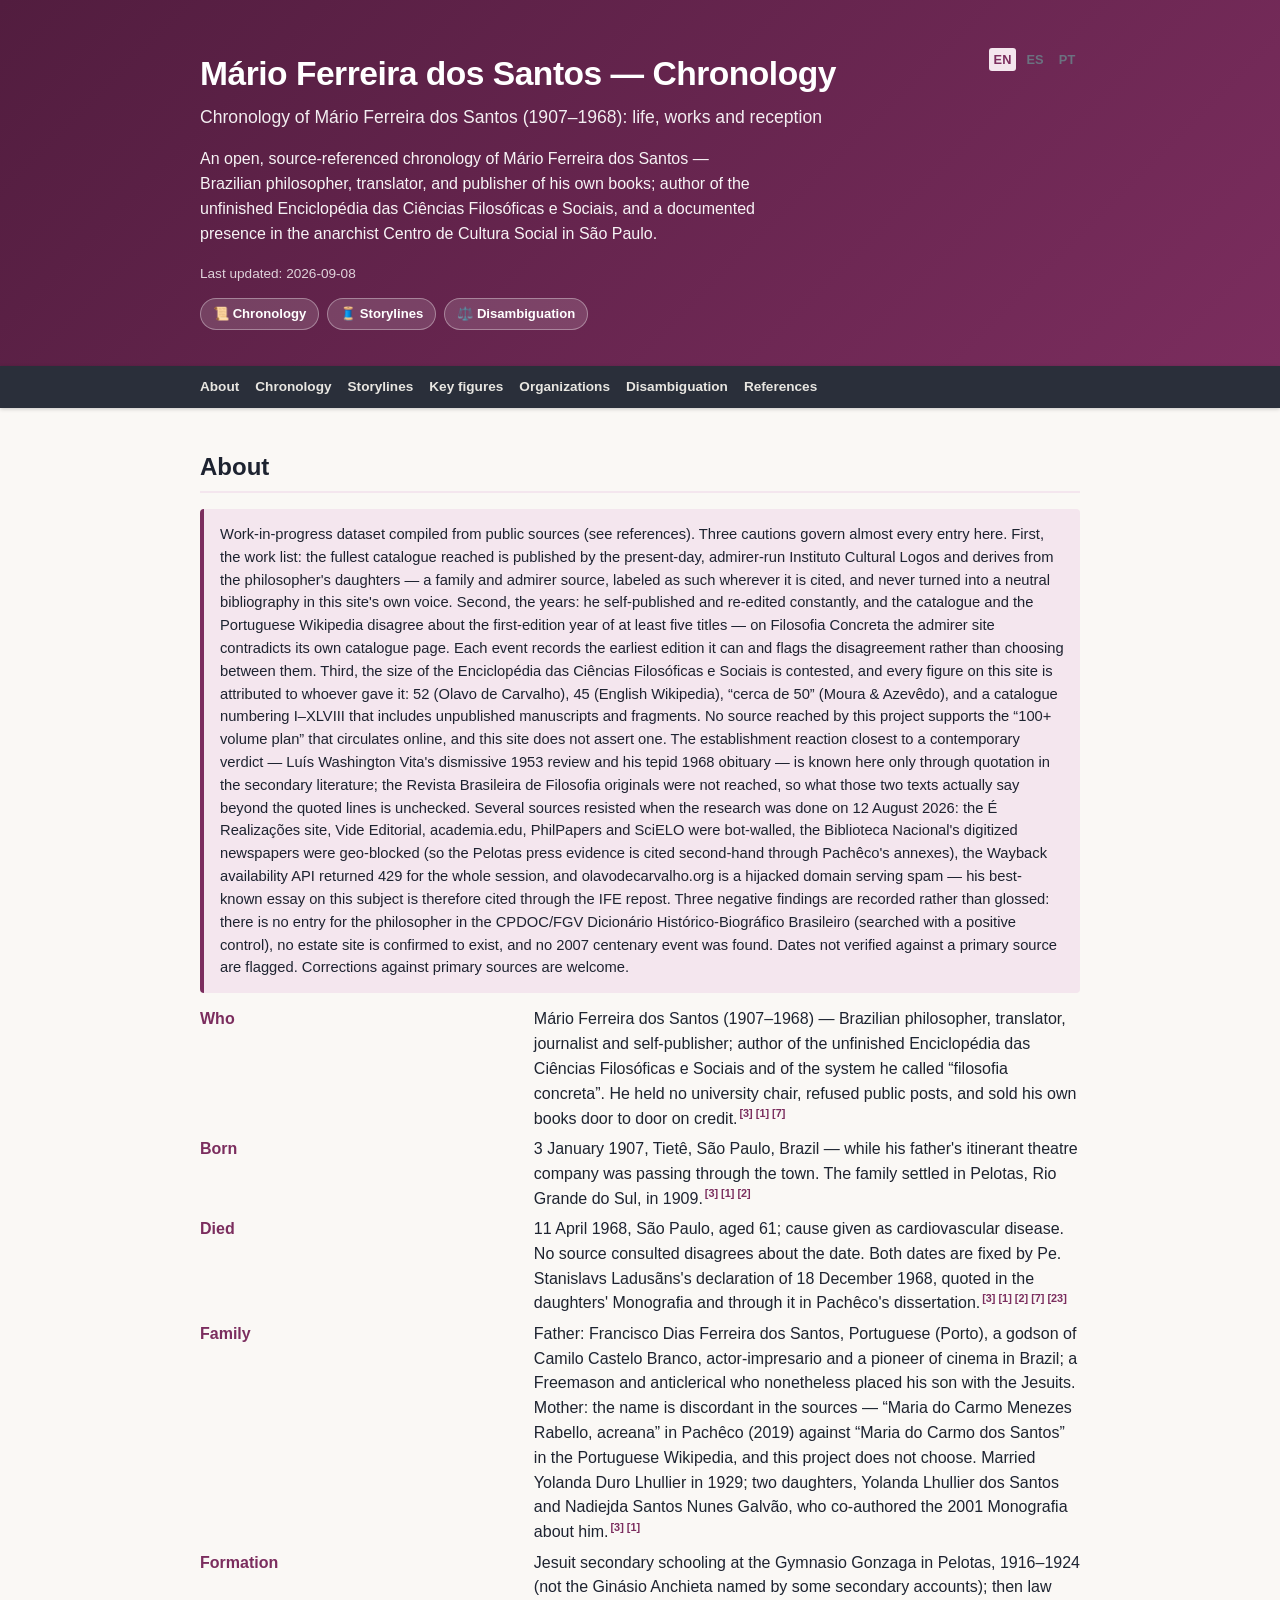
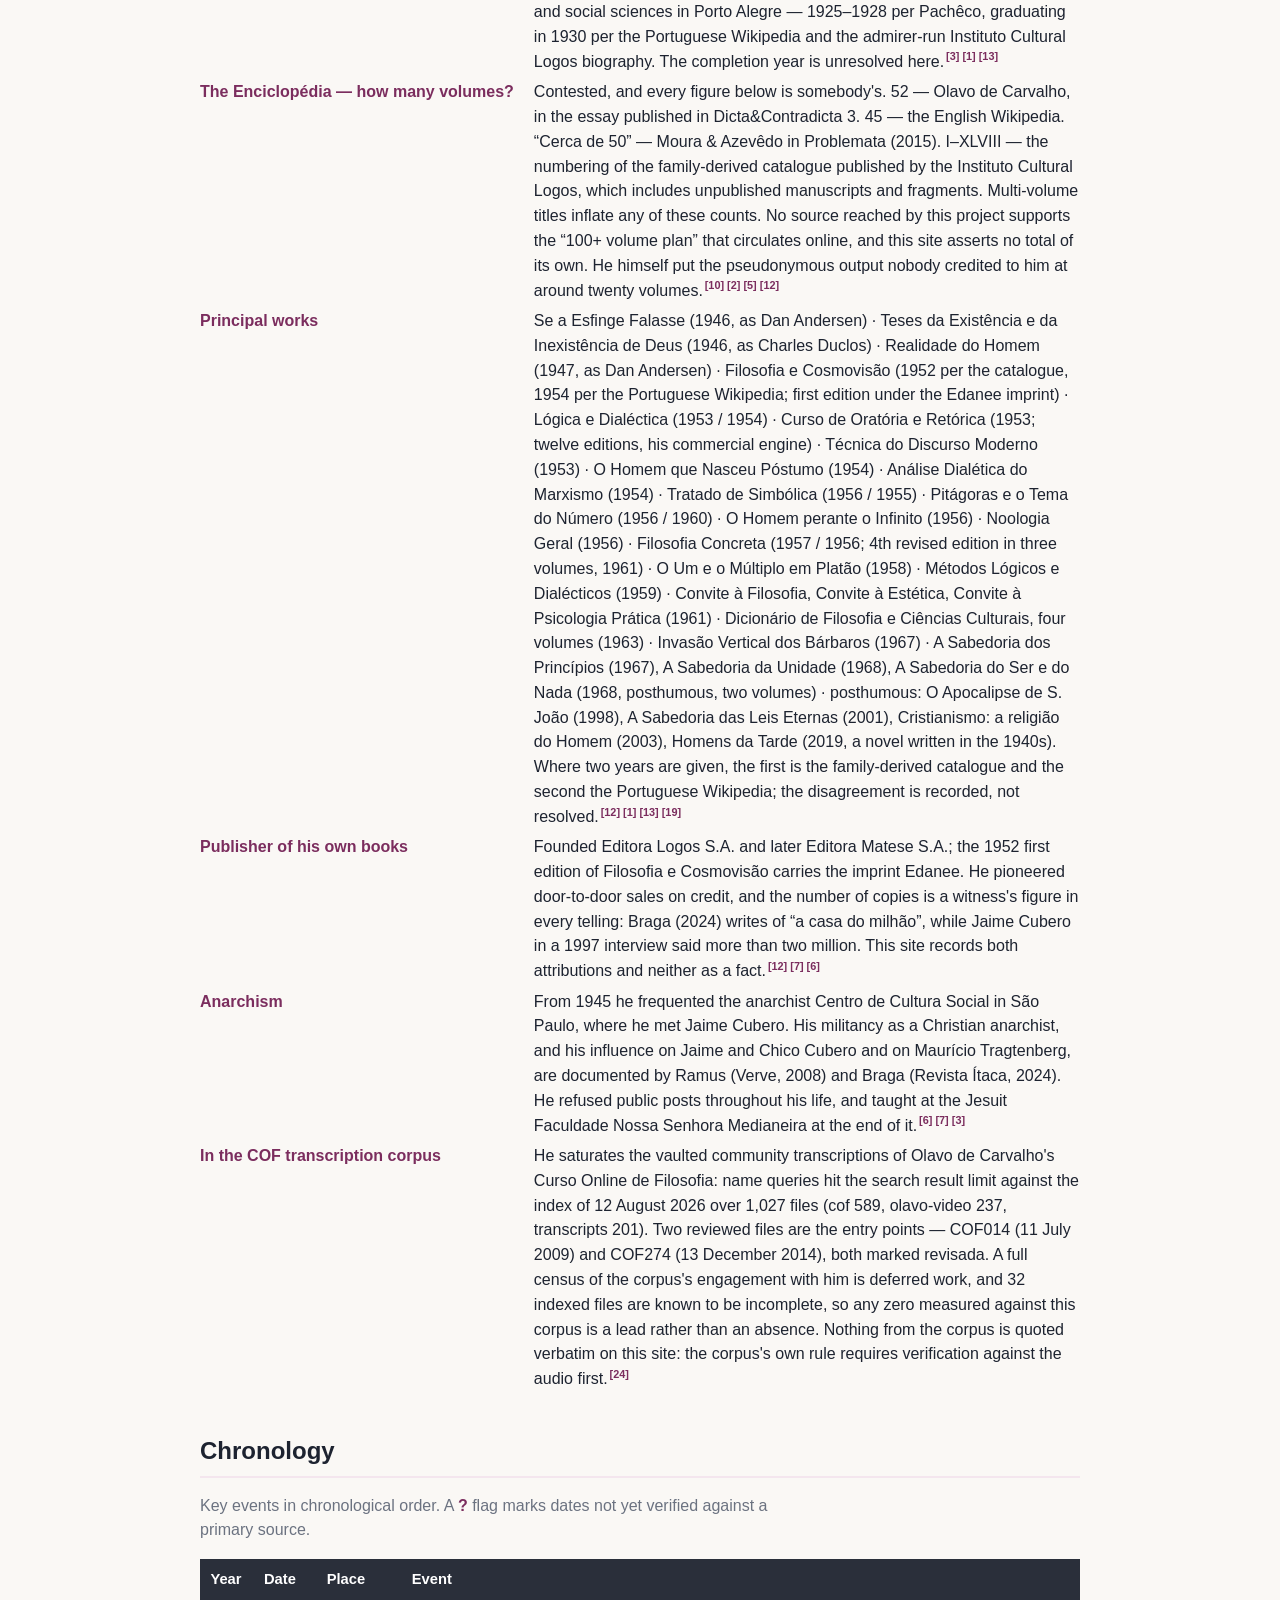
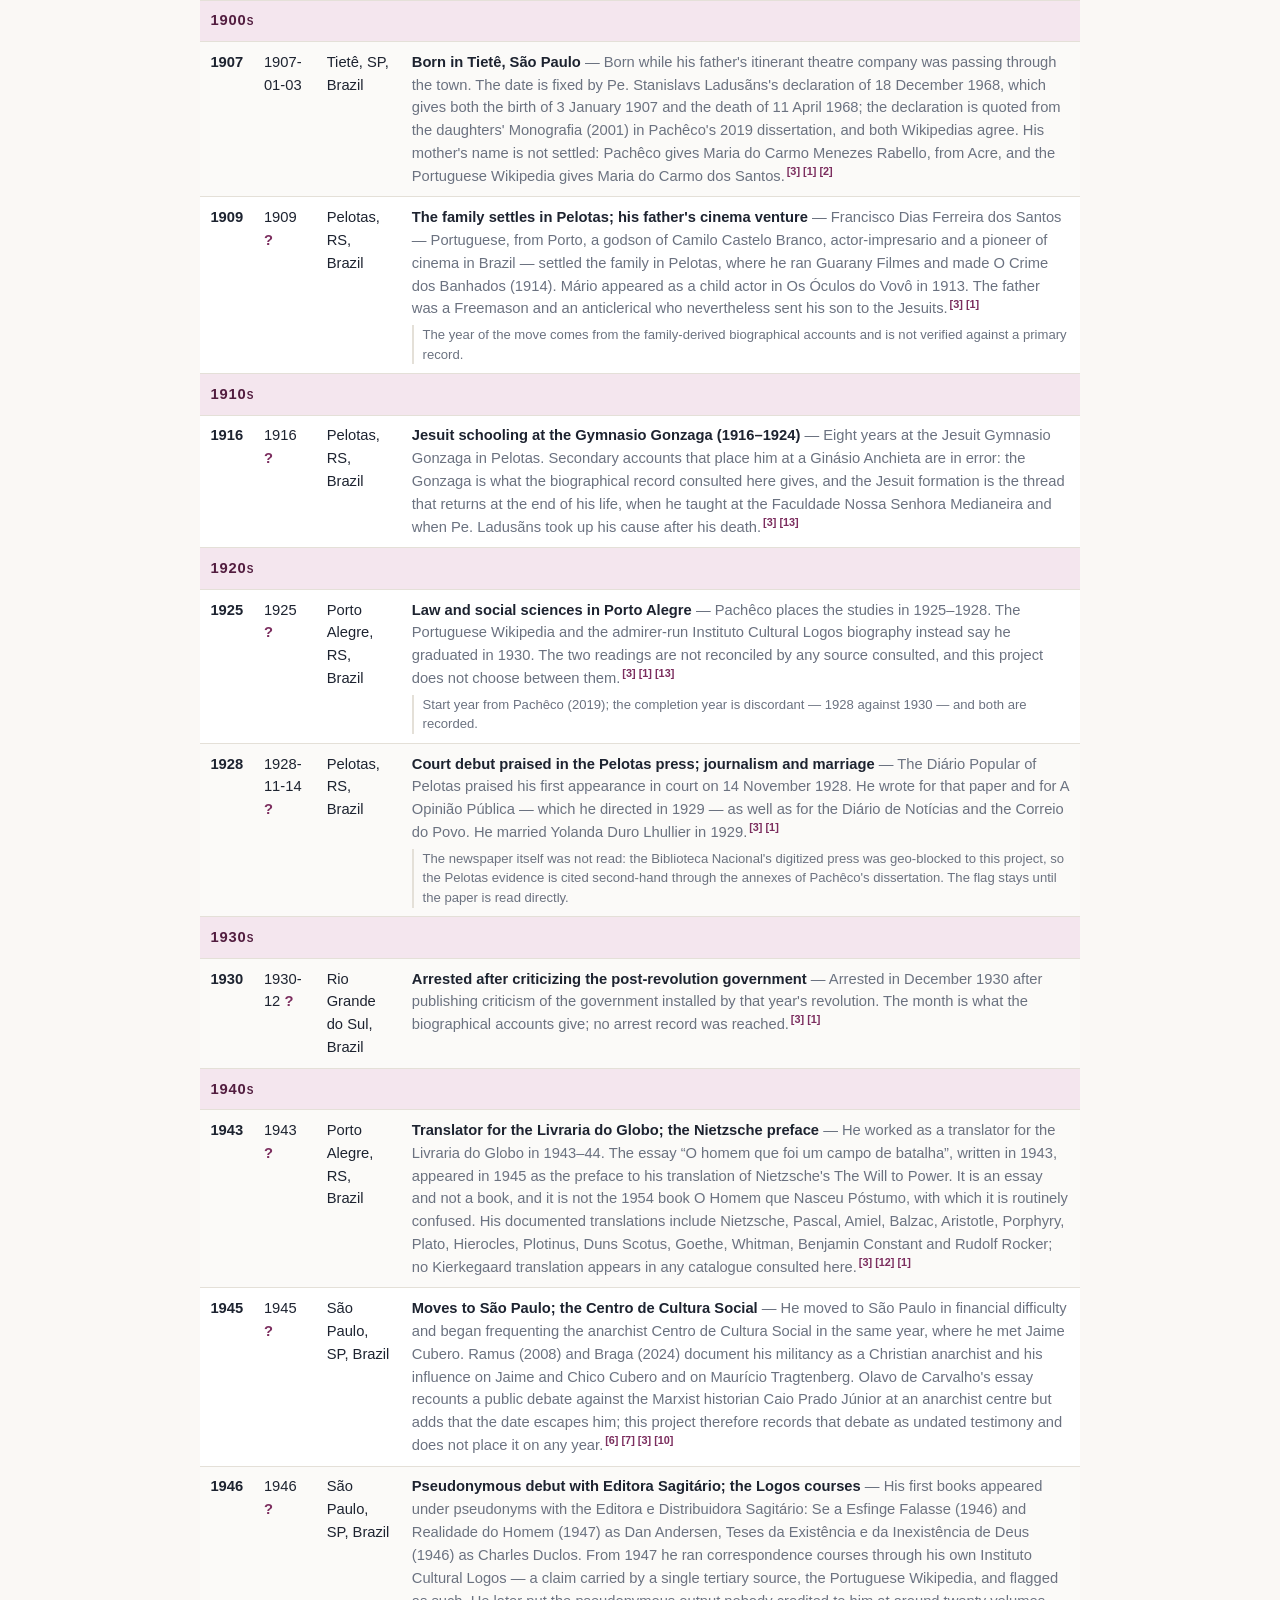
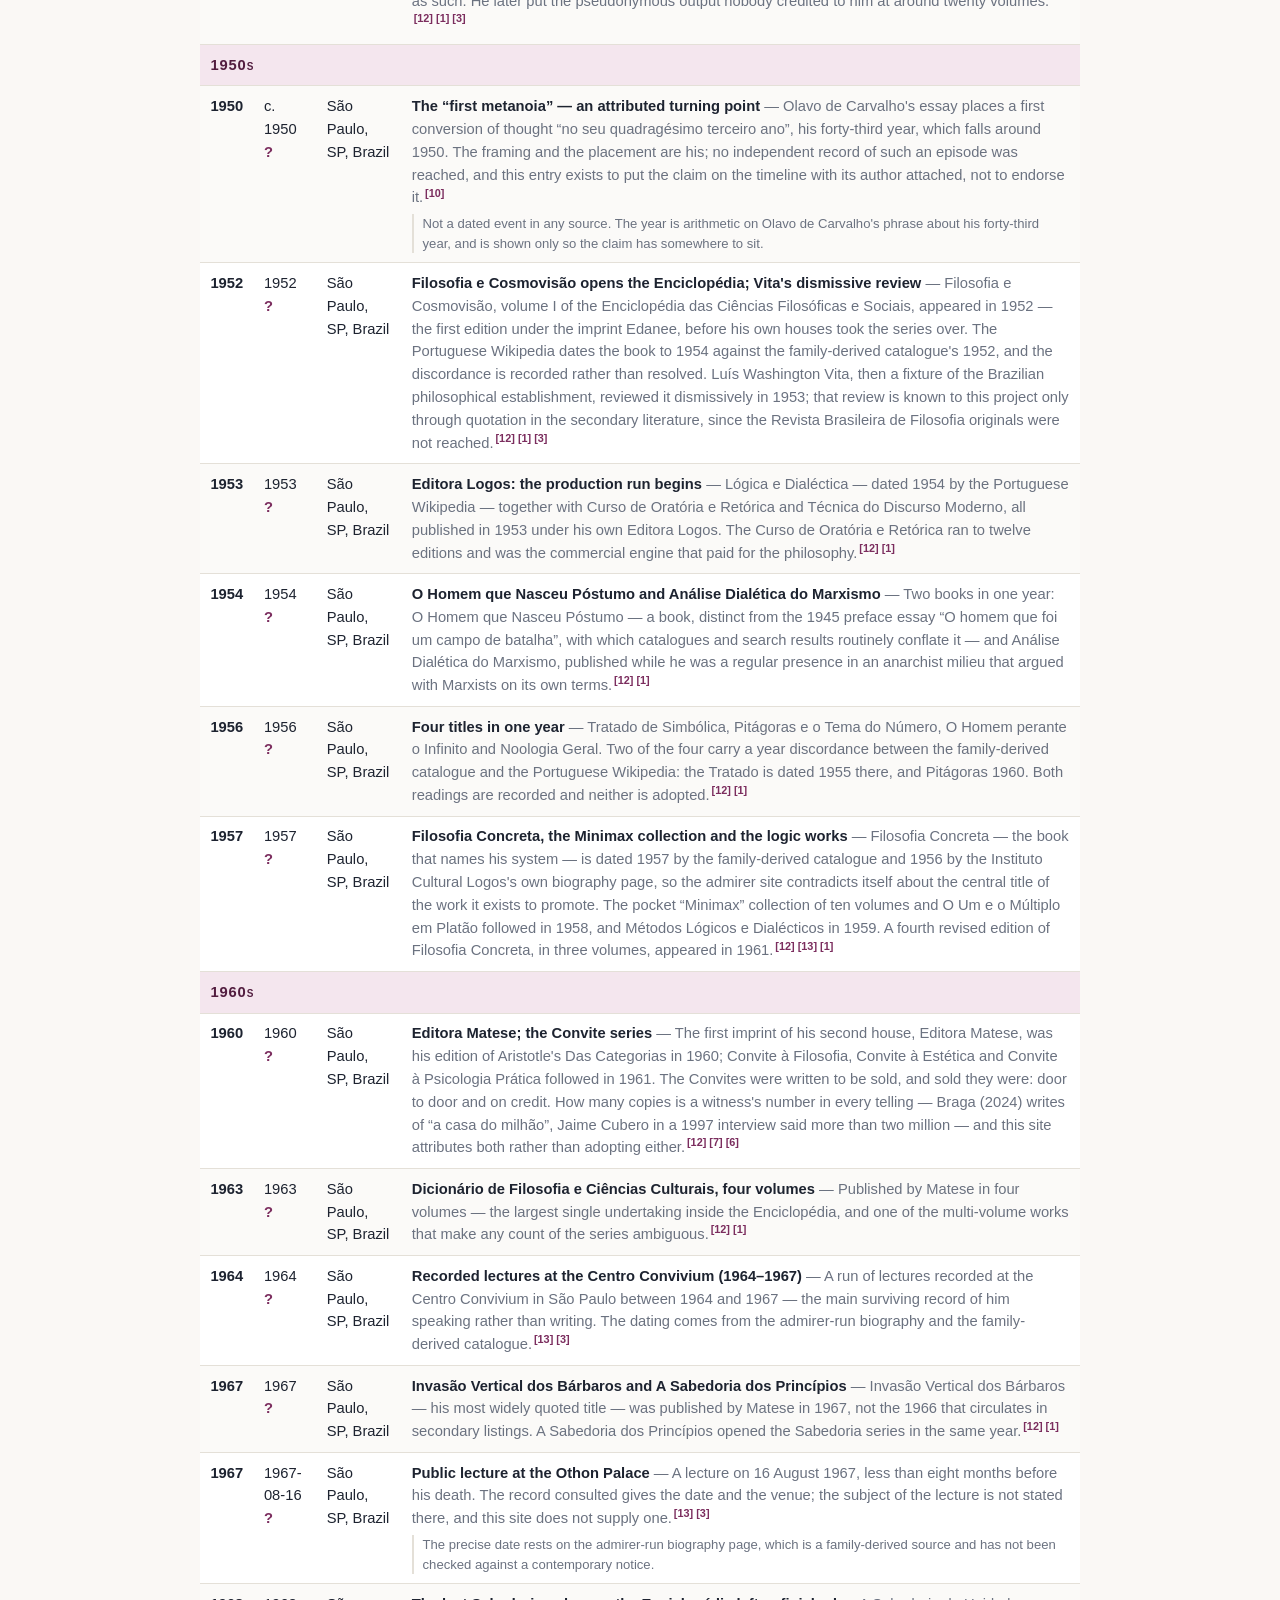
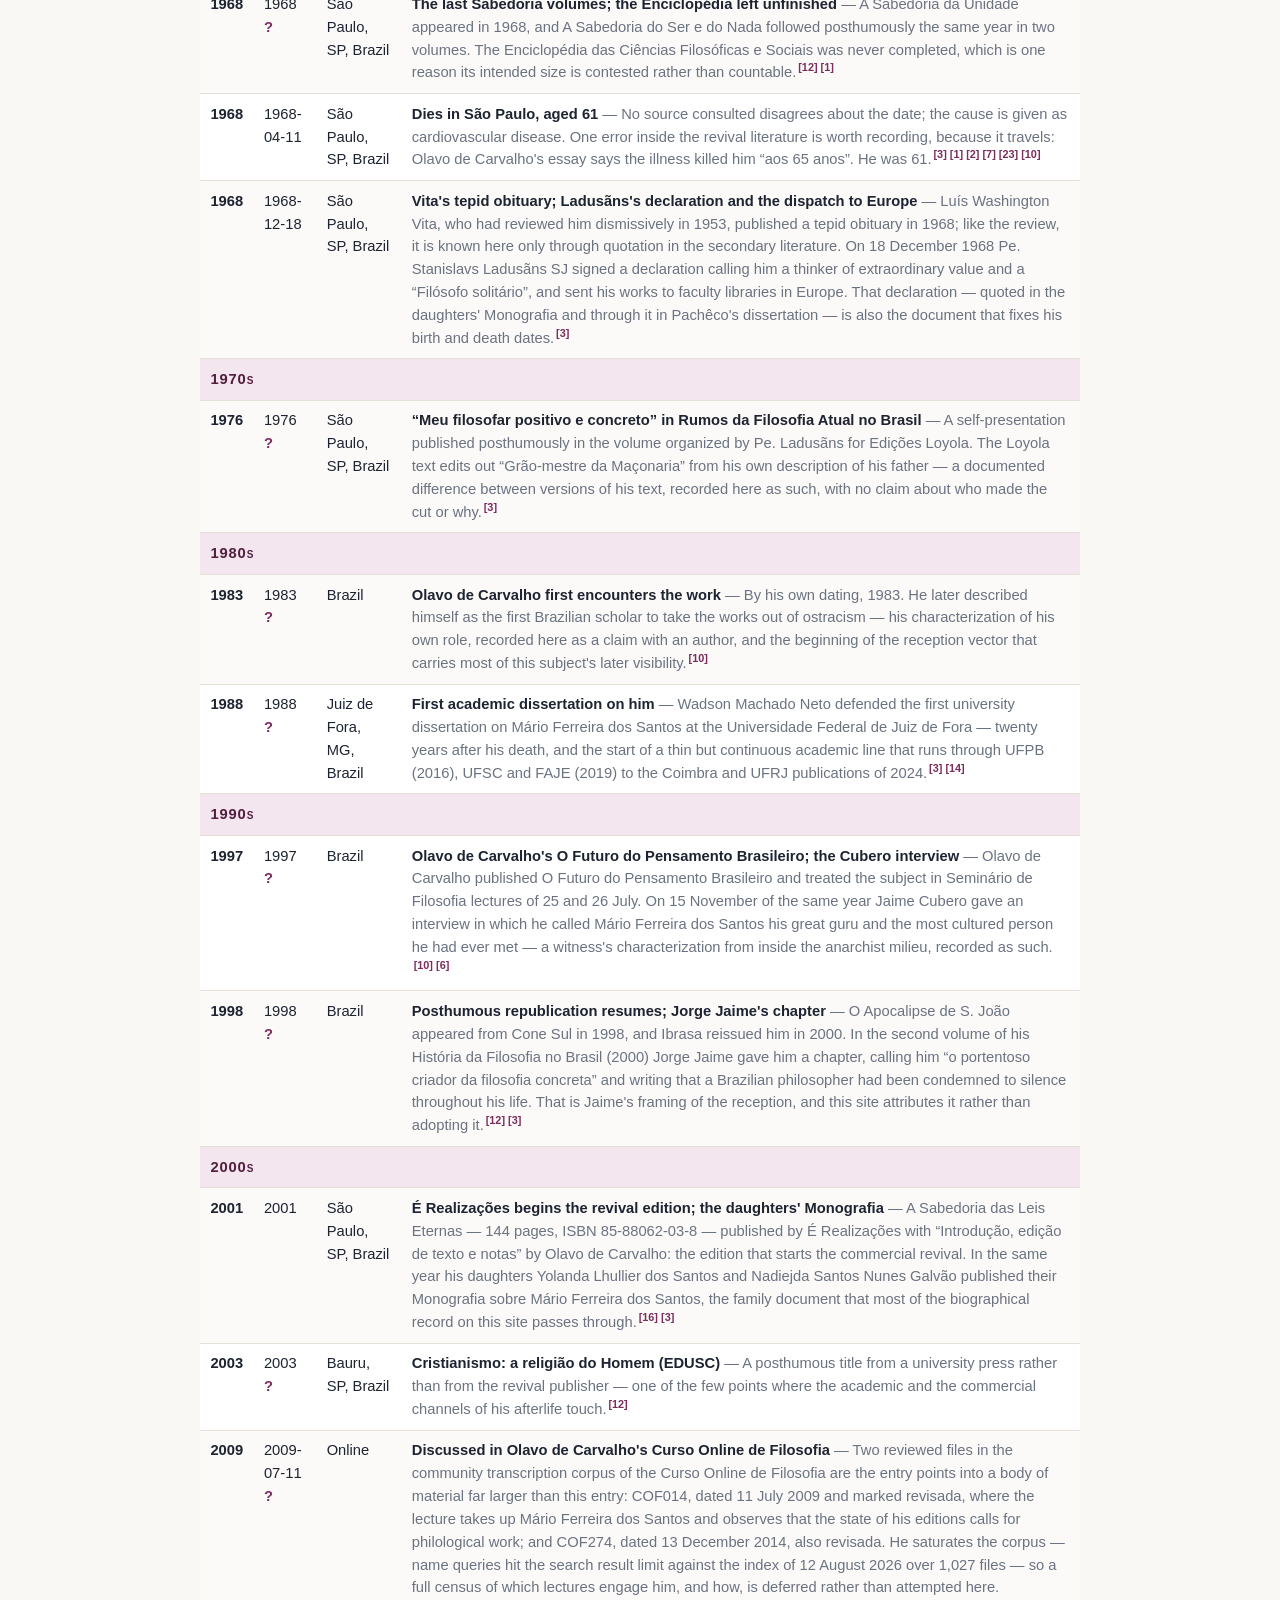
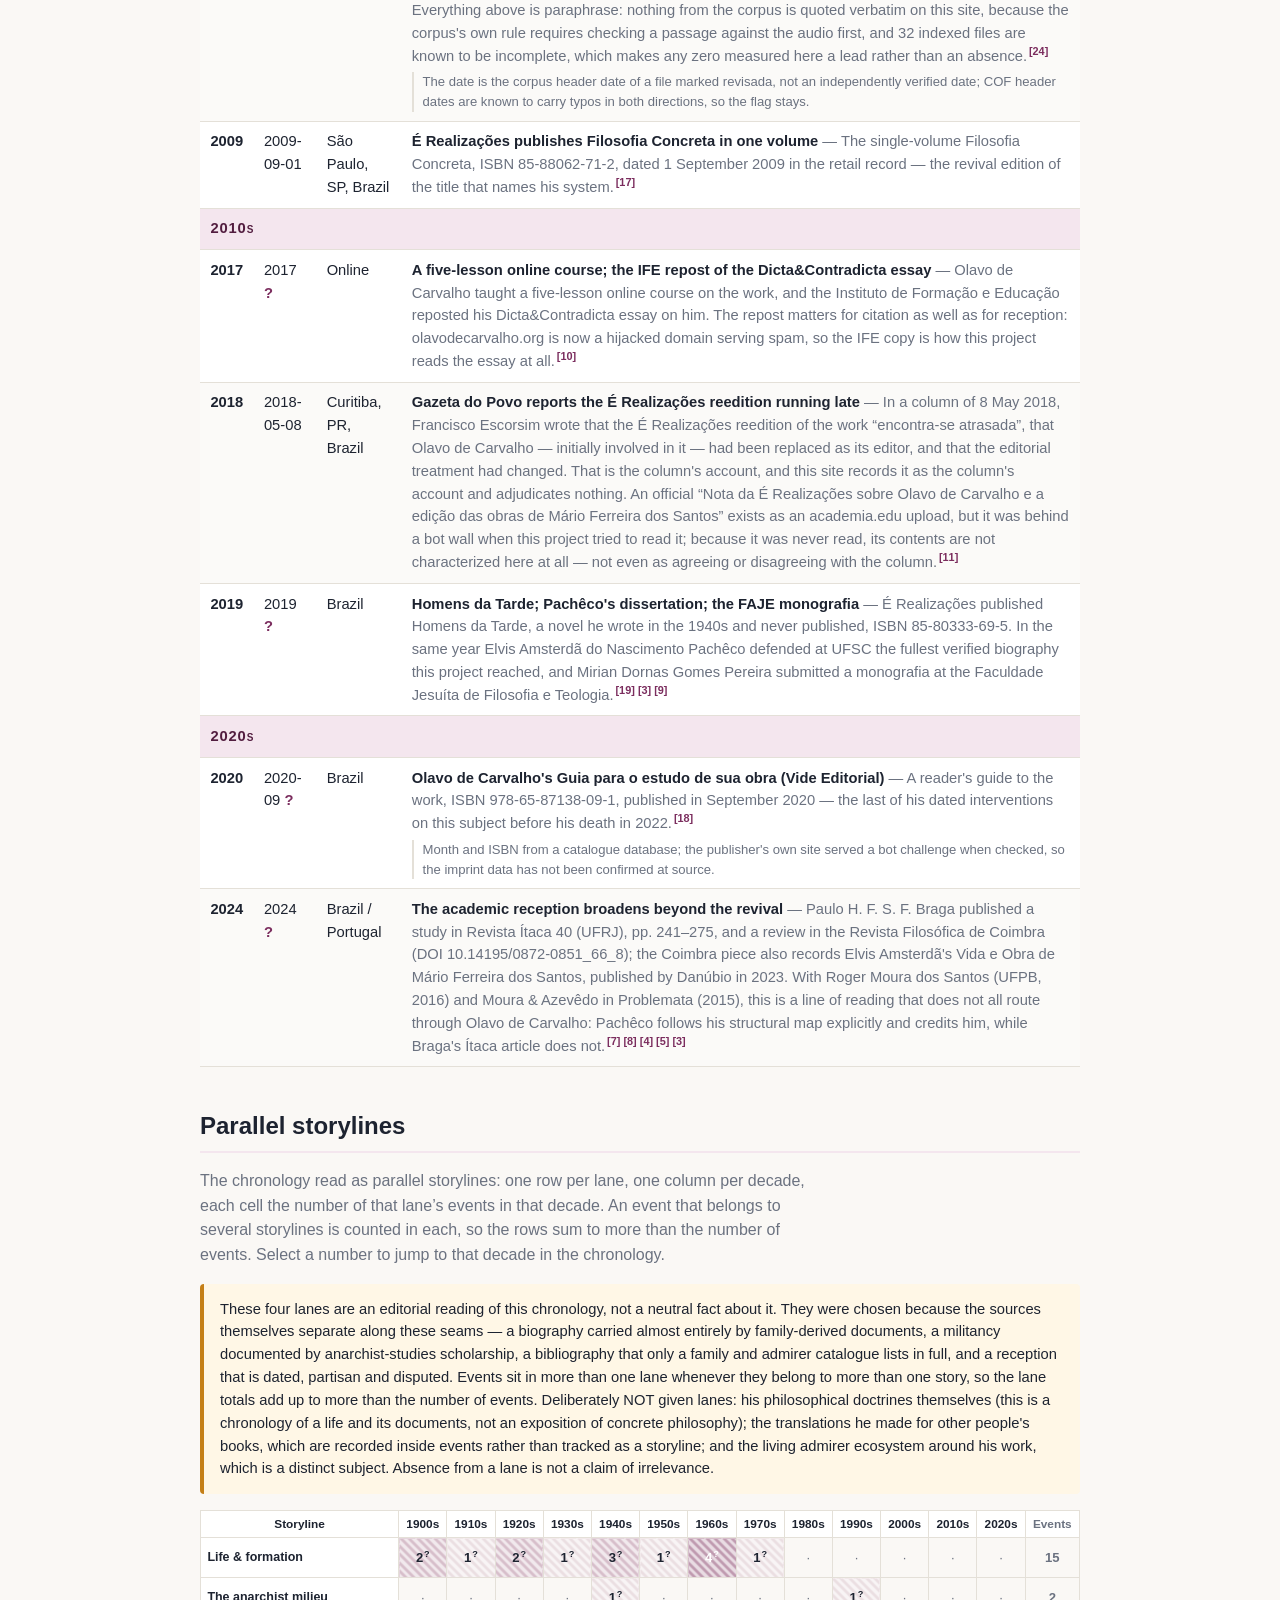
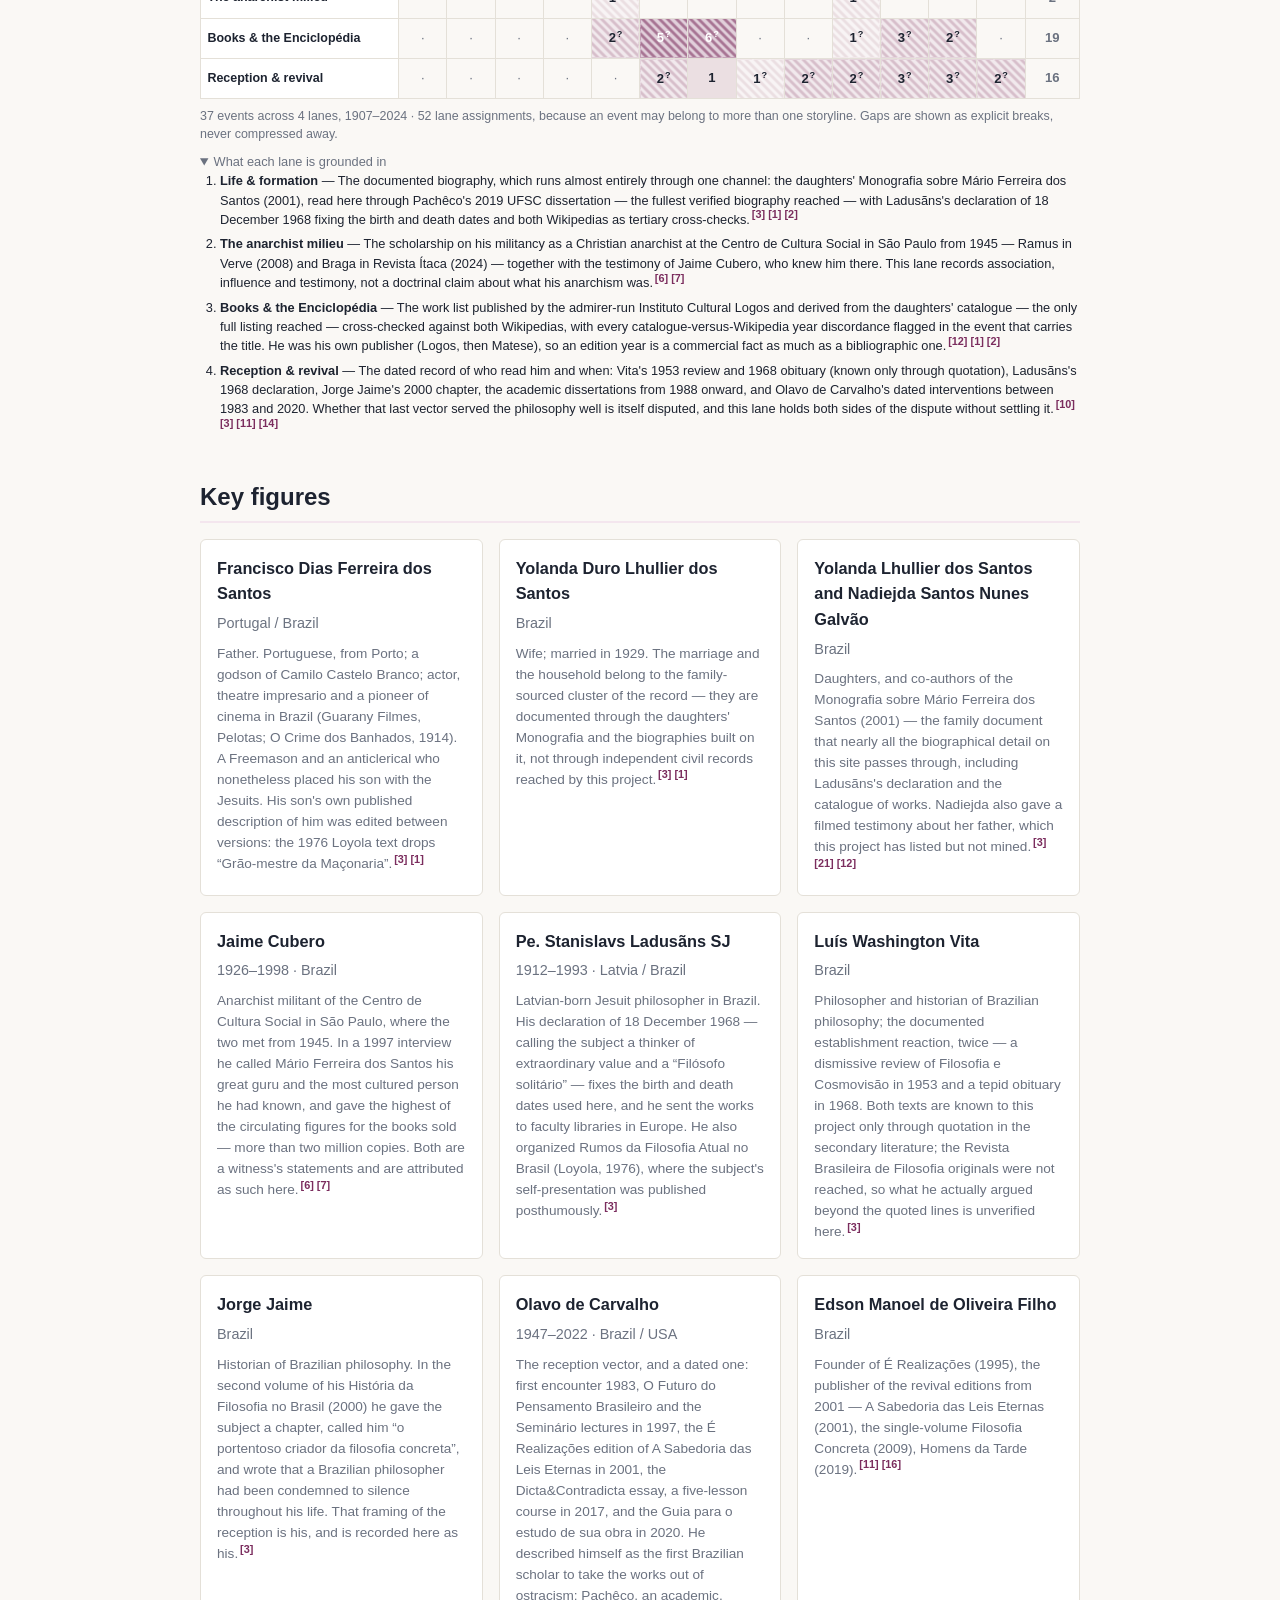
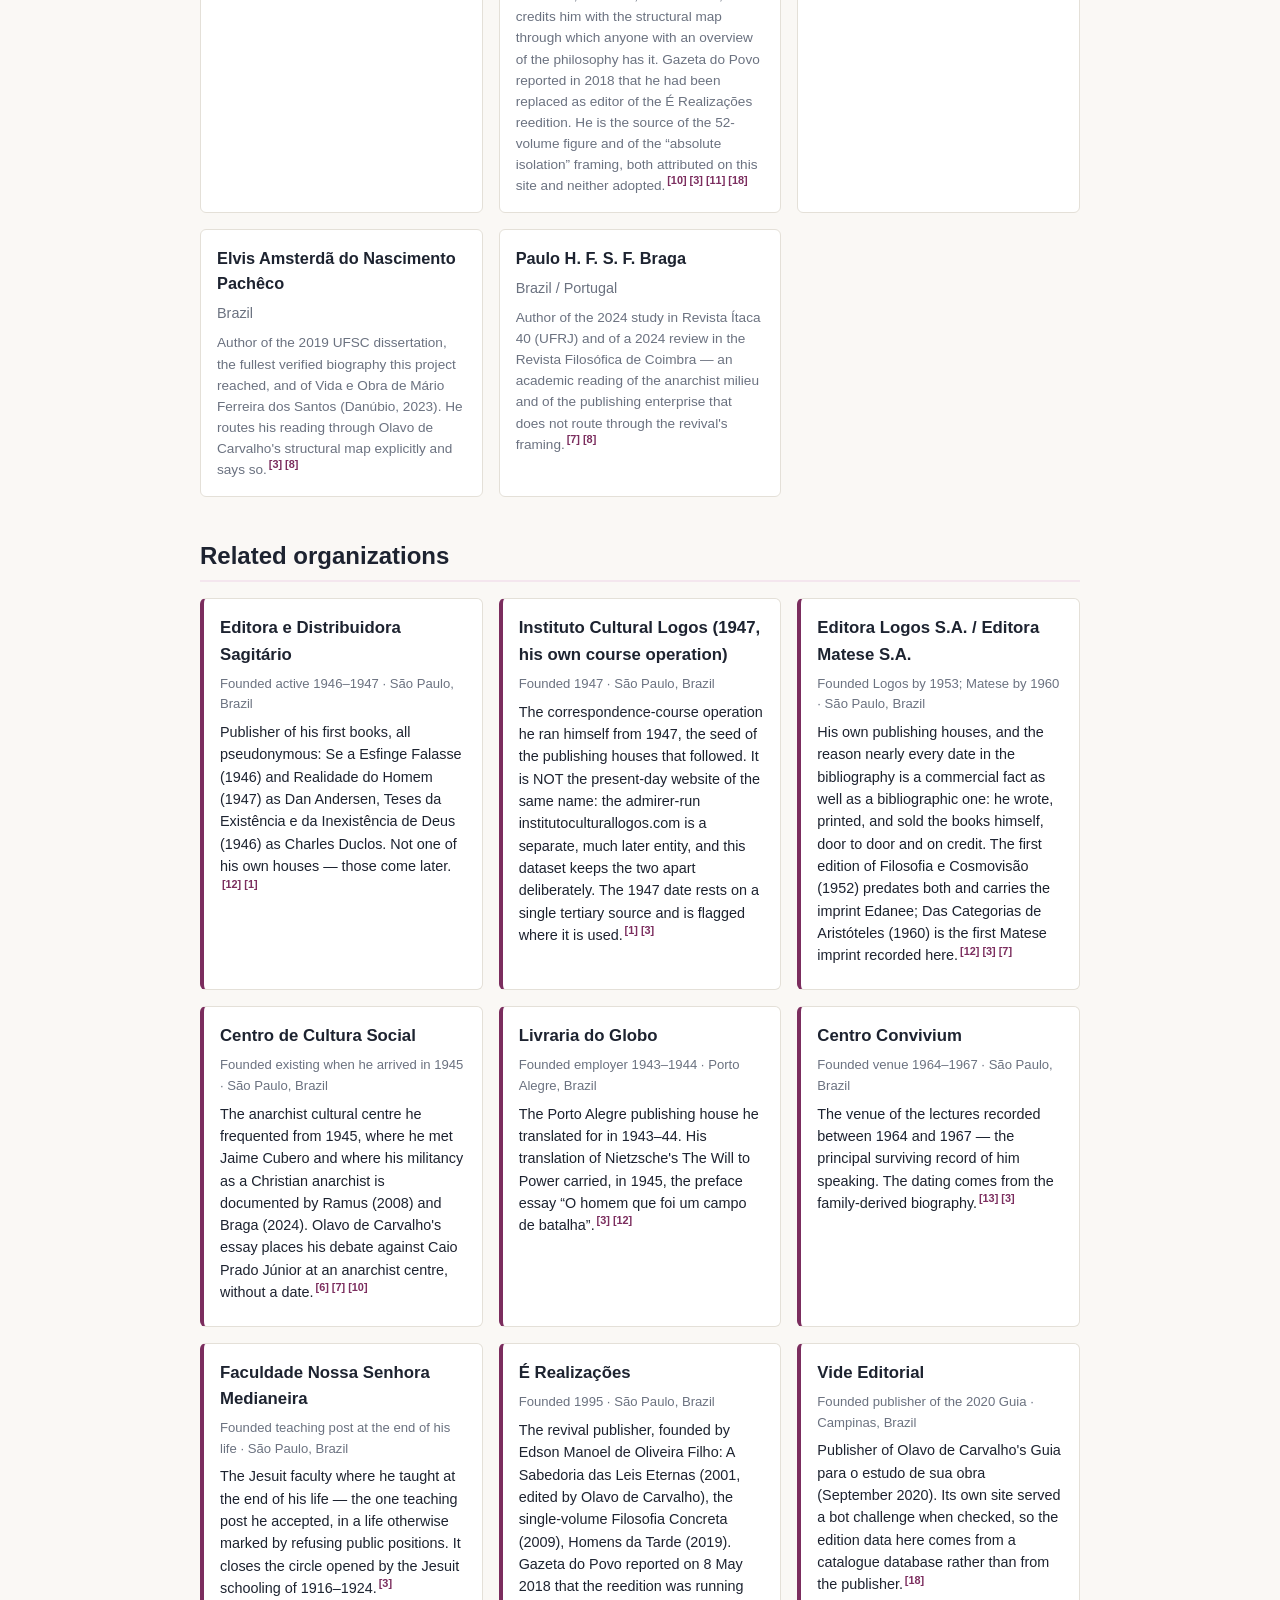
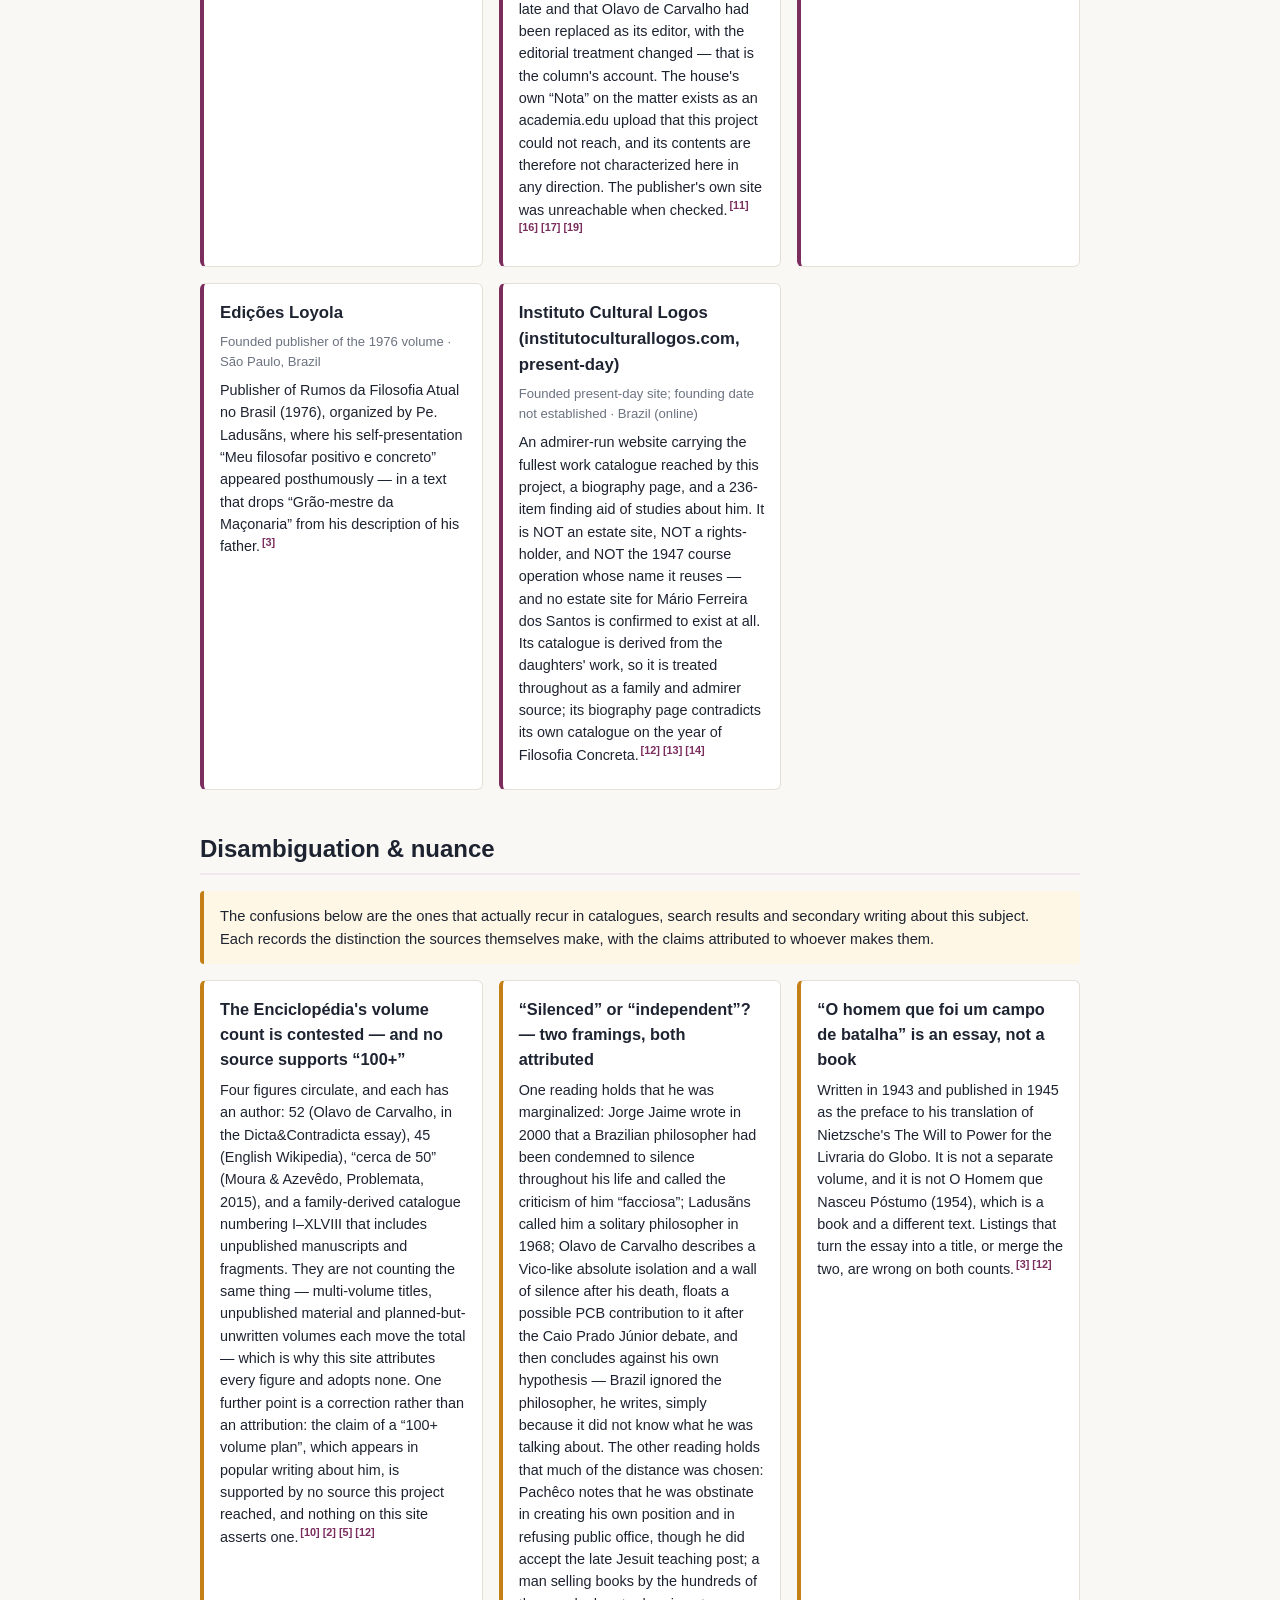
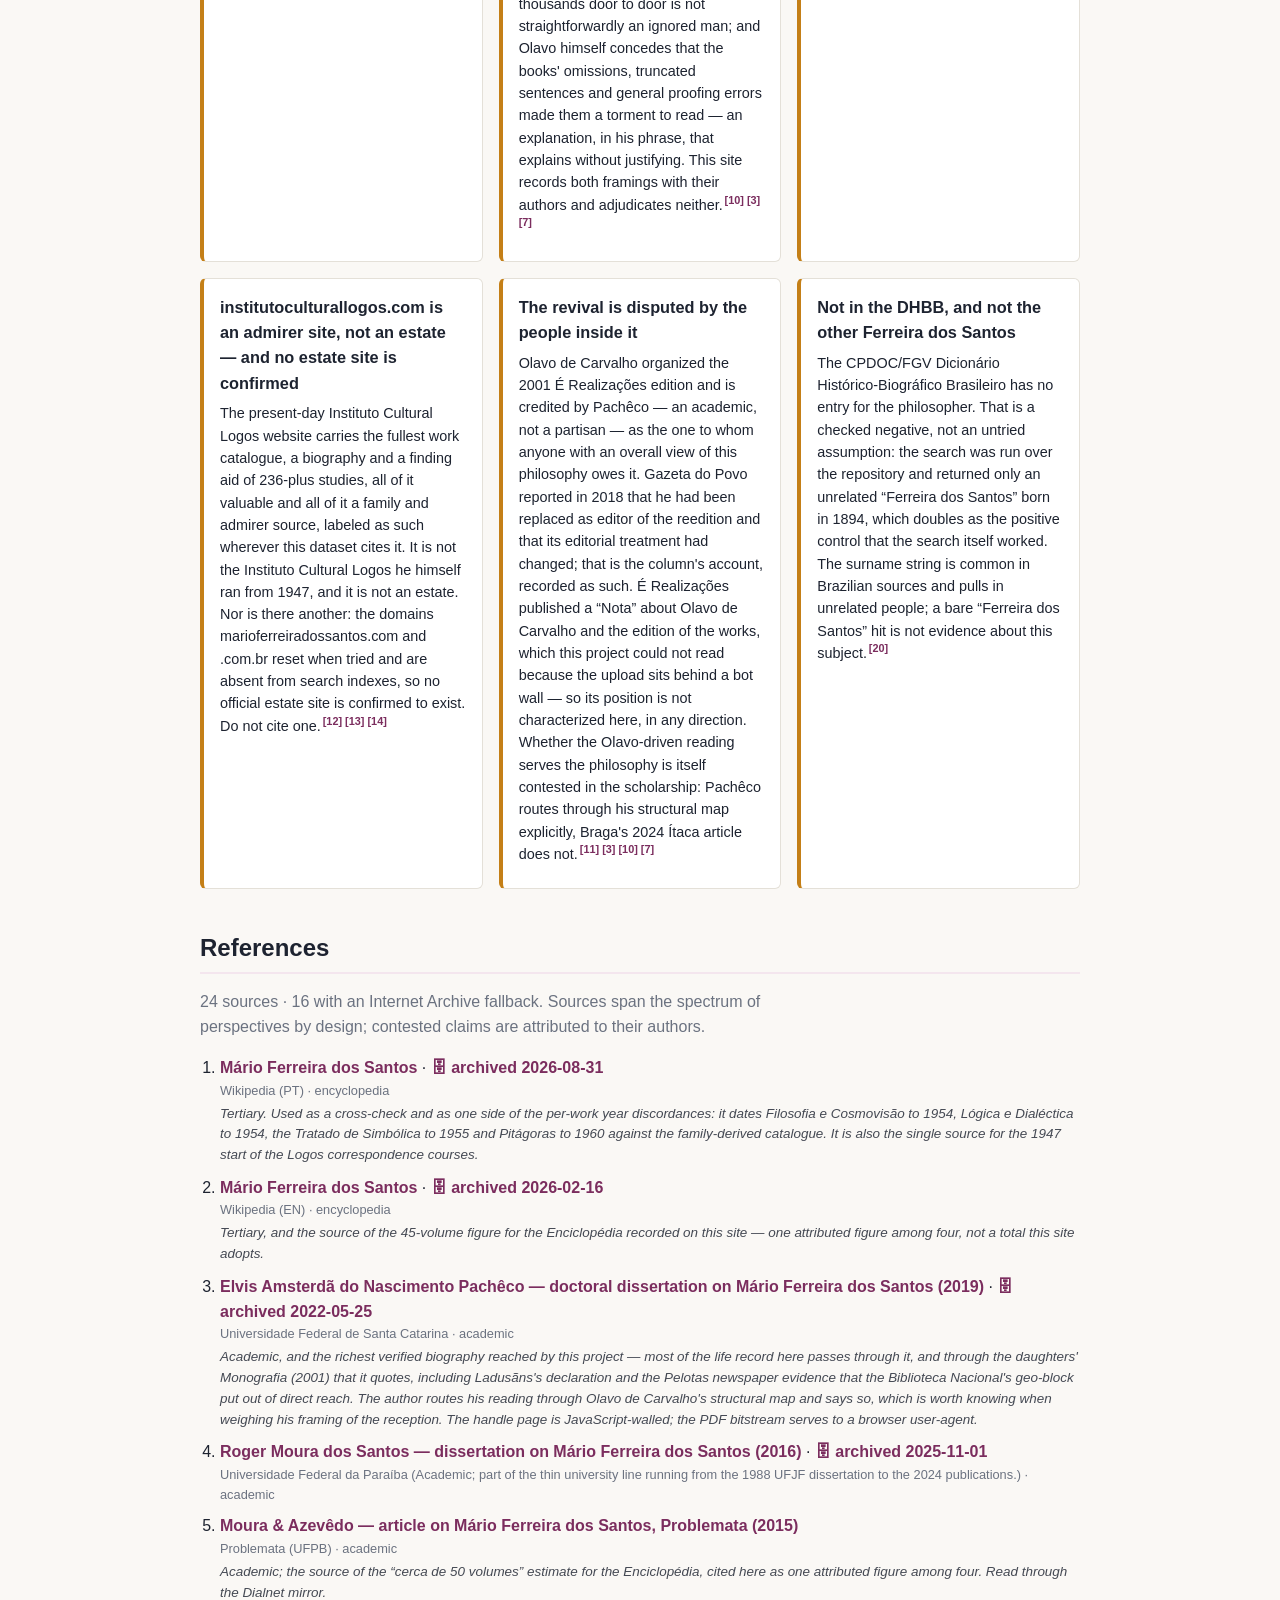
==== docs/en/index.html @ f2007990 "Bootstrap the Mario Ferreira dos Santos chronology (English) 37 events across 4 declared lanes, 11 f" ====
<!DOCTYPE html>
<html lang="en">
<head>
  <meta charset="utf-8">
  <meta name="viewport" content="width=device-width, initial-scale=1">
  <title>Mário Ferreira dos Santos — Chronology</title>
  <meta name="description" content="An open, source-referenced chronology of Mário Ferreira dos Santos — Brazilian philosopher, translator, and publisher of his own books; author of the unfinished Enciclopédia das Ciências Filosóficas e Sociais, and a documented presence in the anarchist Centro de Cultura Social in São Paulo.">
  <!-- Google tag (gtag.js) -->
  <script async src="https://www.googletagmanager.com/gtag/js?id=G-R9LV1QZHVE"></script>
  <script>
    window.dataLayer = window.dataLayer || [];
    function gtag(){dataLayer.push(arguments);}
    gtag('js', new Date());
    gtag('config', 'G-R9LV1QZHVE');
  </script>
  <link rel="stylesheet" href="../styles.css">
  <link rel="canonical" href="https://cronologia.github.io/marioferreirasantos/en/">
  <link rel="alternate" hreflang="en" href="https://cronologia.github.io/marioferreirasantos/en/">
  <link rel="alternate" hreflang="es" href="https://cronologia.github.io/marioferreirasantos/es/">
  <link rel="alternate" hreflang="pt" href="https://cronologia.github.io/marioferreirasantos/pt/">
  <link rel="alternate" hreflang="x-default" href="https://cronologia.github.io/marioferreirasantos/">
  <meta property="og:type" content="website">
  <meta property="og:site_name" content="Mário Ferreira dos Santos — Chronology">
  <meta property="og:locale" content="en_US">
  <meta property="og:title" content="Mário Ferreira dos Santos — Chronology">
  <meta property="og:description" content="An open, source-referenced chronology of Mário Ferreira dos Santos — Brazilian philosopher, translator, and publisher of his own books; author of the unfinished Enciclopédia das Ciências Filosóficas e Sociais, and a documented presence in the anarchist Centro de Cultura Social in São Paulo.">
  <meta property="og:url" content="https://cronologia.github.io/marioferreirasantos/en/">
  <meta name="twitter:card" content="summary">
  <meta name="twitter:title" content="Mário Ferreira dos Santos — Chronology">
  <meta name="twitter:description" content="An open, source-referenced chronology of Mário Ferreira dos Santos — Brazilian philosopher, translator, and publisher of his own books; author of the unfinished Enciclopédia das Ciências Filosóficas e Sociais, and a documented presence in the anarchist Centro de Cultura Social in São Paulo.">
  <script type="application/ld+json">
  {
    "@context": "https://schema.org",
    "@type": "WebSite",
    "name": "Mário Ferreira dos Santos — Chronology",
    "description": "An open, source-referenced chronology of Mário Ferreira dos Santos — Brazilian philosopher, translator, and publisher of his own books; author of the unfinished Enciclopédia das Ciências Filosóficas e Sociais, and a documented presence in the anarchist Centro de Cultura Social in São Paulo.",
    "url": "https://cronologia.github.io/marioferreirasantos/en/",
    "inLanguage": "en"
  }
  </script>
</head>
<body>
  <header class="site-header">
    <div class="wrap">
      <nav class="lang-switch" aria-label="Language"><span class="lang-current" aria-current="true">EN</span><a href="../es/" hreflang="es">ES</a><a href="../pt/" hreflang="pt">PT</a></nav>
      <h1>Mário Ferreira dos Santos — Chronology</h1>
      <p class="subtitle">Chronology of Mário Ferreira dos Santos (1907–1968): life, works and reception</p>
      <p class="lead">An open, source-referenced chronology of Mário Ferreira dos Santos — Brazilian philosopher, translator, and publisher of his own books; author of the unfinished Enciclopédia das Ciências Filosóficas e Sociais, and a documented presence in the anarchist Centro de Cultura Social in São Paulo.</p>
      <p class="updated">Last updated: 2026-09-08</p>
      <div class="viz-chips">
        <a href="#chronology">📜 Chronology</a>
        <a href="#threads">🧵 Storylines</a>
        <a href="#disambiguation">⚖️ Disambiguation</a>
      </div>
    </div>
  </header>

  <nav class="site-nav">
    <div class="wrap">
      <a href="#about">About</a>
      <a href="#chronology">Chronology</a>
      <a href="#threads">Storylines</a>
      <a href="#figures">Key figures</a>
      <a href="#organizations">Organizations</a>
      <a href="#disambiguation">Disambiguation</a>
      <a href="#references">References</a>
    </div>
  </nav>

  <main class="wrap">
    <section id="about">
      <h2>About</h2>
      <p class="notice">Work-in-progress dataset compiled from public sources (see references). Three cautions govern almost every entry here. First, the work list: the fullest catalogue reached is published by the present-day, admirer-run Instituto Cultural Logos and derives from the philosopher&#39;s daughters — a family and admirer source, labeled as such wherever it is cited, and never turned into a neutral bibliography in this site&#39;s own voice. Second, the years: he self-published and re-edited constantly, and the catalogue and the Portuguese Wikipedia disagree about the first-edition year of at least five titles — on Filosofia Concreta the admirer site contradicts its own catalogue page. Each event records the earliest edition it can and flags the disagreement rather than choosing between them. Third, the size of the Enciclopédia das Ciências Filosóficas e Sociais is contested, and every figure on this site is attributed to whoever gave it: 52 (Olavo de Carvalho), 45 (English Wikipedia), “cerca de 50” (Moura &amp; Azevêdo), and a catalogue numbering I–XLVIII that includes unpublished manuscripts and fragments. No source reached by this project supports the “100+ volume plan” that circulates online, and this site does not assert one. The establishment reaction closest to a contemporary verdict — Luís Washington Vita&#39;s dismissive 1953 review and his tepid 1968 obituary — is known here only through quotation in the secondary literature; the Revista Brasileira de Filosofia originals were not reached, so what those two texts actually say beyond the quoted lines is unchecked. Several sources resisted when the research was done on 12 August 2026: the É Realizações site, Vide Editorial, academia.edu, PhilPapers and SciELO were bot-walled, the Biblioteca Nacional&#39;s digitized newspapers were geo-blocked (so the Pelotas press evidence is cited second-hand through Pachêco&#39;s annexes), the Wayback availability API returned 429 for the whole session, and olavodecarvalho.org is a hijacked domain serving spam — his best-known essay on this subject is therefore cited through the IFE repost. Three negative findings are recorded rather than glossed: there is no entry for the philosopher in the CPDOC/FGV Dicionário Histórico-Biográfico Brasileiro (searched with a positive control), no estate site is confirmed to exist, and no 2007 centenary event was found. Dates not verified against a primary source are flagged. Corrections against primary sources are welcome.</p>
      <dl class="facts">
        <dt>Who</dt>
        <dd>Mário Ferreira dos Santos (1907–1968) — Brazilian philosopher, translator, journalist and self-publisher; author of the unfinished Enciclopédia das Ciências Filosóficas e Sociais and of the system he called “filosofia concreta”. He held no university chair, refused public posts, and sold his own books door to door on credit.<sup class="cite"><a href="#ref-3" title="Reference 3">[3]</a> <a href="#ref-1" title="Reference 1">[1]</a> <a href="#ref-7" title="Reference 7">[7]</a></sup></dd>
        <dt>Born</dt>
        <dd>3 January 1907, Tietê, São Paulo, Brazil — while his father&#39;s itinerant theatre company was passing through the town. The family settled in Pelotas, Rio Grande do Sul, in 1909.<sup class="cite"><a href="#ref-3" title="Reference 3">[3]</a> <a href="#ref-1" title="Reference 1">[1]</a> <a href="#ref-2" title="Reference 2">[2]</a></sup></dd>
        <dt>Died</dt>
        <dd>11 April 1968, São Paulo, aged 61; cause given as cardiovascular disease. No source consulted disagrees about the date. Both dates are fixed by Pe. Stanislavs Ladusãns&#39;s declaration of 18 December 1968, quoted in the daughters&#39; Monografia and through it in Pachêco&#39;s dissertation.<sup class="cite"><a href="#ref-3" title="Reference 3">[3]</a> <a href="#ref-1" title="Reference 1">[1]</a> <a href="#ref-2" title="Reference 2">[2]</a> <a href="#ref-7" title="Reference 7">[7]</a> <a href="#ref-23" title="Reference 23">[23]</a></sup></dd>
        <dt>Family</dt>
        <dd>Father: Francisco Dias Ferreira dos Santos, Portuguese (Porto), a godson of Camilo Castelo Branco, actor-impresario and a pioneer of cinema in Brazil; a Freemason and anticlerical who nonetheless placed his son with the Jesuits. Mother: the name is discordant in the sources — “Maria do Carmo Menezes Rabello, acreana” in Pachêco (2019) against “Maria do Carmo dos Santos” in the Portuguese Wikipedia, and this project does not choose. Married Yolanda Duro Lhullier in 1929; two daughters, Yolanda Lhullier dos Santos and Nadiejda Santos Nunes Galvão, who co-authored the 2001 Monografia about him.<sup class="cite"><a href="#ref-3" title="Reference 3">[3]</a> <a href="#ref-1" title="Reference 1">[1]</a></sup></dd>
        <dt>Formation</dt>
        <dd>Jesuit secondary schooling at the Gymnasio Gonzaga in Pelotas, 1916–1924 (not the Ginásio Anchieta named by some secondary accounts); then law and social sciences in Porto Alegre — 1925–1928 per Pachêco, graduating in 1930 per the Portuguese Wikipedia and the admirer-run Instituto Cultural Logos biography. The completion year is unresolved here.<sup class="cite"><a href="#ref-3" title="Reference 3">[3]</a> <a href="#ref-1" title="Reference 1">[1]</a> <a href="#ref-13" title="Reference 13">[13]</a></sup></dd>
        <dt>The Enciclopédia — how many volumes?</dt>
        <dd>Contested, and every figure below is somebody&#39;s. 52 — Olavo de Carvalho, in the essay published in Dicta&amp;Contradicta 3. 45 — the English Wikipedia. “Cerca de 50” — Moura &amp; Azevêdo in Problemata (2015). I–XLVIII — the numbering of the family-derived catalogue published by the Instituto Cultural Logos, which includes unpublished manuscripts and fragments. Multi-volume titles inflate any of these counts. No source reached by this project supports the “100+ volume plan” that circulates online, and this site asserts no total of its own. He himself put the pseudonymous output nobody credited to him at around twenty volumes.<sup class="cite"><a href="#ref-10" title="Reference 10">[10]</a> <a href="#ref-2" title="Reference 2">[2]</a> <a href="#ref-5" title="Reference 5">[5]</a> <a href="#ref-12" title="Reference 12">[12]</a></sup></dd>
        <dt>Principal works</dt>
        <dd>Se a Esfinge Falasse (1946, as Dan Andersen) · Teses da Existência e da Inexistência de Deus (1946, as Charles Duclos) · Realidade do Homem (1947, as Dan Andersen) · Filosofia e Cosmovisão (1952 per the catalogue, 1954 per the Portuguese Wikipedia; first edition under the Edanee imprint) · Lógica e Dialéctica (1953 / 1954) · Curso de Oratória e Retórica (1953; twelve editions, his commercial engine) · Técnica do Discurso Moderno (1953) · O Homem que Nasceu Póstumo (1954) · Análise Dialética do Marxismo (1954) · Tratado de Simbólica (1956 / 1955) · Pitágoras e o Tema do Número (1956 / 1960) · O Homem perante o Infinito (1956) · Noologia Geral (1956) · Filosofia Concreta (1957 / 1956; 4th revised edition in three volumes, 1961) · O Um e o Múltiplo em Platão (1958) · Métodos Lógicos e Dialécticos (1959) · Convite à Filosofia, Convite à Estética, Convite à Psicologia Prática (1961) · Dicionário de Filosofia e Ciências Culturais, four volumes (1963) · Invasão Vertical dos Bárbaros (1967) · A Sabedoria dos Princípios (1967), A Sabedoria da Unidade (1968), A Sabedoria do Ser e do Nada (1968, posthumous, two volumes) · posthumous: O Apocalipse de S. João (1998), A Sabedoria das Leis Eternas (2001), Cristianismo: a religião do Homem (2003), Homens da Tarde (2019, a novel written in the 1940s). Where two years are given, the first is the family-derived catalogue and the second the Portuguese Wikipedia; the disagreement is recorded, not resolved.<sup class="cite"><a href="#ref-12" title="Reference 12">[12]</a> <a href="#ref-1" title="Reference 1">[1]</a> <a href="#ref-13" title="Reference 13">[13]</a> <a href="#ref-19" title="Reference 19">[19]</a></sup></dd>
        <dt>Publisher of his own books</dt>
        <dd>Founded Editora Logos S.A. and later Editora Matese S.A.; the 1952 first edition of Filosofia e Cosmovisão carries the imprint Edanee. He pioneered door-to-door sales on credit, and the number of copies is a witness&#39;s figure in every telling: Braga (2024) writes of “a casa do milhão”, while Jaime Cubero in a 1997 interview said more than two million. This site records both attributions and neither as a fact.<sup class="cite"><a href="#ref-12" title="Reference 12">[12]</a> <a href="#ref-7" title="Reference 7">[7]</a> <a href="#ref-6" title="Reference 6">[6]</a></sup></dd>
        <dt>Anarchism</dt>
        <dd>From 1945 he frequented the anarchist Centro de Cultura Social in São Paulo, where he met Jaime Cubero. His militancy as a Christian anarchist, and his influence on Jaime and Chico Cubero and on Maurício Tragtenberg, are documented by Ramus (Verve, 2008) and Braga (Revista Ítaca, 2024). He refused public posts throughout his life, and taught at the Jesuit Faculdade Nossa Senhora Medianeira at the end of it.<sup class="cite"><a href="#ref-6" title="Reference 6">[6]</a> <a href="#ref-7" title="Reference 7">[7]</a> <a href="#ref-3" title="Reference 3">[3]</a></sup></dd>
        <dt>In the COF transcription corpus</dt>
        <dd>He saturates the vaulted community transcriptions of Olavo de Carvalho&#39;s Curso Online de Filosofia: name queries hit the search result limit against the index of 12 August 2026 over 1,027 files (cof 589, olavo-video 237, transcripts 201). Two reviewed files are the entry points — COF014 (11 July 2009) and COF274 (13 December 2014), both marked revisada. A full census of the corpus&#39;s engagement with him is deferred work, and 32 indexed files are known to be incomplete, so any zero measured against this corpus is a lead rather than an absence. Nothing from the corpus is quoted verbatim on this site: the corpus&#39;s own rule requires verification against the audio first.<sup class="cite"><a href="#ref-24" title="Reference 24">[24]</a></sup></dd>
      </dl>
    </section>

    <section id="chronology">
      <h2>Chronology</h2>
      <p class="section-intro">Key events in chronological order. A <span class="flag">?</span> flag marks
      dates not yet verified against a primary source.</p>
      <div class="table-scroll">
      <table class="meetings">
        <thead>
          <tr><th>Year</th><th>Date</th><th>Place</th><th>Event</th></tr>
        </thead>
        <tbody>
        <tr class="decade-row" id="decade-1900"><th colspan="4">1900s</th></tr>
        <tr>
          <td class="year">1907</td>
          <td>1907-01-03</td>
          <td>Tietê, SP, Brazil</td>
          <td><strong>Born in Tietê, São Paulo</strong> <span class="muted">— Born while his father&#39;s itinerant theatre company was passing through the town. The date is fixed by Pe. Stanislavs Ladusãns&#39;s declaration of 18 December 1968, which gives both the birth of 3 January 1907 and the death of 11 April 1968; the declaration is quoted from the daughters&#39; Monografia (2001) in Pachêco&#39;s 2019 dissertation, and both Wikipedias agree. His mother&#39;s name is not settled: Pachêco gives Maria do Carmo Menezes Rabello, from Acre, and the Portuguese Wikipedia gives Maria do Carmo dos Santos.</span><sup class="cite"><a href="#ref-3" title="Reference 3">[3]</a> <a href="#ref-1" title="Reference 1">[1]</a> <a href="#ref-2" title="Reference 2">[2]</a></sup></td>
        </tr>
        <tr>
          <td class="year">1909</td>
          <td>1909 <span class="flag" title="Date not yet verified against a primary source">?</span></td>
          <td>Pelotas, RS, Brazil</td>
          <td><strong>The family settles in Pelotas; his father&#39;s cinema venture</strong> <span class="muted">— Francisco Dias Ferreira dos Santos — Portuguese, from Porto, a godson of Camilo Castelo Branco, actor-impresario and a pioneer of cinema in Brazil — settled the family in Pelotas, where he ran Guarany Filmes and made O Crime dos Banhados (1914). Mário appeared as a child actor in Os Óculos do Vovô in 1913. The father was a Freemason and an anticlerical who nevertheless sent his son to the Jesuits.</span><sup class="cite"><a href="#ref-3" title="Reference 3">[3]</a> <a href="#ref-1" title="Reference 1">[1]</a></sup><span class="date-note">The year of the move comes from the family-derived biographical accounts and is not verified against a primary record.</span></td>
        </tr>
        <tr class="decade-row" id="decade-1910"><th colspan="4">1910s</th></tr>
        <tr>
          <td class="year">1916</td>
          <td>1916 <span class="flag" title="Date not yet verified against a primary source">?</span></td>
          <td>Pelotas, RS, Brazil</td>
          <td><strong>Jesuit schooling at the Gymnasio Gonzaga (1916–1924)</strong> <span class="muted">— Eight years at the Jesuit Gymnasio Gonzaga in Pelotas. Secondary accounts that place him at a Ginásio Anchieta are in error: the Gonzaga is what the biographical record consulted here gives, and the Jesuit formation is the thread that returns at the end of his life, when he taught at the Faculdade Nossa Senhora Medianeira and when Pe. Ladusãns took up his cause after his death.</span><sup class="cite"><a href="#ref-3" title="Reference 3">[3]</a> <a href="#ref-13" title="Reference 13">[13]</a></sup></td>
        </tr>
        <tr class="decade-row" id="decade-1920"><th colspan="4">1920s</th></tr>
        <tr>
          <td class="year">1925</td>
          <td>1925 <span class="flag" title="Date not yet verified against a primary source">?</span></td>
          <td>Porto Alegre, RS, Brazil</td>
          <td><strong>Law and social sciences in Porto Alegre</strong> <span class="muted">— Pachêco places the studies in 1925–1928. The Portuguese Wikipedia and the admirer-run Instituto Cultural Logos biography instead say he graduated in 1930. The two readings are not reconciled by any source consulted, and this project does not choose between them.</span><sup class="cite"><a href="#ref-3" title="Reference 3">[3]</a> <a href="#ref-1" title="Reference 1">[1]</a> <a href="#ref-13" title="Reference 13">[13]</a></sup><span class="date-note">Start year from Pachêco (2019); the completion year is discordant — 1928 against 1930 — and both are recorded.</span></td>
        </tr>
        <tr>
          <td class="year">1928</td>
          <td>1928-11-14 <span class="flag" title="Date not yet verified against a primary source">?</span></td>
          <td>Pelotas, RS, Brazil</td>
          <td><strong>Court debut praised in the Pelotas press; journalism and marriage</strong> <span class="muted">— The Diário Popular of Pelotas praised his first appearance in court on 14 November 1928. He wrote for that paper and for A Opinião Pública — which he directed in 1929 — as well as for the Diário de Notícias and the Correio do Povo. He married Yolanda Duro Lhullier in 1929.</span><sup class="cite"><a href="#ref-3" title="Reference 3">[3]</a> <a href="#ref-1" title="Reference 1">[1]</a></sup><span class="date-note">The newspaper itself was not read: the Biblioteca Nacional&#39;s digitized press was geo-blocked to this project, so the Pelotas evidence is cited second-hand through the annexes of Pachêco&#39;s dissertation. The flag stays until the paper is read directly.</span></td>
        </tr>
        <tr class="decade-row" id="decade-1930"><th colspan="4">1930s</th></tr>
        <tr>
          <td class="year">1930</td>
          <td>1930-12 <span class="flag" title="Date not yet verified against a primary source">?</span></td>
          <td>Rio Grande do Sul, Brazil</td>
          <td><strong>Arrested after criticizing the post-revolution government</strong> <span class="muted">— Arrested in December 1930 after publishing criticism of the government installed by that year&#39;s revolution. The month is what the biographical accounts give; no arrest record was reached.</span><sup class="cite"><a href="#ref-3" title="Reference 3">[3]</a> <a href="#ref-1" title="Reference 1">[1]</a></sup></td>
        </tr>
        <tr class="decade-row" id="decade-1940"><th colspan="4">1940s</th></tr>
        <tr>
          <td class="year">1943</td>
          <td>1943 <span class="flag" title="Date not yet verified against a primary source">?</span></td>
          <td>Porto Alegre, RS, Brazil</td>
          <td><strong>Translator for the Livraria do Globo; the Nietzsche preface</strong> <span class="muted">— He worked as a translator for the Livraria do Globo in 1943–44. The essay “O homem que foi um campo de batalha”, written in 1943, appeared in 1945 as the preface to his translation of Nietzsche&#39;s The Will to Power. It is an essay and not a book, and it is not the 1954 book O Homem que Nasceu Póstumo, with which it is routinely confused. His documented translations include Nietzsche, Pascal, Amiel, Balzac, Aristotle, Porphyry, Plato, Hierocles, Plotinus, Duns Scotus, Goethe, Whitman, Benjamin Constant and Rudolf Rocker; no Kierkegaard translation appears in any catalogue consulted here.</span><sup class="cite"><a href="#ref-3" title="Reference 3">[3]</a> <a href="#ref-12" title="Reference 12">[12]</a> <a href="#ref-1" title="Reference 1">[1]</a></sup></td>
        </tr>
        <tr>
          <td class="year">1945</td>
          <td>1945 <span class="flag" title="Date not yet verified against a primary source">?</span></td>
          <td>São Paulo, SP, Brazil</td>
          <td><strong>Moves to São Paulo; the Centro de Cultura Social</strong> <span class="muted">— He moved to São Paulo in financial difficulty and began frequenting the anarchist Centro de Cultura Social in the same year, where he met Jaime Cubero. Ramus (2008) and Braga (2024) document his militancy as a Christian anarchist and his influence on Jaime and Chico Cubero and on Maurício Tragtenberg. Olavo de Carvalho&#39;s essay recounts a public debate against the Marxist historian Caio Prado Júnior at an anarchist centre but adds that the date escapes him; this project therefore records that debate as undated testimony and does not place it on any year.</span><sup class="cite"><a href="#ref-6" title="Reference 6">[6]</a> <a href="#ref-7" title="Reference 7">[7]</a> <a href="#ref-3" title="Reference 3">[3]</a> <a href="#ref-10" title="Reference 10">[10]</a></sup></td>
        </tr>
        <tr>
          <td class="year">1946</td>
          <td>1946 <span class="flag" title="Date not yet verified against a primary source">?</span></td>
          <td>São Paulo, SP, Brazil</td>
          <td><strong>Pseudonymous debut with Editora Sagitário; the Logos courses</strong> <span class="muted">— His first books appeared under pseudonyms with the Editora e Distribuidora Sagitário: Se a Esfinge Falasse (1946) and Realidade do Homem (1947) as Dan Andersen, Teses da Existência e da Inexistência de Deus (1946) as Charles Duclos. From 1947 he ran correspondence courses through his own Instituto Cultural Logos — a claim carried by a single tertiary source, the Portuguese Wikipedia, and flagged as such. He later put the pseudonymous output nobody credited to him at around twenty volumes.</span><sup class="cite"><a href="#ref-12" title="Reference 12">[12]</a> <a href="#ref-1" title="Reference 1">[1]</a> <a href="#ref-3" title="Reference 3">[3]</a></sup></td>
        </tr>
        <tr class="decade-row" id="decade-1950"><th colspan="4">1950s</th></tr>
        <tr>
          <td class="year">1950</td>
          <td>c. 1950 <span class="flag" title="Date not yet verified against a primary source">?</span></td>
          <td>São Paulo, SP, Brazil</td>
          <td><strong>The “first metanoia” — an attributed turning point</strong> <span class="muted">— Olavo de Carvalho&#39;s essay places a first conversion of thought “no seu quadragésimo terceiro ano”, his forty-third year, which falls around 1950. The framing and the placement are his; no independent record of such an episode was reached, and this entry exists to put the claim on the timeline with its author attached, not to endorse it.</span><sup class="cite"><a href="#ref-10" title="Reference 10">[10]</a></sup><span class="date-note">Not a dated event in any source. The year is arithmetic on Olavo de Carvalho&#39;s phrase about his forty-third year, and is shown only so the claim has somewhere to sit.</span></td>
        </tr>
        <tr>
          <td class="year">1952</td>
          <td>1952 <span class="flag" title="Date not yet verified against a primary source">?</span></td>
          <td>São Paulo, SP, Brazil</td>
          <td><strong>Filosofia e Cosmovisão opens the Enciclopédia; Vita&#39;s dismissive review</strong> <span class="muted">— Filosofia e Cosmovisão, volume I of the Enciclopédia das Ciências Filosóficas e Sociais, appeared in 1952 — the first edition under the imprint Edanee, before his own houses took the series over. The Portuguese Wikipedia dates the book to 1954 against the family-derived catalogue&#39;s 1952, and the discordance is recorded rather than resolved. Luís Washington Vita, then a fixture of the Brazilian philosophical establishment, reviewed it dismissively in 1953; that review is known to this project only through quotation in the secondary literature, since the Revista Brasileira de Filosofia originals were not reached.</span><sup class="cite"><a href="#ref-12" title="Reference 12">[12]</a> <a href="#ref-1" title="Reference 1">[1]</a> <a href="#ref-3" title="Reference 3">[3]</a></sup></td>
        </tr>
        <tr>
          <td class="year">1953</td>
          <td>1953 <span class="flag" title="Date not yet verified against a primary source">?</span></td>
          <td>São Paulo, SP, Brazil</td>
          <td><strong>Editora Logos: the production run begins</strong> <span class="muted">— Lógica e Dialéctica — dated 1954 by the Portuguese Wikipedia — together with Curso de Oratória e Retórica and Técnica do Discurso Moderno, all published in 1953 under his own Editora Logos. The Curso de Oratória e Retórica ran to twelve editions and was the commercial engine that paid for the philosophy.</span><sup class="cite"><a href="#ref-12" title="Reference 12">[12]</a> <a href="#ref-1" title="Reference 1">[1]</a></sup></td>
        </tr>
        <tr>
          <td class="year">1954</td>
          <td>1954 <span class="flag" title="Date not yet verified against a primary source">?</span></td>
          <td>São Paulo, SP, Brazil</td>
          <td><strong>O Homem que Nasceu Póstumo and Análise Dialética do Marxismo</strong> <span class="muted">— Two books in one year: O Homem que Nasceu Póstumo — a book, distinct from the 1945 preface essay “O homem que foi um campo de batalha”, with which catalogues and search results routinely conflate it — and Análise Dialética do Marxismo, published while he was a regular presence in an anarchist milieu that argued with Marxists on its own terms.</span><sup class="cite"><a href="#ref-12" title="Reference 12">[12]</a> <a href="#ref-1" title="Reference 1">[1]</a></sup></td>
        </tr>
        <tr>
          <td class="year">1956</td>
          <td>1956 <span class="flag" title="Date not yet verified against a primary source">?</span></td>
          <td>São Paulo, SP, Brazil</td>
          <td><strong>Four titles in one year</strong> <span class="muted">— Tratado de Simbólica, Pitágoras e o Tema do Número, O Homem perante o Infinito and Noologia Geral. Two of the four carry a year discordance between the family-derived catalogue and the Portuguese Wikipedia: the Tratado is dated 1955 there, and Pitágoras 1960. Both readings are recorded and neither is adopted.</span><sup class="cite"><a href="#ref-12" title="Reference 12">[12]</a> <a href="#ref-1" title="Reference 1">[1]</a></sup></td>
        </tr>
        <tr>
          <td class="year">1957</td>
          <td>1957 <span class="flag" title="Date not yet verified against a primary source">?</span></td>
          <td>São Paulo, SP, Brazil</td>
          <td><strong>Filosofia Concreta, the Minimax collection and the logic works</strong> <span class="muted">— Filosofia Concreta — the book that names his system — is dated 1957 by the family-derived catalogue and 1956 by the Instituto Cultural Logos&#39;s own biography page, so the admirer site contradicts itself about the central title of the work it exists to promote. The pocket “Minimax” collection of ten volumes and O Um e o Múltiplo em Platão followed in 1958, and Métodos Lógicos e Dialécticos in 1959. A fourth revised edition of Filosofia Concreta, in three volumes, appeared in 1961.</span><sup class="cite"><a href="#ref-12" title="Reference 12">[12]</a> <a href="#ref-13" title="Reference 13">[13]</a> <a href="#ref-1" title="Reference 1">[1]</a></sup></td>
        </tr>
        <tr class="decade-row" id="decade-1960"><th colspan="4">1960s</th></tr>
        <tr>
          <td class="year">1960</td>
          <td>1960 <span class="flag" title="Date not yet verified against a primary source">?</span></td>
          <td>São Paulo, SP, Brazil</td>
          <td><strong>Editora Matese; the Convite series</strong> <span class="muted">— The first imprint of his second house, Editora Matese, was his edition of Aristotle&#39;s Das Categorias in 1960; Convite à Filosofia, Convite à Estética and Convite à Psicologia Prática followed in 1961. The Convites were written to be sold, and sold they were: door to door and on credit. How many copies is a witness&#39;s number in every telling — Braga (2024) writes of “a casa do milhão”, Jaime Cubero in a 1997 interview said more than two million — and this site attributes both rather than adopting either.</span><sup class="cite"><a href="#ref-12" title="Reference 12">[12]</a> <a href="#ref-7" title="Reference 7">[7]</a> <a href="#ref-6" title="Reference 6">[6]</a></sup></td>
        </tr>
        <tr>
          <td class="year">1963</td>
          <td>1963 <span class="flag" title="Date not yet verified against a primary source">?</span></td>
          <td>São Paulo, SP, Brazil</td>
          <td><strong>Dicionário de Filosofia e Ciências Culturais, four volumes</strong> <span class="muted">— Published by Matese in four volumes — the largest single undertaking inside the Enciclopédia, and one of the multi-volume works that make any count of the series ambiguous.</span><sup class="cite"><a href="#ref-12" title="Reference 12">[12]</a> <a href="#ref-1" title="Reference 1">[1]</a></sup></td>
        </tr>
        <tr>
          <td class="year">1964</td>
          <td>1964 <span class="flag" title="Date not yet verified against a primary source">?</span></td>
          <td>São Paulo, SP, Brazil</td>
          <td><strong>Recorded lectures at the Centro Convivium (1964–1967)</strong> <span class="muted">— A run of lectures recorded at the Centro Convivium in São Paulo between 1964 and 1967 — the main surviving record of him speaking rather than writing. The dating comes from the admirer-run biography and the family-derived catalogue.</span><sup class="cite"><a href="#ref-13" title="Reference 13">[13]</a> <a href="#ref-3" title="Reference 3">[3]</a></sup></td>
        </tr>
        <tr>
          <td class="year">1967</td>
          <td>1967 <span class="flag" title="Date not yet verified against a primary source">?</span></td>
          <td>São Paulo, SP, Brazil</td>
          <td><strong>Invasão Vertical dos Bárbaros and A Sabedoria dos Princípios</strong> <span class="muted">— Invasão Vertical dos Bárbaros — his most widely quoted title — was published by Matese in 1967, not the 1966 that circulates in secondary listings. A Sabedoria dos Princípios opened the Sabedoria series in the same year.</span><sup class="cite"><a href="#ref-12" title="Reference 12">[12]</a> <a href="#ref-1" title="Reference 1">[1]</a></sup></td>
        </tr>
        <tr>
          <td class="year">1967</td>
          <td>1967-08-16 <span class="flag" title="Date not yet verified against a primary source">?</span></td>
          <td>São Paulo, SP, Brazil</td>
          <td><strong>Public lecture at the Othon Palace</strong> <span class="muted">— A lecture on 16 August 1967, less than eight months before his death. The record consulted gives the date and the venue; the subject of the lecture is not stated there, and this site does not supply one.</span><sup class="cite"><a href="#ref-13" title="Reference 13">[13]</a> <a href="#ref-3" title="Reference 3">[3]</a></sup><span class="date-note">The precise date rests on the admirer-run biography page, which is a family-derived source and has not been checked against a contemporary notice.</span></td>
        </tr>
        <tr>
          <td class="year">1968</td>
          <td>1968 <span class="flag" title="Date not yet verified against a primary source">?</span></td>
          <td>São Paulo, SP, Brazil</td>
          <td><strong>The last Sabedoria volumes; the Enciclopédia left unfinished</strong> <span class="muted">— A Sabedoria da Unidade appeared in 1968, and A Sabedoria do Ser e do Nada followed posthumously the same year in two volumes. The Enciclopédia das Ciências Filosóficas e Sociais was never completed, which is one reason its intended size is contested rather than countable.</span><sup class="cite"><a href="#ref-12" title="Reference 12">[12]</a> <a href="#ref-1" title="Reference 1">[1]</a></sup></td>
        </tr>
        <tr>
          <td class="year">1968</td>
          <td>1968-04-11</td>
          <td>São Paulo, SP, Brazil</td>
          <td><strong>Dies in São Paulo, aged 61</strong> <span class="muted">— No source consulted disagrees about the date; the cause is given as cardiovascular disease. One error inside the revival literature is worth recording, because it travels: Olavo de Carvalho&#39;s essay says the illness killed him “aos 65 anos”. He was 61.</span><sup class="cite"><a href="#ref-3" title="Reference 3">[3]</a> <a href="#ref-1" title="Reference 1">[1]</a> <a href="#ref-2" title="Reference 2">[2]</a> <a href="#ref-7" title="Reference 7">[7]</a> <a href="#ref-23" title="Reference 23">[23]</a> <a href="#ref-10" title="Reference 10">[10]</a></sup></td>
        </tr>
        <tr>
          <td class="year">1968</td>
          <td>1968-12-18</td>
          <td>São Paulo, SP, Brazil</td>
          <td><strong>Vita&#39;s tepid obituary; Ladusãns&#39;s declaration and the dispatch to Europe</strong> <span class="muted">— Luís Washington Vita, who had reviewed him dismissively in 1953, published a tepid obituary in 1968; like the review, it is known here only through quotation in the secondary literature. On 18 December 1968 Pe. Stanislavs Ladusãns SJ signed a declaration calling him a thinker of extraordinary value and a “Filósofo solitário”, and sent his works to faculty libraries in Europe. That declaration — quoted in the daughters&#39; Monografia and through it in Pachêco&#39;s dissertation — is also the document that fixes his birth and death dates.</span><sup class="cite"><a href="#ref-3" title="Reference 3">[3]</a></sup></td>
        </tr>
        <tr class="decade-row" id="decade-1970"><th colspan="4">1970s</th></tr>
        <tr>
          <td class="year">1976</td>
          <td>1976 <span class="flag" title="Date not yet verified against a primary source">?</span></td>
          <td>São Paulo, SP, Brazil</td>
          <td><strong>“Meu filosofar positivo e concreto” in Rumos da Filosofia Atual no Brasil</strong> <span class="muted">— A self-presentation published posthumously in the volume organized by Pe. Ladusãns for Edições Loyola. The Loyola text edits out “Grão-mestre da Maçonaria” from his own description of his father — a documented difference between versions of his text, recorded here as such, with no claim about who made the cut or why.</span><sup class="cite"><a href="#ref-3" title="Reference 3">[3]</a></sup></td>
        </tr>
        <tr class="decade-row" id="decade-1980"><th colspan="4">1980s</th></tr>
        <tr>
          <td class="year">1983</td>
          <td>1983 <span class="flag" title="Date not yet verified against a primary source">?</span></td>
          <td>Brazil</td>
          <td><strong>Olavo de Carvalho first encounters the work</strong> <span class="muted">— By his own dating, 1983. He later described himself as the first Brazilian scholar to take the works out of ostracism — his characterization of his own role, recorded here as a claim with an author, and the beginning of the reception vector that carries most of this subject&#39;s later visibility.</span><sup class="cite"><a href="#ref-10" title="Reference 10">[10]</a></sup></td>
        </tr>
        <tr>
          <td class="year">1988</td>
          <td>1988 <span class="flag" title="Date not yet verified against a primary source">?</span></td>
          <td>Juiz de Fora, MG, Brazil</td>
          <td><strong>First academic dissertation on him</strong> <span class="muted">— Wadson Machado Neto defended the first university dissertation on Mário Ferreira dos Santos at the Universidade Federal de Juiz de Fora — twenty years after his death, and the start of a thin but continuous academic line that runs through UFPB (2016), UFSC and FAJE (2019) to the Coimbra and UFRJ publications of 2024.</span><sup class="cite"><a href="#ref-3" title="Reference 3">[3]</a> <a href="#ref-14" title="Reference 14">[14]</a></sup></td>
        </tr>
        <tr class="decade-row" id="decade-1990"><th colspan="4">1990s</th></tr>
        <tr>
          <td class="year">1997</td>
          <td>1997 <span class="flag" title="Date not yet verified against a primary source">?</span></td>
          <td>Brazil</td>
          <td><strong>Olavo de Carvalho&#39;s O Futuro do Pensamento Brasileiro; the Cubero interview</strong> <span class="muted">— Olavo de Carvalho published O Futuro do Pensamento Brasileiro and treated the subject in Seminário de Filosofia lectures of 25 and 26 July. On 15 November of the same year Jaime Cubero gave an interview in which he called Mário Ferreira dos Santos his great guru and the most cultured person he had ever met — a witness&#39;s characterization from inside the anarchist milieu, recorded as such.</span><sup class="cite"><a href="#ref-10" title="Reference 10">[10]</a> <a href="#ref-6" title="Reference 6">[6]</a></sup></td>
        </tr>
        <tr>
          <td class="year">1998</td>
          <td>1998 <span class="flag" title="Date not yet verified against a primary source">?</span></td>
          <td>Brazil</td>
          <td><strong>Posthumous republication resumes; Jorge Jaime&#39;s chapter</strong> <span class="muted">— O Apocalipse de S. João appeared from Cone Sul in 1998, and Ibrasa reissued him in 2000. In the second volume of his História da Filosofia no Brasil (2000) Jorge Jaime gave him a chapter, calling him “o portentoso criador da filosofia concreta” and writing that a Brazilian philosopher had been condemned to silence throughout his life. That is Jaime&#39;s framing of the reception, and this site attributes it rather than adopting it.</span><sup class="cite"><a href="#ref-12" title="Reference 12">[12]</a> <a href="#ref-3" title="Reference 3">[3]</a></sup></td>
        </tr>
        <tr class="decade-row" id="decade-2000"><th colspan="4">2000s</th></tr>
        <tr>
          <td class="year">2001</td>
          <td>2001</td>
          <td>São Paulo, SP, Brazil</td>
          <td><strong>É Realizações begins the revival edition; the daughters&#39; Monografia</strong> <span class="muted">— A Sabedoria das Leis Eternas — 144 pages, ISBN 85-88062-03-8 — published by É Realizações with “Introdução, edição de texto e notas” by Olavo de Carvalho: the edition that starts the commercial revival. In the same year his daughters Yolanda Lhullier dos Santos and Nadiejda Santos Nunes Galvão published their Monografia sobre Mário Ferreira dos Santos, the family document that most of the biographical record on this site passes through.</span><sup class="cite"><a href="#ref-16" title="Reference 16">[16]</a> <a href="#ref-3" title="Reference 3">[3]</a></sup></td>
        </tr>
        <tr>
          <td class="year">2003</td>
          <td>2003 <span class="flag" title="Date not yet verified against a primary source">?</span></td>
          <td>Bauru, SP, Brazil</td>
          <td><strong>Cristianismo: a religião do Homem (EDUSC)</strong> <span class="muted">— A posthumous title from a university press rather than from the revival publisher — one of the few points where the academic and the commercial channels of his afterlife touch.</span><sup class="cite"><a href="#ref-12" title="Reference 12">[12]</a></sup></td>
        </tr>
        <tr>
          <td class="year">2009</td>
          <td>2009-07-11 <span class="flag" title="Date not yet verified against a primary source">?</span></td>
          <td>Online</td>
          <td><strong>Discussed in Olavo de Carvalho&#39;s Curso Online de Filosofia</strong> <span class="muted">— Two reviewed files in the community transcription corpus of the Curso Online de Filosofia are the entry points into a body of material far larger than this entry: COF014, dated 11 July 2009 and marked revisada, where the lecture takes up Mário Ferreira dos Santos and observes that the state of his editions calls for philological work; and COF274, dated 13 December 2014, also revisada. He saturates the corpus — name queries hit the search result limit against the index of 12 August 2026 over 1,027 files — so a full census of which lectures engage him, and how, is deferred rather than attempted here. Everything above is paraphrase: nothing from the corpus is quoted verbatim on this site, because the corpus&#39;s own rule requires checking a passage against the audio first, and 32 indexed files are known to be incomplete, which makes any zero measured here a lead rather than an absence.</span><sup class="cite"><a href="#ref-24" title="Reference 24">[24]</a></sup><span class="date-note">The date is the corpus header date of a file marked revisada, not an independently verified date; COF header dates are known to carry typos in both directions, so the flag stays.</span></td>
        </tr>
        <tr>
          <td class="year">2009</td>
          <td>2009-09-01</td>
          <td>São Paulo, SP, Brazil</td>
          <td><strong>É Realizações publishes Filosofia Concreta in one volume</strong> <span class="muted">— The single-volume Filosofia Concreta, ISBN 85-88062-71-2, dated 1 September 2009 in the retail record — the revival edition of the title that names his system.</span><sup class="cite"><a href="#ref-17" title="Reference 17">[17]</a></sup></td>
        </tr>
        <tr class="decade-row" id="decade-2010"><th colspan="4">2010s</th></tr>
        <tr>
          <td class="year">2017</td>
          <td>2017 <span class="flag" title="Date not yet verified against a primary source">?</span></td>
          <td>Online</td>
          <td><strong>A five-lesson online course; the IFE repost of the Dicta&amp;Contradicta essay</strong> <span class="muted">— Olavo de Carvalho taught a five-lesson online course on the work, and the Instituto de Formação e Educação reposted his Dicta&amp;Contradicta essay on him. The repost matters for citation as well as for reception: olavodecarvalho.org is now a hijacked domain serving spam, so the IFE copy is how this project reads the essay at all.</span><sup class="cite"><a href="#ref-10" title="Reference 10">[10]</a></sup></td>
        </tr>
        <tr>
          <td class="year">2018</td>
          <td>2018-05-08</td>
          <td>Curitiba, PR, Brazil</td>
          <td><strong>Gazeta do Povo reports the É Realizações reedition running late</strong> <span class="muted">— In a column of 8 May 2018, Francisco Escorsim wrote that the É Realizações reedition of the work “encontra-se atrasada”, that Olavo de Carvalho — initially involved in it — had been replaced as its editor, and that the editorial treatment had changed. That is the column&#39;s account, and this site records it as the column&#39;s account and adjudicates nothing. An official “Nota da É Realizações sobre Olavo de Carvalho e a edição das obras de Mário Ferreira dos Santos” exists as an academia.edu upload, but it was behind a bot wall when this project tried to read it; because it was never read, its contents are not characterized here at all — not even as agreeing or disagreeing with the column.</span><sup class="cite"><a href="#ref-11" title="Reference 11">[11]</a></sup></td>
        </tr>
        <tr>
          <td class="year">2019</td>
          <td>2019 <span class="flag" title="Date not yet verified against a primary source">?</span></td>
          <td>Brazil</td>
          <td><strong>Homens da Tarde; Pachêco&#39;s dissertation; the FAJE monografia</strong> <span class="muted">— É Realizações published Homens da Tarde, a novel he wrote in the 1940s and never published, ISBN 85-80333-69-5. In the same year Elvis Amsterdã do Nascimento Pachêco defended at UFSC the fullest verified biography this project reached, and Mirian Dornas Gomes Pereira submitted a monografia at the Faculdade Jesuíta de Filosofia e Teologia.</span><sup class="cite"><a href="#ref-19" title="Reference 19">[19]</a> <a href="#ref-3" title="Reference 3">[3]</a> <a href="#ref-9" title="Reference 9">[9]</a></sup></td>
        </tr>
        <tr class="decade-row" id="decade-2020"><th colspan="4">2020s</th></tr>
        <tr>
          <td class="year">2020</td>
          <td>2020-09 <span class="flag" title="Date not yet verified against a primary source">?</span></td>
          <td>Brazil</td>
          <td><strong>Olavo de Carvalho&#39;s Guia para o estudo de sua obra (Vide Editorial)</strong> <span class="muted">— A reader&#39;s guide to the work, ISBN 978-65-87138-09-1, published in September 2020 — the last of his dated interventions on this subject before his death in 2022.</span><sup class="cite"><a href="#ref-18" title="Reference 18">[18]</a></sup><span class="date-note">Month and ISBN from a catalogue database; the publisher&#39;s own site served a bot challenge when checked, so the imprint data has not been confirmed at source.</span></td>
        </tr>
        <tr>
          <td class="year">2024</td>
          <td>2024 <span class="flag" title="Date not yet verified against a primary source">?</span></td>
          <td>Brazil / Portugal</td>
          <td><strong>The academic reception broadens beyond the revival</strong> <span class="muted">— Paulo H. F. S. F. Braga published a study in Revista Ítaca 40 (UFRJ), pp. 241–275, and a review in the Revista Filosófica de Coimbra (DOI 10.14195/0872-0851_66_8); the Coimbra piece also records Elvis Amsterdã&#39;s Vida e Obra de Mário Ferreira dos Santos, published by Danúbio in 2023. With Roger Moura dos Santos (UFPB, 2016) and Moura &amp; Azevêdo in Problemata (2015), this is a line of reading that does not all route through Olavo de Carvalho: Pachêco follows his structural map explicitly and credits him, while Braga&#39;s Ítaca article does not.</span><sup class="cite"><a href="#ref-7" title="Reference 7">[7]</a> <a href="#ref-8" title="Reference 8">[8]</a> <a href="#ref-4" title="Reference 4">[4]</a> <a href="#ref-5" title="Reference 5">[5]</a> <a href="#ref-3" title="Reference 3">[3]</a></sup></td>
        </tr>
        </tbody>
      </table>
      </div>
    </section>

    <section id="threads" class="viz">
      <h2>Parallel storylines</h2>
      <p class="section-intro">The chronology read as parallel storylines: one row per lane, one column per decade, each cell the number of that lane’s events in that decade. An event that belongs to several storylines is counted in each, so the rows sum to more than the number of events. Select a number to jump to that decade in the chronology.</p>
      <p class="notice notice-attribution">These four lanes are an editorial reading of this chronology, not a neutral fact about it. They were chosen because the sources themselves separate along these seams — a biography carried almost entirely by family-derived documents, a militancy documented by anarchist-studies scholarship, a bibliography that only a family and admirer catalogue lists in full, and a reception that is dated, partisan and disputed. Events sit in more than one lane whenever they belong to more than one story, so the lane totals add up to more than the number of events. Deliberately NOT given lanes: his philosophical doctrines themselves (this is a chronology of a life and its documents, not an exposition of concrete philosophy); the translations he made for other people&#39;s books, which are recorded inside events rather than tracked as a storyline; and the living admirer ecosystem around his work, which is a distinct subject. Absence from a lane is not a claim of irrelevance.</p>
      <figure class="swimlanes">
        <div class="viz-scroll">
        <table class="sw-grid">
          <thead>
            <tr><th scope="col">Storyline</th><th scope="col">1900s</th><th scope="col">1910s</th><th scope="col">1920s</th><th scope="col">1930s</th><th scope="col">1940s</th><th scope="col">1950s</th><th scope="col">1960s</th><th scope="col">1970s</th><th scope="col">1980s</th><th scope="col">1990s</th><th scope="col">2000s</th><th scope="col">2010s</th><th scope="col">2020s</th><th scope="col" class="sw-total">Events</th></tr>
          </thead>
          <tbody>
          <tr>
            <th scope="row">Life &amp; formation</th>
            <td class="sw-cell sw-i2 sw-has-unverified"><a href="#decade-1900" title="Life &amp; formation, 1900s: 2 events, 1 with a date not yet verified against a primary source">2<span class="sw-flag" aria-hidden="true">?</span><span class="visually-hidden">Life &amp; formation, 1900s: 2 events, 1 with a date not yet verified against a primary source</span></a></td><td class="sw-cell sw-i1 sw-has-unverified"><a href="#decade-1910" title="Life &amp; formation, 1910s: 1 event, 1 with a date not yet verified against a primary source">1<span class="sw-flag" aria-hidden="true">?</span><span class="visually-hidden">Life &amp; formation, 1910s: 1 event, 1 with a date not yet verified against a primary source</span></a></td><td class="sw-cell sw-i2 sw-has-unverified"><a href="#decade-1920" title="Life &amp; formation, 1920s: 2 events, 2 with a date not yet verified against a primary source">2<span class="sw-flag" aria-hidden="true">?</span><span class="visually-hidden">Life &amp; formation, 1920s: 2 events, 2 with a date not yet verified against a primary source</span></a></td><td class="sw-cell sw-i1 sw-has-unverified"><a href="#decade-1930" title="Life &amp; formation, 1930s: 1 event, 1 with a date not yet verified against a primary source">1<span class="sw-flag" aria-hidden="true">?</span><span class="visually-hidden">Life &amp; formation, 1930s: 1 event, 1 with a date not yet verified against a primary source</span></a></td><td class="sw-cell sw-i2 sw-has-unverified"><a href="#decade-1940" title="Life &amp; formation, 1940s: 3 events, 3 with a date not yet verified against a primary source">3<span class="sw-flag" aria-hidden="true">?</span><span class="visually-hidden">Life &amp; formation, 1940s: 3 events, 3 with a date not yet verified against a primary source</span></a></td><td class="sw-cell sw-i1 sw-has-unverified"><a href="#decade-1950" title="Life &amp; formation, 1950s: 1 event, 1 with a date not yet verified against a primary source">1<span class="sw-flag" aria-hidden="true">?</span><span class="visually-hidden">Life &amp; formation, 1950s: 1 event, 1 with a date not yet verified against a primary source</span></a></td><td class="sw-cell sw-i3 sw-has-unverified"><a href="#decade-1960" title="Life &amp; formation, 1960s: 4 events, 3 with a date not yet verified against a primary source">4<span class="sw-flag" aria-hidden="true">?</span><span class="visually-hidden">Life &amp; formation, 1960s: 4 events, 3 with a date not yet verified against a primary source</span></a></td><td class="sw-cell sw-i1 sw-has-unverified"><a href="#decade-1970" title="Life &amp; formation, 1970s: 1 event, 1 with a date not yet verified against a primary source">1<span class="sw-flag" aria-hidden="true">?</span><span class="visually-hidden">Life &amp; formation, 1970s: 1 event, 1 with a date not yet verified against a primary source</span></a></td><td class="sw-cell sw-zero"><span class="visually-hidden">Life &amp; formation, 1980s: no recorded events</span></td><td class="sw-cell sw-zero"><span class="visually-hidden">Life &amp; formation, 1990s: no recorded events</span></td><td class="sw-cell sw-zero"><span class="visually-hidden">Life &amp; formation, 2000s: no recorded events</span></td><td class="sw-cell sw-zero"><span class="visually-hidden">Life &amp; formation, 2010s: no recorded events</span></td><td class="sw-cell sw-zero"><span class="visually-hidden">Life &amp; formation, 2020s: no recorded events</span></td>
            <td class="sw-total">15</td>
          </tr>
          <tr>
            <th scope="row">The anarchist milieu</th>
            <td class="sw-cell sw-zero"><span class="visually-hidden">The anarchist milieu, 1900s: no recorded events</span></td><td class="sw-cell sw-zero"><span class="visually-hidden">The anarchist milieu, 1910s: no recorded events</span></td><td class="sw-cell sw-zero"><span class="visually-hidden">The anarchist milieu, 1920s: no recorded events</span></td><td class="sw-cell sw-zero"><span class="visually-hidden">The anarchist milieu, 1930s: no recorded events</span></td><td class="sw-cell sw-i1 sw-has-unverified"><a href="#decade-1940" title="The anarchist milieu, 1940s: 1 event, 1 with a date not yet verified against a primary source">1<span class="sw-flag" aria-hidden="true">?</span><span class="visually-hidden">The anarchist milieu, 1940s: 1 event, 1 with a date not yet verified against a primary source</span></a></td><td class="sw-cell sw-zero"><span class="visually-hidden">The anarchist milieu, 1950s: no recorded events</span></td><td class="sw-cell sw-zero"><span class="visually-hidden">The anarchist milieu, 1960s: no recorded events</span></td><td class="sw-cell sw-zero"><span class="visually-hidden">The anarchist milieu, 1970s: no recorded events</span></td><td class="sw-cell sw-zero"><span class="visually-hidden">The anarchist milieu, 1980s: no recorded events</span></td><td class="sw-cell sw-i1 sw-has-unverified"><a href="#decade-1990" title="The anarchist milieu, 1990s: 1 event, 1 with a date not yet verified against a primary source">1<span class="sw-flag" aria-hidden="true">?</span><span class="visually-hidden">The anarchist milieu, 1990s: 1 event, 1 with a date not yet verified against a primary source</span></a></td><td class="sw-cell sw-zero"><span class="visually-hidden">The anarchist milieu, 2000s: no recorded events</span></td><td class="sw-cell sw-zero"><span class="visually-hidden">The anarchist milieu, 2010s: no recorded events</span></td><td class="sw-cell sw-zero"><span class="visually-hidden">The anarchist milieu, 2020s: no recorded events</span></td>
            <td class="sw-total">2</td>
          </tr>
          <tr>
            <th scope="row">Books &amp; the Enciclopédia</th>
            <td class="sw-cell sw-zero"><span class="visually-hidden">Books &amp; the Enciclopédia, 1900s: no recorded events</span></td><td class="sw-cell sw-zero"><span class="visually-hidden">Books &amp; the Enciclopédia, 1910s: no recorded events</span></td><td class="sw-cell sw-zero"><span class="visually-hidden">Books &amp; the Enciclopédia, 1920s: no recorded events</span></td><td class="sw-cell sw-zero"><span class="visually-hidden">Books &amp; the Enciclopédia, 1930s: no recorded events</span></td><td class="sw-cell sw-i2 sw-has-unverified"><a href="#decade-1940" title="Books &amp; the Enciclopédia, 1940s: 2 events, 2 with a date not yet verified against a primary source">2<span class="sw-flag" aria-hidden="true">?</span><span class="visually-hidden">Books &amp; the Enciclopédia, 1940s: 2 events, 2 with a date not yet verified against a primary source</span></a></td><td class="sw-cell sw-i4 sw-has-unverified"><a href="#decade-1950" title="Books &amp; the Enciclopédia, 1950s: 5 events, 5 with a date not yet verified against a primary source">5<span class="sw-flag" aria-hidden="true">?</span><span class="visually-hidden">Books &amp; the Enciclopédia, 1950s: 5 events, 5 with a date not yet verified against a primary source</span></a></td><td class="sw-cell sw-i4 sw-has-unverified"><a href="#decade-1960" title="Books &amp; the Enciclopédia, 1960s: 6 events, 6 with a date not yet verified against a primary source">6<span class="sw-flag" aria-hidden="true">?</span><span class="visually-hidden">Books &amp; the Enciclopédia, 1960s: 6 events, 6 with a date not yet verified against a primary source</span></a></td><td class="sw-cell sw-zero"><span class="visually-hidden">Books &amp; the Enciclopédia, 1970s: no recorded events</span></td><td class="sw-cell sw-zero"><span class="visually-hidden">Books &amp; the Enciclopédia, 1980s: no recorded events</span></td><td class="sw-cell sw-i1 sw-has-unverified"><a href="#decade-1990" title="Books &amp; the Enciclopédia, 1990s: 1 event, 1 with a date not yet verified against a primary source">1<span class="sw-flag" aria-hidden="true">?</span><span class="visually-hidden">Books &amp; the Enciclopédia, 1990s: 1 event, 1 with a date not yet verified against a primary source</span></a></td><td class="sw-cell sw-i2 sw-has-unverified"><a href="#decade-2000" title="Books &amp; the Enciclopédia, 2000s: 3 events, 1 with a date not yet verified against a primary source">3<span class="sw-flag" aria-hidden="true">?</span><span class="visually-hidden">Books &amp; the Enciclopédia, 2000s: 3 events, 1 with a date not yet verified against a primary source</span></a></td><td class="sw-cell sw-i2 sw-has-unverified"><a href="#decade-2010" title="Books &amp; the Enciclopédia, 2010s: 2 events, 1 with a date not yet verified against a primary source">2<span class="sw-flag" aria-hidden="true">?</span><span class="visually-hidden">Books &amp; the Enciclopédia, 2010s: 2 events, 1 with a date not yet verified against a primary source</span></a></td><td class="sw-cell sw-zero"><span class="visually-hidden">Books &amp; the Enciclopédia, 2020s: no recorded events</span></td>
            <td class="sw-total">19</td>
          </tr>
          <tr>
            <th scope="row">Reception &amp; revival</th>
            <td class="sw-cell sw-zero"><span class="visually-hidden">Reception &amp; revival, 1900s: no recorded events</span></td><td class="sw-cell sw-zero"><span class="visually-hidden">Reception &amp; revival, 1910s: no recorded events</span></td><td class="sw-cell sw-zero"><span class="visually-hidden">Reception &amp; revival, 1920s: no recorded events</span></td><td class="sw-cell sw-zero"><span class="visually-hidden">Reception &amp; revival, 1930s: no recorded events</span></td><td class="sw-cell sw-zero"><span class="visually-hidden">Reception &amp; revival, 1940s: no recorded events</span></td><td class="sw-cell sw-i2 sw-has-unverified"><a href="#decade-1950" title="Reception &amp; revival, 1950s: 2 events, 2 with a date not yet verified against a primary source">2<span class="sw-flag" aria-hidden="true">?</span><span class="visually-hidden">Reception &amp; revival, 1950s: 2 events, 2 with a date not yet verified against a primary source</span></a></td><td class="sw-cell sw-i1"><a href="#decade-1960" title="Reception &amp; revival, 1960s: 1 event">1<span class="visually-hidden">Reception &amp; revival, 1960s: 1 event</span></a></td><td class="sw-cell sw-i1 sw-has-unverified"><a href="#decade-1970" title="Reception &amp; revival, 1970s: 1 event, 1 with a date not yet verified against a primary source">1<span class="sw-flag" aria-hidden="true">?</span><span class="visually-hidden">Reception &amp; revival, 1970s: 1 event, 1 with a date not yet verified against a primary source</span></a></td><td class="sw-cell sw-i2 sw-has-unverified"><a href="#decade-1980" title="Reception &amp; revival, 1980s: 2 events, 2 with a date not yet verified against a primary source">2<span class="sw-flag" aria-hidden="true">?</span><span class="visually-hidden">Reception &amp; revival, 1980s: 2 events, 2 with a date not yet verified against a primary source</span></a></td><td class="sw-cell sw-i2 sw-has-unverified"><a href="#decade-1990" title="Reception &amp; revival, 1990s: 2 events, 2 with a date not yet verified against a primary source">2<span class="sw-flag" aria-hidden="true">?</span><span class="visually-hidden">Reception &amp; revival, 1990s: 2 events, 2 with a date not yet verified against a primary source</span></a></td><td class="sw-cell sw-i2 sw-has-unverified"><a href="#decade-2000" title="Reception &amp; revival, 2000s: 3 events, 1 with a date not yet verified against a primary source">3<span class="sw-flag" aria-hidden="true">?</span><span class="visually-hidden">Reception &amp; revival, 2000s: 3 events, 1 with a date not yet verified against a primary source</span></a></td><td class="sw-cell sw-i2 sw-has-unverified"><a href="#decade-2010" title="Reception &amp; revival, 2010s: 3 events, 2 with a date not yet verified against a primary source">3<span class="sw-flag" aria-hidden="true">?</span><span class="visually-hidden">Reception &amp; revival, 2010s: 3 events, 2 with a date not yet verified against a primary source</span></a></td><td class="sw-cell sw-i2 sw-has-unverified"><a href="#decade-2020" title="Reception &amp; revival, 2020s: 2 events, 2 with a date not yet verified against a primary source">2<span class="sw-flag" aria-hidden="true">?</span><span class="visually-hidden">Reception &amp; revival, 2020s: 2 events, 2 with a date not yet verified against a primary source</span></a></td>
            <td class="sw-total">16</td>
          </tr>
          </tbody>
        </table>
        </div>
        <figcaption>37 events across 4 lanes, 1907–2024 · 52 lane assignments, because an event may belong to more than one storyline. Gaps are shown as explicit breaks, never compressed away.</figcaption>
      </figure>
      <details class="sw-bases" open>
        <summary>What each lane is grounded in</summary>
        <ol class="branch-notes">
            <li><strong>Life &amp; formation</strong> — The documented biography, which runs almost entirely through one channel: the daughters&#39; Monografia sobre Mário Ferreira dos Santos (2001), read here through Pachêco&#39;s 2019 UFSC dissertation — the fullest verified biography reached — with Ladusãns&#39;s declaration of 18 December 1968 fixing the birth and death dates and both Wikipedias as tertiary cross-checks.<sup class="cite"><a href="#ref-3" title="Reference 3">[3]</a> <a href="#ref-1" title="Reference 1">[1]</a> <a href="#ref-2" title="Reference 2">[2]</a></sup></li>
            <li><strong>The anarchist milieu</strong> — The scholarship on his militancy as a Christian anarchist at the Centro de Cultura Social in São Paulo from 1945 — Ramus in Verve (2008) and Braga in Revista Ítaca (2024) — together with the testimony of Jaime Cubero, who knew him there. This lane records association, influence and testimony, not a doctrinal claim about what his anarchism was.<sup class="cite"><a href="#ref-6" title="Reference 6">[6]</a> <a href="#ref-7" title="Reference 7">[7]</a></sup></li>
            <li><strong>Books &amp; the Enciclopédia</strong> — The work list published by the admirer-run Instituto Cultural Logos and derived from the daughters&#39; catalogue — the only full listing reached — cross-checked against both Wikipedias, with every catalogue-versus-Wikipedia year discordance flagged in the event that carries the title. He was his own publisher (Logos, then Matese), so an edition year is a commercial fact as much as a bibliographic one.<sup class="cite"><a href="#ref-12" title="Reference 12">[12]</a> <a href="#ref-1" title="Reference 1">[1]</a> <a href="#ref-2" title="Reference 2">[2]</a></sup></li>
            <li><strong>Reception &amp; revival</strong> — The dated record of who read him and when: Vita&#39;s 1953 review and 1968 obituary (known only through quotation), Ladusãns&#39;s 1968 declaration, Jorge Jaime&#39;s 2000 chapter, the academic dissertations from 1988 onward, and Olavo de Carvalho&#39;s dated interventions between 1983 and 2020. Whether that last vector served the philosophy well is itself disputed, and this lane holds both sides of the dispute without settling it.<sup class="cite"><a href="#ref-10" title="Reference 10">[10]</a> <a href="#ref-3" title="Reference 3">[3]</a> <a href="#ref-11" title="Reference 11">[11]</a> <a href="#ref-14" title="Reference 14">[14]</a></sup></li>
        </ol>
      </details>
    </section>

    <section id="figures">
      <h2>Key figures</h2>
      <div class="party-grid">
      <div class="party-card">
        <h3>Francisco Dias Ferreira dos Santos</h3>
        <p class="country">Portugal / Brazil</p>
        <p class="figures">Father. Portuguese, from Porto; a godson of Camilo Castelo Branco; actor, theatre impresario and a pioneer of cinema in Brazil (Guarany Filmes, Pelotas; O Crime dos Banhados, 1914). A Freemason and an anticlerical who nonetheless placed his son with the Jesuits. His son&#39;s own published description of him was edited between versions: the 1976 Loyola text drops “Grão-mestre da Maçonaria”.<sup class="cite"><a href="#ref-3" title="Reference 3">[3]</a> <a href="#ref-1" title="Reference 1">[1]</a></sup></p>
        
      </div>
      <div class="party-card">
        <h3>Yolanda Duro Lhullier dos Santos</h3>
        <p class="country">Brazil</p>
        <p class="figures">Wife; married in 1929. The marriage and the household belong to the family-sourced cluster of the record — they are documented through the daughters&#39; Monografia and the biographies built on it, not through independent civil records reached by this project.<sup class="cite"><a href="#ref-3" title="Reference 3">[3]</a> <a href="#ref-1" title="Reference 1">[1]</a></sup></p>
        
      </div>
      <div class="party-card">
        <h3>Yolanda Lhullier dos Santos and Nadiejda Santos Nunes Galvão</h3>
        <p class="country">Brazil</p>
        <p class="figures">Daughters, and co-authors of the Monografia sobre Mário Ferreira dos Santos (2001) — the family document that nearly all the biographical detail on this site passes through, including Ladusãns&#39;s declaration and the catalogue of works. Nadiejda also gave a filmed testimony about her father, which this project has listed but not mined.<sup class="cite"><a href="#ref-3" title="Reference 3">[3]</a> <a href="#ref-21" title="Reference 21">[21]</a> <a href="#ref-12" title="Reference 12">[12]</a></sup></p>
        
      </div>
      <div class="party-card">
        <h3>Jaime Cubero</h3>
        <p class="country">1926–1998 · Brazil</p>
        <p class="figures">Anarchist militant of the Centro de Cultura Social in São Paulo, where the two met from 1945. In a 1997 interview he called Mário Ferreira dos Santos his great guru and the most cultured person he had known, and gave the highest of the circulating figures for the books sold — more than two million copies. Both are a witness&#39;s statements and are attributed as such here.<sup class="cite"><a href="#ref-6" title="Reference 6">[6]</a> <a href="#ref-7" title="Reference 7">[7]</a></sup></p>
        
      </div>
      <div class="party-card">
        <h3>Pe. Stanislavs Ladusãns SJ</h3>
        <p class="country">1912–1993 · Latvia / Brazil</p>
        <p class="figures">Latvian-born Jesuit philosopher in Brazil. His declaration of 18 December 1968 — calling the subject a thinker of extraordinary value and a “Filósofo solitário” — fixes the birth and death dates used here, and he sent the works to faculty libraries in Europe. He also organized Rumos da Filosofia Atual no Brasil (Loyola, 1976), where the subject&#39;s self-presentation was published posthumously.<sup class="cite"><a href="#ref-3" title="Reference 3">[3]</a></sup></p>
        
      </div>
      <div class="party-card">
        <h3>Luís Washington Vita</h3>
        <p class="country">Brazil</p>
        <p class="figures">Philosopher and historian of Brazilian philosophy; the documented establishment reaction, twice — a dismissive review of Filosofia e Cosmovisão in 1953 and a tepid obituary in 1968. Both texts are known to this project only through quotation in the secondary literature; the Revista Brasileira de Filosofia originals were not reached, so what he actually argued beyond the quoted lines is unverified here.<sup class="cite"><a href="#ref-3" title="Reference 3">[3]</a></sup></p>
        
      </div>
      <div class="party-card">
        <h3>Jorge Jaime</h3>
        <p class="country">Brazil</p>
        <p class="figures">Historian of Brazilian philosophy. In the second volume of his História da Filosofia no Brasil (2000) he gave the subject a chapter, called him “o portentoso criador da filosofia concreta”, and wrote that a Brazilian philosopher had been condemned to silence throughout his life. That framing of the reception is his, and is recorded here as his.<sup class="cite"><a href="#ref-3" title="Reference 3">[3]</a></sup></p>
        
      </div>
      <div class="party-card">
        <h3>Olavo de Carvalho</h3>
        <p class="country">1947–2022 · Brazil / USA</p>
        <p class="figures">The reception vector, and a dated one: first encounter 1983, O Futuro do Pensamento Brasileiro and the Seminário lectures in 1997, the É Realizações edition of A Sabedoria das Leis Eternas in 2001, the Dicta&amp;Contradicta essay, a five-lesson course in 2017, and the Guia para o estudo de sua obra in 2020. He described himself as the first Brazilian scholar to take the works out of ostracism; Pachêco, an academic, credits him with the structural map through which anyone with an overview of the philosophy has it. Gazeta do Povo reported in 2018 that he had been replaced as editor of the É Realizações reedition. He is the source of the 52-volume figure and of the “absolute isolation” framing, both attributed on this site and neither adopted.<sup class="cite"><a href="#ref-10" title="Reference 10">[10]</a> <a href="#ref-3" title="Reference 3">[3]</a> <a href="#ref-11" title="Reference 11">[11]</a> <a href="#ref-18" title="Reference 18">[18]</a></sup></p>
        
      </div>
      <div class="party-card">
        <h3>Edson Manoel de Oliveira Filho</h3>
        <p class="country">Brazil</p>
        <p class="figures">Founder of É Realizações (1995), the publisher of the revival editions from 2001 — A Sabedoria das Leis Eternas (2001), the single-volume Filosofia Concreta (2009), Homens da Tarde (2019).<sup class="cite"><a href="#ref-11" title="Reference 11">[11]</a> <a href="#ref-16" title="Reference 16">[16]</a></sup></p>
        
      </div>
      <div class="party-card">
        <h3>Elvis Amsterdã do Nascimento Pachêco</h3>
        <p class="country">Brazil</p>
        <p class="figures">Author of the 2019 UFSC dissertation, the fullest verified biography this project reached, and of Vida e Obra de Mário Ferreira dos Santos (Danúbio, 2023). He routes his reading through Olavo de Carvalho&#39;s structural map explicitly and says so.<sup class="cite"><a href="#ref-3" title="Reference 3">[3]</a> <a href="#ref-8" title="Reference 8">[8]</a></sup></p>
        
      </div>
      <div class="party-card">
        <h3>Paulo H. F. S. F. Braga</h3>
        <p class="country">Brazil / Portugal</p>
        <p class="figures">Author of the 2024 study in Revista Ítaca 40 (UFRJ) and of a 2024 review in the Revista Filosófica de Coimbra — an academic reading of the anarchist milieu and of the publishing enterprise that does not route through the revival&#39;s framing.<sup class="cite"><a href="#ref-7" title="Reference 7">[7]</a> <a href="#ref-8" title="Reference 8">[8]</a></sup></p>
        
      </div>
      </div>
    </section>

    <section id="organizations">
      <h2>Related organizations</h2>
      <div class="party-grid">
      <div class="related-card">
        <h3>Editora e Distribuidora Sagitário</h3>
        <p class="related-meta">Founded active 1946–1947 · São Paulo, Brazil</p>
        <p>Publisher of his first books, all pseudonymous: Se a Esfinge Falasse (1946) and Realidade do Homem (1947) as Dan Andersen, Teses da Existência e da Inexistência de Deus (1946) as Charles Duclos. Not one of his own houses — those come later.<sup class="cite"><a href="#ref-12" title="Reference 12">[12]</a> <a href="#ref-1" title="Reference 1">[1]</a></sup></p>
        
        
      </div>
      <div class="related-card">
        <h3>Instituto Cultural Logos (1947, his own course operation)</h3>
        <p class="related-meta">Founded 1947 · São Paulo, Brazil</p>
        <p>The correspondence-course operation he ran himself from 1947, the seed of the publishing houses that followed. It is NOT the present-day website of the same name: the admirer-run institutoculturallogos.com is a separate, much later entity, and this dataset keeps the two apart deliberately. The 1947 date rests on a single tertiary source and is flagged where it is used.<sup class="cite"><a href="#ref-1" title="Reference 1">[1]</a> <a href="#ref-3" title="Reference 3">[3]</a></sup></p>
        
        
      </div>
      <div class="related-card">
        <h3>Editora Logos S.A. / Editora Matese S.A.</h3>
        <p class="related-meta">Founded Logos by 1953; Matese by 1960 · São Paulo, Brazil</p>
        <p>His own publishing houses, and the reason nearly every date in the bibliography is a commercial fact as well as a bibliographic one: he wrote, printed, and sold the books himself, door to door and on credit. The first edition of Filosofia e Cosmovisão (1952) predates both and carries the imprint Edanee; Das Categorias de Aristóteles (1960) is the first Matese imprint recorded here.<sup class="cite"><a href="#ref-12" title="Reference 12">[12]</a> <a href="#ref-3" title="Reference 3">[3]</a> <a href="#ref-7" title="Reference 7">[7]</a></sup></p>
        
        
      </div>
      <div class="related-card">
        <h3>Centro de Cultura Social</h3>
        <p class="related-meta">Founded existing when he arrived in 1945 · São Paulo, Brazil</p>
        <p>The anarchist cultural centre he frequented from 1945, where he met Jaime Cubero and where his militancy as a Christian anarchist is documented by Ramus (2008) and Braga (2024). Olavo de Carvalho&#39;s essay places his debate against Caio Prado Júnior at an anarchist centre, without a date.<sup class="cite"><a href="#ref-6" title="Reference 6">[6]</a> <a href="#ref-7" title="Reference 7">[7]</a> <a href="#ref-10" title="Reference 10">[10]</a></sup></p>
        
        
      </div>
      <div class="related-card">
        <h3>Livraria do Globo</h3>
        <p class="related-meta">Founded employer 1943–1944 · Porto Alegre, Brazil</p>
        <p>The Porto Alegre publishing house he translated for in 1943–44. His translation of Nietzsche&#39;s The Will to Power carried, in 1945, the preface essay “O homem que foi um campo de batalha”.<sup class="cite"><a href="#ref-3" title="Reference 3">[3]</a> <a href="#ref-12" title="Reference 12">[12]</a></sup></p>
        
        
      </div>
      <div class="related-card">
        <h3>Centro Convivium</h3>
        <p class="related-meta">Founded venue 1964–1967 · São Paulo, Brazil</p>
        <p>The venue of the lectures recorded between 1964 and 1967 — the principal surviving record of him speaking. The dating comes from the family-derived biography.<sup class="cite"><a href="#ref-13" title="Reference 13">[13]</a> <a href="#ref-3" title="Reference 3">[3]</a></sup></p>
        
        
      </div>
      <div class="related-card">
        <h3>Faculdade Nossa Senhora Medianeira</h3>
        <p class="related-meta">Founded teaching post at the end of his life · São Paulo, Brazil</p>
        <p>The Jesuit faculty where he taught at the end of his life — the one teaching post he accepted, in a life otherwise marked by refusing public positions. It closes the circle opened by the Jesuit schooling of 1916–1924.<sup class="cite"><a href="#ref-3" title="Reference 3">[3]</a></sup></p>
        
        
      </div>
      <div class="related-card">
        <h3>É Realizações</h3>
        <p class="related-meta">Founded 1995 · São Paulo, Brazil</p>
        <p>The revival publisher, founded by Edson Manoel de Oliveira Filho: A Sabedoria das Leis Eternas (2001, edited by Olavo de Carvalho), the single-volume Filosofia Concreta (2009), Homens da Tarde (2019). Gazeta do Povo reported on 8 May 2018 that the reedition was running late and that Olavo de Carvalho had been replaced as its editor, with the editorial treatment changed — that is the column&#39;s account. The house&#39;s own “Nota” on the matter exists as an academia.edu upload that this project could not reach, and its contents are therefore not characterized here in any direction. The publisher&#39;s own site was unreachable when checked.<sup class="cite"><a href="#ref-11" title="Reference 11">[11]</a> <a href="#ref-16" title="Reference 16">[16]</a> <a href="#ref-17" title="Reference 17">[17]</a> <a href="#ref-19" title="Reference 19">[19]</a></sup></p>
        
        
      </div>
      <div class="related-card">
        <h3>Vide Editorial</h3>
        <p class="related-meta">Founded publisher of the 2020 Guia · Campinas, Brazil</p>
        <p>Publisher of Olavo de Carvalho&#39;s Guia para o estudo de sua obra (September 2020). Its own site served a bot challenge when checked, so the edition data here comes from a catalogue database rather than from the publisher.<sup class="cite"><a href="#ref-18" title="Reference 18">[18]</a></sup></p>
        
        
      </div>
      <div class="related-card">
        <h3>Edições Loyola</h3>
        <p class="related-meta">Founded publisher of the 1976 volume · São Paulo, Brazil</p>
        <p>Publisher of Rumos da Filosofia Atual no Brasil (1976), organized by Pe. Ladusãns, where his self-presentation “Meu filosofar positivo e concreto” appeared posthumously — in a text that drops “Grão-mestre da Maçonaria” from his description of his father.<sup class="cite"><a href="#ref-3" title="Reference 3">[3]</a></sup></p>
        
        
      </div>
      <div class="related-card">
        <h3>Instituto Cultural Logos (institutoculturallogos.com, present-day)</h3>
        <p class="related-meta">Founded present-day site; founding date not established · Brazil (online)</p>
        <p>An admirer-run website carrying the fullest work catalogue reached by this project, a biography page, and a 236-item finding aid of studies about him. It is NOT an estate site, NOT a rights-holder, and NOT the 1947 course operation whose name it reuses — and no estate site for Mário Ferreira dos Santos is confirmed to exist at all. Its catalogue is derived from the daughters&#39; work, so it is treated throughout as a family and admirer source; its biography page contradicts its own catalogue on the year of Filosofia Concreta.<sup class="cite"><a href="#ref-12" title="Reference 12">[12]</a> <a href="#ref-13" title="Reference 13">[13]</a> <a href="#ref-14" title="Reference 14">[14]</a></sup></p>
        
        
      </div>
      </div>
    </section>

    <section id="disambiguation">
      <h2>Disambiguation &amp; nuance</h2>
      <p class="notice notice-attribution">The confusions below are the ones that actually recur in catalogues, search results and secondary writing about this subject. Each records the distinction the sources themselves make, with the claims attributed to whoever makes them.</p>
      <div class="party-grid">
      <div class="cp-card">
        <h3>The Enciclopédia&#39;s volume count is contested — and no source supports “100+”</h3>
        <p>Four figures circulate, and each has an author: 52 (Olavo de Carvalho, in the Dicta&amp;Contradicta essay), 45 (English Wikipedia), “cerca de 50” (Moura &amp; Azevêdo, Problemata, 2015), and a family-derived catalogue numbering I–XLVIII that includes unpublished manuscripts and fragments. They are not counting the same thing — multi-volume titles, unpublished material and planned-but-unwritten volumes each move the total — which is why this site attributes every figure and adopts none. One further point is a correction rather than an attribution: the claim of a “100+ volume plan”, which appears in popular writing about him, is supported by no source this project reached, and nothing on this site asserts one.<sup class="cite"><a href="#ref-10" title="Reference 10">[10]</a> <a href="#ref-2" title="Reference 2">[2]</a> <a href="#ref-5" title="Reference 5">[5]</a> <a href="#ref-12" title="Reference 12">[12]</a></sup></p>
      </div>
      <div class="cp-card">
        <h3>“Silenced” or “independent”? — two framings, both attributed</h3>
        <p>One reading holds that he was marginalized: Jorge Jaime wrote in 2000 that a Brazilian philosopher had been condemned to silence throughout his life and called the criticism of him “facciosa”; Ladusãns called him a solitary philosopher in 1968; Olavo de Carvalho describes a Vico-like absolute isolation and a wall of silence after his death, floats a possible PCB contribution to it after the Caio Prado Júnior debate, and then concludes against his own hypothesis — Brazil ignored the philosopher, he writes, simply because it did not know what he was talking about. The other reading holds that much of the distance was chosen: Pachêco notes that he was obstinate in creating his own position and in refusing public office, though he did accept the late Jesuit teaching post; a man selling books by the hundreds of thousands door to door is not straightforwardly an ignored man; and Olavo himself concedes that the books&#39; omissions, truncated sentences and general proofing errors made them a torment to read — an explanation, in his phrase, that explains without justifying. This site records both framings with their authors and adjudicates neither.<sup class="cite"><a href="#ref-10" title="Reference 10">[10]</a> <a href="#ref-3" title="Reference 3">[3]</a> <a href="#ref-7" title="Reference 7">[7]</a></sup></p>
      </div>
      <div class="cp-card">
        <h3>“O homem que foi um campo de batalha” is an essay, not a book</h3>
        <p>Written in 1943 and published in 1945 as the preface to his translation of Nietzsche&#39;s The Will to Power for the Livraria do Globo. It is not a separate volume, and it is not O Homem que Nasceu Póstumo (1954), which is a book and a different text. Listings that turn the essay into a title, or merge the two, are wrong on both counts.<sup class="cite"><a href="#ref-3" title="Reference 3">[3]</a> <a href="#ref-12" title="Reference 12">[12]</a></sup></p>
      </div>
      <div class="cp-card">
        <h3>institutoculturallogos.com is an admirer site, not an estate — and no estate site is confirmed</h3>
        <p>The present-day Instituto Cultural Logos website carries the fullest work catalogue, a biography and a finding aid of 236-plus studies, all of it valuable and all of it a family and admirer source, labeled as such wherever this dataset cites it. It is not the Instituto Cultural Logos he himself ran from 1947, and it is not an estate. Nor is there another: the domains marioferreiradossantos.com and .com.br reset when tried and are absent from search indexes, so no official estate site is confirmed to exist. Do not cite one.<sup class="cite"><a href="#ref-12" title="Reference 12">[12]</a> <a href="#ref-13" title="Reference 13">[13]</a> <a href="#ref-14" title="Reference 14">[14]</a></sup></p>
      </div>
      <div class="cp-card">
        <h3>The revival is disputed by the people inside it</h3>
        <p>Olavo de Carvalho organized the 2001 É Realizações edition and is credited by Pachêco — an academic, not a partisan — as the one to whom anyone with an overall view of this philosophy owes it. Gazeta do Povo reported in 2018 that he had been replaced as editor of the reedition and that its editorial treatment had changed; that is the column&#39;s account, recorded as such. É Realizações published a “Nota” about Olavo de Carvalho and the edition of the works, which this project could not read because the upload sits behind a bot wall — so its position is not characterized here, in any direction. Whether the Olavo-driven reading serves the philosophy is itself contested in the scholarship: Pachêco routes through his structural map explicitly, Braga&#39;s 2024 Ítaca article does not.<sup class="cite"><a href="#ref-11" title="Reference 11">[11]</a> <a href="#ref-3" title="Reference 3">[3]</a> <a href="#ref-10" title="Reference 10">[10]</a> <a href="#ref-7" title="Reference 7">[7]</a></sup></p>
      </div>
      <div class="cp-card">
        <h3>Not in the DHBB, and not the other Ferreira dos Santos</h3>
        <p>The CPDOC/FGV Dicionário Histórico-Biográfico Brasileiro has no entry for the philosopher. That is a checked negative, not an untried assumption: the search was run over the repository and returned only an unrelated “Ferreira dos Santos” born in 1894, which doubles as the positive control that the search itself worked. The surname string is common in Brazilian sources and pulls in unrelated people; a bare “Ferreira dos Santos” hit is not evidence about this subject.<sup class="cite"><a href="#ref-20" title="Reference 20">[20]</a></sup></p>
      </div>
      </div>
    </section>

    <section id="references">
      <h2>References</h2>
      <p class="section-intro">24 sources · 16 with an Internet Archive fallback. Sources span the
      spectrum of perspectives by design; contested claims are attributed to their authors.</p>
      <ol class="references">
        <li id="ref-1">
          <a href="https://pt.wikipedia.org/wiki/M%C3%A1rio_Ferreira_dos_Santos" rel="noopener noreferrer" target="_blank">Mário Ferreira dos Santos</a> · <a class="archive-link" href="https://web.archive.org/web/20260831220532/https://pt.wikipedia.org/wiki/M%C3%A1rio_Ferreira_dos_Santos" rel="noopener noreferrer" target="_blank">🗄 archived 2026-08-31</a>
          <span class="ref-meta">Wikipedia (PT) · encyclopedia</span>
          <span class="ref-note">Tertiary. Used as a cross-check and as one side of the per-work year discordances: it dates Filosofia e Cosmovisão to 1954, Lógica e Dialéctica to 1954, the Tratado de Simbólica to 1955 and Pitágoras to 1960 against the family-derived catalogue. It is also the single source for the 1947 start of the Logos correspondence courses.</span>
        </li>
        <li id="ref-2">
          <a href="https://en.wikipedia.org/wiki/M%C3%A1rio_Ferreira_dos_Santos" rel="noopener noreferrer" target="_blank">Mário Ferreira dos Santos</a> · <a class="archive-link" href="https://web.archive.org/web/20260216034007/https://en.wikipedia.org/wiki/M%C3%A1rio_Ferreira_dos_Santos" rel="noopener noreferrer" target="_blank">🗄 archived 2026-02-16</a>
          <span class="ref-meta">Wikipedia (EN) · encyclopedia</span>
          <span class="ref-note">Tertiary, and the source of the 45-volume figure for the Enciclopédia recorded on this site — one attributed figure among four, not a total this site adopts.</span>
        </li>
        <li id="ref-3">
          <a href="https://repositorio.ufsc.br/handle/123456789/214983" rel="noopener noreferrer" target="_blank">Elvis Amsterdã do Nascimento Pachêco — doctoral dissertation on Mário Ferreira dos Santos (2019)</a> · <a class="archive-link" href="https://web.archive.org/web/20220525155354/https://repositorio.ufsc.br/handle/123456789/214983" rel="noopener noreferrer" target="_blank">🗄 archived 2022-05-25</a>
          <span class="ref-meta">Universidade Federal de Santa Catarina · academic</span>
          <span class="ref-note">Academic, and the richest verified biography reached by this project — most of the life record here passes through it, and through the daughters&#39; Monografia (2001) that it quotes, including Ladusãns&#39;s declaration and the Pelotas newspaper evidence that the Biblioteca Nacional&#39;s geo-block put out of direct reach. The author routes his reading through Olavo de Carvalho&#39;s structural map and says so, which is worth knowing when weighing his framing of the reception. The handle page is JavaScript-walled; the PDF bitstream serves to a browser user-agent.</span>
        </li>
        <li id="ref-4">
          <a href="https://repositorio.ufpb.br/jspui/handle/tede/9570" rel="noopener noreferrer" target="_blank">Roger Moura dos Santos — dissertation on Mário Ferreira dos Santos (2016)</a> · <a class="archive-link" href="https://web.archive.org/web/20251101032739/https://repositorio.ufpb.br/jspui/handle/tede/9570" rel="noopener noreferrer" target="_blank">🗄 archived 2025-11-01</a>
          <span class="ref-meta">Universidade Federal da Paraíba (Academic; part of the thin university line running from the 1988 UFJF dissertation to the 2024 publications.) · academic</span>
        </li>
        <li id="ref-5">
          <a href="https://dialnet.unirioja.es/descarga/articulo/5217427.pdf" rel="noopener noreferrer" target="_blank">Moura &amp; Azevêdo — article on Mário Ferreira dos Santos, Problemata (2015)</a>
          <span class="ref-meta">Problemata (UFPB) · academic</span>
          <span class="ref-note">Academic; the source of the “cerca de 50 volumes” estimate for the Enciclopédia, cited here as one attributed figure among four. Read through the Dialnet mirror.</span>
        </li>
        <li id="ref-6">
          <a href="https://revistas.pucsp.br/verve/article/download/5203/3736" rel="noopener noreferrer" target="_blank">Ramus — Mário Ferreira dos Santos and Brazilian anarchism, Verve (2008)</a> · <a class="archive-link" href="https://web.archive.org/web/20240915035909/https://revistas.pucsp.br/verve/article/download/5203/3736" rel="noopener noreferrer" target="_blank">🗄 archived 2024-09-15</a>
          <span class="ref-meta">Verve (PUC-SP) · academic</span>
          <span class="ref-note">Academic, from the anarchist-studies field; the principal documentation of his militancy as a Christian anarchist at the Centro de Cultura Social and of his influence on the Cubero brothers and Maurício Tragtenberg. It also carries Jaime Cubero&#39;s 1997 interview statements, which are testimony and are attributed as such.</span>
        </li>
        <li id="ref-7">
          <a href="https://revistas.ufrj.br/index.php/Itaca/article/download/62182/40875" rel="noopener noreferrer" target="_blank">Paulo H. F. S. F. Braga — study on Mário Ferreira dos Santos, Revista Ítaca 40 (2024), pp. 241–275</a> · <a class="archive-link" href="https://web.archive.org/web/20241206170528/https://revistas.ufrj.br/index.php/Itaca/article/download/62182/40875" rel="noopener noreferrer" target="_blank">🗄 archived 2024-12-06</a>
          <span class="ref-meta">Revista Ítaca (UFRJ) · academic</span>
          <span class="ref-note">Academic; a recent reading that does not route through the revival&#39;s framing, and the source of “a casa do milhão” as the figure for copies sold — a figure attributed to it here, not adopted.</span>
        </li>
        <li id="ref-8">
          <a href="https://impactum-journals.uc.pt/rfc/article/download/14352/10025/66247" rel="noopener noreferrer" target="_blank">Paulo H. F. S. F. Braga — review, Revista Filosófica de Coimbra 66 (2024), DOI 10.14195/0872-0851_66_8</a>
          <span class="ref-meta">Revista Filosófica de Coimbra (Universidade de Coimbra) · academic</span>
          <span class="ref-note">Academic; the Portuguese end of the 2024 reception, and the record through which this project knows of Elvis Amsterdã&#39;s 2023 Vida e Obra de Mário Ferreira dos Santos.</span>
        </li>
        <li id="ref-9">
          <a href="https://faculdadejesuita.edu.br/wp-content/uploads/2024/07/2019-MIRIAN-DORNAS-GOMES-PEREIRA.pdf" rel="noopener noreferrer" target="_blank">Mirian Dornas Gomes Pereira — monografia (2019)</a> · <a class="archive-link" href="https://web.archive.org/web/20250807005047/https://faculdadejesuita.edu.br/wp-content/uploads/2024/07/2019-MIRIAN-DORNAS-GOMES-PEREIRA.pdf" rel="noopener noreferrer" target="_blank">🗄 archived 2025-08-07</a>
          <span class="ref-meta">Faculdade Jesuíta de Filosofia e Teologia (FAJE) · academic</span>
          <span class="ref-note">Academic, from the Jesuit faculty tradition that also produced Ladusãns — a perspective worth naming, since the Jesuit thread runs from his schooling to his last teaching post to his posthumous advocate.</span>
        </li>
        <li id="ref-10">
          <a href="http://ife.org.br/mario-ferreira-dos-santos-e-o-nosso-futuro-por-olavo-de-carvalho/" rel="noopener noreferrer" target="_blank">Mário Ferreira dos Santos e o nosso futuro — Olavo de Carvalho</a> · <a class="archive-link" href="https://web.archive.org/web/20250630003501/http://ife.org.br/mario-ferreira-dos-santos-e-o-nosso-futuro-por-olavo-de-carvalho/" rel="noopener noreferrer" target="_blank">🗄 archived 2025-06-30</a>
          <span class="ref-meta">Instituto de Formação e Educação (IFE) · analysis</span>
          <span class="ref-note">Sympathetic, and effectively the revival&#39;s manifesto: it is the source of the 52-volume figure, of the “absolute isolation” and “wall of silence” framings, of the undated Caio Prado Júnior debate, and of the “first metanoia” in his forty-third year. Everything taken from it on this site is attributed to its author. It also contains a factual error that travels — it gives his age at death as 65, and he was 61. First published in Dicta&amp;Contradicta 3 and read here through the IFE repost, because olavodecarvalho.org is a hijacked domain serving spam.</span>
        </li>
        <li id="ref-11">
          <a href="https://www.gazetadopovo.com.br/vozes/francisco-escorsim/editoras-em-tempos-de-guerra-cultural-ii/" rel="noopener noreferrer" target="_blank">Editoras em tempos de guerra cultural II — Francisco Escorsim (8 May 2018)</a> · <a class="archive-link" href="https://web.archive.org/web/20221019233036/https://www.gazetadopovo.com.br/vozes/francisco-escorsim/editoras-em-tempos-de-guerra-cultural-ii/" rel="noopener noreferrer" target="_blank">🗄 archived 2022-10-19</a>
          <span class="ref-meta">Gazeta do Povo · news</span>
          <span class="ref-note">An opinion column, and the sole source here for the 2018 report that the É Realizações reedition was running late, that Olavo de Carvalho had been replaced as its editor, and that the editorial treatment had changed. Recorded on this site as that column&#39;s account. É Realizações published a “Nota” of its own on the matter which this project could not read, so no other side of the account is represented.</span>
        </li>
        <li id="ref-12">
          <a href="https://www.institutoculturallogos.com/p/enciclopedia-das-ciencias-filosoficas.html" rel="noopener noreferrer" target="_blank">Enciclopédia das Ciências Filosóficas e Sociais — catalogue</a> · <a class="archive-link" href="https://web.archive.org/web/20240207100336/https://www.institutoculturallogos.com/p/enciclopedia-das-ciencias-filosoficas.html" rel="noopener noreferrer" target="_blank">🗄 archived 2024-02-07</a>
          <span class="ref-meta">Instituto Cultural Logos (institutoculturallogos.com) · web</span>
          <span class="ref-note">Admirer-run and family-derived: the fullest work list reached, numbering the series I–XLVIII including unpublished manuscripts and fragments, and treated throughout this dataset as a family and admirer source rather than a neutral bibliography. It is not an estate site and has no connection to the 1947 course operation whose name it reuses.</span>
        </li>
        <li id="ref-13">
          <a href="https://www.institutoculturallogos.com/p/biografia-e-fotos.html" rel="noopener noreferrer" target="_blank">Biografia e fotos — Mário Ferreira dos Santos</a>
          <span class="ref-meta">Instituto Cultural Logos (institutoculturallogos.com) · web</span>
          <span class="ref-note">Admirer-run biography page, family-derived. It contradicts the same site&#39;s own catalogue on the year of Filosofia Concreta, which is why both years appear on this site and neither is adopted.</span>
        </li>
        <li id="ref-14">
          <a href="https://www.institutoculturallogos.com/p/trabalhos-sobre-o-mario-ferreira-dos.html" rel="noopener noreferrer" target="_blank">Trabalhos sobre Mário Ferreira dos Santos — index</a> · <a class="archive-link" href="https://web.archive.org/web/20230403135051/https://www.institutoculturallogos.com/p/trabalhos-sobre-o-mario-ferreira-dos.html" rel="noopener noreferrer" target="_blank">🗄 archived 2023-04-03</a>
          <span class="ref-meta">Instituto Cultural Logos (institutoculturallogos.com) · index</span>
          <span class="ref-note">Admirer-run finding aid listing 236-plus studies about him. Used here as an index for the shape of the academic reception, not as authority for any individual claim.</span>
        </li>
        <li id="ref-15">
          <a href="https://marioferreiradossantosfilosofiaconcreta.wordpress.com/" rel="noopener noreferrer" target="_blank">Mário Ferreira dos Santos — filosofia concreta (study blog)</a> · <a class="archive-link" href="https://web.archive.org/web/20250221215753/https://marioferreiradossantosfilosofiaconcreta.wordpress.com/" rel="noopener noreferrer" target="_blank">🗄 archived 2025-02-21</a>
          <span class="ref-meta">WordPress · web</span>
          <span class="ref-note">Admirer-run study blog, labeled as such; listed for the record of where the material circulates. No claim on this site rests on it.</span>
        </li>
        <li id="ref-16">
          <a href="https://www.skoob.com.br/a-sabedoria-das-leis-eternas-34673ed37880.html" rel="noopener noreferrer" target="_blank">A Sabedoria das Leis Eternas (É Realizações, 2001) — edition record</a> · <a class="archive-link" href="https://web.archive.org/web/20210119174355/https://www.skoob.com.br/a-sabedoria-das-leis-eternas-34673ed37880.html" rel="noopener noreferrer" target="_blank">🗄 archived 2021-01-19</a>
          <span class="ref-meta">Skoob · database</span>
          <span class="ref-note">Reader-catalogue database, used only for the 2001 edition&#39;s imprint, pagination (144 pp.) and ISBN (85-88062-03-8), and for the credit line naming Olavo de Carvalho as editor of the text. It refused the fetch tool and served to a browser user-agent.</span>
        </li>
        <li id="ref-17">
          <a href="https://www.amazon.com.br/Filosofia-Concreta-Mario-Ferreira-Santos/dp/8588062712" rel="noopener noreferrer" target="_blank">Filosofia Concreta (É Realizações, 2009) — retail record</a>
          <span class="ref-meta">Amazon.com.br · database</span>
          <span class="ref-note">Retail listing, used only for the single-volume edition&#39;s publication date (1 September 2009) and ISBN (85-88062-71-2).</span>
        </li>
        <li id="ref-18">
          <a href="https://www.goodreads.com/book/show/55359677-m-rio-ferreira-dos-santos" rel="noopener noreferrer" target="_blank">Mário Ferreira dos Santos: guia para o estudo de sua obra (Vide Editorial, 2020)</a>
          <span class="ref-meta">Goodreads · database</span>
          <span class="ref-note">Catalogue database, used for the 2020 Guia&#39;s month and ISBN because the publisher&#39;s own site served a bot challenge when checked.</span>
        </li>
        <li id="ref-19">
          <a href="https://books.google.com/books/about/Homens_da_Tarde.html?id=ALGtDwAAQBAJ" rel="noopener noreferrer" target="_blank">Homens da Tarde (É Realizações, 2019) — catalogue record</a>
          <span class="ref-meta">Google Books (Catalogue database, used for the 2019 posthumous publication of the 1940s novel and its ISBN.) · database</span>
        </li>
        <li id="ref-20">
          <a href="https://github.com/cpdoc/dhbb" rel="noopener noreferrer" target="_blank">Dicionário Histórico-Biográfico Brasileiro — repository</a> · <a class="archive-link" href="https://web.archive.org/web/20250508145406/https://github.com/cpdoc/dhbb" rel="noopener noreferrer" target="_blank">🗄 archived 2025-05-08</a>
          <span class="ref-meta">CPDOC/FGV · database</span>
          <span class="ref-note">Cited for a NEGATIVE finding, with its control: searched on 12 August 2026 for an entry on the philosopher, the repository returned only an unrelated “Ferreira dos Santos” born in 1894 — which shows the search worked and that no entry for this subject exists. Read through the public GitHub mirror of the dictionary&#39;s texts.</span>
        </li>
        <li id="ref-21">
          <a href="https://www.youtube.com/watch?v=-GfKUbbT6LI" rel="noopener noreferrer" target="_blank">Depoimento de Nadiejda Santos Nunes Galvão sobre seu pai</a> · <a class="archive-link" href="https://web.archive.org/web/20250102183326/https://www.youtube.com/watch?v=-GfKUbbT6LI" rel="noopener noreferrer" target="_blank">🗄 archived 2025-01-02</a>
          <span class="ref-meta">YouTube · video</span>
          <span class="ref-note">Family testimony by his daughter — a perspective, not a fact source, and not yet mined: no claim on this site rests on it. Listed so the next pass has the address.</span>
        </li>
        <li id="ref-22">
          <a href="https://www.erealizacoes.com.br/blog/livros-de-mario-ferreira-dos-santos-5-titulos-para-ler-e-reler/" rel="noopener noreferrer" target="_blank">Livros de Mário Ferreira dos Santos: 5 títulos para ler e reler</a>
          <span class="ref-meta">É Realizações · web</span>
          <span class="ref-note">The revival publisher&#39;s own reading list. UNREACHABLE when this project tried it on 12 August 2026 (SSL reset / 503 bot-wall), so nothing on this site is sourced to it and the publisher&#39;s own account of its edition is represented nowhere here. Listed so the next attempt has the address.</span>
        </li>
        <li id="ref-23">
          <a href="https://www.findagrave.com/memorial/182141639/m_rio-ferreira-dos_santos" rel="noopener noreferrer" target="_blank">Mário Ferreira dos Santos — memorial</a>
          <span class="ref-meta">Find a Grave · database</span>
          <span class="ref-note">User-contributed memorial database; used only as one corroborating record of the death date, alongside sources that do not depend on it.</span>
        </li>
        <li id="ref-24">
          <a href="https://github.com/alissonryan/cof-olavo" rel="noopener noreferrer" target="_blank">COF — community transcriptions of the Curso Online de Filosofia</a> · <a class="archive-link" href="https://web.archive.org/web/20260803100651/https://github.com/alissonryan/cof-olavo" rel="noopener noreferrer" target="_blank">🗄 archived 2026-08-03</a>
          <span class="ref-meta">Community transcription repository · corpus</span>
          <span class="ref-note">Corpus, cited and never republished here. Upstream declares CC0 for the transcription work; the lectures themselves remain the estate&#39;s. Files carry a review status — the two entry points used on this site, COF014 (11 July 2009) and COF274 (13 December 2014), are both marked revisada — and unreviewed files are raw ASR whose header dates and proper names are unreliable. This subject saturates the corpus, so what appears on this site is two dated entry points and a paraphrase, not a census; and because 32 indexed files are known to be incomplete, any zero measured against it is a lead rather than an absence. Nothing is quoted verbatim without prior verification against the audio.</span>
        </li>
      </ol>
    </section>
  </main>

  <footer class="site-footer">
    <div class="wrap">
      <p>Compiled static site generated from <code>data/chronology.json</code> by <code>build.js</code>. Open data — corrections welcome via pull request.
      Part of the Cronologia project family.</p>
    </div>
  </footer>
</body>
</html>
---- docs/styles.css ----
:root {
  --bg: #faf8f5;
  --surface: #ffffff;
  --ink: #1d2330;
  --muted: #6b7280;
  --accent: #7b2d5e;
  --accent-dark: #521d3f;
  --accent-soft: #f4e6ee;
  --line: #e4e0d8;
  --maxw: 920px;
}

* { box-sizing: border-box; }

html { scroll-behavior: smooth; }

body {
  margin: 0;
  font-family: -apple-system, BlinkMacSystemFont, "Segoe UI", Roboto, Helvetica, Arial, sans-serif;
  color: var(--ink);
  background: var(--bg);
  line-height: 1.55;
}

.wrap { max-width: var(--maxw); margin: 0 auto; padding: 0 1.25rem; }

/* Header */
.site-header {
  background: linear-gradient(135deg, var(--accent-dark), var(--accent));
  color: #fff;
  padding: 3rem 0 2.25rem;
}
.site-header h1 { margin: 0 0 .25rem; font-size: 2.1rem; letter-spacing: -.5px; }
.site-header .subtitle { margin: 0 0 1rem; font-size: 1.1rem; opacity: .92; }
.site-header .lead { margin: 0 0 1rem; max-width: 64ch; opacity: .95; }
.site-header .updated { margin: 0; font-size: .85rem; opacity: .8; }
.viz-chips { display: flex; flex-wrap: wrap; gap: .5rem; margin: .9rem 0 0; }
.viz-chips a { display: inline-block; background: rgba(255,255,255,.14); border: 1px solid rgba(255,255,255,.35); color: #fff; text-decoration: none; font-size: .82rem; font-weight: 600; padding: .3rem .75rem; border-radius: 999px; white-space: nowrap; }
.viz-chips a:hover { background: rgba(255,255,255,.28); }

/* Nav */
.site-nav { position: sticky; top: 0; z-index: 10; background: #2a2f3a; box-shadow: 0 1px 4px rgba(0,0,0,.2); }
.site-nav .wrap { display: flex; flex-wrap: wrap; gap: .25rem 1rem; padding: .5rem 1.25rem; }
.site-nav a { color: #e8e6e1; text-decoration: none; font-size: .85rem; font-weight: 600; padding: .15rem 0; white-space: nowrap; }
.site-nav a:hover { color: #fff; border-bottom: 2px solid var(--accent); }

/* Sections */
main { padding: 2rem 1.25rem 3rem; }
section { margin: 2.5rem 0; }
h2 {
  font-size: 1.5rem;
  border-bottom: 2px solid var(--accent-soft);
  padding-bottom: .4rem;
  margin-bottom: 1rem;
}
h3 { font-size: 1.1rem; margin: 1.5rem 0 .5rem; }
.section-intro { color: var(--muted); max-width: 70ch; }

/* Notice */
.notice {
  background: var(--accent-soft);
  border-left: 4px solid var(--accent);
  padding: .85rem 1rem;
  border-radius: 4px;
  font-size: .92rem;
}
.notice-attribution { background: #fff7e6; border-left-color: #c47f17; margin-bottom: 1rem; }

/* Facts list */
.facts { display: grid; grid-template-columns: max-content 1fr; gap: .35rem 1.25rem; margin: 0; }
.facts dt { font-weight: 600; color: var(--accent); }
.facts dd { margin: 0; }

/* Chronology table */
.table-scroll { overflow-x: auto; }
table.meetings { width: 100%; border-collapse: collapse; font-size: .92rem; background: var(--surface); }
table.meetings th, table.meetings td { text-align: left; padding: .55rem .65rem; border-bottom: 1px solid var(--line); vertical-align: top; }
table.meetings thead th { background: #2a2f3a; color: #fff; position: sticky; top: 0; }
table.meetings tbody tr:nth-child(even) { background: #fbfaf8; }
tr.decade-row th { background: var(--accent-soft); color: var(--accent-dark); font-variant: small-caps; letter-spacing: .06em; }
td.year { font-weight: 700; white-space: nowrap; }
.muted { color: var(--muted); }
.flag { color: var(--accent); font-weight: 700; cursor: help; }

/* Card grids (figures, organizations, disambiguation) */
.party-grid { display: grid; grid-template-columns: repeat(auto-fill, minmax(260px, 1fr)); gap: 1rem; }
.party-card { background: var(--surface); border: 1px solid var(--line); border-radius: 6px; padding: 1rem; }
.party-card h3 { margin: 0 0 .35rem; font-size: 1.02rem; }
.party-card .country { margin: 0 0 .5rem; font-size: .9rem; color: var(--muted); }
.party-card .figures, .party-card .party-notes { margin: .35rem 0 0; font-size: .85rem; color: var(--muted); }

.related-card { background: var(--surface); border: 1px solid var(--line); border-left: 4px solid var(--accent); border-radius: 6px; padding: 1rem; }
.related-card h3 { margin: 0 0 .25rem; font-size: 1.05rem; }
.related-card p { margin: .4rem 0; font-size: .9rem; }
.related-meta { color: var(--muted); font-size: .82rem !important; }
.related-link a { color: var(--accent); font-size: .82rem; word-break: break-all; }

.cp-card { background: var(--surface); border: 1px solid var(--line); border-left: 4px solid #c47f17; border-radius: 6px; padding: 1rem; }
.cp-card h3 { margin: 0 0 .25rem; font-size: 1.02rem; }
.cp-card p { margin: .4rem 0; font-size: .9rem; }

/* Citations */
/* Inline glossary cross-links (from [[term-id]] markers in prose fields). */
.glossary-link { color: var(--accent); text-decoration: none; border-bottom: 1px dotted var(--accent); }
.glossary-link:hover { border-bottom-style: solid; }

sup.cite { font-size: .68rem; line-height: 0; margin-left: .12rem; }
sup.cite a { color: var(--accent); text-decoration: none; font-weight: 700; }
sup.cite a:hover { text-decoration: underline; }
ol.references li:target { background: var(--accent-soft); border-radius: 4px; padding: .2rem .35rem; }

/* References */
ol.references { padding-left: 1.25rem; }
ol.references li { margin-bottom: .6rem; }
ol.references a { color: var(--accent); text-decoration: none; font-weight: 600; }
ol.references a:hover { text-decoration: underline; }
.ref-meta { display: block; color: var(--muted); font-size: .8rem; }
/* A source-criticism note too long for parentheses gets its own line, so the
   reference list stays scannable. See renderReference/NOTE_INLINE_MAX. */
.ref-note { display: block; margin-top: .2rem; font-size: .84rem; opacity: .82; font-style: italic; }
.archive-link { color: var(--muted); font-weight: 600; text-decoration: none; }
.archive-link:hover { color: var(--accent); text-decoration: underline; }

/* Footer */
.site-footer { border-top: 1px solid var(--line); padding: 1.5rem 0; color: var(--muted); font-size: .85rem; }
.site-footer code { background: #efece6; padding: .1rem .35rem; border-radius: 3px; }

/* Genealogy / lineage trees (fsspx pattern; rendered only when the data
   declares `lineage`/`episcopalLineage`) */
.lineage-branch { background: var(--surface); border: 1px solid var(--line); border-left: 4px solid var(--accent); border-radius: 6px; padding: 1rem 1.25rem; margin: 1rem 0; }
.lineage-branch h3 { margin: 0 0 .25rem; }
.lineage-branch.lineage-separate { border-left-color: #c47f17; background: #fffdf7; }
ul.tree, ul.tree ul { list-style: none; margin: 0; padding-left: 1.4rem; }
ul.tree { padding-left: 0; margin-top: .6rem; }
ul.tree ul { position: relative; }
ul.tree ul::before { content: ""; position: absolute; top: 0; bottom: .75em; left: .35rem; border-left: 2px solid var(--line); }
ul.tree li { position: relative; padding: .25rem 0 .25rem .5rem; }
ul.tree ul li::before { content: ""; position: absolute; top: 1em; left: -1.05rem; width: 1.3rem; border-top: 2px solid var(--line); }
.tree-node strong { color: var(--ink); }
.tree-detail { color: var(--muted); font-size: .85rem; }
.tree-status { font-size: .78rem; color: var(--accent-dark); background: var(--accent-soft); display: inline-block; border-radius: 999px; padding: .05rem .6rem; margin: .15rem 0 0; }
.lineage-separate .tree-status { color: #7a5410; background: #f7ecd4; }

/* Typed edges: solid connector = direct consecration/initiation (default);
   dashed connector = indirect reference/association, NOT lineage */
ul.tree ul li.tree-edge-indirect::before { border-top-style: dashed; }
.tree-edge-label { font-size: .72rem; font-style: italic; color: var(--muted); background: #f3f1ec; border: 1px dashed var(--line); border-radius: 999px; padding: 0 .5rem; white-space: nowrap; }
.lineage-legend { display: flex; flex-wrap: wrap; gap: .5rem 1.5rem; margin: .75rem 0 .25rem; font-size: .82rem; color: var(--muted); }
.legend-item { display: inline-flex; align-items: center; gap: .45rem; }
.legend-swatch { display: inline-block; width: 2rem; height: 0; border-top: 2px solid var(--muted); }
.legend-swatch.legend-indirect { border-top-style: dashed; }

/* Branch timeline ("subway diagram"; rendered only when the data declares
   `branchTimeline`). The SVG keeps its natural size inside a horizontal
   scroll container on small screens; print scales it to the page. */
.viz-scroll { overflow-x: auto; -webkit-overflow-scrolling: touch; }
figure.branch-timeline { margin: 1rem 0 0; }
.branch-timeline-svg { display: block; }
.branch-timeline-svg text { font-family: inherit; }
.branch-timeline-svg .bt-tick line { stroke: var(--line); stroke-width: 1; }
.branch-timeline-svg .bt-tick text { fill: var(--muted); font-size: 12px; text-anchor: middle; }
.branch-timeline-svg .bt-line line, .branch-timeline-svg .bt-line path { stroke-width: 4; fill: none; stroke-linecap: round; }
.branch-timeline-svg .bt-label { font-size: 13px; font-weight: 600; fill: var(--ink); }
.branch-timeline-svg .bt-trunk line { stroke: var(--accent); }
.branch-timeline-svg .bt-trunk circle { fill: var(--accent); }
.branch-timeline-svg .bt-c0 path { stroke: #c2571f; } .branch-timeline-svg .bt-c0 circle { fill: #c2571f; }
.branch-timeline-svg .bt-c1 path { stroke: #2f7d4f; } .branch-timeline-svg .bt-c1 circle { fill: #2f7d4f; }
.branch-timeline-svg .bt-c2 path { stroke: #7b4fa6; } .branch-timeline-svg .bt-c2 circle { fill: #7b4fa6; }
.branch-timeline-svg .bt-c3 path { stroke: #b02a37; } .branch-timeline-svg .bt-c3 circle { fill: #b02a37; }
.branch-timeline-svg .bt-c4 path { stroke: #0f7f8b; } .branch-timeline-svg .bt-c4 circle { fill: #0f7f8b; }
.branch-timeline-svg .bt-c5 path { stroke: #946200; } .branch-timeline-svg .bt-c5 circle { fill: #946200; }
figure.branch-timeline figcaption { margin-top: .75rem; }
ol.branch-notes { margin: 0; padding-left: 1.25rem; font-size: .88rem; }
ol.branch-notes li { margin-bottom: .35rem; }

/* Contested-numbers chart (rendered only when the data declares
   `numbersChart`). Each series is a self-contained panel on its OWN axis and
   unit — the series are deliberately never merged onto one scale. */
figure.numbers-chart { margin: 1rem 0 0; }
.nc-series { background: var(--surface); border: 1px solid var(--line); border-radius: 6px; padding: .85rem 1rem; margin: 0 0 1rem; }
.nc-series-head { display: flex; flex-wrap: wrap; align-items: baseline; justify-content: space-between; gap: .35rem .75rem; }
.nc-series-label { font-weight: 700; }
.nc-source-badge { font-size: .74rem; font-weight: 600; color: var(--accent-dark); background: var(--accent-soft); border-radius: 999px; padding: .1rem .6rem; white-space: nowrap; }
.nc-axis-note { font-size: .76rem; color: var(--muted); margin: .1rem 0 .55rem; }
.nc-row { display: flex; align-items: center; flex-wrap: wrap; gap: .25rem .6rem; margin: .35rem 0; }
.nc-year { flex: 0 0 2.4rem; font-weight: 700; font-size: .8rem; color: var(--muted); }
.nc-track { flex: 1 1 140px; min-width: 120px; height: 1.05rem; background: #f0ece5; border-radius: 3px; overflow: hidden; }
.nc-bar { display: block; height: 100%; border-radius: 3px; }
.nc-value { flex: 1 1 100%; margin-left: 3rem; font-size: .82rem; color: var(--ink); }
.nc-axis { display: flex; align-items: center; gap: .6rem; margin-top: .15rem; }
.nc-ticks { flex: 1 1 140px; min-width: 120px; display: flex; justify-content: space-between; font-size: .7rem; color: var(--muted); }
.nc-c0 { background: #c2571f; } .nc-c1 { background: #2f7d4f; } .nc-c2 { background: #7b4fa6; }
.nc-c3 { background: #b02a37; } .nc-c4 { background: #0f7f8b; } .nc-c5 { background: #946200; }
figure.numbers-chart figcaption { margin-top: .25rem; }

/* Mobile baseline: compact header + nav as a single horizontal scroll strip */
@media (max-width: 560px) {
  .site-header { padding: 1.4rem 0 1.1rem; }
  .site-header h1 { font-size: 1.5rem; }
  .site-header .subtitle { font-size: .95rem; margin-bottom: .5rem; }
  .site-header .lead { display: none; }
  .site-header .updated { font-size: .78rem; }
  .site-nav .wrap { flex-wrap: nowrap; overflow-x: auto; -webkit-overflow-scrolling: touch; scrollbar-width: none; gap: 1rem; padding: .55rem 1rem; }
  .site-nav .wrap::-webkit-scrollbar { display: none; }
  .site-nav a { font-size: .82rem; }
  .facts { grid-template-columns: 1fr; gap: .1rem; }
  .facts dt { margin-top: .5rem; }
  .nc-value { margin-left: 0; }
}

/* Print baseline (book series): every visualization is a static figure that
   fits a book page — no scroll containers, no navigation chrome */
@media print {
  * { print-color-adjust: exact; -webkit-print-color-adjust: exact; }
  body { background: #fff; }
  .site-header { background: none; color: var(--ink); padding: 1rem 0; }
  .site-nav, .viz-chips { display: none; }
  a { color: inherit; }
  section { margin: 1.25rem 0; }
  table.meetings thead th { position: static; }
  /* Figures must not split across pages */
  .lineage-branch, figure.branch-timeline, figure.numbers-chart, figure.chrono-spine, .nc-series, .party-card, .related-card, .cp-card { break-inside: avoid; page-break-inside: avoid; }
  /* Trees are static HTML/CSS and print as-is; the subway SVG scales to the
     page width via its viewBox instead of scrolling */
  .viz-scroll { overflow: visible; }
  .branch-timeline-svg { width: 100% !important; height: auto !important; }
}

/* ---------------------------------------------------------------------------
   Chronology spine — the density figure at the top of the page.

   Every quantity is encoded twice: bar height AND the printed count. Nothing
   is carried by colour alone, so the figure survives greyscale, print and
   colour-vision deficiency. The unverified segment is distinguished by a
   repeating-gradient hatch, not a hue.
   ------------------------------------------------------------------------ */
.visually-hidden {
  position: absolute; width: 1px; height: 1px; margin: -1px; padding: 0;
  overflow: hidden; clip: rect(0 0 0 0); clip-path: inset(50%); white-space: nowrap;
}

figure.chrono-spine { margin: 0 0 .5rem; }
ol.cs-track-list {
  display: flex; align-items: flex-end; gap: .3rem;
  margin: 0; padding: 0; list-style: none; min-height: 132px;
}
.cs-col { flex: 1 1 0; min-width: 38px; text-align: center; }
.cs-col a {
  display: flex; flex-direction: column; align-items: center; justify-content: flex-end;
  height: 100%; text-decoration: none; color: inherit; border-radius: 4px; padding: .15rem 0;
}
.cs-col a:hover, .cs-col a:focus-visible { background: var(--accent-soft); outline: none; }
.cs-col a:focus-visible { box-shadow: 0 0 0 2px var(--accent); }
.cs-count { font-size: .78rem; font-weight: 700; color: var(--muted); line-height: 1.4; }
.cs-col a:hover .cs-count, .cs-col a:focus-visible .cs-count { color: var(--accent-dark); }
.cs-track { display: block; width: 100%; height: 84px; display: flex; align-items: flex-end; }
.cs-bar {
  display: block; width: 100%; background: var(--accent); border-radius: 2px 2px 0 0;
  min-height: 3px; position: relative; overflow: hidden;
}
/* Unverified dates: a hatch sitting at the TOP of the bar, so the verified
   portion stays readable as a solid block underneath it. */
.cs-unverified {
  display: block; width: 100%; position: absolute; top: 0; left: 0;
  background: repeating-linear-gradient(
    45deg, var(--surface) 0 3px, transparent 3px 6px
  );
  border-bottom: 1px solid var(--surface);
}
.cs-label { font-size: .72rem; color: var(--muted); margin-top: .25rem; white-space: nowrap; }
.cs-empty .cs-track { border-bottom: 1px dotted var(--line); }

/* An explicit, labelled break — never a silent rescale. */
.cs-break {
  flex: 0 0 auto; align-self: stretch; display: flex; flex-direction: column;
  align-items: center; justify-content: flex-end; padding: 0 .4rem;
  border-left: 1px dashed var(--line); border-right: 1px dashed var(--line);
  max-width: 130px;
}
.cs-break-mark { color: var(--muted); font-size: 1.1rem; line-height: 1; }
.cs-break-label {
  font-size: .68rem; color: var(--muted); text-align: center;
  margin-top: .3rem; line-height: 1.25;
}
figure.chrono-spine figcaption {
  font-size: .78rem; color: var(--muted); margin-top: .5rem; line-height: 1.45;
}

@media (max-width: 640px) {
  .cs-col { min-width: 30px; }
  .cs-label { font-size: .62rem; }
  .cs-break-label { font-size: .6rem; }
}

/* Language switcher (i18n) */
.lang-switch { float: right; display: flex; gap: .35rem; align-items: center; font-size: .8rem; font-weight: 700; }
.lang-switch a { color: var(--muted); text-decoration: none; padding: .1rem .3rem; border-radius: 3px; }
.lang-switch a:hover { color: var(--accent); background: var(--accent-soft); }
.lang-switch .lang-current { color: var(--accent); background: var(--accent-soft); padding: .1rem .3rem; border-radius: 3px; }

/* Machine-translation disclaimer (non-English pages) */
.i18n-disclaimer {
  background: #fff8e6; border-bottom: 1px solid #f0e2b8; color: #6b5a17;
  font-size: .82rem; text-align: center; padding: .45rem 1rem;
}

/* ---------------------------------------------------------------------------
   Places map — event places as sized markers on a world basemap.

   Encoding is never colour-only or pointer-only: marker AREA carries the
   count, hollow-vs-filled carries precision, dashed carries an unverified
   first date — and the full text list of mapped places renders under the
   figure as the baseline. The year control is progressive enhancement: it is
   hidden until the inline script enables it, so the no-JS and print state is
   the complete map.
   ------------------------------------------------------------------------ */
figure.places-map { margin: 0 0 .5rem; }
figure.places-map svg { display: block; width: 100%; height: auto; background: var(--surface); border: 1px solid var(--line); border-radius: 6px; }
.pm-land { fill: var(--accent-soft); stroke: var(--line); stroke-width: 1px; vector-effect: non-scaling-stroke; }
.pm-pin circle {
  fill: var(--accent); fill-opacity: .78; stroke: var(--accent-dark);
  stroke-width: 1.2px; vector-effect: non-scaling-stroke;
}
.pm-pin:hover circle, .pm-pin:focus-visible circle { fill-opacity: 1; }
.pm-pin:focus-visible { outline: none; }
.pm-pin:focus-visible circle { stroke-width: 3px; }
/* Country-level locations: hollow — a centroid is not a site. */
.pm-approx circle { fill: none; stroke: var(--accent-dark); stroke-width: 1.6px; }
/* Unverified first date: dashed, mirroring the table's `?` flag. */
.pm-unverified circle { stroke-dasharray: 3 2; }
/* Year control (enabled by the inline script) hides later places. */
.pm-future { display: none; }
.pm-controls { display: flex; align-items: center; gap: .6rem; margin: 0 0 .5rem; }
.pm-controls .pm-slider { flex: 1 1 auto; min-width: 120px; }
.pm-controls .pm-play {
  font: inherit; font-size: .8rem; padding: .25rem .6rem; border: 1px solid var(--line);
  border-radius: 4px; background: var(--surface); color: inherit; cursor: pointer;
}
.pm-controls .pm-play:hover { background: var(--accent-soft); }
.pm-year { font-variant-numeric: tabular-nums; font-weight: 700; font-size: .9rem; min-width: 3ch; }
.pm-legend { font-size: .75rem; color: var(--muted); margin: .5rem 0 0; line-height: 1.45; }
figure.places-map figcaption { font-size: .78rem; color: var(--muted); margin-top: .35rem; line-height: 1.45; }
.pm-list { margin: .35rem 0 0; }
.pm-list summary { font-size: .8rem; color: var(--muted); cursor: pointer; }
.pm-list ol { font-size: .8rem; color: var(--muted); margin: .35rem 0 0; padding-left: 1.4rem; line-height: 1.5; }
.pm-approx-badge {
  font-size: .68rem; border: 1px solid var(--line); border-radius: 3px;
  padding: 0 .3rem; color: var(--muted); white-space: nowrap;
}

@media print {
  figure.places-map { break-inside: avoid; page-break-inside: avoid; }
  .pm-controls { display: none; }
  .pm-future { display: initial; } /* the print form is the complete map */
}

/* Country tier map (`map` key) — the tl presence-map pattern, core#3 item 2.
   Tier fills follow listing order (strongest first), derived from the site's
   accent so every adopter gets a coherent scale for free; max four tiers
   (validator-enforced) keeps it readable on screen and paper. */
.latam-svg { width: 100%; height: auto; display: block; }
.latam-bg { fill: #e6eaef; stroke: #fff; stroke-width: .5; }
.map-cols { display: grid; grid-template-columns: minmax(260px, 440px) 1fr; gap: 1.25rem; align-items: start; }
@media (max-width: 760px) { .map-cols { grid-template-columns: 1fr; } }
.atlas-map { max-width: 440px; }
.atlas-map svg { width: 100%; height: auto; display: block; }
.latam-c { fill: #dfe3ea; stroke: #fff; stroke-width: .6; transition: fill .12s ease; }
.latam-c:hover, .latam-c:focus-visible { outline: none; stroke: var(--ink); stroke-width: 1.2; }
.latam-c.map-t0 { fill: var(--accent); cursor: pointer; }
.latam-c.map-t1 { fill: color-mix(in srgb, var(--accent) 55%, #eef0ee); cursor: pointer; }
.latam-c.map-t2 { fill: color-mix(in srgb, var(--accent) 32%, #eef0ee); cursor: pointer; }
.latam-c.map-t3 { fill: color-mix(in srgb, var(--accent) 16%, #eef0ee); cursor: pointer; }
.ptl-caption { color: var(--ink); background: var(--surface); border: 1px solid var(--line); border-radius: 4px; padding: .35rem .6rem; font-size: .82rem; margin: .5rem 0; min-height: 1.5em; }
.ptl-legend { display: flex; flex-wrap: wrap; gap: .35rem 1rem; margin-top: .5rem; font-size: .8rem; color: var(--muted); }
.ptl-key { display: inline-flex; align-items: center; gap: .35rem; }
.atlas-swatch { display: inline-block; width: 14px; height: 14px; border-radius: 3px; background: #dfe3ea; }
.atlas-swatch.map-t0 { background: var(--accent); }
.atlas-swatch.map-t1 { background: color-mix(in srgb, var(--accent) 55%, #eef0ee); }
.atlas-swatch.map-t2 { background: color-mix(in srgb, var(--accent) 32%, #eef0ee); }
.atlas-swatch.map-t3 { background: color-mix(in srgb, var(--accent) 16%, #eef0ee); }
.atlas-credit { color: var(--muted); font-size: .72rem; margin: .3rem 0 0; }
.map-cards { display: grid; grid-template-columns: repeat(auto-fill, minmax(240px, 1fr)); gap: .8rem; }
.map-card { background: var(--surface); border: 1px solid var(--line); border-left: 4px solid var(--accent); border-radius: 6px; padding: .7rem .9rem; }
.map-card h3 { margin: 0 0 .25rem; font-size: .98rem; }
.map-card p { margin: 0; font-size: .88rem; }
@media print {
  #map .atlas-map { break-inside: avoid; page-break-inside: avoid; }
  .latam-c, .atlas-swatch { -webkit-print-color-adjust: exact; print-color-adjust: exact; }
}

/* ---------------------------------------------------------------------------
   Swimlanes — the thread-lane figure (core#23).

   Rendered as a real table because the data IS tabular: lanes × decades. The
   printed count is the encoding; the background step is a redundant cue, so
   the figure survives greyscale, print and colour-vision deficiency. Cells
   holding an unverified date carry the same hatch the spine uses.
   ------------------------------------------------------------------------ */
figure.swimlanes { margin: 0 0 .5rem; }
table.sw-grid { border-collapse: collapse; font-size: .82rem; width: 100%; }
table.sw-grid th, table.sw-grid td {
  border: 1px solid var(--line); padding: .25rem .4rem; text-align: center; vertical-align: middle;
}
table.sw-grid thead th { background: var(--surface); font-size: .74rem; white-space: nowrap; position: static; }
table.sw-grid tbody th[scope="row"] {
  text-align: left; font-weight: 700; white-space: normal; min-width: 12rem;
  background: var(--surface); font-size: .78rem;
}
.sw-cell { padding: 0; }
.sw-cell a {
  display: block; padding: .3rem .4rem; text-decoration: none; color: inherit;
  font-variant-numeric: tabular-nums; font-weight: 700;
}
.sw-cell a:hover, .sw-cell a:focus-visible { outline: none; box-shadow: inset 0 0 0 2px var(--accent); }
/* Four steps of intensity — always alongside the printed number, never instead. */
.sw-i1 { background: color-mix(in srgb, var(--accent) 12%, transparent); }
.sw-i2 { background: color-mix(in srgb, var(--accent) 28%, transparent); }
.sw-i3 { background: color-mix(in srgb, var(--accent) 46%, transparent); }
.sw-i4 { background: color-mix(in srgb, var(--accent) 64%, transparent); }
.sw-i3 a, .sw-i4 a { color: #fff; }
.sw-zero { background: transparent; }
.sw-zero::after { content: '·'; color: var(--muted); }
/* An unverified date in the cell: hatched, plus the visible ? marker. */
.sw-has-unverified {
  background-image: repeating-linear-gradient(45deg, rgba(255,255,255,.65) 0 3px, transparent 3px 6px);
}
.sw-flag { font-size: .7em; vertical-align: super; margin-left: .1em; }
.sw-break { background: repeating-linear-gradient(0deg, var(--line) 0 2px, transparent 2px 6px); width: 1.2rem; color: var(--muted); }
.sw-total { font-variant-numeric: tabular-nums; color: var(--muted); font-weight: 700; }
figure.swimlanes figcaption { font-size: .78rem; color: var(--muted); margin-top: .5rem; line-height: 1.45; }
.sw-bases { margin: .35rem 0 0; }
.sw-bases summary { font-size: .8rem; color: var(--muted); cursor: pointer; }
.sw-bases ol { font-size: .8rem; line-height: 1.5; }

@media (max-width: 640px) {
  table.sw-grid { font-size: .74rem; }
  table.sw-grid tbody th[scope="row"] { min-width: 8rem; font-size: .7rem; }
}

@media print {
  figure.swimlanes { break-inside: avoid; page-break-inside: avoid; }
  table.sw-grid { font-size: .7rem; }
  /* The bases are the figure's argument on paper — never collapsed. */
  .sw-bases { display: block; }
  .sw-bases summary { display: none; }
}

/* `dateNote` — prose about the dating, beneath the event it qualifies.
 *
 * Muted and smaller than the event text, because it is apparatus rather than
 * content; a block rather than inline, because it is frequently a sentence
 * about which sources disagree and it must not read as part of the event. It
 * renders at all only as of core#73 — roughly eighty of these were written into
 * the family's datasets and shown to nobody. */
.date-note { display: block; margin-top: .3rem; font-size: .82rem; line-height: 1.5; color: var(--muted); border-left: 2px solid var(--line); padding-left: .55rem; }
@media print { .date-note { border-left-color: #999; } }

/* Approval ladder — the Church-judgment rungs at the top of an apparition page.
 *
 * Colour is CONFIRMATION here, never the channel: every rung also carries its
 * status in words and a glyph, so the figure survives greyscale, print, and
 * colour-blind reading unchanged. The left border is the coloured element
 * because a border cannot be mistaken for a filled "badge" that summarises the
 * case — there is no such summary, by design. */
figure.approval-ladder { margin: 0 0 1rem; }

/* THE CASCADE. Each rung steps further right than the last, so the escalation
 * — parish, then bishop, then Rome — is legible as a shape before a word is
 * read. The indent is driven by --al-step, set per node, so a case with nine
 * rungs needs no new CSS and a case with two does not look broken.
 *
 * Colour is confirmation only: every node also carries its status in words and
 * a glyph, and the left border is the coloured element because a filled badge
 * would read as a verdict on the case as a whole — which this chart never
 * renders. */
.al-cascade { list-style: none; margin: 0; padding: .2rem 0 0; min-width: 20rem; }
.al-node { margin: 0 0 .45rem; padding-left: calc(var(--al-step, 0) * 1.5rem); position: relative; }
.al-node-link { display: flex; gap: .6rem; align-items: flex-start; text-decoration: none; color: inherit;
  background: var(--card, #fff); border: 1px solid var(--line); border-left: 4px solid var(--muted);
  border-radius: 6px; padding: .55rem .75rem; }
.al-node-link:hover, .al-node-link:focus-visible { border-color: var(--ref, #666); background: var(--surface, #fafafa); }
/* The connector: a short elbow from the previous node's baseline. Drawn with a
 * border on a pseudo-element so it costs no markup and disappears in print. */
.al-node + .al-node::before { content: ''; position: absolute; left: calc(var(--al-step, 0) * 1.5rem - .75rem);
  top: -.45rem; width: .75rem; height: 1.2rem; border-left: 1px solid var(--line); border-bottom: 1px solid var(--line);
  border-bottom-left-radius: 4px; }
.al-num { flex: 0 0 auto; width: 1.4rem; height: 1.4rem; border-radius: 999px; background: var(--line);
  color: var(--muted); font-size: .75rem; font-weight: 700; display: flex; align-items: center; justify-content: center; }
.al-node-body { min-width: 0; }
.al-node-label { display: block; font-weight: 600; font-size: .9rem; line-height: 1.3; }
.al-node .al-when { display: inline-block; font-size: .76rem; color: var(--muted); font-variant-numeric: tabular-nums; }
.al-node-status { display: block; font-size: .8rem; font-weight: 600; margin-top: .15rem; }
.al-glyph { display: inline-block; min-width: 1.1em; font-weight: 700; }

/* THE DETAILS. Collapsed by default: the cascade is the summary, and the prose
 * and citations are one click away. Without JavaScript this is a disclosure
 * containing every panel stacked — which is also the print form. The script
 * turns it into tabs and only then adds the tab ARIA roles, because claiming a
 * tab widget that does not exist misleads a screen reader. */
.al-details { border: 1px solid var(--line); border-radius: 6px; margin: 0 0 1.4rem; background: var(--surface, #fafafa); }
.al-details > summary { cursor: pointer; padding: .6rem .9rem; font-size: .88rem; font-weight: 600; color: var(--ink); }
.al-details[open] > summary { border-bottom: 1px solid var(--line); }
.al-tablist { display: flex; flex-wrap: wrap; gap: .3rem; padding: .6rem .9rem 0; }
.al-tab { font: inherit; font-size: .8rem; cursor: pointer; background: transparent; color: var(--muted);
  border: 1px solid var(--line); border-radius: 999px; padding: .25rem .7rem; }
.al-tab[aria-selected="true"] { background: var(--ink); color: #fff; border-color: var(--ink); }
.al-panels { padding: .8rem .9rem .9rem; }
.al-panel { border-left: 4px solid var(--muted); padding-left: .8rem; }
.al-panel + .al-panel { margin-top: 1rem; }
.al-panel-title { font-size: .95rem; margin: 0 0 .3rem; }
.al-status { font-size: .82rem; font-weight: 600; margin: 0 0 .4rem; }
.al-who, .al-outcome, .al-nodoc { font-size: .85rem; line-height: 1.55; margin: 0 0 .4rem; }
.al-who { color: var(--muted); }
.al-nodoc { color: var(--muted); font-style: italic; }
.al-cites { margin: 0; font-size: .78rem; }

.al-favourable .al-node-link, .al-panel.al-favourable { border-left-color: #2f7d4f; }
.al-favourable .al-node-status, .al-favourable .al-status { color: #24603c; }
.al-negative .al-node-link, .al-panel.al-negative { border-left-color: #9c3848; }
.al-negative .al-node-status, .al-negative .al-status { color: #85303d; }
.al-inconclusive .al-node-link, .al-panel.al-inconclusive,
.al-reported-undocumented .al-node-link, .al-panel.al-reported-undocumented { border-left-color: #8a6a16; }
.al-inconclusive .al-node-status, .al-inconclusive .al-status,
.al-reported-undocumented .al-node-status, .al-reported-undocumented .al-status { color: #6f5512; }
.al-pending .al-node-link, .al-panel.al-pending { border-left-color: #2e6f8e; }
.al-pending .al-node-status, .al-pending .al-status { color: #255a73; }
/* `adjacent` — an act about a DIFFERENT object. Its own colour, and above all
 * not green: rendered as a favourable verdict it tells a skimming reader the
 * apparition was approved, which is the opposite of what such acts decide. */
.al-adjacent .al-node-link, .al-panel.al-adjacent { border-left-color: #6b4f8e; }
.al-adjacent .al-node-status, .al-adjacent .al-status { color: #55407a; }
/* Both absences stay grey — neither is a finding about the case. They are told
 * apart by their words, which is the only place the difference lives. */
.al-not-found .al-node-link, .al-panel.al-not-found,
.al-not-reached .al-node-link, .al-panel.al-not-reached { border-left-color: var(--line); }
.al-not-found .al-node-status, .al-not-found .al-status,
.al-not-reached .al-node-status, .al-not-reached .al-status { color: var(--muted); font-weight: 500; }

@media (max-width: 560px) {
  /* The indent buys nothing on a narrow screen and costs the label its width. */
  .al-node { padding-left: 0; }
  .al-node + .al-node::before { display: none; }
}

@media print {
  figure.approval-ladder, .al-node, .al-panel { break-inside: avoid; page-break-inside: avoid; }
  /* On paper there is nothing to click, so the disclosure is opened, the tab
   * strip removed, and every panel shown — the summary AND the evidence. */
  .al-details > summary, .al-tablist { display: none; }
  .al-details, .al-details > *, .al-panels, .al-panel { display: block !important; }
  .al-panel[hidden] { display: block !important; }
}
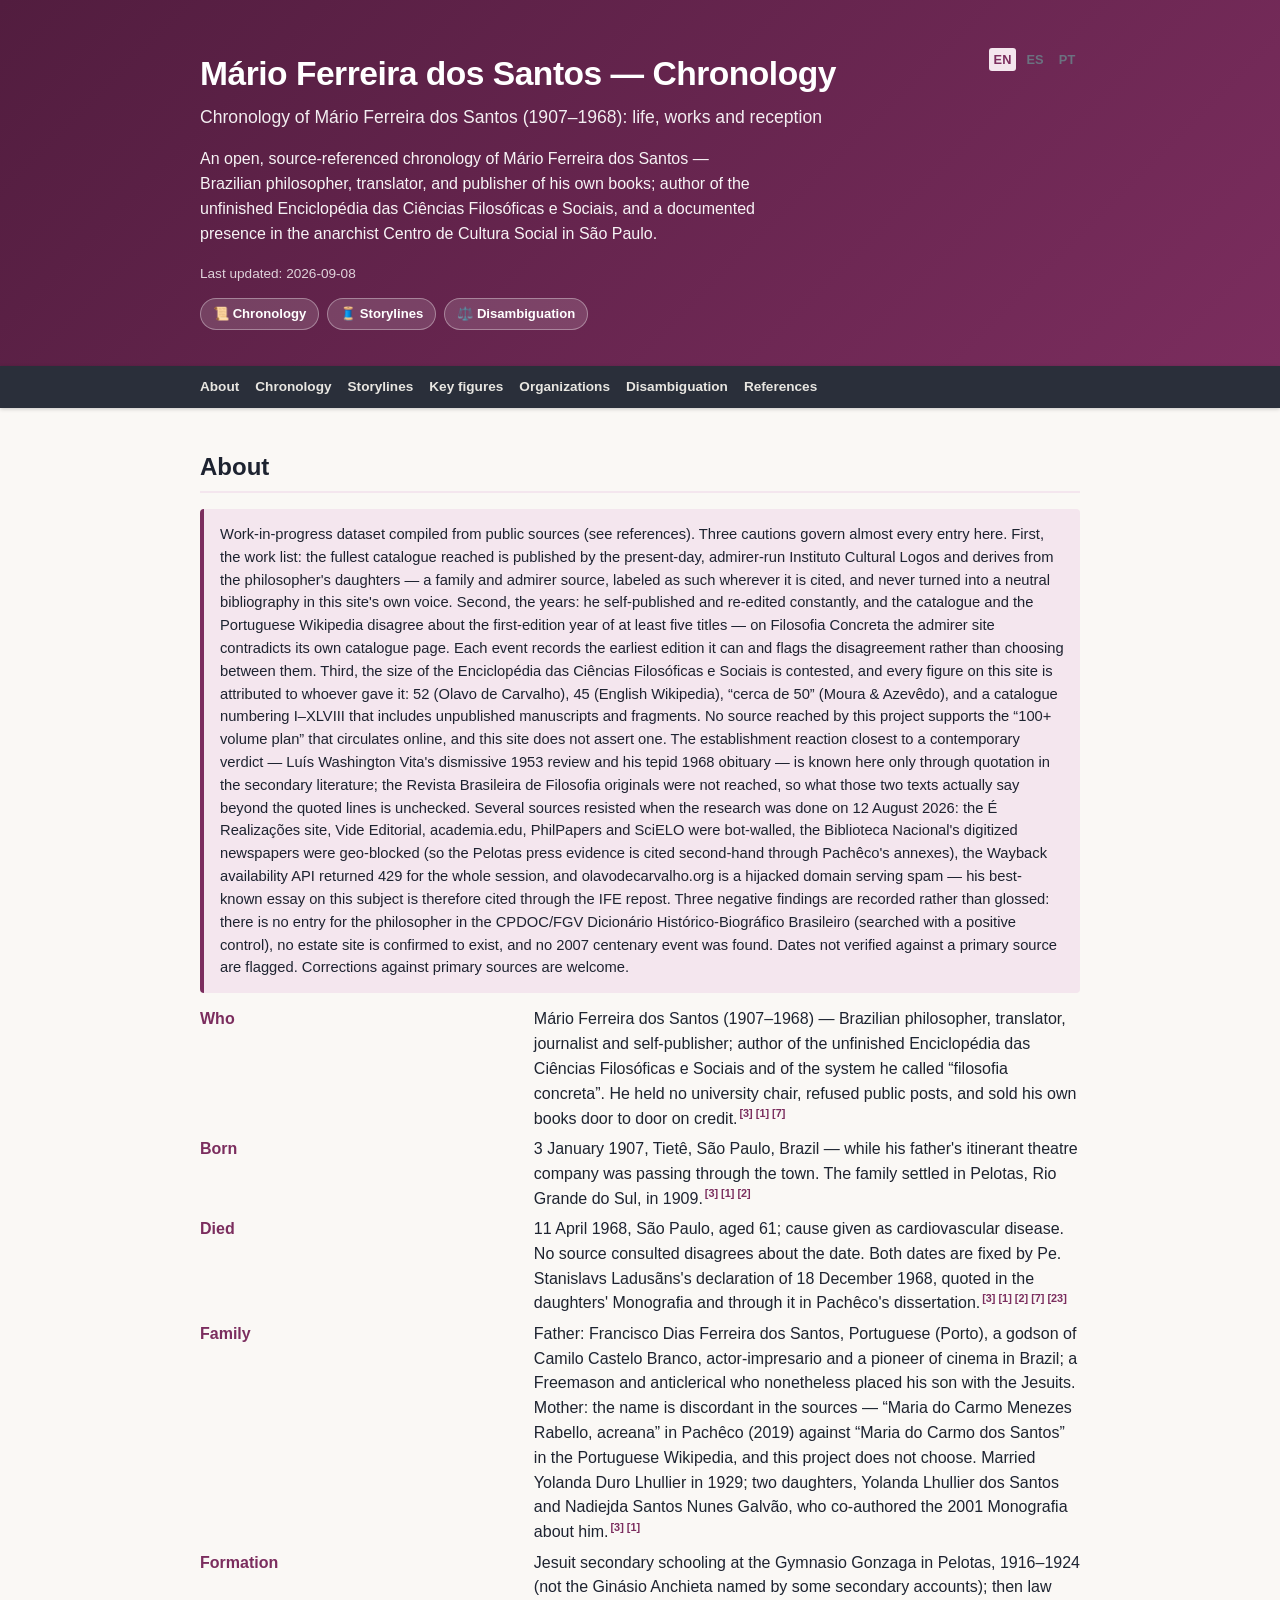
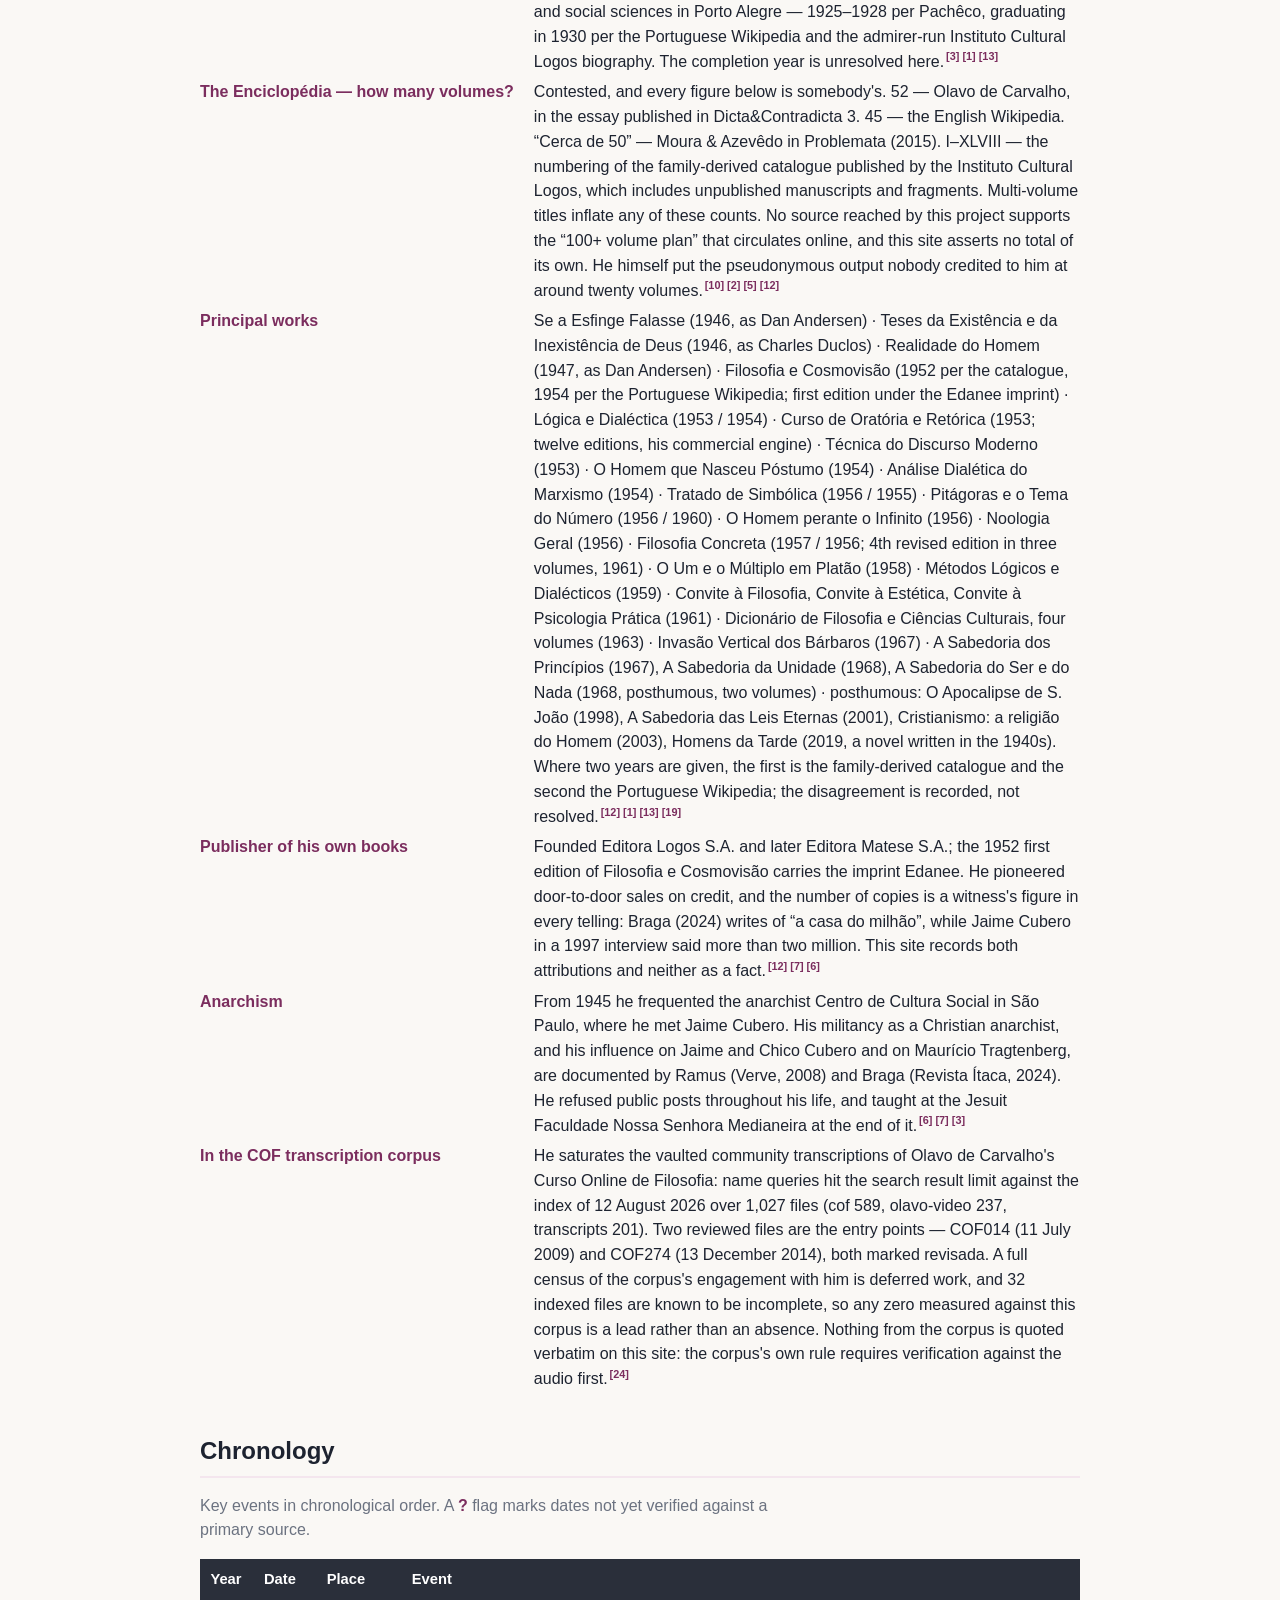
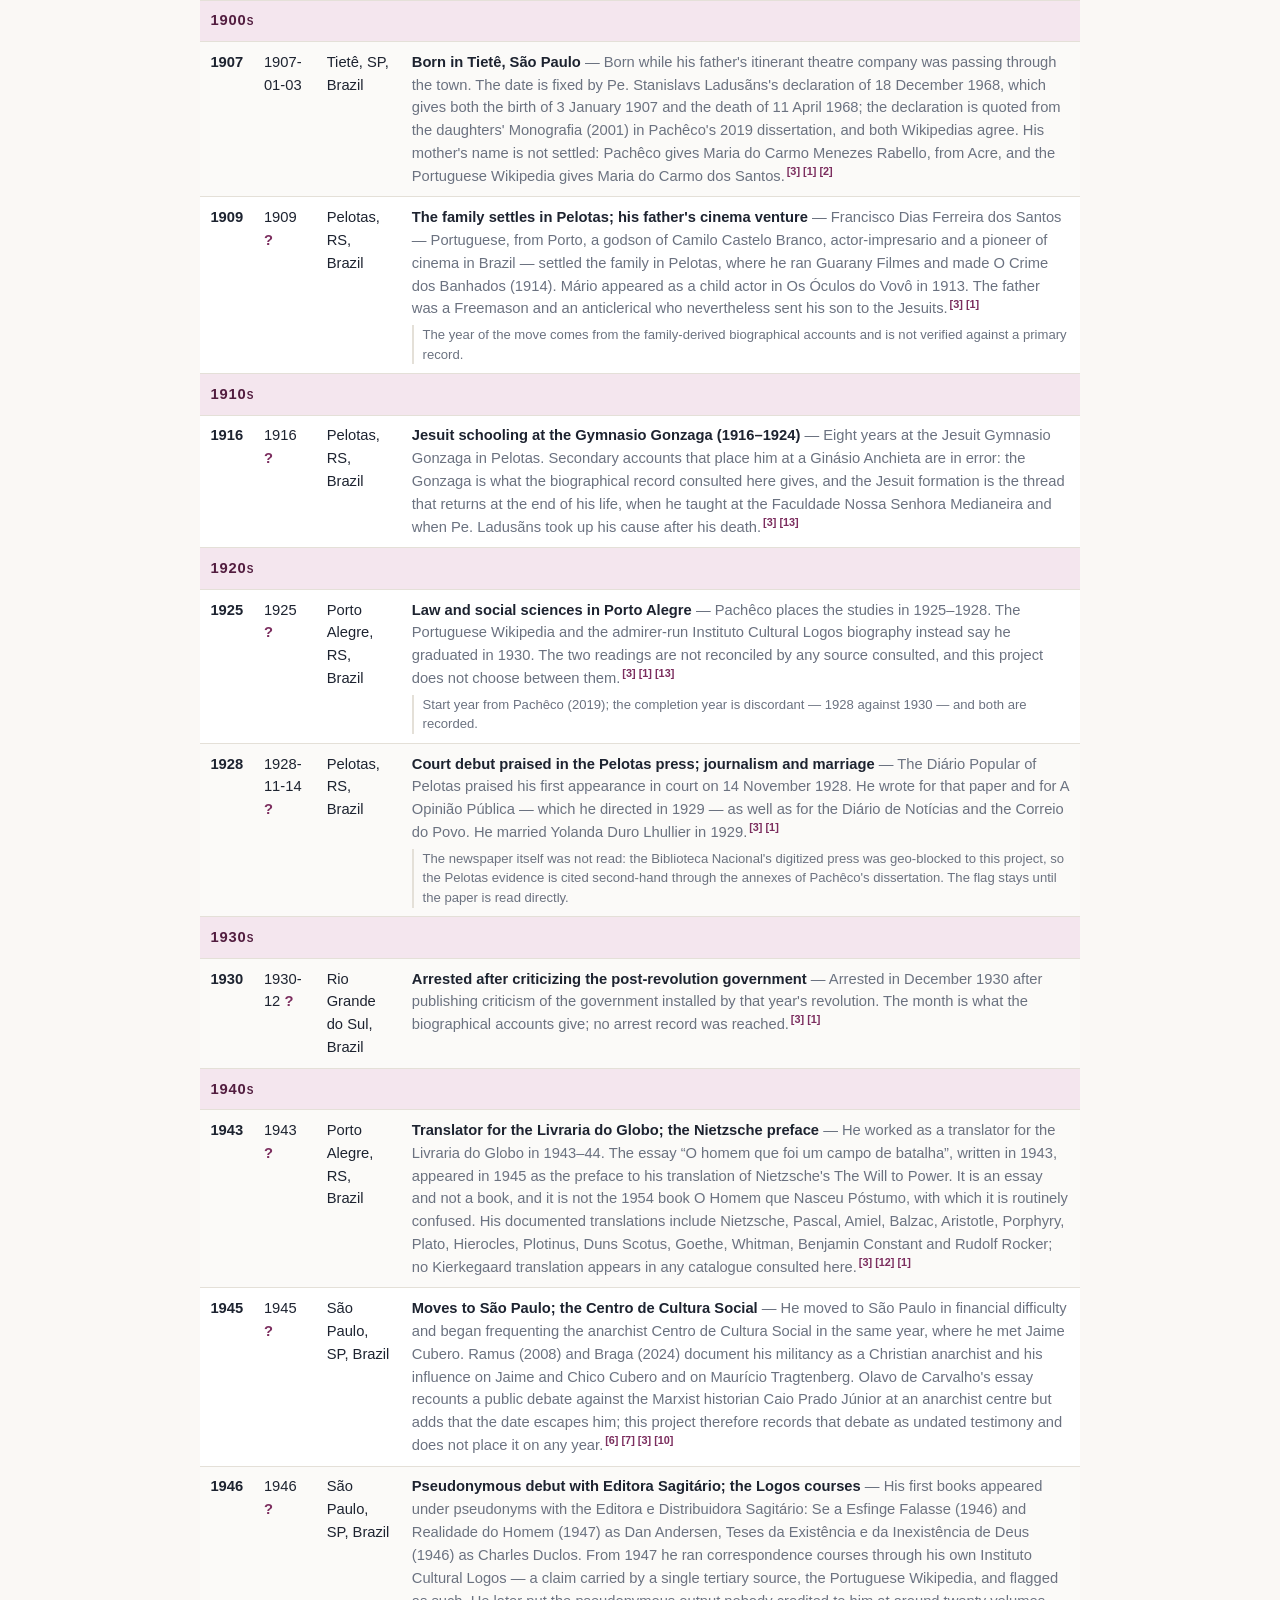
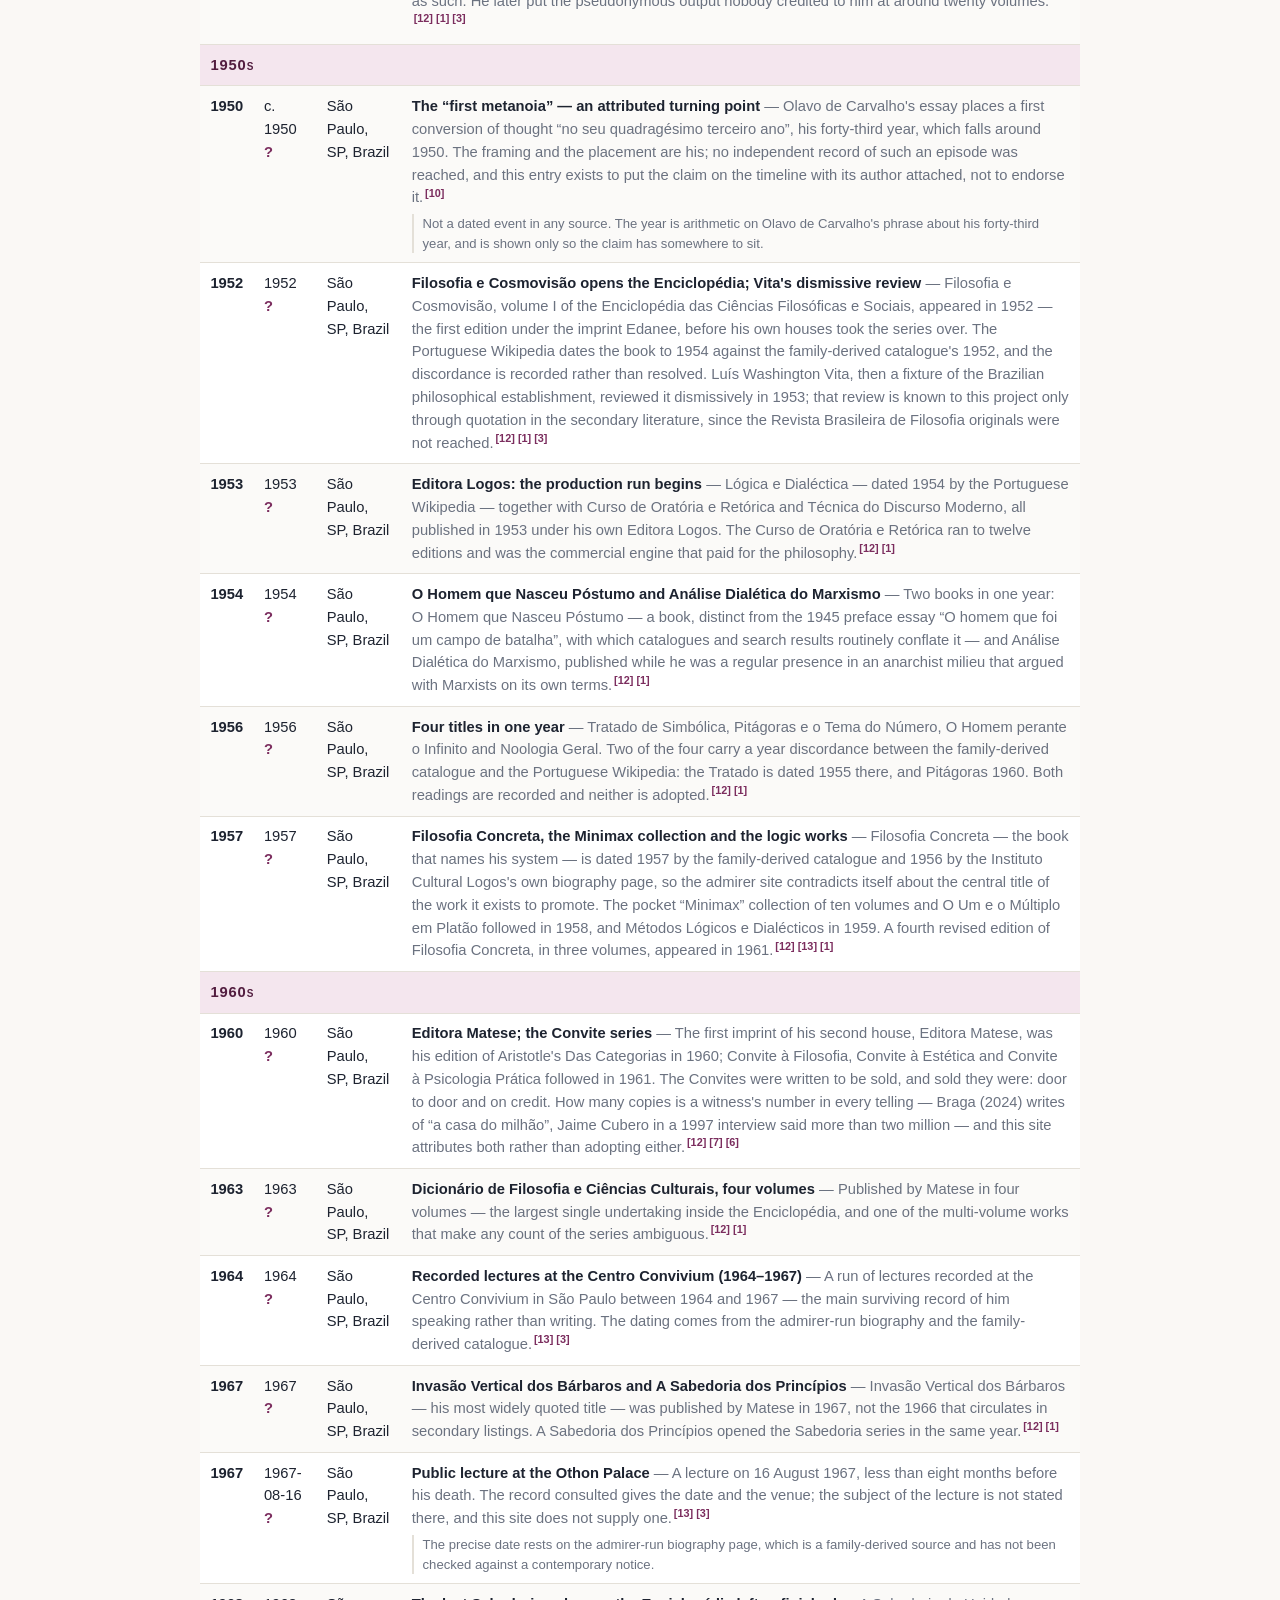
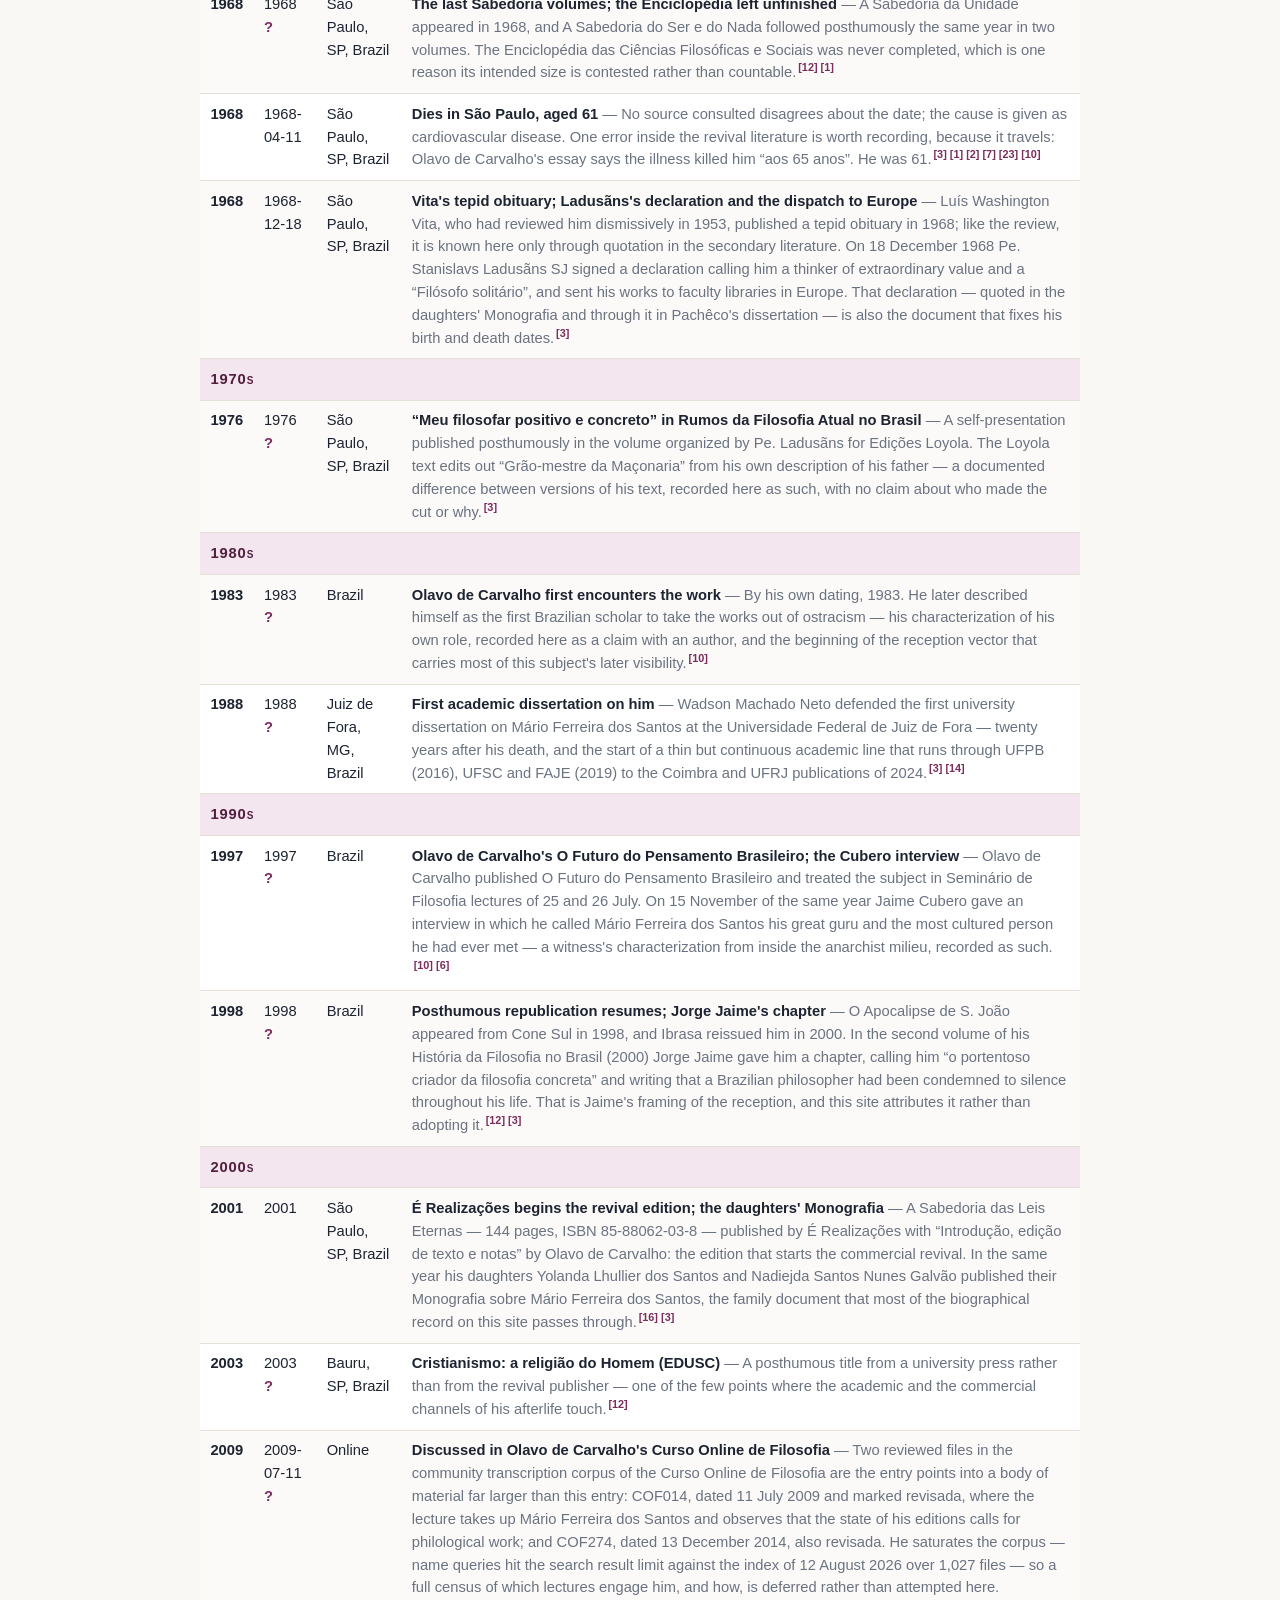
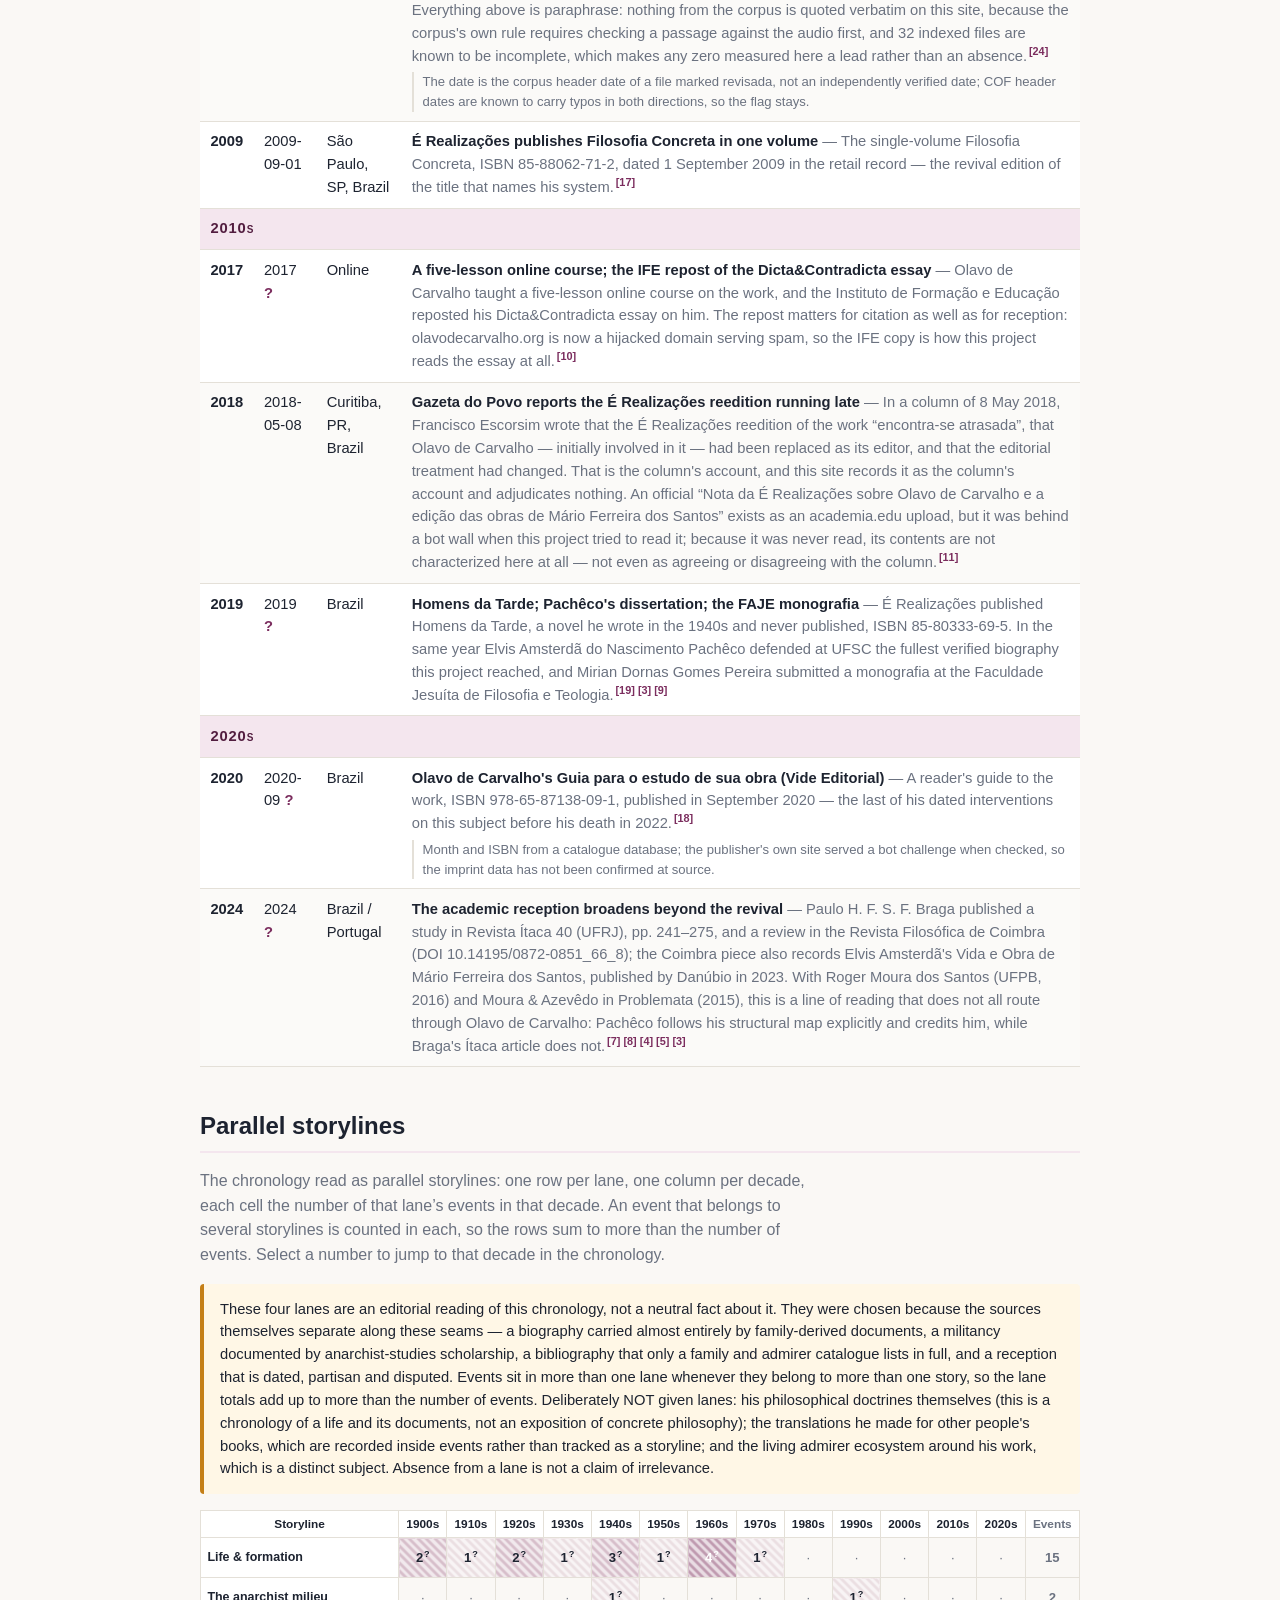
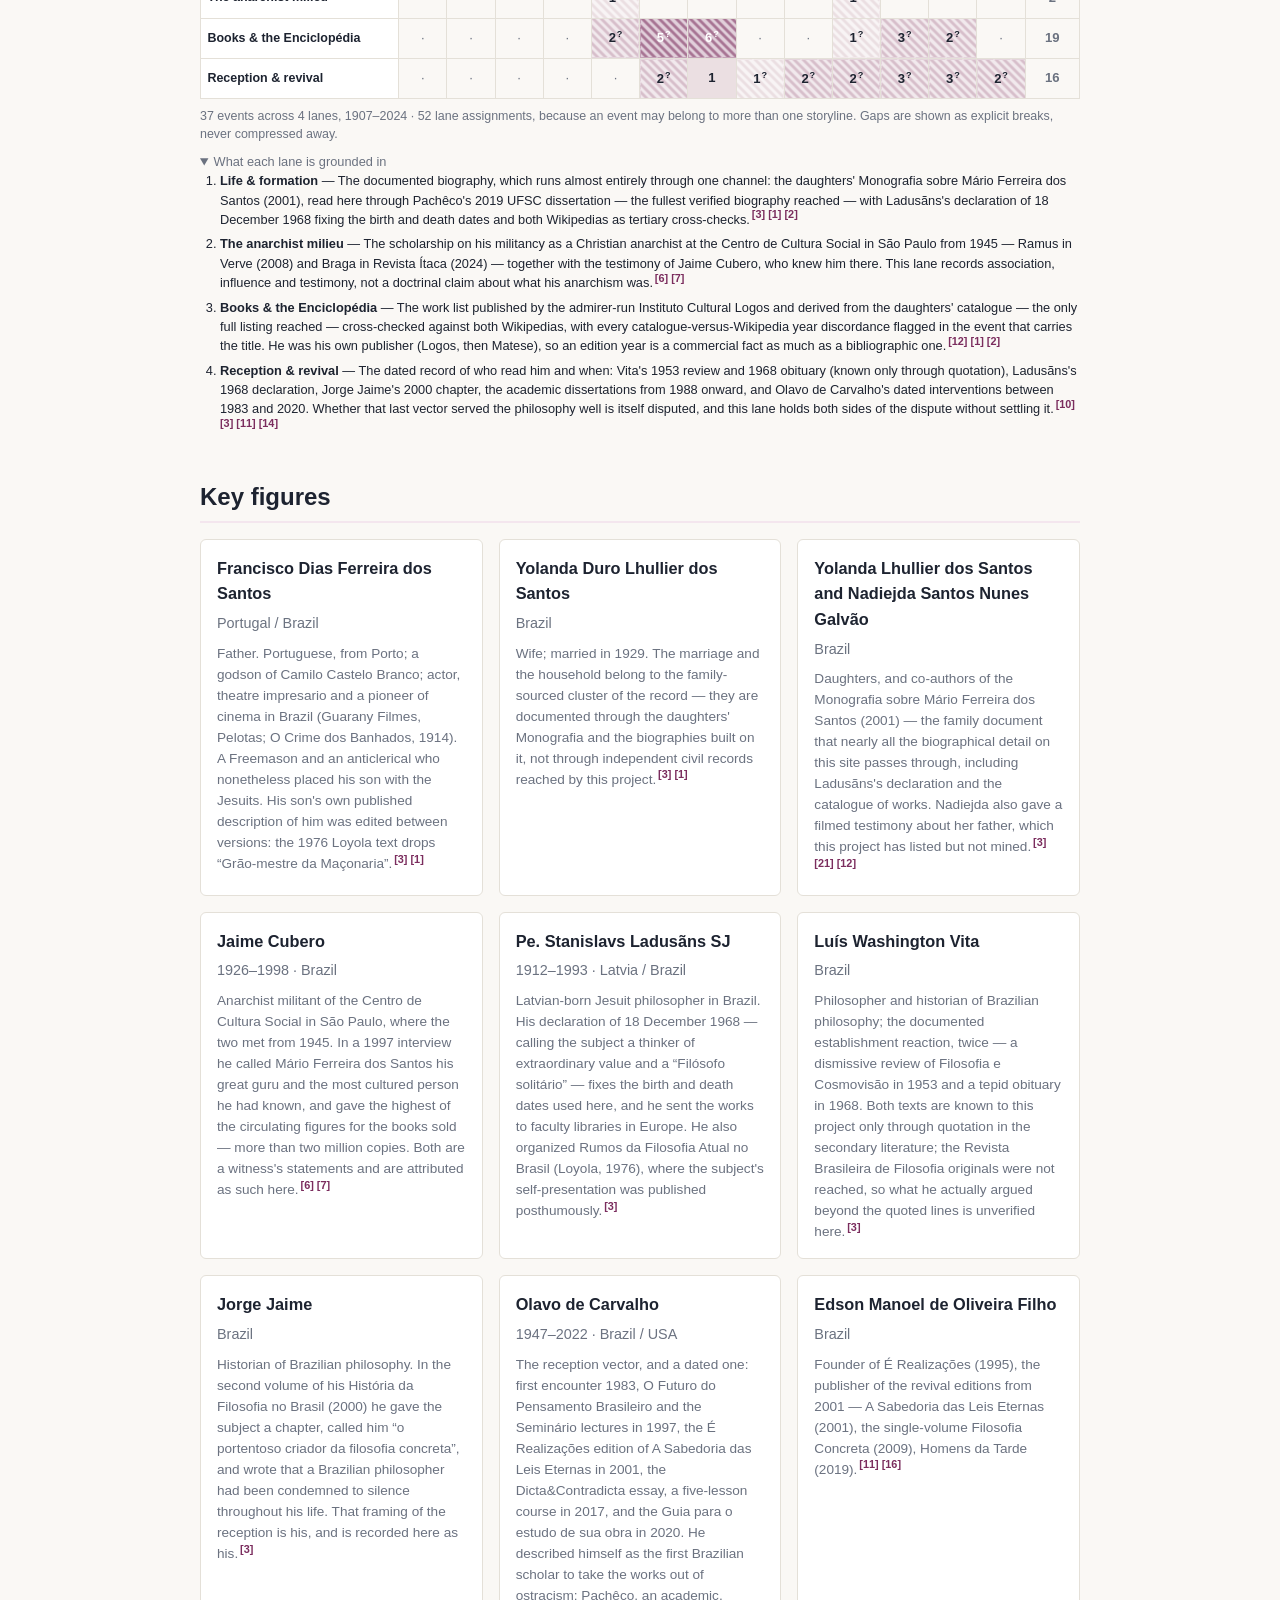
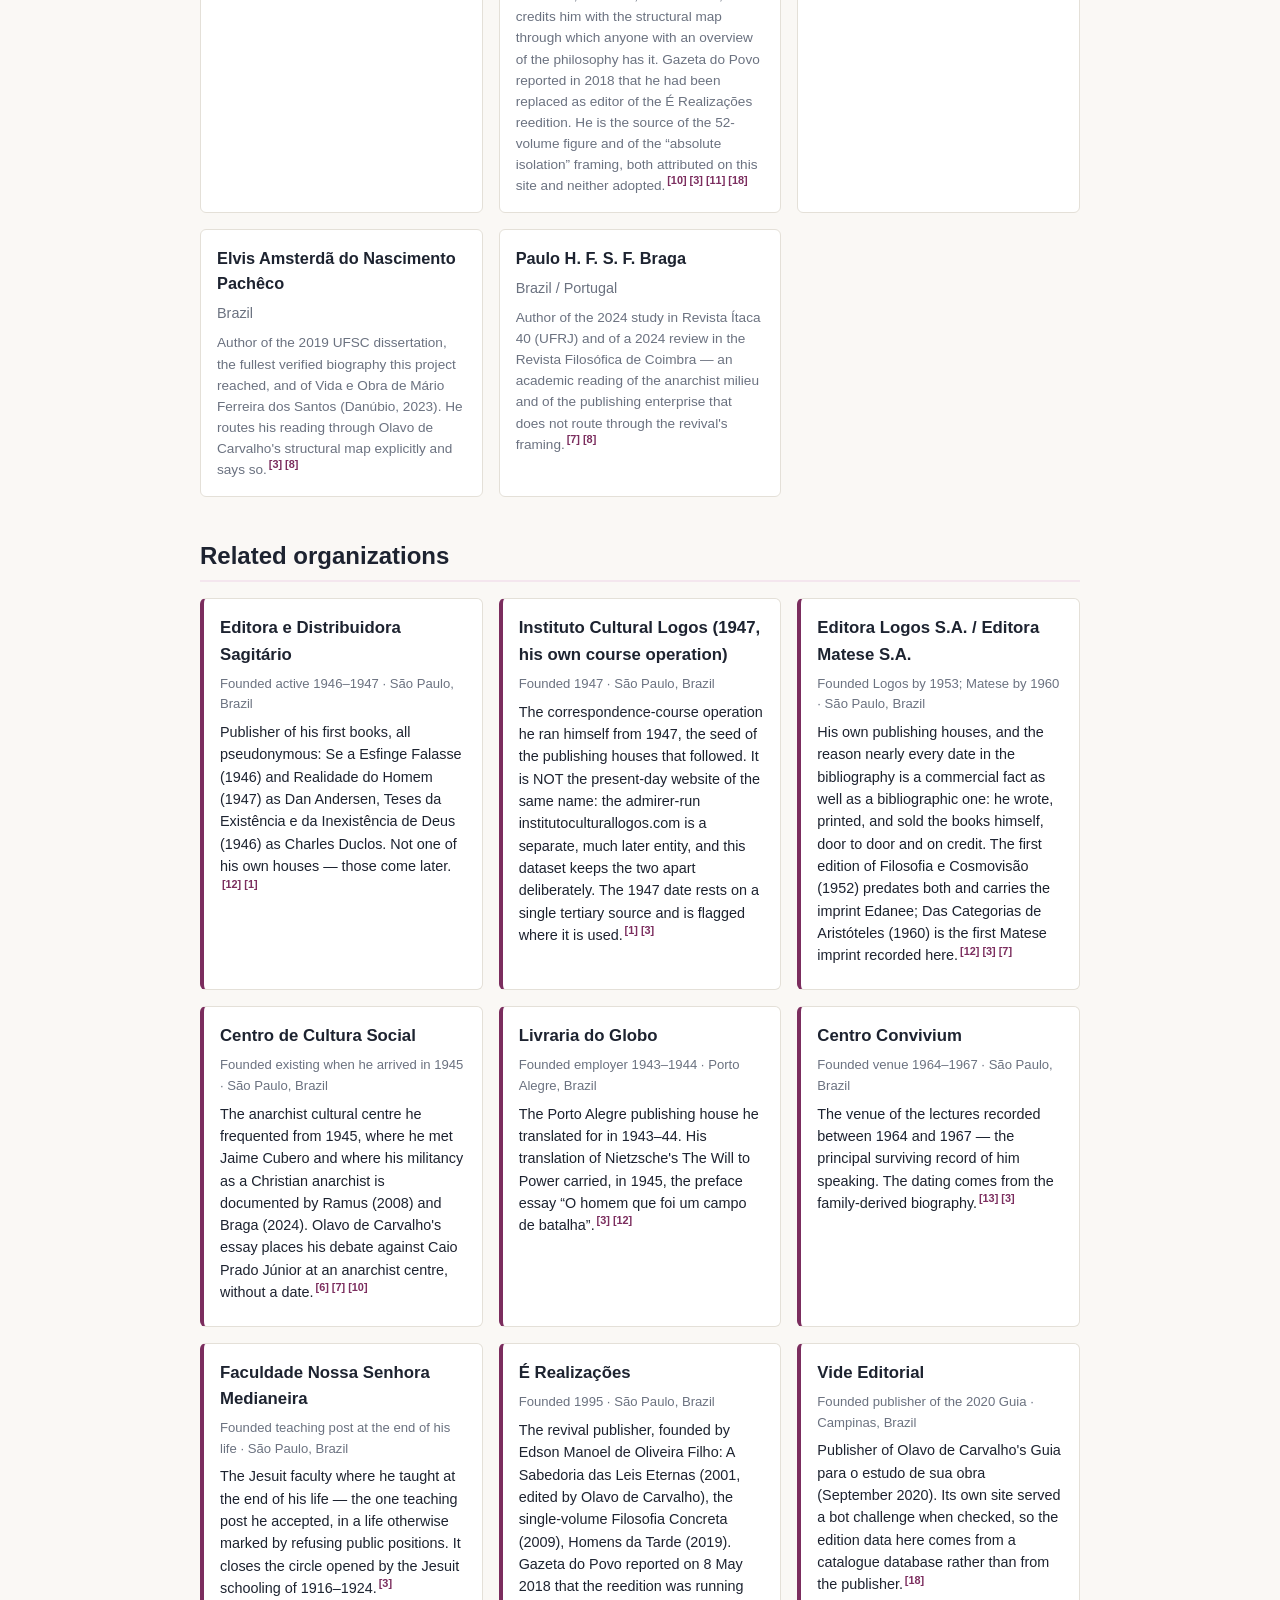
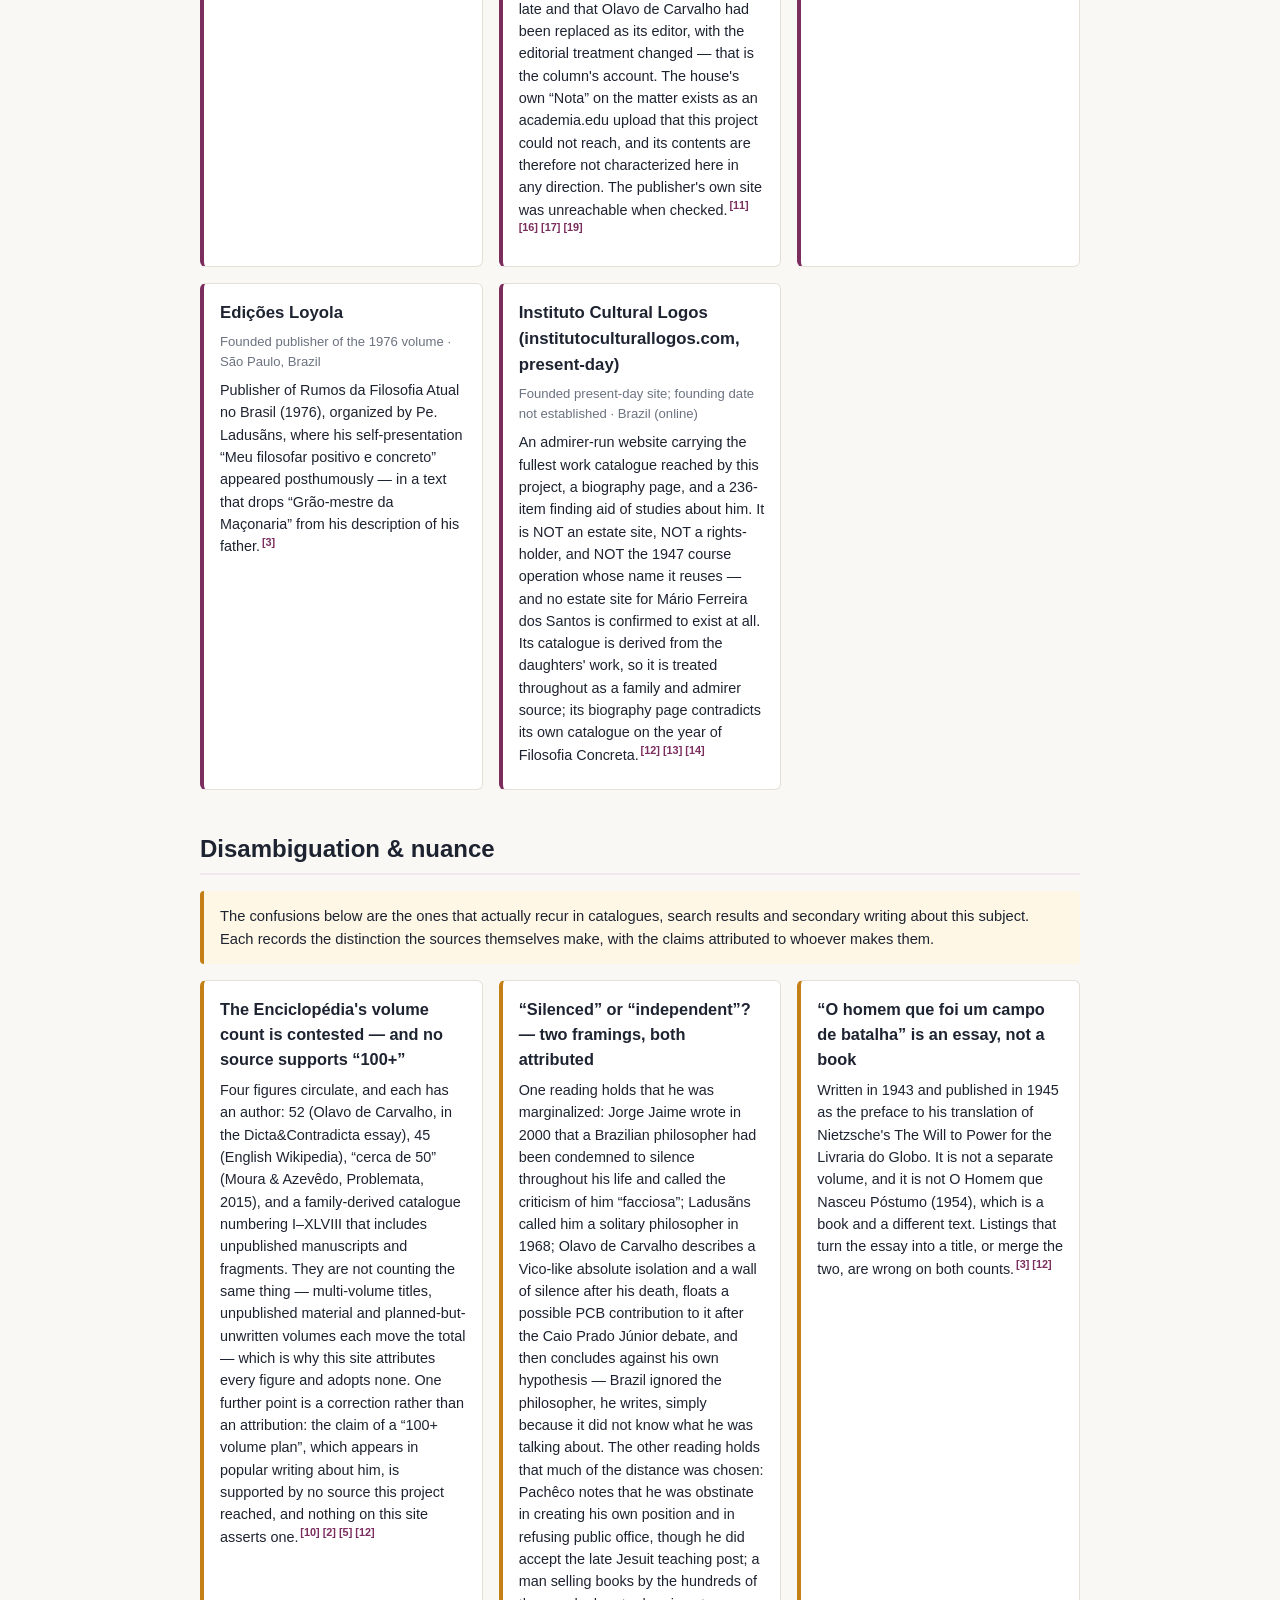
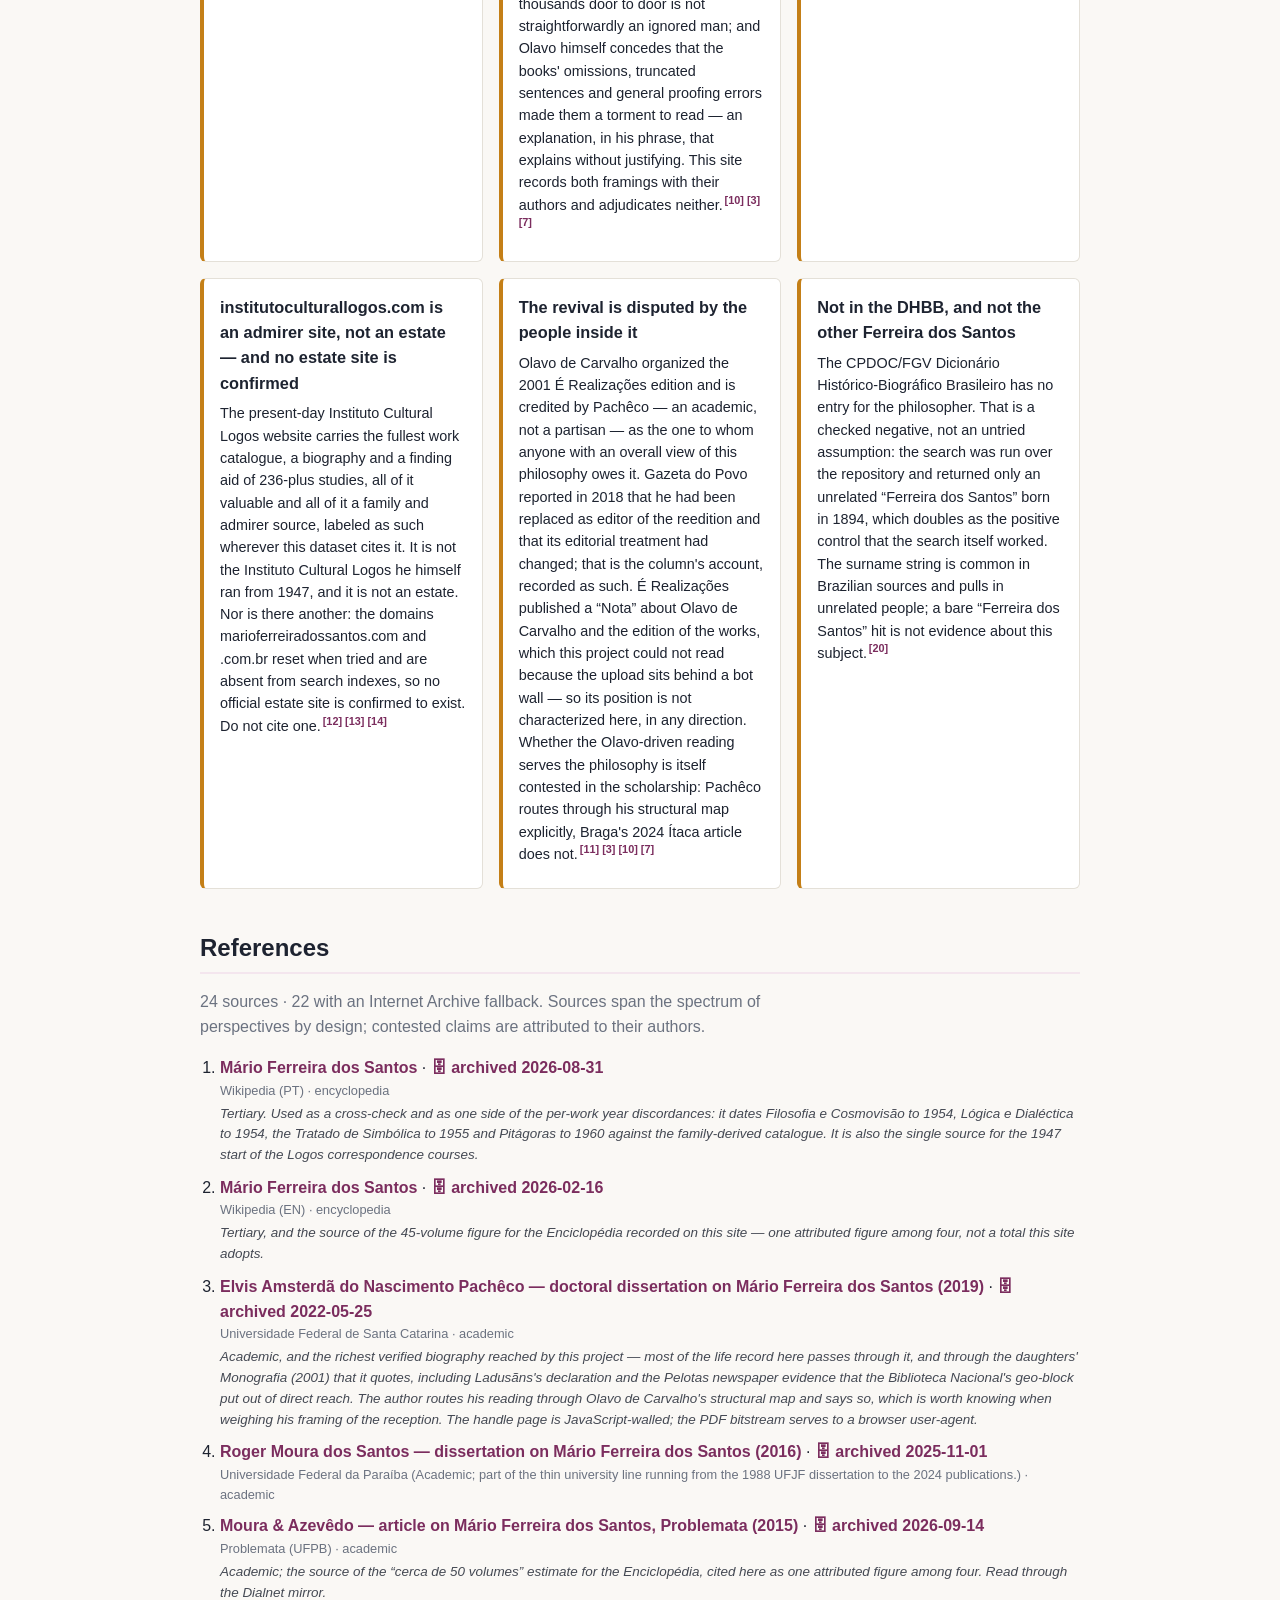
==== commit 4fada26a: "Wayback: refresh data/archives.json (scheduled preservation run)" ====
--- a/docs/en/index.html
+++ b/docs/en/index.html
@@ -580,7 +580,7 @@
 
     <section id="references">
       <h2>References</h2>
-      <p class="section-intro">24 sources · 16 with an Internet Archive fallback. Sources span the
+      <p class="section-intro">24 sources · 22 with an Internet Archive fallback. Sources span the
       spectrum of perspectives by design; contested claims are attributed to their authors.</p>
       <ol class="references">
         <li id="ref-1">
@@ -603,7 +603,7 @@
           <span class="ref-meta">Universidade Federal da Paraíba (Academic; part of the thin university line running from the 1988 UFJF dissertation to the 2024 publications.) · academic</span>
         </li>
         <li id="ref-5">
-          <a href="https://dialnet.unirioja.es/descarga/articulo/5217427.pdf" rel="noopener noreferrer" target="_blank">Moura &amp; Azevêdo — article on Mário Ferreira dos Santos, Problemata (2015)</a>
+          <a href="https://dialnet.unirioja.es/descarga/articulo/5217427.pdf" rel="noopener noreferrer" target="_blank">Moura &amp; Azevêdo — article on Mário Ferreira dos Santos, Problemata (2015)</a> · <a class="archive-link" href="https://web.archive.org/web/20260914125929/https://dialnet.unirioja.es/descarga/articulo/5217427.pdf" rel="noopener noreferrer" target="_blank">🗄 archived 2026-09-14</a>
           <span class="ref-meta">Problemata (UFPB) · academic</span>
           <span class="ref-note">Academic; the source of the “cerca de 50 volumes” estimate for the Enciclopédia, cited here as one attributed figure among four. Read through the Dialnet mirror.</span>
         </li>
@@ -618,7 +618,7 @@
           <span class="ref-note">Academic; a recent reading that does not route through the revival&#39;s framing, and the source of “a casa do milhão” as the figure for copies sold — a figure attributed to it here, not adopted.</span>
         </li>
         <li id="ref-8">
-          <a href="https://impactum-journals.uc.pt/rfc/article/download/14352/10025/66247" rel="noopener noreferrer" target="_blank">Paulo H. F. S. F. Braga — review, Revista Filosófica de Coimbra 66 (2024), DOI 10.14195/0872-0851_66_8</a>
+          <a href="https://impactum-journals.uc.pt/rfc/article/download/14352/10025/66247" rel="noopener noreferrer" target="_blank">Paulo H. F. S. F. Braga — review, Revista Filosófica de Coimbra 66 (2024), DOI 10.14195/0872-0851_66_8</a> · <a class="archive-link" href="https://web.archive.org/web/20260914125951/https://impactum-journals.uc.pt/rfc/article/download/14352/10025/66247" rel="noopener noreferrer" target="_blank">🗄 archived 2026-09-14</a>
           <span class="ref-meta">Revista Filosófica de Coimbra (Universidade de Coimbra) · academic</span>
           <span class="ref-note">Academic; the Portuguese end of the 2024 reception, and the record through which this project knows of Elvis Amsterdã&#39;s 2023 Vida e Obra de Mário Ferreira dos Santos.</span>
         </li>
@@ -643,7 +643,7 @@
           <span class="ref-note">Admirer-run and family-derived: the fullest work list reached, numbering the series I–XLVIII including unpublished manuscripts and fragments, and treated throughout this dataset as a family and admirer source rather than a neutral bibliography. It is not an estate site and has no connection to the 1947 course operation whose name it reuses.</span>
         </li>
         <li id="ref-13">
-          <a href="https://www.institutoculturallogos.com/p/biografia-e-fotos.html" rel="noopener noreferrer" target="_blank">Biografia e fotos — Mário Ferreira dos Santos</a>
+          <a href="https://www.institutoculturallogos.com/p/biografia-e-fotos.html" rel="noopener noreferrer" target="_blank">Biografia e fotos — Mário Ferreira dos Santos</a> · <a class="archive-link" href="https://web.archive.org/web/20260914130049/https://www.institutoculturallogos.com/p/biografia-e-fotos.html" rel="noopener noreferrer" target="_blank">🗄 archived 2026-09-14</a>
           <span class="ref-meta">Instituto Cultural Logos (institutoculturallogos.com) · web</span>
           <span class="ref-note">Admirer-run biography page, family-derived. It contradicts the same site&#39;s own catalogue on the year of Filosofia Concreta, which is why both years appear on this site and neither is adopted.</span>
         </li>
@@ -663,17 +663,17 @@
           <span class="ref-note">Reader-catalogue database, used only for the 2001 edition&#39;s imprint, pagination (144 pp.) and ISBN (85-88062-03-8), and for the credit line naming Olavo de Carvalho as editor of the text. It refused the fetch tool and served to a browser user-agent.</span>
         </li>
         <li id="ref-17">
-          <a href="https://www.amazon.com.br/Filosofia-Concreta-Mario-Ferreira-Santos/dp/8588062712" rel="noopener noreferrer" target="_blank">Filosofia Concreta (É Realizações, 2009) — retail record</a>
+          <a href="https://www.amazon.com.br/Filosofia-Concreta-Mario-Ferreira-Santos/dp/8588062712" rel="noopener noreferrer" target="_blank">Filosofia Concreta (É Realizações, 2009) — retail record</a> · <a class="archive-link" href="https://web.archive.org/web/20260914130145/https://www.amazon.com.br/Filosofia-Concreta-Mario-Ferreira-Santos/dp/8588062712" rel="noopener noreferrer" target="_blank">🗄 archived 2026-09-14</a>
           <span class="ref-meta">Amazon.com.br · database</span>
           <span class="ref-note">Retail listing, used only for the single-volume edition&#39;s publication date (1 September 2009) and ISBN (85-88062-71-2).</span>
         </li>
         <li id="ref-18">
-          <a href="https://www.goodreads.com/book/show/55359677-m-rio-ferreira-dos-santos" rel="noopener noreferrer" target="_blank">Mário Ferreira dos Santos: guia para o estudo de sua obra (Vide Editorial, 2020)</a>
+          <a href="https://www.goodreads.com/book/show/55359677-m-rio-ferreira-dos-santos" rel="noopener noreferrer" target="_blank">Mário Ferreira dos Santos: guia para o estudo de sua obra (Vide Editorial, 2020)</a> · <a class="archive-link" href="https://web.archive.org/web/20260914130203/https://www.goodreads.com/book/show/55359677-m-rio-ferreira-dos-santos" rel="noopener noreferrer" target="_blank">🗄 archived 2026-09-14</a>
           <span class="ref-meta">Goodreads · database</span>
           <span class="ref-note">Catalogue database, used for the 2020 Guia&#39;s month and ISBN because the publisher&#39;s own site served a bot challenge when checked.</span>
         </li>
         <li id="ref-19">
-          <a href="https://books.google.com/books/about/Homens_da_Tarde.html?id=ALGtDwAAQBAJ" rel="noopener noreferrer" target="_blank">Homens da Tarde (É Realizações, 2019) — catalogue record</a>
+          <a href="https://books.google.com/books/about/Homens_da_Tarde.html?id=ALGtDwAAQBAJ" rel="noopener noreferrer" target="_blank">Homens da Tarde (É Realizações, 2019) — catalogue record</a> · <a class="archive-link" href="https://web.archive.org/web/20260914130229/https://books.google.com/books/about/Homens_da_Tarde.html?id=ALGtDwAAQBAJ" rel="noopener noreferrer" target="_blank">🗄 archived 2026-09-14</a>
           <span class="ref-meta">Google Books (Catalogue database, used for the 2019 posthumous publication of the 1940s novel and its ISBN.) · database</span>
         </li>
         <li id="ref-20">
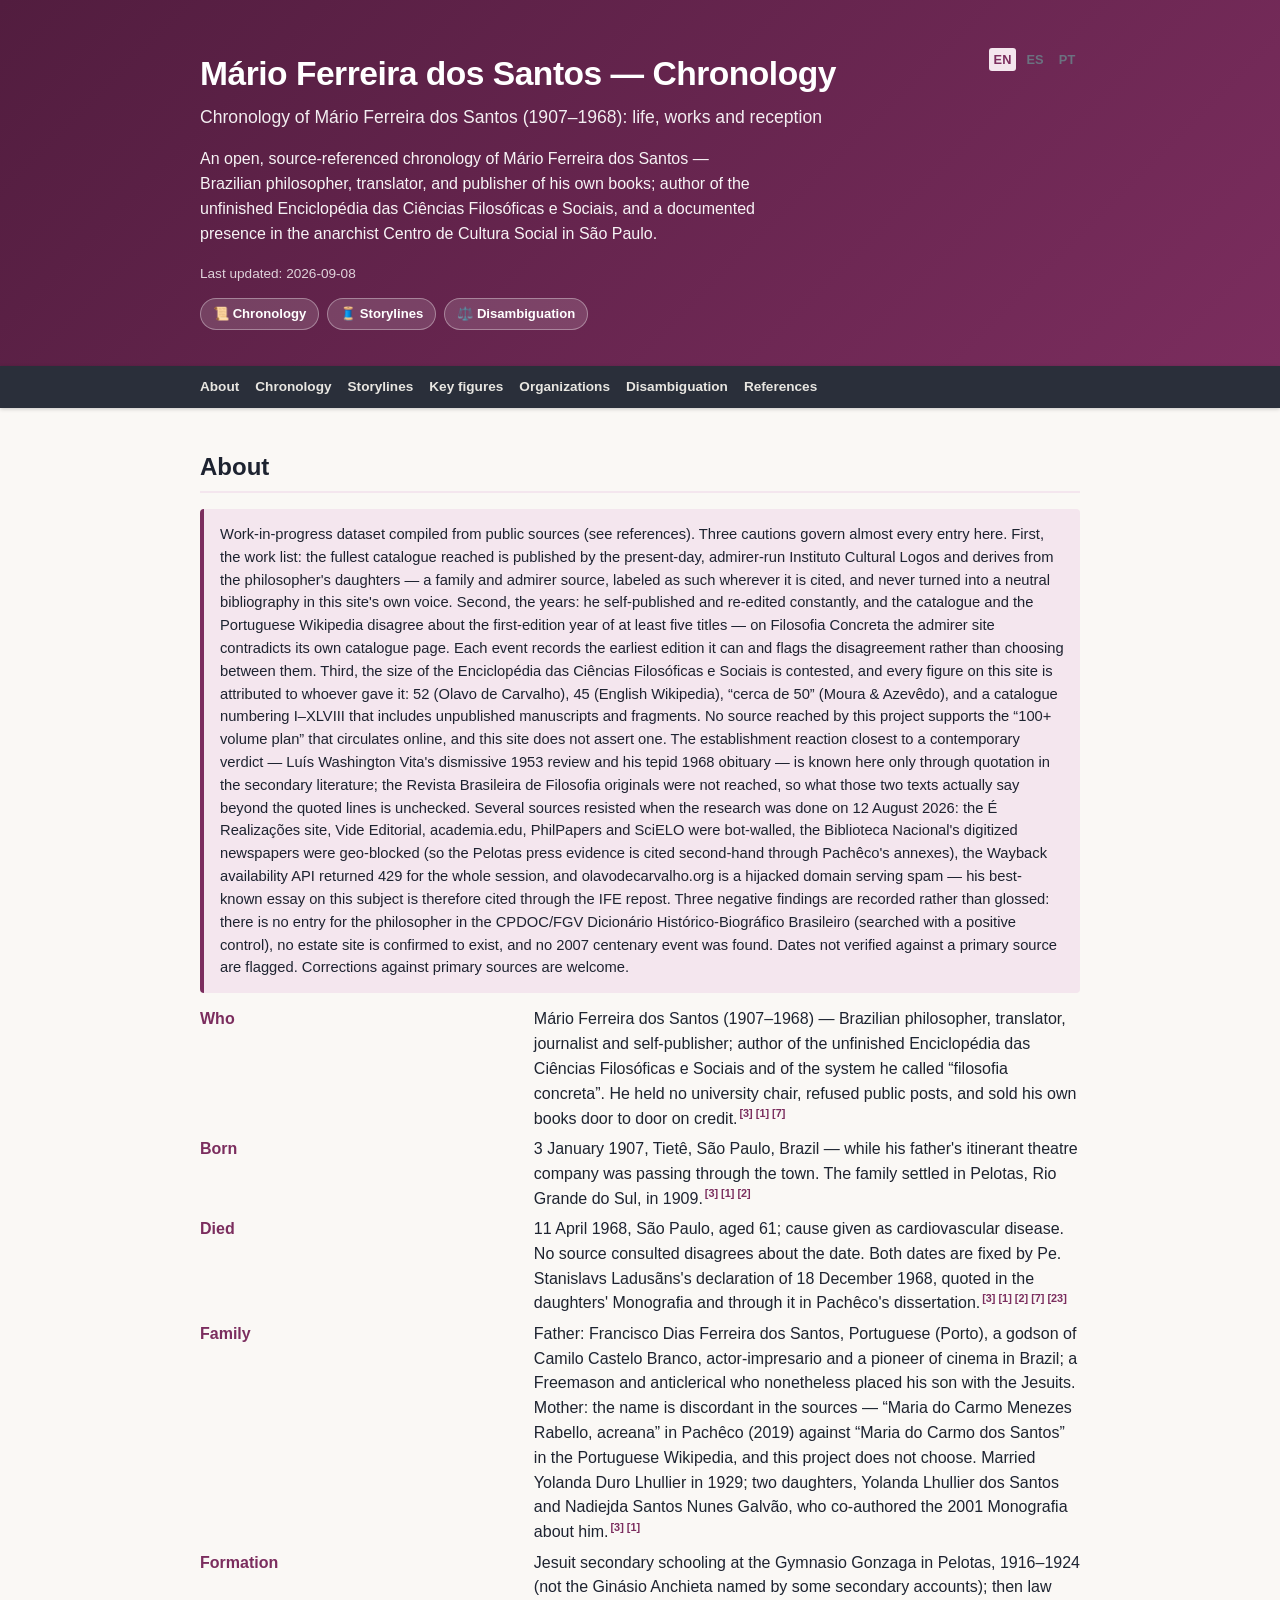
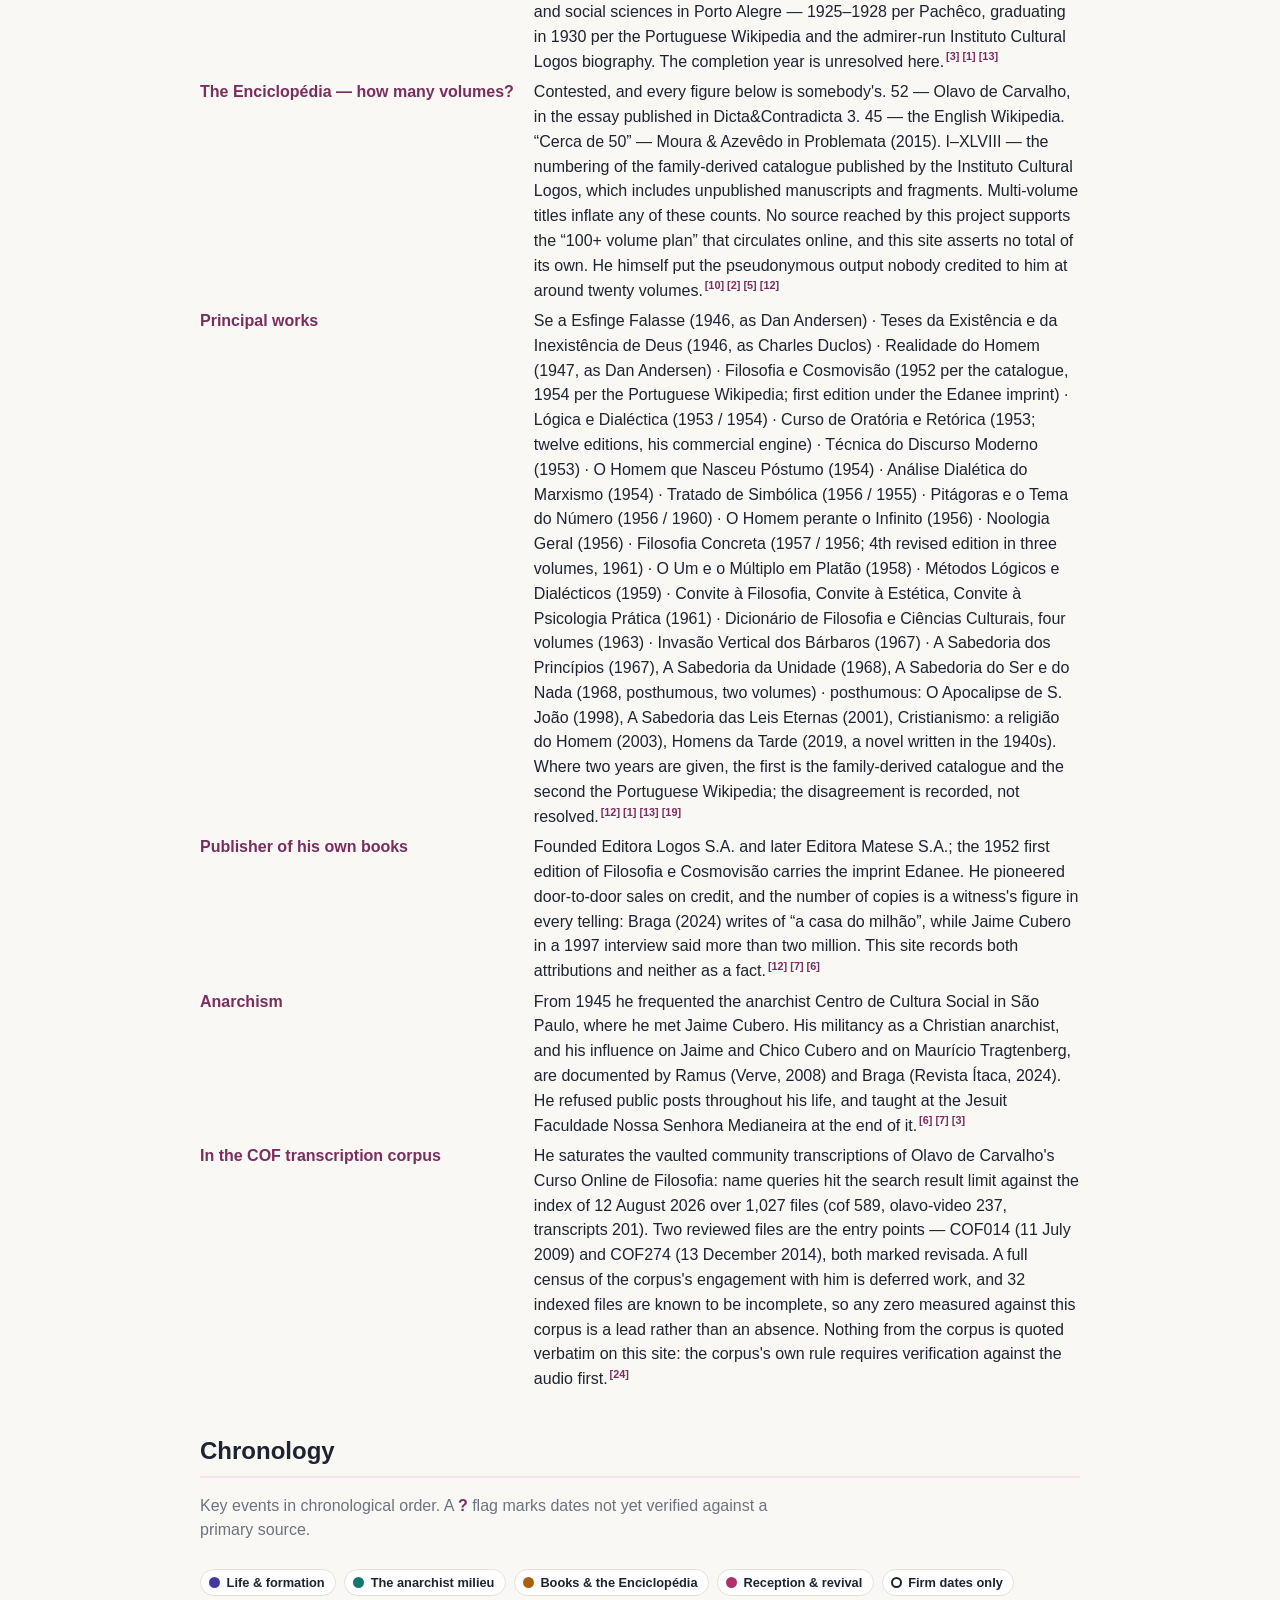
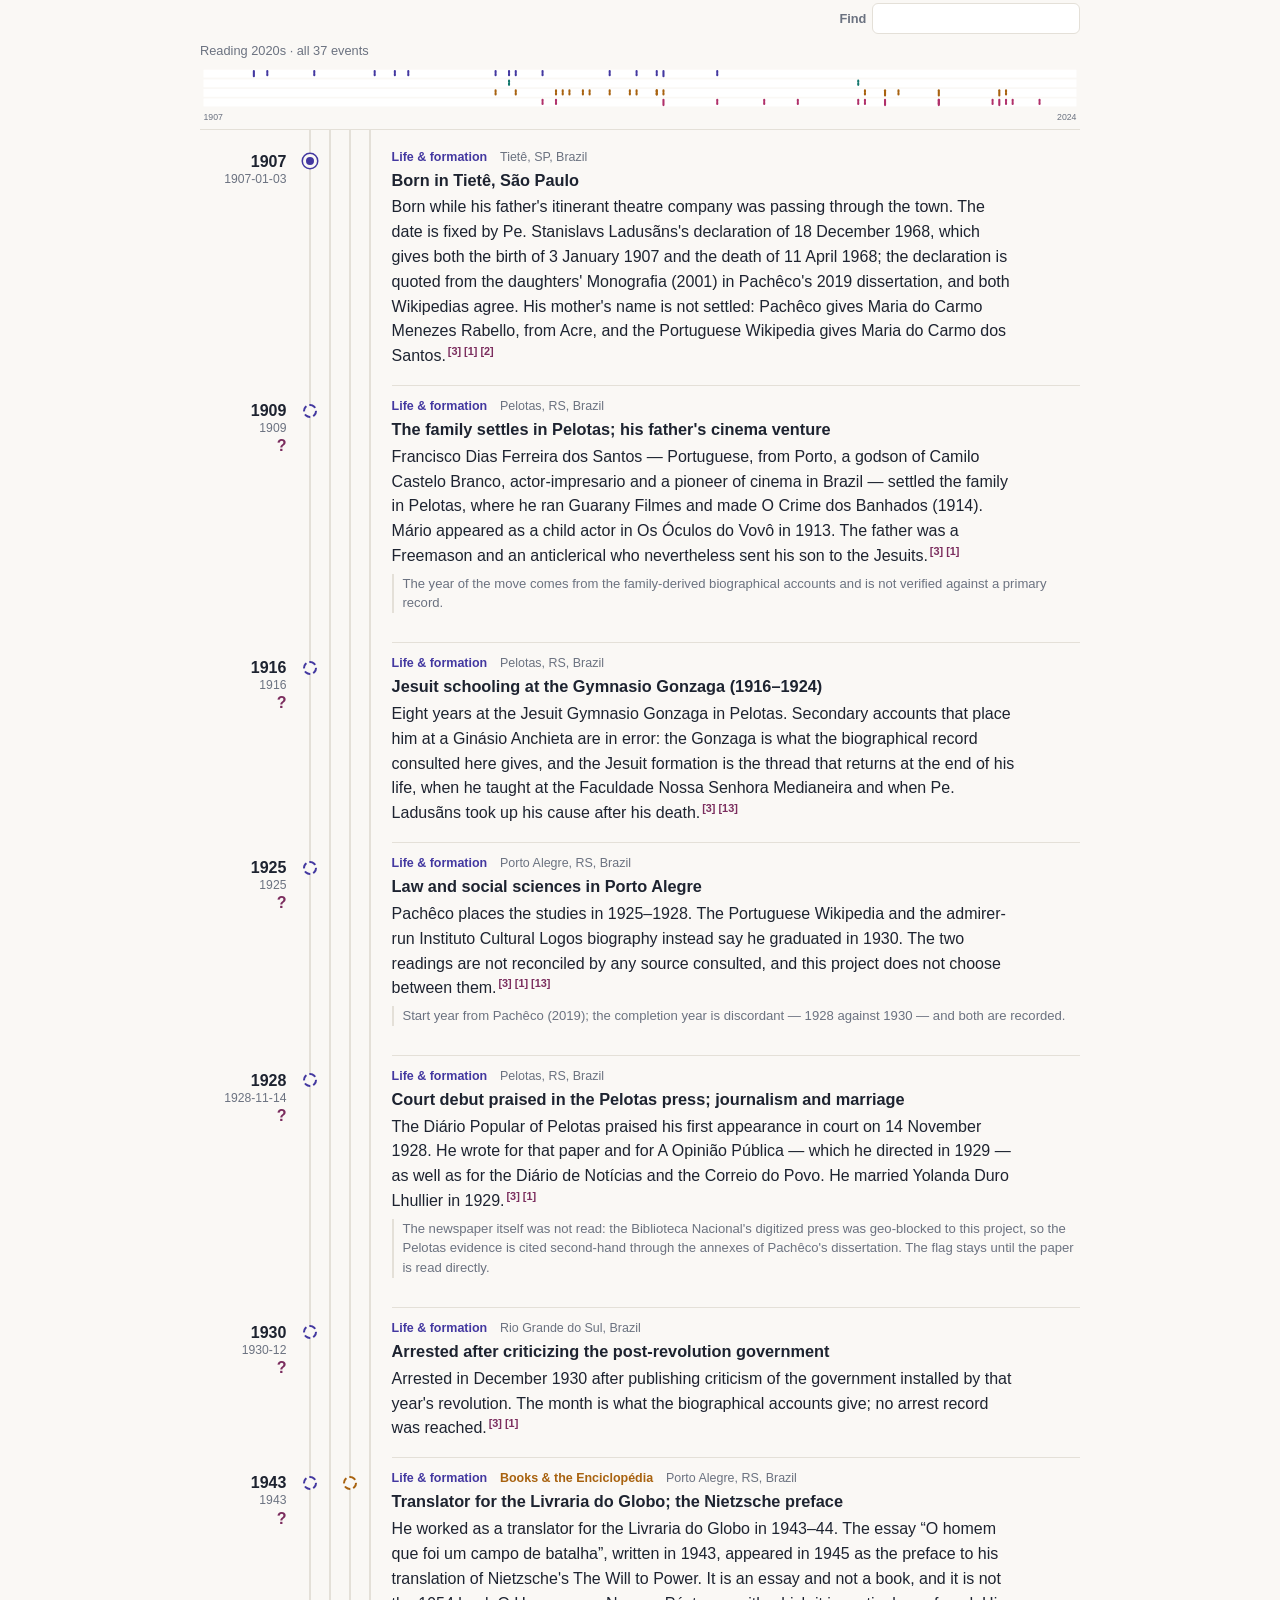
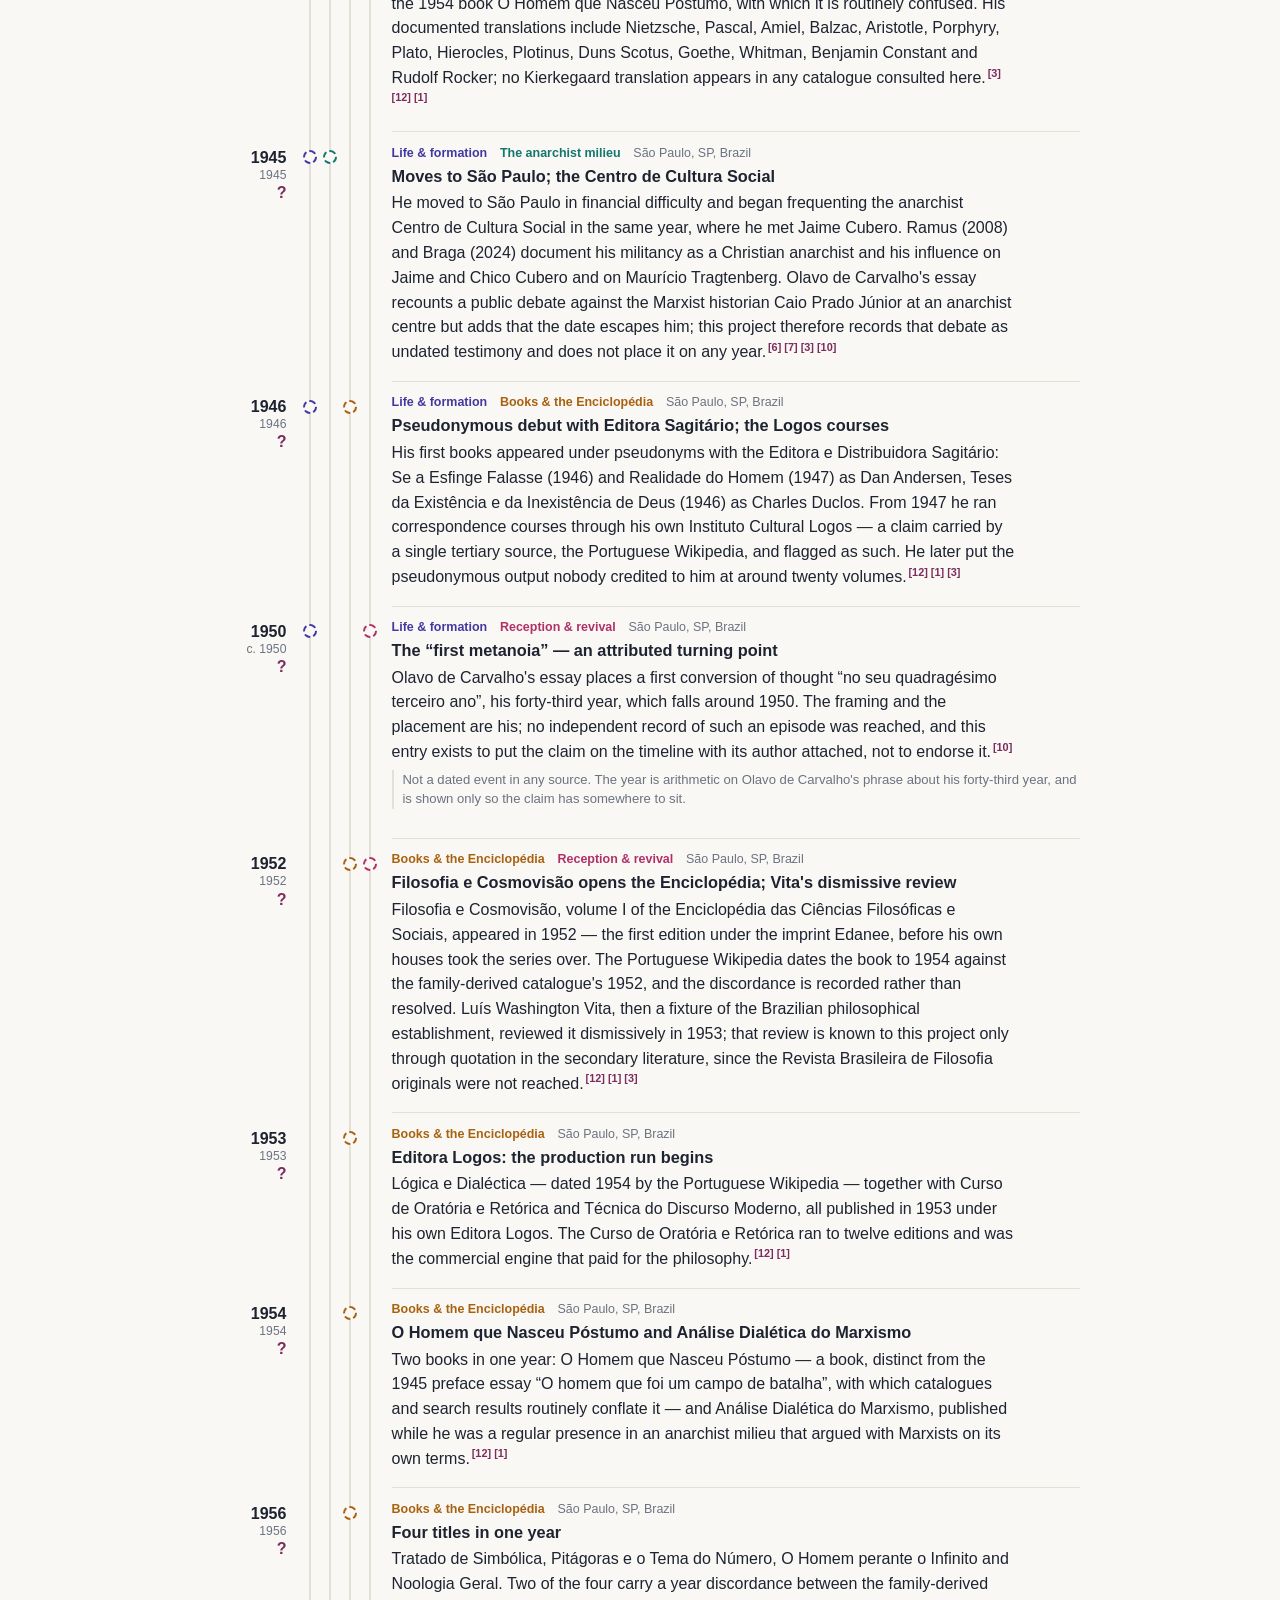
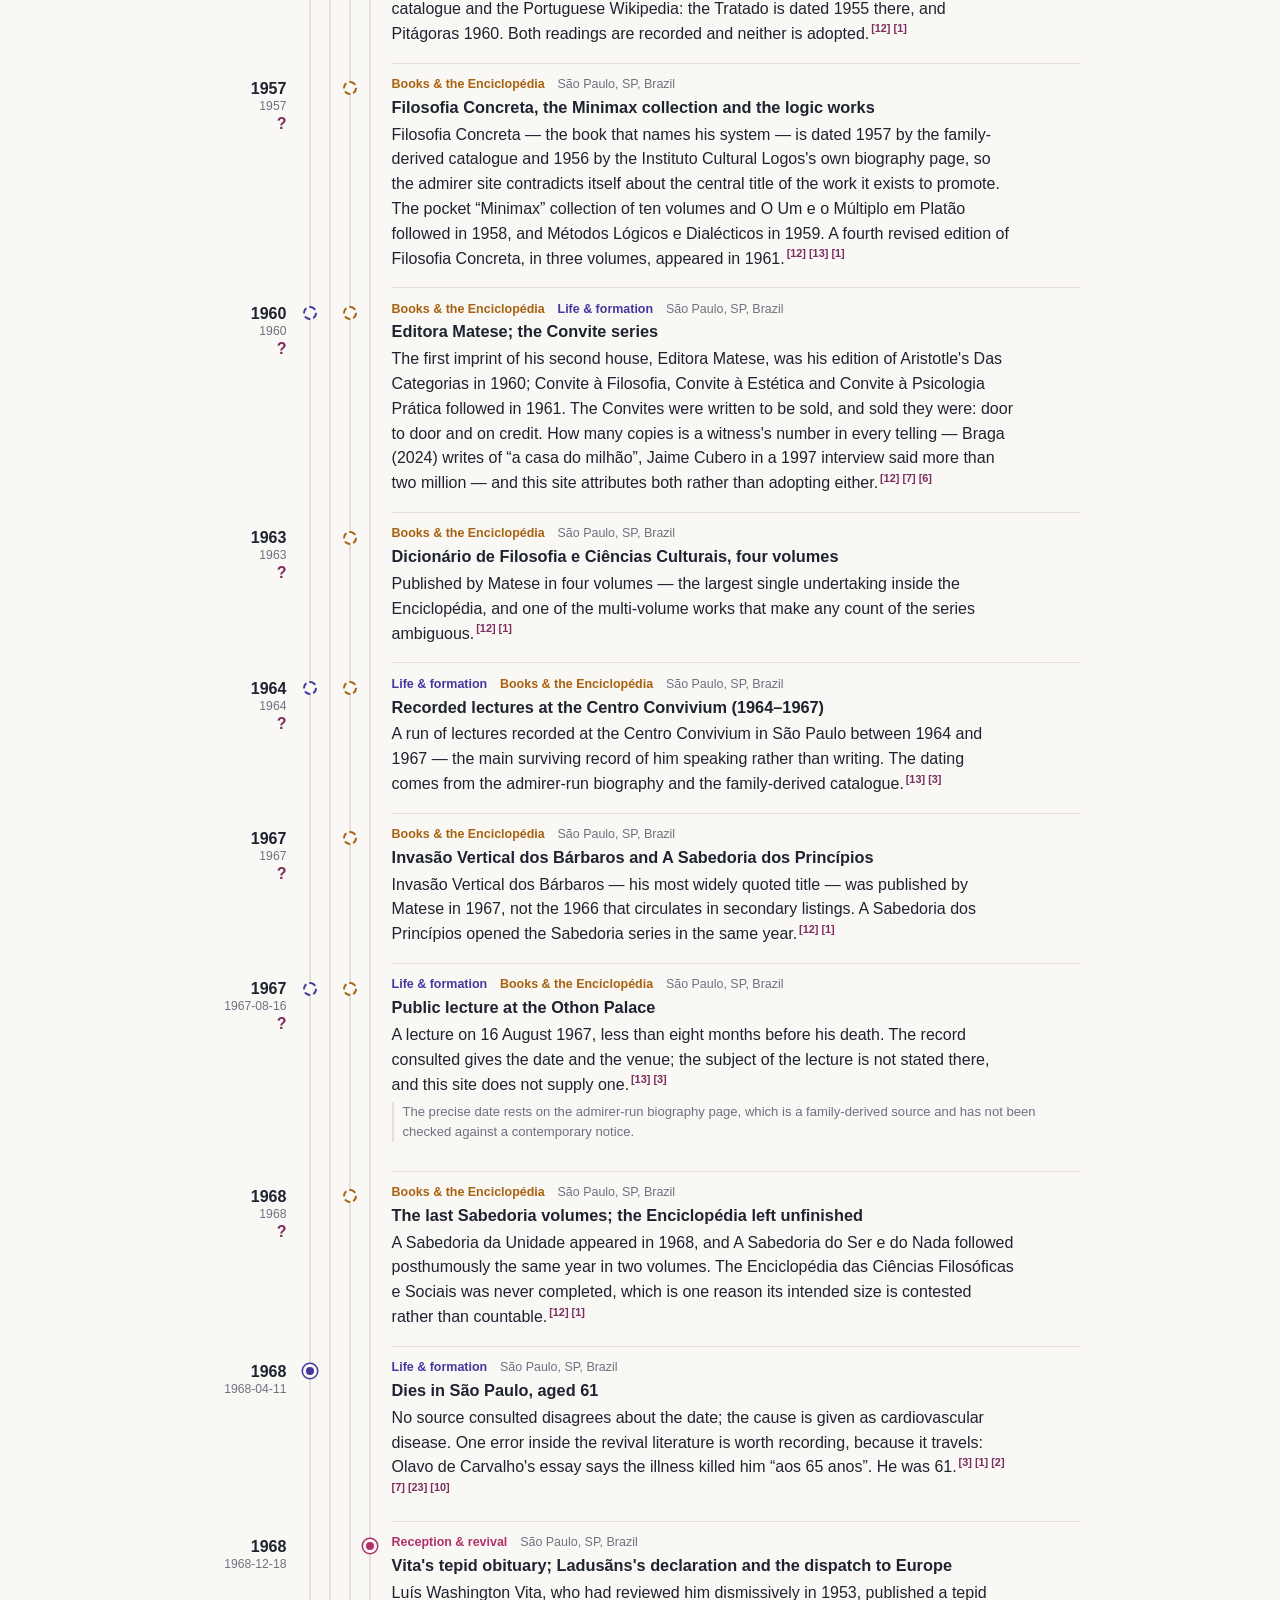
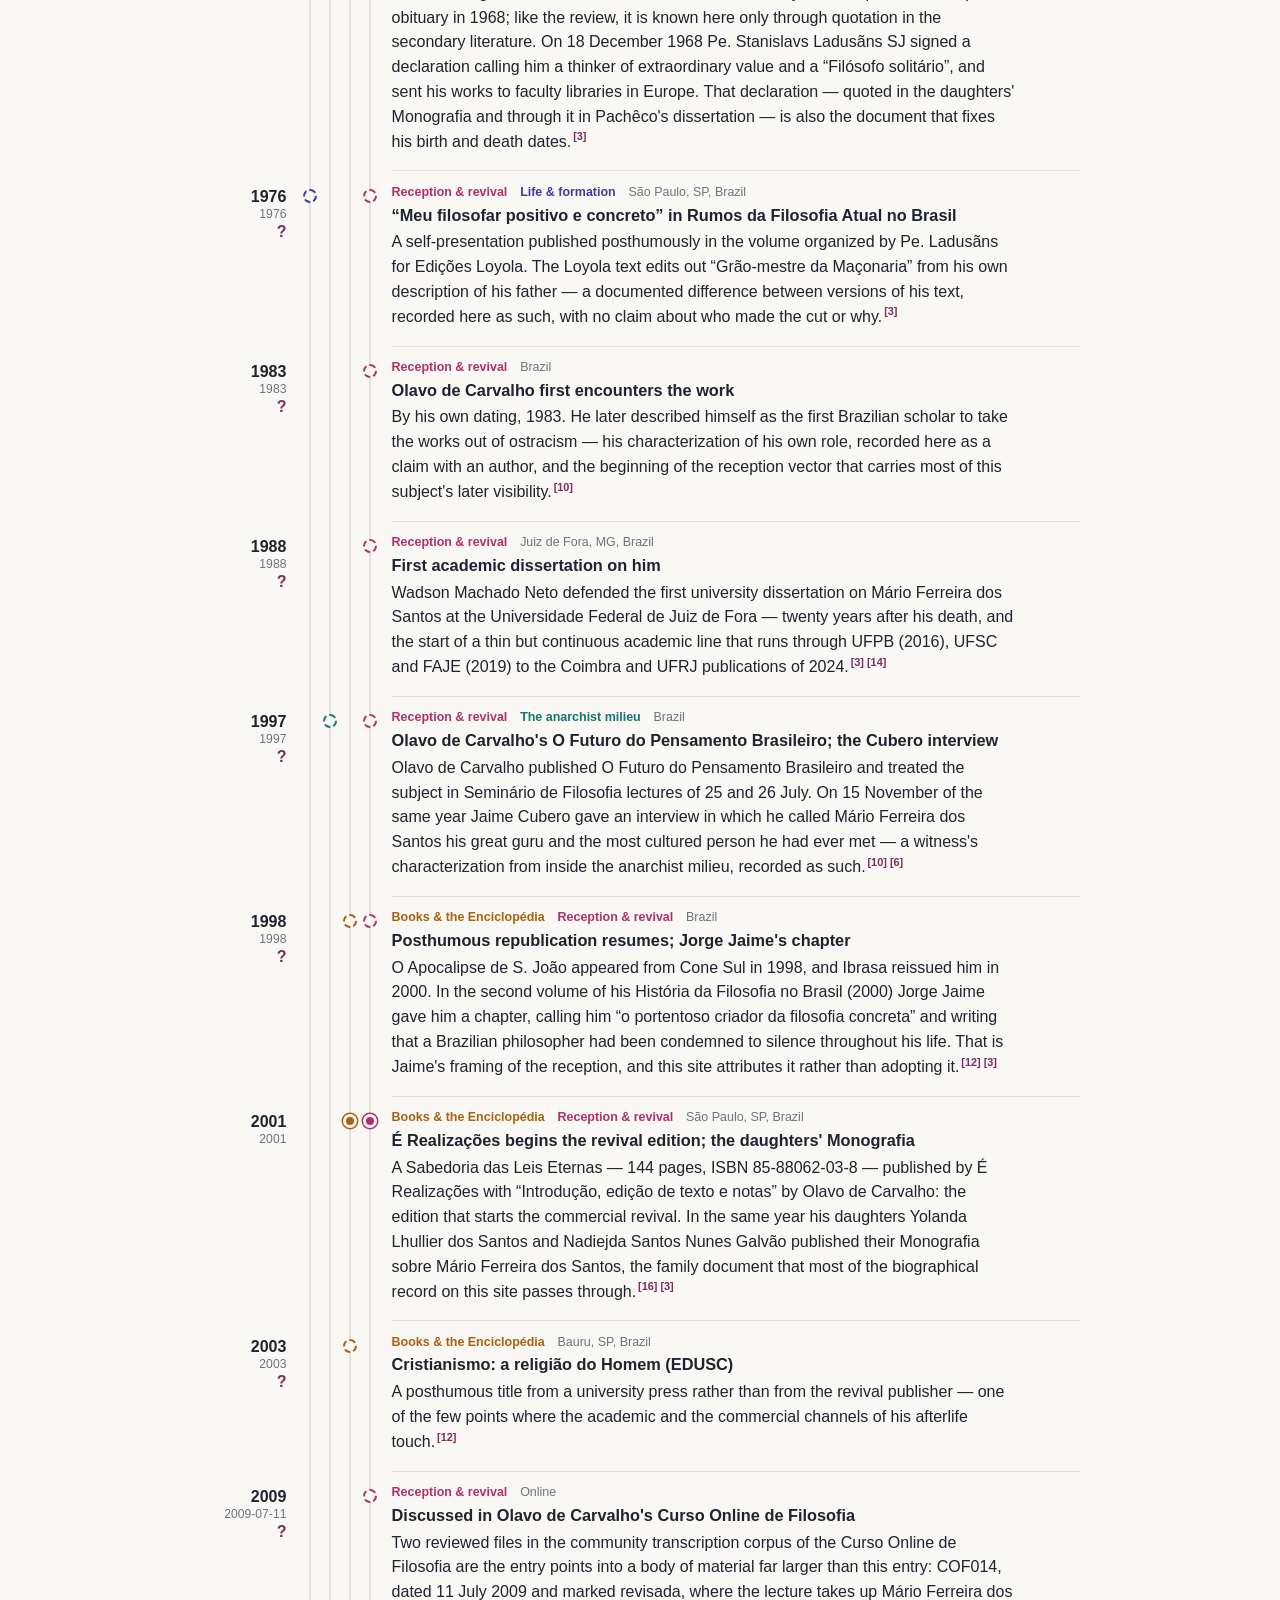
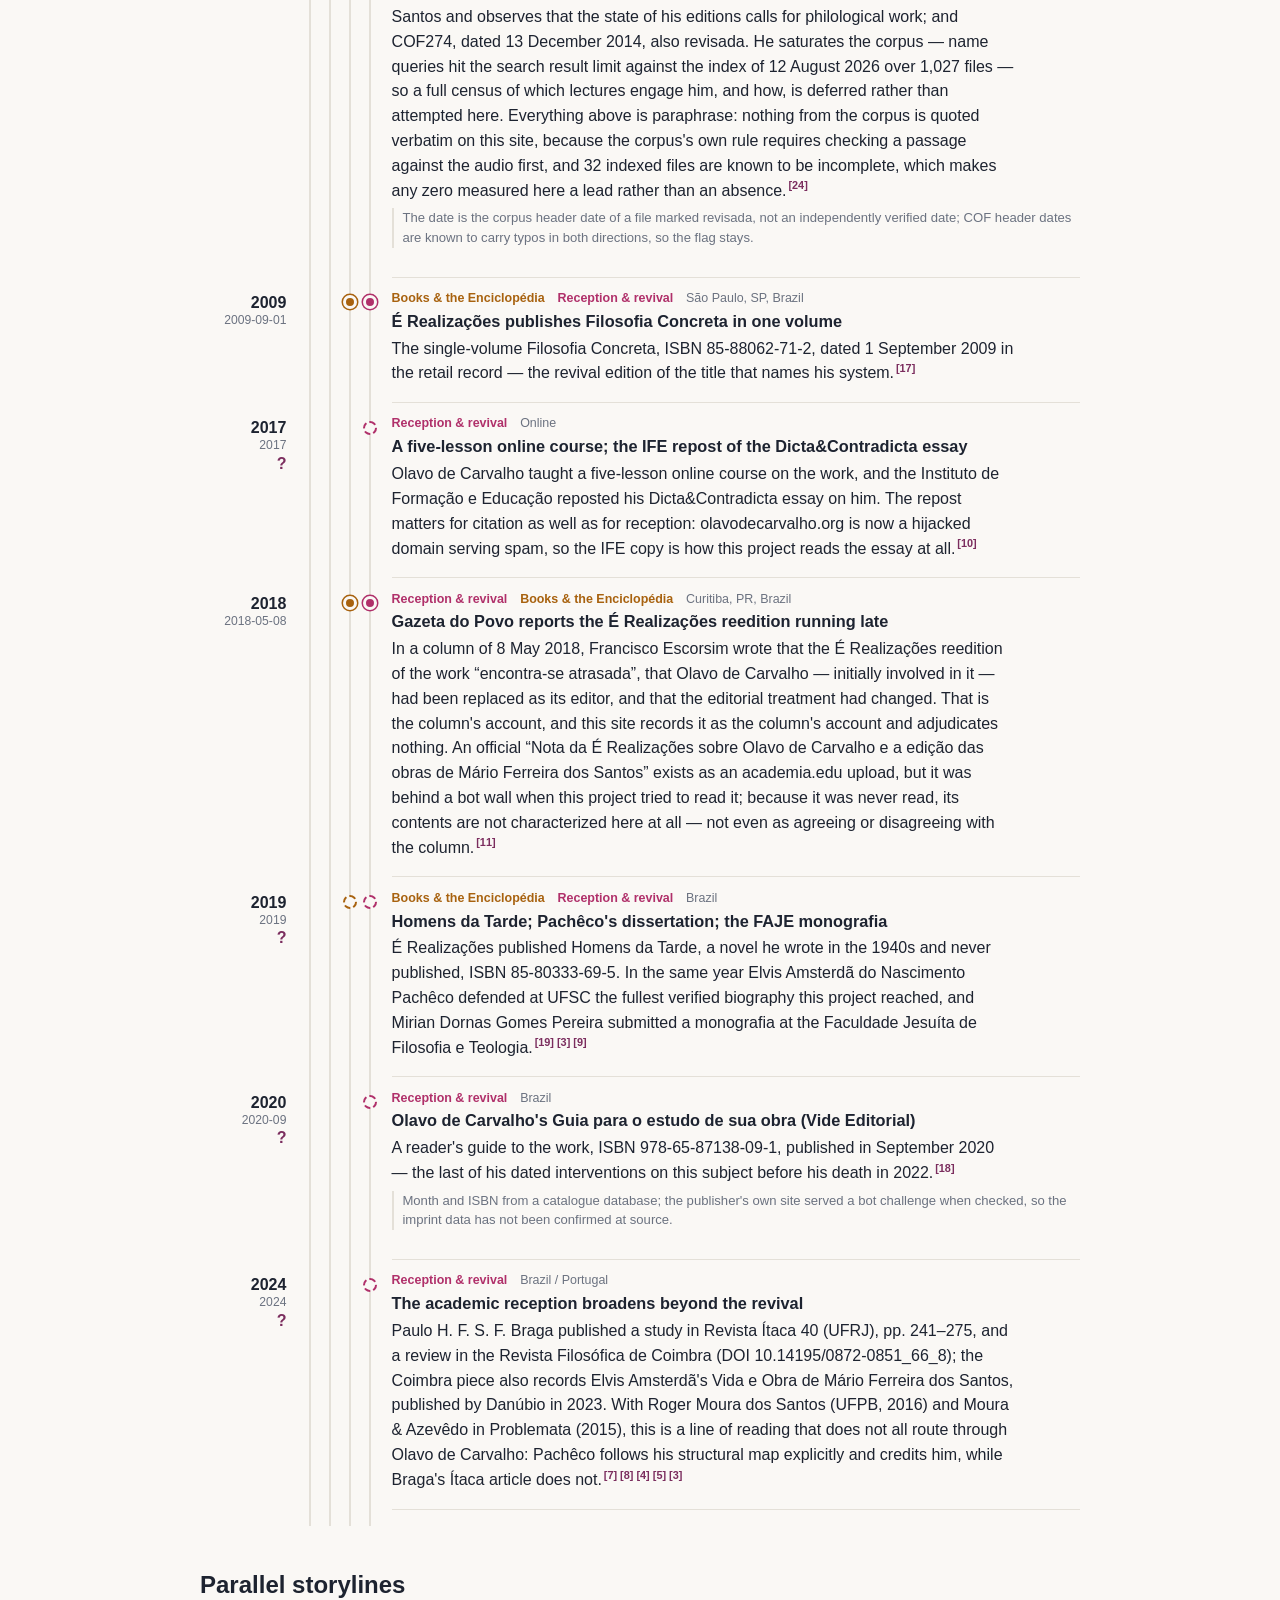
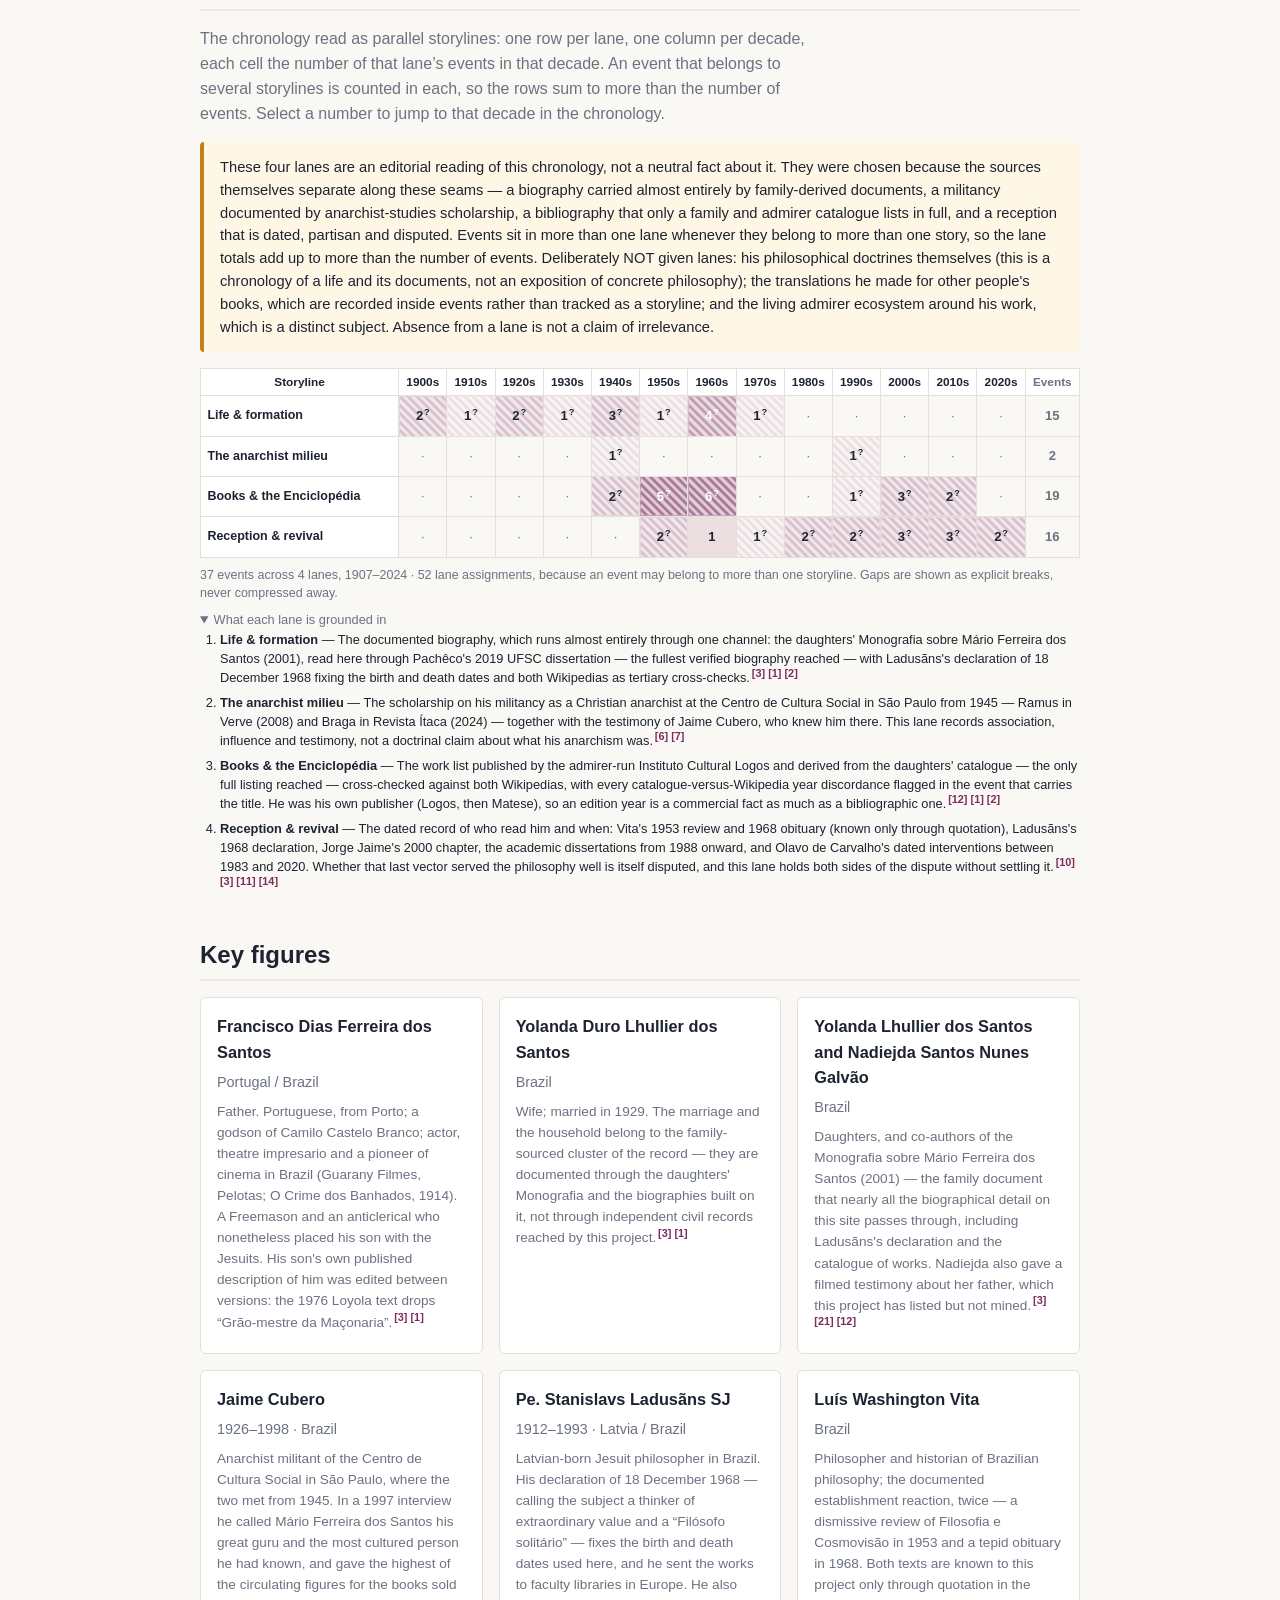
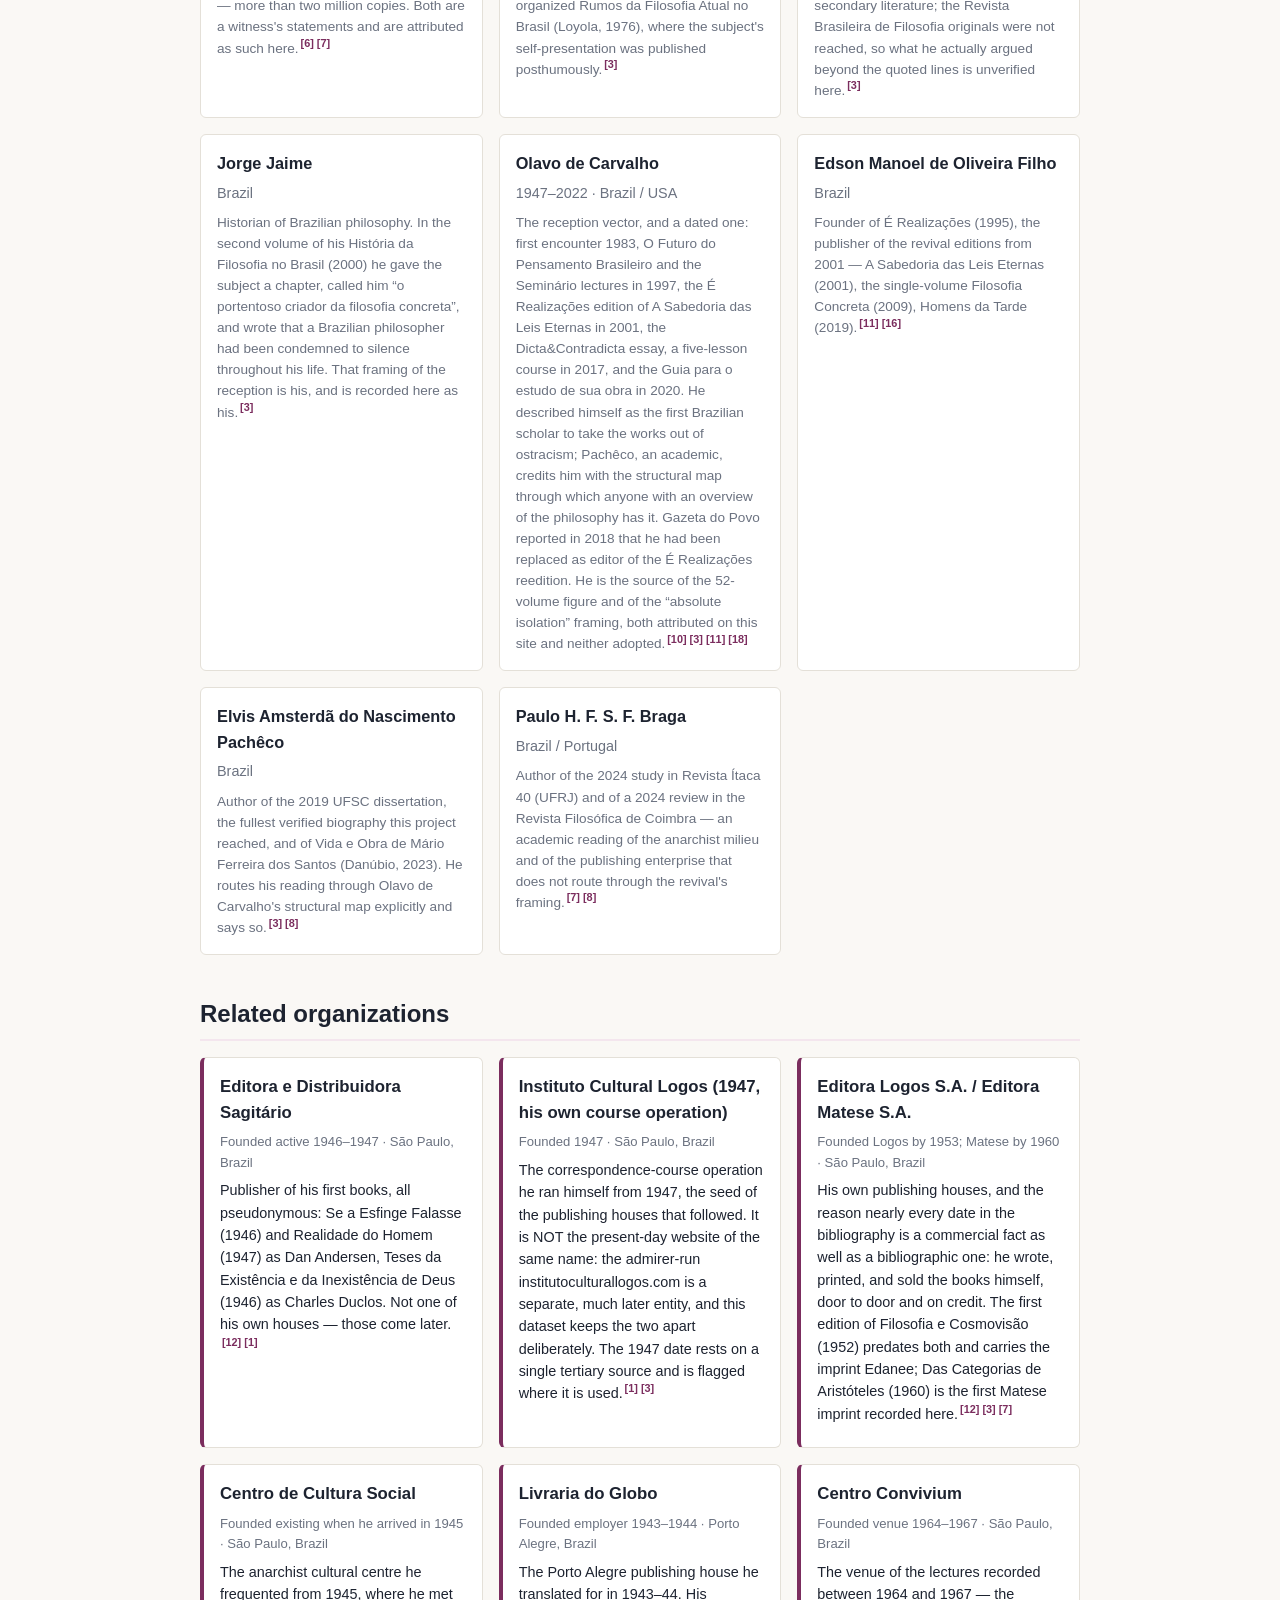
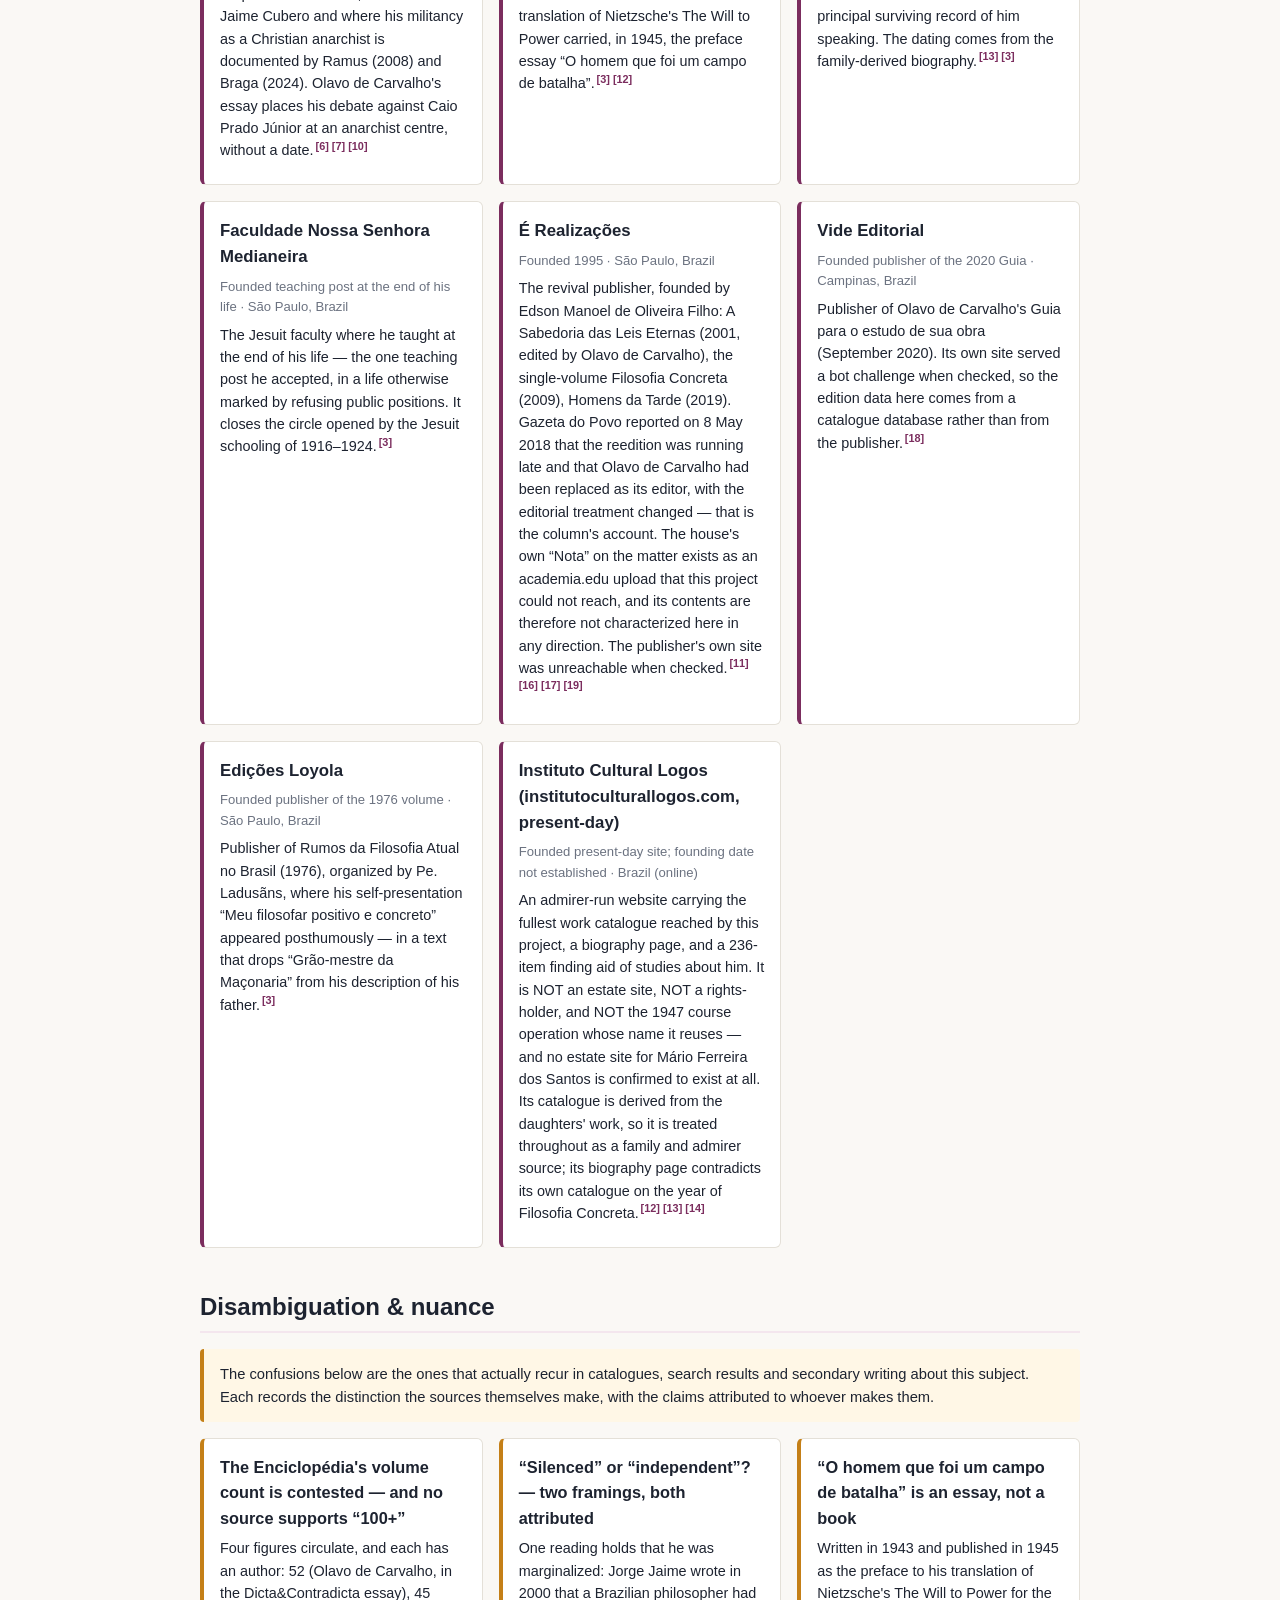
==== commit bd105229: "Chronology as a time river (#5) Moves the site onto the current core template (build.js, validate-da" ====
--- a/docs/en/index.html
+++ b/docs/en/index.html
@@ -14,6 +14,7 @@
     gtag('config', 'G-R9LV1QZHVE');
   </script>
   <link rel="stylesheet" href="../styles.css">
+  <script src="../river.js" defer></script>
   <link rel="canonical" href="https://cronologia.github.io/marioferreirasantos/en/">
   <link rel="alternate" hreflang="en" href="https://cronologia.github.io/marioferreirasantos/en/">
   <link rel="alternate" hreflang="es" href="https://cronologia.github.io/marioferreirasantos/es/">
@@ -95,254 +96,369 @@
       </dl>
     </section>
 
-    <section id="chronology">
+    <section id="chronology" class="river rv-lanes">
       <h2>Chronology</h2>
       <p class="section-intro">Key events in chronological order. A <span class="flag">?</span> flag marks
       dates not yet verified against a primary source.</p>
-      <div class="table-scroll">
-      <table class="meetings">
-        <thead>
-          <tr><th>Year</th><th>Date</th><th>Place</th><th>Event</th></tr>
-        </thead>
-        <tbody>
-        <tr class="decade-row" id="decade-1900"><th colspan="4">1900s</th></tr>
-        <tr>
-          <td class="year">1907</td>
-          <td>1907-01-03</td>
-          <td>Tietê, SP, Brazil</td>
-          <td><strong>Born in Tietê, São Paulo</strong> <span class="muted">— Born while his father&#39;s itinerant theatre company was passing through the town. The date is fixed by Pe. Stanislavs Ladusãns&#39;s declaration of 18 December 1968, which gives both the birth of 3 January 1907 and the death of 11 April 1968; the declaration is quoted from the daughters&#39; Monografia (2001) in Pachêco&#39;s 2019 dissertation, and both Wikipedias agree. His mother&#39;s name is not settled: Pachêco gives Maria do Carmo Menezes Rabello, from Acre, and the Portuguese Wikipedia gives Maria do Carmo dos Santos.</span><sup class="cite"><a href="#ref-3" title="Reference 3">[3]</a> <a href="#ref-1" title="Reference 1">[1]</a> <a href="#ref-2" title="Reference 2">[2]</a></sup></td>
-        </tr>
-        <tr>
-          <td class="year">1909</td>
-          <td>1909 <span class="flag" title="Date not yet verified against a primary source">?</span></td>
-          <td>Pelotas, RS, Brazil</td>
-          <td><strong>The family settles in Pelotas; his father&#39;s cinema venture</strong> <span class="muted">— Francisco Dias Ferreira dos Santos — Portuguese, from Porto, a godson of Camilo Castelo Branco, actor-impresario and a pioneer of cinema in Brazil — settled the family in Pelotas, where he ran Guarany Filmes and made O Crime dos Banhados (1914). Mário appeared as a child actor in Os Óculos do Vovô in 1913. The father was a Freemason and an anticlerical who nevertheless sent his son to the Jesuits.</span><sup class="cite"><a href="#ref-3" title="Reference 3">[3]</a> <a href="#ref-1" title="Reference 1">[1]</a></sup><span class="date-note">The year of the move comes from the family-derived biographical accounts and is not verified against a primary record.</span></td>
-        </tr>
-        <tr class="decade-row" id="decade-1910"><th colspan="4">1910s</th></tr>
-        <tr>
-          <td class="year">1916</td>
-          <td>1916 <span class="flag" title="Date not yet verified against a primary source">?</span></td>
-          <td>Pelotas, RS, Brazil</td>
-          <td><strong>Jesuit schooling at the Gymnasio Gonzaga (1916–1924)</strong> <span class="muted">— Eight years at the Jesuit Gymnasio Gonzaga in Pelotas. Secondary accounts that place him at a Ginásio Anchieta are in error: the Gonzaga is what the biographical record consulted here gives, and the Jesuit formation is the thread that returns at the end of his life, when he taught at the Faculdade Nossa Senhora Medianeira and when Pe. Ladusãns took up his cause after his death.</span><sup class="cite"><a href="#ref-3" title="Reference 3">[3]</a> <a href="#ref-13" title="Reference 13">[13]</a></sup></td>
-        </tr>
-        <tr class="decade-row" id="decade-1920"><th colspan="4">1920s</th></tr>
-        <tr>
-          <td class="year">1925</td>
-          <td>1925 <span class="flag" title="Date not yet verified against a primary source">?</span></td>
-          <td>Porto Alegre, RS, Brazil</td>
-          <td><strong>Law and social sciences in Porto Alegre</strong> <span class="muted">— Pachêco places the studies in 1925–1928. The Portuguese Wikipedia and the admirer-run Instituto Cultural Logos biography instead say he graduated in 1930. The two readings are not reconciled by any source consulted, and this project does not choose between them.</span><sup class="cite"><a href="#ref-3" title="Reference 3">[3]</a> <a href="#ref-1" title="Reference 1">[1]</a> <a href="#ref-13" title="Reference 13">[13]</a></sup><span class="date-note">Start year from Pachêco (2019); the completion year is discordant — 1928 against 1930 — and both are recorded.</span></td>
-        </tr>
-        <tr>
-          <td class="year">1928</td>
-          <td>1928-11-14 <span class="flag" title="Date not yet verified against a primary source">?</span></td>
-          <td>Pelotas, RS, Brazil</td>
-          <td><strong>Court debut praised in the Pelotas press; journalism and marriage</strong> <span class="muted">— The Diário Popular of Pelotas praised his first appearance in court on 14 November 1928. He wrote for that paper and for A Opinião Pública — which he directed in 1929 — as well as for the Diário de Notícias and the Correio do Povo. He married Yolanda Duro Lhullier in 1929.</span><sup class="cite"><a href="#ref-3" title="Reference 3">[3]</a> <a href="#ref-1" title="Reference 1">[1]</a></sup><span class="date-note">The newspaper itself was not read: the Biblioteca Nacional&#39;s digitized press was geo-blocked to this project, so the Pelotas evidence is cited second-hand through the annexes of Pachêco&#39;s dissertation. The flag stays until the paper is read directly.</span></td>
-        </tr>
-        <tr class="decade-row" id="decade-1930"><th colspan="4">1930s</th></tr>
-        <tr>
-          <td class="year">1930</td>
-          <td>1930-12 <span class="flag" title="Date not yet verified against a primary source">?</span></td>
-          <td>Rio Grande do Sul, Brazil</td>
-          <td><strong>Arrested after criticizing the post-revolution government</strong> <span class="muted">— Arrested in December 1930 after publishing criticism of the government installed by that year&#39;s revolution. The month is what the biographical accounts give; no arrest record was reached.</span><sup class="cite"><a href="#ref-3" title="Reference 3">[3]</a> <a href="#ref-1" title="Reference 1">[1]</a></sup></td>
-        </tr>
-        <tr class="decade-row" id="decade-1940"><th colspan="4">1940s</th></tr>
-        <tr>
-          <td class="year">1943</td>
-          <td>1943 <span class="flag" title="Date not yet verified against a primary source">?</span></td>
-          <td>Porto Alegre, RS, Brazil</td>
-          <td><strong>Translator for the Livraria do Globo; the Nietzsche preface</strong> <span class="muted">— He worked as a translator for the Livraria do Globo in 1943–44. The essay “O homem que foi um campo de batalha”, written in 1943, appeared in 1945 as the preface to his translation of Nietzsche&#39;s The Will to Power. It is an essay and not a book, and it is not the 1954 book O Homem que Nasceu Póstumo, with which it is routinely confused. His documented translations include Nietzsche, Pascal, Amiel, Balzac, Aristotle, Porphyry, Plato, Hierocles, Plotinus, Duns Scotus, Goethe, Whitman, Benjamin Constant and Rudolf Rocker; no Kierkegaard translation appears in any catalogue consulted here.</span><sup class="cite"><a href="#ref-3" title="Reference 3">[3]</a> <a href="#ref-12" title="Reference 12">[12]</a> <a href="#ref-1" title="Reference 1">[1]</a></sup></td>
-        </tr>
-        <tr>
-          <td class="year">1945</td>
-          <td>1945 <span class="flag" title="Date not yet verified against a primary source">?</span></td>
-          <td>São Paulo, SP, Brazil</td>
-          <td><strong>Moves to São Paulo; the Centro de Cultura Social</strong> <span class="muted">— He moved to São Paulo in financial difficulty and began frequenting the anarchist Centro de Cultura Social in the same year, where he met Jaime Cubero. Ramus (2008) and Braga (2024) document his militancy as a Christian anarchist and his influence on Jaime and Chico Cubero and on Maurício Tragtenberg. Olavo de Carvalho&#39;s essay recounts a public debate against the Marxist historian Caio Prado Júnior at an anarchist centre but adds that the date escapes him; this project therefore records that debate as undated testimony and does not place it on any year.</span><sup class="cite"><a href="#ref-6" title="Reference 6">[6]</a> <a href="#ref-7" title="Reference 7">[7]</a> <a href="#ref-3" title="Reference 3">[3]</a> <a href="#ref-10" title="Reference 10">[10]</a></sup></td>
-        </tr>
-        <tr>
-          <td class="year">1946</td>
-          <td>1946 <span class="flag" title="Date not yet verified against a primary source">?</span></td>
-          <td>São Paulo, SP, Brazil</td>
-          <td><strong>Pseudonymous debut with Editora Sagitário; the Logos courses</strong> <span class="muted">— His first books appeared under pseudonyms with the Editora e Distribuidora Sagitário: Se a Esfinge Falasse (1946) and Realidade do Homem (1947) as Dan Andersen, Teses da Existência e da Inexistência de Deus (1946) as Charles Duclos. From 1947 he ran correspondence courses through his own Instituto Cultural Logos — a claim carried by a single tertiary source, the Portuguese Wikipedia, and flagged as such. He later put the pseudonymous output nobody credited to him at around twenty volumes.</span><sup class="cite"><a href="#ref-12" title="Reference 12">[12]</a> <a href="#ref-1" title="Reference 1">[1]</a> <a href="#ref-3" title="Reference 3">[3]</a></sup></td>
-        </tr>
-        <tr class="decade-row" id="decade-1950"><th colspan="4">1950s</th></tr>
-        <tr>
-          <td class="year">1950</td>
-          <td>c. 1950 <span class="flag" title="Date not yet verified against a primary source">?</span></td>
-          <td>São Paulo, SP, Brazil</td>
-          <td><strong>The “first metanoia” — an attributed turning point</strong> <span class="muted">— Olavo de Carvalho&#39;s essay places a first conversion of thought “no seu quadragésimo terceiro ano”, his forty-third year, which falls around 1950. The framing and the placement are his; no independent record of such an episode was reached, and this entry exists to put the claim on the timeline with its author attached, not to endorse it.</span><sup class="cite"><a href="#ref-10" title="Reference 10">[10]</a></sup><span class="date-note">Not a dated event in any source. The year is arithmetic on Olavo de Carvalho&#39;s phrase about his forty-third year, and is shown only so the claim has somewhere to sit.</span></td>
-        </tr>
-        <tr>
-          <td class="year">1952</td>
-          <td>1952 <span class="flag" title="Date not yet verified against a primary source">?</span></td>
-          <td>São Paulo, SP, Brazil</td>
-          <td><strong>Filosofia e Cosmovisão opens the Enciclopédia; Vita&#39;s dismissive review</strong> <span class="muted">— Filosofia e Cosmovisão, volume I of the Enciclopédia das Ciências Filosóficas e Sociais, appeared in 1952 — the first edition under the imprint Edanee, before his own houses took the series over. The Portuguese Wikipedia dates the book to 1954 against the family-derived catalogue&#39;s 1952, and the discordance is recorded rather than resolved. Luís Washington Vita, then a fixture of the Brazilian philosophical establishment, reviewed it dismissively in 1953; that review is known to this project only through quotation in the secondary literature, since the Revista Brasileira de Filosofia originals were not reached.</span><sup class="cite"><a href="#ref-12" title="Reference 12">[12]</a> <a href="#ref-1" title="Reference 1">[1]</a> <a href="#ref-3" title="Reference 3">[3]</a></sup></td>
-        </tr>
-        <tr>
-          <td class="year">1953</td>
-          <td>1953 <span class="flag" title="Date not yet verified against a primary source">?</span></td>
-          <td>São Paulo, SP, Brazil</td>
-          <td><strong>Editora Logos: the production run begins</strong> <span class="muted">— Lógica e Dialéctica — dated 1954 by the Portuguese Wikipedia — together with Curso de Oratória e Retórica and Técnica do Discurso Moderno, all published in 1953 under his own Editora Logos. The Curso de Oratória e Retórica ran to twelve editions and was the commercial engine that paid for the philosophy.</span><sup class="cite"><a href="#ref-12" title="Reference 12">[12]</a> <a href="#ref-1" title="Reference 1">[1]</a></sup></td>
-        </tr>
-        <tr>
-          <td class="year">1954</td>
-          <td>1954 <span class="flag" title="Date not yet verified against a primary source">?</span></td>
-          <td>São Paulo, SP, Brazil</td>
-          <td><strong>O Homem que Nasceu Póstumo and Análise Dialética do Marxismo</strong> <span class="muted">— Two books in one year: O Homem que Nasceu Póstumo — a book, distinct from the 1945 preface essay “O homem que foi um campo de batalha”, with which catalogues and search results routinely conflate it — and Análise Dialética do Marxismo, published while he was a regular presence in an anarchist milieu that argued with Marxists on its own terms.</span><sup class="cite"><a href="#ref-12" title="Reference 12">[12]</a> <a href="#ref-1" title="Reference 1">[1]</a></sup></td>
-        </tr>
-        <tr>
-          <td class="year">1956</td>
-          <td>1956 <span class="flag" title="Date not yet verified against a primary source">?</span></td>
-          <td>São Paulo, SP, Brazil</td>
-          <td><strong>Four titles in one year</strong> <span class="muted">— Tratado de Simbólica, Pitágoras e o Tema do Número, O Homem perante o Infinito and Noologia Geral. Two of the four carry a year discordance between the family-derived catalogue and the Portuguese Wikipedia: the Tratado is dated 1955 there, and Pitágoras 1960. Both readings are recorded and neither is adopted.</span><sup class="cite"><a href="#ref-12" title="Reference 12">[12]</a> <a href="#ref-1" title="Reference 1">[1]</a></sup></td>
-        </tr>
-        <tr>
-          <td class="year">1957</td>
-          <td>1957 <span class="flag" title="Date not yet verified against a primary source">?</span></td>
-          <td>São Paulo, SP, Brazil</td>
-          <td><strong>Filosofia Concreta, the Minimax collection and the logic works</strong> <span class="muted">— Filosofia Concreta — the book that names his system — is dated 1957 by the family-derived catalogue and 1956 by the Instituto Cultural Logos&#39;s own biography page, so the admirer site contradicts itself about the central title of the work it exists to promote. The pocket “Minimax” collection of ten volumes and O Um e o Múltiplo em Platão followed in 1958, and Métodos Lógicos e Dialécticos in 1959. A fourth revised edition of Filosofia Concreta, in three volumes, appeared in 1961.</span><sup class="cite"><a href="#ref-12" title="Reference 12">[12]</a> <a href="#ref-13" title="Reference 13">[13]</a> <a href="#ref-1" title="Reference 1">[1]</a></sup></td>
-        </tr>
-        <tr class="decade-row" id="decade-1960"><th colspan="4">1960s</th></tr>
-        <tr>
-          <td class="year">1960</td>
-          <td>1960 <span class="flag" title="Date not yet verified against a primary source">?</span></td>
-          <td>São Paulo, SP, Brazil</td>
-          <td><strong>Editora Matese; the Convite series</strong> <span class="muted">— The first imprint of his second house, Editora Matese, was his edition of Aristotle&#39;s Das Categorias in 1960; Convite à Filosofia, Convite à Estética and Convite à Psicologia Prática followed in 1961. The Convites were written to be sold, and sold they were: door to door and on credit. How many copies is a witness&#39;s number in every telling — Braga (2024) writes of “a casa do milhão”, Jaime Cubero in a 1997 interview said more than two million — and this site attributes both rather than adopting either.</span><sup class="cite"><a href="#ref-12" title="Reference 12">[12]</a> <a href="#ref-7" title="Reference 7">[7]</a> <a href="#ref-6" title="Reference 6">[6]</a></sup></td>
-        </tr>
-        <tr>
-          <td class="year">1963</td>
-          <td>1963 <span class="flag" title="Date not yet verified against a primary source">?</span></td>
-          <td>São Paulo, SP, Brazil</td>
-          <td><strong>Dicionário de Filosofia e Ciências Culturais, four volumes</strong> <span class="muted">— Published by Matese in four volumes — the largest single undertaking inside the Enciclopédia, and one of the multi-volume works that make any count of the series ambiguous.</span><sup class="cite"><a href="#ref-12" title="Reference 12">[12]</a> <a href="#ref-1" title="Reference 1">[1]</a></sup></td>
-        </tr>
-        <tr>
-          <td class="year">1964</td>
-          <td>1964 <span class="flag" title="Date not yet verified against a primary source">?</span></td>
-          <td>São Paulo, SP, Brazil</td>
-          <td><strong>Recorded lectures at the Centro Convivium (1964–1967)</strong> <span class="muted">— A run of lectures recorded at the Centro Convivium in São Paulo between 1964 and 1967 — the main surviving record of him speaking rather than writing. The dating comes from the admirer-run biography and the family-derived catalogue.</span><sup class="cite"><a href="#ref-13" title="Reference 13">[13]</a> <a href="#ref-3" title="Reference 3">[3]</a></sup></td>
-        </tr>
-        <tr>
-          <td class="year">1967</td>
-          <td>1967 <span class="flag" title="Date not yet verified against a primary source">?</span></td>
-          <td>São Paulo, SP, Brazil</td>
-          <td><strong>Invasão Vertical dos Bárbaros and A Sabedoria dos Princípios</strong> <span class="muted">— Invasão Vertical dos Bárbaros — his most widely quoted title — was published by Matese in 1967, not the 1966 that circulates in secondary listings. A Sabedoria dos Princípios opened the Sabedoria series in the same year.</span><sup class="cite"><a href="#ref-12" title="Reference 12">[12]</a> <a href="#ref-1" title="Reference 1">[1]</a></sup></td>
-        </tr>
-        <tr>
-          <td class="year">1967</td>
-          <td>1967-08-16 <span class="flag" title="Date not yet verified against a primary source">?</span></td>
-          <td>São Paulo, SP, Brazil</td>
-          <td><strong>Public lecture at the Othon Palace</strong> <span class="muted">— A lecture on 16 August 1967, less than eight months before his death. The record consulted gives the date and the venue; the subject of the lecture is not stated there, and this site does not supply one.</span><sup class="cite"><a href="#ref-13" title="Reference 13">[13]</a> <a href="#ref-3" title="Reference 3">[3]</a></sup><span class="date-note">The precise date rests on the admirer-run biography page, which is a family-derived source and has not been checked against a contemporary notice.</span></td>
-        </tr>
-        <tr>
-          <td class="year">1968</td>
-          <td>1968 <span class="flag" title="Date not yet verified against a primary source">?</span></td>
-          <td>São Paulo, SP, Brazil</td>
-          <td><strong>The last Sabedoria volumes; the Enciclopédia left unfinished</strong> <span class="muted">— A Sabedoria da Unidade appeared in 1968, and A Sabedoria do Ser e do Nada followed posthumously the same year in two volumes. The Enciclopédia das Ciências Filosóficas e Sociais was never completed, which is one reason its intended size is contested rather than countable.</span><sup class="cite"><a href="#ref-12" title="Reference 12">[12]</a> <a href="#ref-1" title="Reference 1">[1]</a></sup></td>
-        </tr>
-        <tr>
-          <td class="year">1968</td>
-          <td>1968-04-11</td>
-          <td>São Paulo, SP, Brazil</td>
-          <td><strong>Dies in São Paulo, aged 61</strong> <span class="muted">— No source consulted disagrees about the date; the cause is given as cardiovascular disease. One error inside the revival literature is worth recording, because it travels: Olavo de Carvalho&#39;s essay says the illness killed him “aos 65 anos”. He was 61.</span><sup class="cite"><a href="#ref-3" title="Reference 3">[3]</a> <a href="#ref-1" title="Reference 1">[1]</a> <a href="#ref-2" title="Reference 2">[2]</a> <a href="#ref-7" title="Reference 7">[7]</a> <a href="#ref-23" title="Reference 23">[23]</a> <a href="#ref-10" title="Reference 10">[10]</a></sup></td>
-        </tr>
-        <tr>
-          <td class="year">1968</td>
-          <td>1968-12-18</td>
-          <td>São Paulo, SP, Brazil</td>
-          <td><strong>Vita&#39;s tepid obituary; Ladusãns&#39;s declaration and the dispatch to Europe</strong> <span class="muted">— Luís Washington Vita, who had reviewed him dismissively in 1953, published a tepid obituary in 1968; like the review, it is known here only through quotation in the secondary literature. On 18 December 1968 Pe. Stanislavs Ladusãns SJ signed a declaration calling him a thinker of extraordinary value and a “Filósofo solitário”, and sent his works to faculty libraries in Europe. That declaration — quoted in the daughters&#39; Monografia and through it in Pachêco&#39;s dissertation — is also the document that fixes his birth and death dates.</span><sup class="cite"><a href="#ref-3" title="Reference 3">[3]</a></sup></td>
-        </tr>
-        <tr class="decade-row" id="decade-1970"><th colspan="4">1970s</th></tr>
-        <tr>
-          <td class="year">1976</td>
-          <td>1976 <span class="flag" title="Date not yet verified against a primary source">?</span></td>
-          <td>São Paulo, SP, Brazil</td>
-          <td><strong>“Meu filosofar positivo e concreto” in Rumos da Filosofia Atual no Brasil</strong> <span class="muted">— A self-presentation published posthumously in the volume organized by Pe. Ladusãns for Edições Loyola. The Loyola text edits out “Grão-mestre da Maçonaria” from his own description of his father — a documented difference between versions of his text, recorded here as such, with no claim about who made the cut or why.</span><sup class="cite"><a href="#ref-3" title="Reference 3">[3]</a></sup></td>
-        </tr>
-        <tr class="decade-row" id="decade-1980"><th colspan="4">1980s</th></tr>
-        <tr>
-          <td class="year">1983</td>
-          <td>1983 <span class="flag" title="Date not yet verified against a primary source">?</span></td>
-          <td>Brazil</td>
-          <td><strong>Olavo de Carvalho first encounters the work</strong> <span class="muted">— By his own dating, 1983. He later described himself as the first Brazilian scholar to take the works out of ostracism — his characterization of his own role, recorded here as a claim with an author, and the beginning of the reception vector that carries most of this subject&#39;s later visibility.</span><sup class="cite"><a href="#ref-10" title="Reference 10">[10]</a></sup></td>
-        </tr>
-        <tr>
-          <td class="year">1988</td>
-          <td>1988 <span class="flag" title="Date not yet verified against a primary source">?</span></td>
-          <td>Juiz de Fora, MG, Brazil</td>
-          <td><strong>First academic dissertation on him</strong> <span class="muted">— Wadson Machado Neto defended the first university dissertation on Mário Ferreira dos Santos at the Universidade Federal de Juiz de Fora — twenty years after his death, and the start of a thin but continuous academic line that runs through UFPB (2016), UFSC and FAJE (2019) to the Coimbra and UFRJ publications of 2024.</span><sup class="cite"><a href="#ref-3" title="Reference 3">[3]</a> <a href="#ref-14" title="Reference 14">[14]</a></sup></td>
-        </tr>
-        <tr class="decade-row" id="decade-1990"><th colspan="4">1990s</th></tr>
-        <tr>
-          <td class="year">1997</td>
-          <td>1997 <span class="flag" title="Date not yet verified against a primary source">?</span></td>
-          <td>Brazil</td>
-          <td><strong>Olavo de Carvalho&#39;s O Futuro do Pensamento Brasileiro; the Cubero interview</strong> <span class="muted">— Olavo de Carvalho published O Futuro do Pensamento Brasileiro and treated the subject in Seminário de Filosofia lectures of 25 and 26 July. On 15 November of the same year Jaime Cubero gave an interview in which he called Mário Ferreira dos Santos his great guru and the most cultured person he had ever met — a witness&#39;s characterization from inside the anarchist milieu, recorded as such.</span><sup class="cite"><a href="#ref-10" title="Reference 10">[10]</a> <a href="#ref-6" title="Reference 6">[6]</a></sup></td>
-        </tr>
-        <tr>
-          <td class="year">1998</td>
-          <td>1998 <span class="flag" title="Date not yet verified against a primary source">?</span></td>
-          <td>Brazil</td>
-          <td><strong>Posthumous republication resumes; Jorge Jaime&#39;s chapter</strong> <span class="muted">— O Apocalipse de S. João appeared from Cone Sul in 1998, and Ibrasa reissued him in 2000. In the second volume of his História da Filosofia no Brasil (2000) Jorge Jaime gave him a chapter, calling him “o portentoso criador da filosofia concreta” and writing that a Brazilian philosopher had been condemned to silence throughout his life. That is Jaime&#39;s framing of the reception, and this site attributes it rather than adopting it.</span><sup class="cite"><a href="#ref-12" title="Reference 12">[12]</a> <a href="#ref-3" title="Reference 3">[3]</a></sup></td>
-        </tr>
-        <tr class="decade-row" id="decade-2000"><th colspan="4">2000s</th></tr>
-        <tr>
-          <td class="year">2001</td>
-          <td>2001</td>
-          <td>São Paulo, SP, Brazil</td>
-          <td><strong>É Realizações begins the revival edition; the daughters&#39; Monografia</strong> <span class="muted">— A Sabedoria das Leis Eternas — 144 pages, ISBN 85-88062-03-8 — published by É Realizações with “Introdução, edição de texto e notas” by Olavo de Carvalho: the edition that starts the commercial revival. In the same year his daughters Yolanda Lhullier dos Santos and Nadiejda Santos Nunes Galvão published their Monografia sobre Mário Ferreira dos Santos, the family document that most of the biographical record on this site passes through.</span><sup class="cite"><a href="#ref-16" title="Reference 16">[16]</a> <a href="#ref-3" title="Reference 3">[3]</a></sup></td>
-        </tr>
-        <tr>
-          <td class="year">2003</td>
-          <td>2003 <span class="flag" title="Date not yet verified against a primary source">?</span></td>
-          <td>Bauru, SP, Brazil</td>
-          <td><strong>Cristianismo: a religião do Homem (EDUSC)</strong> <span class="muted">— A posthumous title from a university press rather than from the revival publisher — one of the few points where the academic and the commercial channels of his afterlife touch.</span><sup class="cite"><a href="#ref-12" title="Reference 12">[12]</a></sup></td>
-        </tr>
-        <tr>
-          <td class="year">2009</td>
-          <td>2009-07-11 <span class="flag" title="Date not yet verified against a primary source">?</span></td>
-          <td>Online</td>
-          <td><strong>Discussed in Olavo de Carvalho&#39;s Curso Online de Filosofia</strong> <span class="muted">— Two reviewed files in the community transcription corpus of the Curso Online de Filosofia are the entry points into a body of material far larger than this entry: COF014, dated 11 July 2009 and marked revisada, where the lecture takes up Mário Ferreira dos Santos and observes that the state of his editions calls for philological work; and COF274, dated 13 December 2014, also revisada. He saturates the corpus — name queries hit the search result limit against the index of 12 August 2026 over 1,027 files — so a full census of which lectures engage him, and how, is deferred rather than attempted here. Everything above is paraphrase: nothing from the corpus is quoted verbatim on this site, because the corpus&#39;s own rule requires checking a passage against the audio first, and 32 indexed files are known to be incomplete, which makes any zero measured here a lead rather than an absence.</span><sup class="cite"><a href="#ref-24" title="Reference 24">[24]</a></sup><span class="date-note">The date is the corpus header date of a file marked revisada, not an independently verified date; COF header dates are known to carry typos in both directions, so the flag stays.</span></td>
-        </tr>
-        <tr>
-          <td class="year">2009</td>
-          <td>2009-09-01</td>
-          <td>São Paulo, SP, Brazil</td>
-          <td><strong>É Realizações publishes Filosofia Concreta in one volume</strong> <span class="muted">— The single-volume Filosofia Concreta, ISBN 85-88062-71-2, dated 1 September 2009 in the retail record — the revival edition of the title that names his system.</span><sup class="cite"><a href="#ref-17" title="Reference 17">[17]</a></sup></td>
-        </tr>
-        <tr class="decade-row" id="decade-2010"><th colspan="4">2010s</th></tr>
-        <tr>
-          <td class="year">2017</td>
-          <td>2017 <span class="flag" title="Date not yet verified against a primary source">?</span></td>
-          <td>Online</td>
-          <td><strong>A five-lesson online course; the IFE repost of the Dicta&amp;Contradicta essay</strong> <span class="muted">— Olavo de Carvalho taught a five-lesson online course on the work, and the Instituto de Formação e Educação reposted his Dicta&amp;Contradicta essay on him. The repost matters for citation as well as for reception: olavodecarvalho.org is now a hijacked domain serving spam, so the IFE copy is how this project reads the essay at all.</span><sup class="cite"><a href="#ref-10" title="Reference 10">[10]</a></sup></td>
-        </tr>
-        <tr>
-          <td class="year">2018</td>
-          <td>2018-05-08</td>
-          <td>Curitiba, PR, Brazil</td>
-          <td><strong>Gazeta do Povo reports the É Realizações reedition running late</strong> <span class="muted">— In a column of 8 May 2018, Francisco Escorsim wrote that the É Realizações reedition of the work “encontra-se atrasada”, that Olavo de Carvalho — initially involved in it — had been replaced as its editor, and that the editorial treatment had changed. That is the column&#39;s account, and this site records it as the column&#39;s account and adjudicates nothing. An official “Nota da É Realizações sobre Olavo de Carvalho e a edição das obras de Mário Ferreira dos Santos” exists as an academia.edu upload, but it was behind a bot wall when this project tried to read it; because it was never read, its contents are not characterized here at all — not even as agreeing or disagreeing with the column.</span><sup class="cite"><a href="#ref-11" title="Reference 11">[11]</a></sup></td>
-        </tr>
-        <tr>
-          <td class="year">2019</td>
-          <td>2019 <span class="flag" title="Date not yet verified against a primary source">?</span></td>
-          <td>Brazil</td>
-          <td><strong>Homens da Tarde; Pachêco&#39;s dissertation; the FAJE monografia</strong> <span class="muted">— É Realizações published Homens da Tarde, a novel he wrote in the 1940s and never published, ISBN 85-80333-69-5. In the same year Elvis Amsterdã do Nascimento Pachêco defended at UFSC the fullest verified biography this project reached, and Mirian Dornas Gomes Pereira submitted a monografia at the Faculdade Jesuíta de Filosofia e Teologia.</span><sup class="cite"><a href="#ref-19" title="Reference 19">[19]</a> <a href="#ref-3" title="Reference 3">[3]</a> <a href="#ref-9" title="Reference 9">[9]</a></sup></td>
-        </tr>
-        <tr class="decade-row" id="decade-2020"><th colspan="4">2020s</th></tr>
-        <tr>
-          <td class="year">2020</td>
-          <td>2020-09 <span class="flag" title="Date not yet verified against a primary source">?</span></td>
-          <td>Brazil</td>
-          <td><strong>Olavo de Carvalho&#39;s Guia para o estudo de sua obra (Vide Editorial)</strong> <span class="muted">— A reader&#39;s guide to the work, ISBN 978-65-87138-09-1, published in September 2020 — the last of his dated interventions on this subject before his death in 2022.</span><sup class="cite"><a href="#ref-18" title="Reference 18">[18]</a></sup><span class="date-note">Month and ISBN from a catalogue database; the publisher&#39;s own site served a bot challenge when checked, so the imprint data has not been confirmed at source.</span></td>
-        </tr>
-        <tr>
-          <td class="year">2024</td>
-          <td>2024 <span class="flag" title="Date not yet verified against a primary source">?</span></td>
-          <td>Brazil / Portugal</td>
-          <td><strong>The academic reception broadens beyond the revival</strong> <span class="muted">— Paulo H. F. S. F. Braga published a study in Revista Ítaca 40 (UFRJ), pp. 241–275, and a review in the Revista Filosófica de Coimbra (DOI 10.14195/0872-0851_66_8); the Coimbra piece also records Elvis Amsterdã&#39;s Vida e Obra de Mário Ferreira dos Santos, published by Danúbio in 2023. With Roger Moura dos Santos (UFPB, 2016) and Moura &amp; Azevêdo in Problemata (2015), this is a line of reading that does not all route through Olavo de Carvalho: Pachêco follows his structural map explicitly and credits him, while Braga&#39;s Ítaca article does not.</span><sup class="cite"><a href="#ref-7" title="Reference 7">[7]</a> <a href="#ref-8" title="Reference 8">[8]</a> <a href="#ref-4" title="Reference 4">[4]</a> <a href="#ref-5" title="Reference 5">[5]</a> <a href="#ref-3" title="Reference 3">[3]</a></sup></td>
-        </tr>
-        </tbody>
-      </table>
-      </div>
+      <div class="rv-bar">
+        <div class="rv-controls" role="group" aria-label="Filter the chronology" hidden>
+          <label class="rv-chip rv-l0"><input type="checkbox" data-lane="life" checked><span class="rv-sw"></span>Life &amp; formation</label>
+          <label class="rv-chip rv-l1"><input type="checkbox" data-lane="anarchism" checked><span class="rv-sw"></span>The anarchist milieu</label>
+          <label class="rv-chip rv-l2"><input type="checkbox" data-lane="works" checked><span class="rv-sw"></span>Books &amp; the Enciclopédia</label>
+          <label class="rv-chip rv-l3"><input type="checkbox" data-lane="reception" checked><span class="rv-sw"></span>Reception &amp; revival</label>
+          <label class="rv-chip rv-firm"><input type="checkbox" data-firm><span class="rv-sw"></span>Firm dates only</label>
+          <label class="rv-find">Find <input type="search" autocomplete="off"></label>
+          <p class="rv-status" aria-live="polite" data-all="all {n} events" data-some="{n} of {total} events shown" data-reading="Reading"></p>
+        </div>
+        <svg class="rv-ribbon" viewBox="-4 0 1008 62" preserveAspectRatio="xMinYMid meet" role="img" aria-label="Overview of all 37 events in 4 storylines; long gaps in the record are drawn as breaks">
+          <rect class="rv-row" x="0" y="2" width="1000" height="9"/><rect class="rv-row" x="0" y="13" width="1000" height="9"/><rect class="rv-row" x="0" y="24" width="1000" height="9"/><rect class="rv-row" x="0" y="35" width="1000" height="9"/>
+          <line class="rv-tick rv-l0" data-i="0" x1="57.7" x2="57.7" y1="3.5" y2="9.5"/><line class="rv-tick rv-l0 rv-u" data-i="1" x1="73.1" x2="73.1" y1="3.5" y2="9.5"/><line class="rv-tick rv-l0 rv-u" data-i="2" x1="126.9" x2="126.9" y1="3.5" y2="9.5"/><line class="rv-tick rv-l0 rv-u" data-i="3" x1="196.1" x2="196.1" y1="3.5" y2="9.5"/><line class="rv-tick rv-l0 rv-u" data-i="4" x1="219.2" x2="219.2" y1="3.5" y2="9.5"/><line class="rv-tick rv-l0 rv-u" data-i="5" x1="234.6" x2="234.6" y1="3.5" y2="9.5"/><line class="rv-tick rv-l0 rv-u" data-i="6" x1="334.6" x2="334.6" y1="3.5" y2="9.5"/><line class="rv-tick rv-l2 rv-u" data-i="6" x1="334.6" x2="334.6" y1="25.5" y2="31.5"/><line class="rv-tick rv-l0 rv-u" data-i="7" x1="350" x2="350" y1="3.5" y2="9.5"/><line class="rv-tick rv-l1 rv-u" data-i="7" x1="350" x2="350" y1="14.5" y2="20.5"/><line class="rv-tick rv-l0 rv-u" data-i="8" x1="357.7" x2="357.7" y1="3.5" y2="9.5"/><line class="rv-tick rv-l2 rv-u" data-i="8" x1="357.7" x2="357.7" y1="25.5" y2="31.5"/><line class="rv-tick rv-l0 rv-u" data-i="9" x1="388.4" x2="388.4" y1="3.5" y2="9.5"/><line class="rv-tick rv-l3 rv-u" data-i="9" x1="388.4" x2="388.4" y1="36.5" y2="42.5"/><line class="rv-tick rv-l2 rv-u" data-i="10" x1="403.8" x2="403.8" y1="25.5" y2="31.5"/><line class="rv-tick rv-l3 rv-u" data-i="10" x1="403.8" x2="403.8" y1="36.5" y2="42.5"/><line class="rv-tick rv-l2 rv-u" data-i="11" x1="411.5" x2="411.5" y1="25.5" y2="31.5"/><line class="rv-tick rv-l2 rv-u" data-i="12" x1="419.2" x2="419.2" y1="25.5" y2="31.5"/><line class="rv-tick rv-l2 rv-u" data-i="13" x1="434.6" x2="434.6" y1="25.5" y2="31.5"/><line class="rv-tick rv-l2 rv-u" data-i="14" x1="442.3" x2="442.3" y1="25.5" y2="31.5"/><line class="rv-tick rv-l2 rv-u" data-i="15" x1="465.3" x2="465.3" y1="25.5" y2="31.5"/><line class="rv-tick rv-l0 rv-u" data-i="15" x1="465.3" x2="465.3" y1="3.5" y2="9.5"/><line class="rv-tick rv-l2 rv-u" data-i="16" x1="488.4" x2="488.4" y1="25.5" y2="31.5"/><line class="rv-tick rv-l0 rv-u" data-i="17" x1="496.1" x2="496.1" y1="3.5" y2="9.5"/><line class="rv-tick rv-l2 rv-u" data-i="17" x1="496.1" x2="496.1" y1="25.5" y2="31.5"/><line class="rv-tick rv-l2 rv-u" data-i="18" x1="519.2" x2="519.2" y1="25.5" y2="31.5"/><line class="rv-tick rv-l0 rv-u" data-i="19" x1="519.2" x2="519.2" y1="3.5" y2="9.5"/><line class="rv-tick rv-l2 rv-u" data-i="19" x1="519.2" x2="519.2" y1="25.5" y2="31.5"/><line class="rv-tick rv-l2 rv-u" data-i="20" x1="526.9" x2="526.9" y1="25.5" y2="31.5"/><line class="rv-tick rv-l0" data-i="21" x1="526.9" x2="526.9" y1="3.5" y2="9.5"/><line class="rv-tick rv-l3" data-i="22" x1="526.9" x2="526.9" y1="36.5" y2="42.5"/><line class="rv-tick rv-l3 rv-u" data-i="23" x1="588.5" x2="588.5" y1="36.5" y2="42.5"/><line class="rv-tick rv-l0 rv-u" data-i="23" x1="588.5" x2="588.5" y1="3.5" y2="9.5"/><line class="rv-tick rv-l3 rv-u" data-i="24" x1="642.3" x2="642.3" y1="36.5" y2="42.5"/><line class="rv-tick rv-l3 rv-u" data-i="25" x1="680.8" x2="680.8" y1="36.5" y2="42.5"/><line class="rv-tick rv-l3 rv-u" data-i="26" x1="750" x2="750" y1="36.5" y2="42.5"/><line class="rv-tick rv-l1 rv-u" data-i="26" x1="750" x2="750" y1="14.5" y2="20.5"/><line class="rv-tick rv-l2 rv-u" data-i="27" x1="757.7" x2="757.7" y1="25.5" y2="31.5"/><line class="rv-tick rv-l3 rv-u" data-i="27" x1="757.7" x2="757.7" y1="36.5" y2="42.5"/><line class="rv-tick rv-l2" data-i="28" x1="780.7" x2="780.7" y1="25.5" y2="31.5"/><line class="rv-tick rv-l3" data-i="28" x1="780.7" x2="780.7" y1="36.5" y2="42.5"/><line class="rv-tick rv-l2 rv-u" data-i="29" x1="796.1" x2="796.1" y1="25.5" y2="31.5"/><line class="rv-tick rv-l3 rv-u" data-i="30" x1="842.3" x2="842.3" y1="36.5" y2="42.5"/><line class="rv-tick rv-l2" data-i="31" x1="842.3" x2="842.3" y1="25.5" y2="31.5"/><line class="rv-tick rv-l3" data-i="31" x1="842.3" x2="842.3" y1="36.5" y2="42.5"/><line class="rv-tick rv-l3 rv-u" data-i="32" x1="903.9" x2="903.9" y1="36.5" y2="42.5"/><line class="rv-tick rv-l3" data-i="33" x1="911.6" x2="911.6" y1="36.5" y2="42.5"/><line class="rv-tick rv-l2" data-i="33" x1="911.6" x2="911.6" y1="25.5" y2="31.5"/><line class="rv-tick rv-l2 rv-u" data-i="34" x1="919.3" x2="919.3" y1="25.5" y2="31.5"/><line class="rv-tick rv-l3 rv-u" data-i="34" x1="919.3" x2="919.3" y1="36.5" y2="42.5"/><line class="rv-tick rv-l3 rv-u" data-i="35" x1="926.9" x2="926.9" y1="36.5" y2="42.5"/><line class="rv-tick rv-l3 rv-u" data-i="36" x1="957.7" x2="957.7" y1="36.5" y2="42.5"/>
+          <text class="rv-axis" x="0" y="59" text-anchor="start">1907</text><text class="rv-axis" x="1000" y="59" text-anchor="end">2024</text><rect class="rv-win" x="0" y="0" width="0" height="46"/>
+        </svg>
+      </div>
+      <ol class="rv-list" style="--lanes:4">
+        <li class="rv-e" id="decade-1900" data-i="0" data-lanes="life" data-decade="1900s">
+          <div class="rv-year">1907<small>1907-01-03</small></div>
+          <div class="rv-node" aria-hidden="true"><i class="rv-l0" style="--k:0"></i></div>
+          <div class="rv-card">
+            <p class="rv-kick"><span class="rv-lane rv-l0">Life &amp; formation</span><span>Tietê, SP, Brazil</span></p>
+            <h3>Born in Tietê, São Paulo</h3>
+            <p class="rv-text">Born while his father&#39;s itinerant theatre company was passing through the town. The date is fixed by Pe. Stanislavs Ladusãns&#39;s declaration of 18 December 1968, which gives both the birth of 3 January 1907 and the death of 11 April 1968; the declaration is quoted from the daughters&#39; Monografia (2001) in Pachêco&#39;s 2019 dissertation, and both Wikipedias agree. His mother&#39;s name is not settled: Pachêco gives Maria do Carmo Menezes Rabello, from Acre, and the Portuguese Wikipedia gives Maria do Carmo dos Santos.<sup class="cite"><a href="#ref-3" title="Reference 3">[3]</a> <a href="#ref-1" title="Reference 1">[1]</a> <a href="#ref-2" title="Reference 2">[2]</a></sup></p>
+          </div>
+        </li>
+        <li class="rv-e rv-u" data-i="1" data-lanes="life" data-decade="1900s">
+          <div class="rv-year">1909<small>1909</small> <span class="flag" title="Date not yet verified against a primary source">?</span></div>
+          <div class="rv-node" aria-hidden="true"><i class="rv-l0" style="--k:0"></i></div>
+          <div class="rv-card">
+            <p class="rv-kick"><span class="rv-lane rv-l0">Life &amp; formation</span><span>Pelotas, RS, Brazil</span></p>
+            <h3>The family settles in Pelotas; his father&#39;s cinema venture</h3>
+            <p class="rv-text">Francisco Dias Ferreira dos Santos — Portuguese, from Porto, a godson of Camilo Castelo Branco, actor-impresario and a pioneer of cinema in Brazil — settled the family in Pelotas, where he ran Guarany Filmes and made O Crime dos Banhados (1914). Mário appeared as a child actor in Os Óculos do Vovô in 1913. The father was a Freemason and an anticlerical who nevertheless sent his son to the Jesuits.<sup class="cite"><a href="#ref-3" title="Reference 3">[3]</a> <a href="#ref-1" title="Reference 1">[1]</a></sup></p>
+            <p class="date-note">The year of the move comes from the family-derived biographical accounts and is not verified against a primary record.</p>
+          </div>
+        </li>
+        <li class="rv-e rv-u" id="decade-1910" data-i="2" data-lanes="life" data-decade="1910s">
+          <div class="rv-year">1916<small>1916</small> <span class="flag" title="Date not yet verified against a primary source">?</span></div>
+          <div class="rv-node" aria-hidden="true"><i class="rv-l0" style="--k:0"></i></div>
+          <div class="rv-card">
+            <p class="rv-kick"><span class="rv-lane rv-l0">Life &amp; formation</span><span>Pelotas, RS, Brazil</span></p>
+            <h3>Jesuit schooling at the Gymnasio Gonzaga (1916–1924)</h3>
+            <p class="rv-text">Eight years at the Jesuit Gymnasio Gonzaga in Pelotas. Secondary accounts that place him at a Ginásio Anchieta are in error: the Gonzaga is what the biographical record consulted here gives, and the Jesuit formation is the thread that returns at the end of his life, when he taught at the Faculdade Nossa Senhora Medianeira and when Pe. Ladusãns took up his cause after his death.<sup class="cite"><a href="#ref-3" title="Reference 3">[3]</a> <a href="#ref-13" title="Reference 13">[13]</a></sup></p>
+          </div>
+        </li>
+        <li class="rv-e rv-u" id="decade-1920" data-i="3" data-lanes="life" data-decade="1920s">
+          <div class="rv-year">1925<small>1925</small> <span class="flag" title="Date not yet verified against a primary source">?</span></div>
+          <div class="rv-node" aria-hidden="true"><i class="rv-l0" style="--k:0"></i></div>
+          <div class="rv-card">
+            <p class="rv-kick"><span class="rv-lane rv-l0">Life &amp; formation</span><span>Porto Alegre, RS, Brazil</span></p>
+            <h3>Law and social sciences in Porto Alegre</h3>
+            <p class="rv-text">Pachêco places the studies in 1925–1928. The Portuguese Wikipedia and the admirer-run Instituto Cultural Logos biography instead say he graduated in 1930. The two readings are not reconciled by any source consulted, and this project does not choose between them.<sup class="cite"><a href="#ref-3" title="Reference 3">[3]</a> <a href="#ref-1" title="Reference 1">[1]</a> <a href="#ref-13" title="Reference 13">[13]</a></sup></p>
+            <p class="date-note">Start year from Pachêco (2019); the completion year is discordant — 1928 against 1930 — and both are recorded.</p>
+          </div>
+        </li>
+        <li class="rv-e rv-u" data-i="4" data-lanes="life" data-decade="1920s">
+          <div class="rv-year">1928<small>1928-11-14</small> <span class="flag" title="Date not yet verified against a primary source">?</span></div>
+          <div class="rv-node" aria-hidden="true"><i class="rv-l0" style="--k:0"></i></div>
+          <div class="rv-card">
+            <p class="rv-kick"><span class="rv-lane rv-l0">Life &amp; formation</span><span>Pelotas, RS, Brazil</span></p>
+            <h3>Court debut praised in the Pelotas press; journalism and marriage</h3>
+            <p class="rv-text">The Diário Popular of Pelotas praised his first appearance in court on 14 November 1928. He wrote for that paper and for A Opinião Pública — which he directed in 1929 — as well as for the Diário de Notícias and the Correio do Povo. He married Yolanda Duro Lhullier in 1929.<sup class="cite"><a href="#ref-3" title="Reference 3">[3]</a> <a href="#ref-1" title="Reference 1">[1]</a></sup></p>
+            <p class="date-note">The newspaper itself was not read: the Biblioteca Nacional&#39;s digitized press was geo-blocked to this project, so the Pelotas evidence is cited second-hand through the annexes of Pachêco&#39;s dissertation. The flag stays until the paper is read directly.</p>
+          </div>
+        </li>
+        <li class="rv-e rv-u" id="decade-1930" data-i="5" data-lanes="life" data-decade="1930s">
+          <div class="rv-year">1930<small>1930-12</small> <span class="flag" title="Date not yet verified against a primary source">?</span></div>
+          <div class="rv-node" aria-hidden="true"><i class="rv-l0" style="--k:0"></i></div>
+          <div class="rv-card">
+            <p class="rv-kick"><span class="rv-lane rv-l0">Life &amp; formation</span><span>Rio Grande do Sul, Brazil</span></p>
+            <h3>Arrested after criticizing the post-revolution government</h3>
+            <p class="rv-text">Arrested in December 1930 after publishing criticism of the government installed by that year&#39;s revolution. The month is what the biographical accounts give; no arrest record was reached.<sup class="cite"><a href="#ref-3" title="Reference 3">[3]</a> <a href="#ref-1" title="Reference 1">[1]</a></sup></p>
+          </div>
+        </li>
+        <li class="rv-e rv-u" id="decade-1940" data-i="6" data-lanes="life works" data-decade="1940s">
+          <div class="rv-year">1943<small>1943</small> <span class="flag" title="Date not yet verified against a primary source">?</span></div>
+          <div class="rv-node" aria-hidden="true"><i class="rv-l0" style="--k:0"></i><i class="rv-l2" style="--k:2"></i></div>
+          <div class="rv-card">
+            <p class="rv-kick"><span class="rv-lane rv-l0">Life &amp; formation</span><span class="rv-lane rv-l2">Books &amp; the Enciclopédia</span><span>Porto Alegre, RS, Brazil</span></p>
+            <h3>Translator for the Livraria do Globo; the Nietzsche preface</h3>
+            <p class="rv-text">He worked as a translator for the Livraria do Globo in 1943–44. The essay “O homem que foi um campo de batalha”, written in 1943, appeared in 1945 as the preface to his translation of Nietzsche&#39;s The Will to Power. It is an essay and not a book, and it is not the 1954 book O Homem que Nasceu Póstumo, with which it is routinely confused. His documented translations include Nietzsche, Pascal, Amiel, Balzac, Aristotle, Porphyry, Plato, Hierocles, Plotinus, Duns Scotus, Goethe, Whitman, Benjamin Constant and Rudolf Rocker; no Kierkegaard translation appears in any catalogue consulted here.<sup class="cite"><a href="#ref-3" title="Reference 3">[3]</a> <a href="#ref-12" title="Reference 12">[12]</a> <a href="#ref-1" title="Reference 1">[1]</a></sup></p>
+          </div>
+        </li>
+        <li class="rv-e rv-u" data-i="7" data-lanes="life anarchism" data-decade="1940s">
+          <div class="rv-year">1945<small>1945</small> <span class="flag" title="Date not yet verified against a primary source">?</span></div>
+          <div class="rv-node" aria-hidden="true"><i class="rv-l0" style="--k:0"></i><i class="rv-l1" style="--k:1"></i></div>
+          <div class="rv-card">
+            <p class="rv-kick"><span class="rv-lane rv-l0">Life &amp; formation</span><span class="rv-lane rv-l1">The anarchist milieu</span><span>São Paulo, SP, Brazil</span></p>
+            <h3>Moves to São Paulo; the Centro de Cultura Social</h3>
+            <p class="rv-text">He moved to São Paulo in financial difficulty and began frequenting the anarchist Centro de Cultura Social in the same year, where he met Jaime Cubero. Ramus (2008) and Braga (2024) document his militancy as a Christian anarchist and his influence on Jaime and Chico Cubero and on Maurício Tragtenberg. Olavo de Carvalho&#39;s essay recounts a public debate against the Marxist historian Caio Prado Júnior at an anarchist centre but adds that the date escapes him; this project therefore records that debate as undated testimony and does not place it on any year.<sup class="cite"><a href="#ref-6" title="Reference 6">[6]</a> <a href="#ref-7" title="Reference 7">[7]</a> <a href="#ref-3" title="Reference 3">[3]</a> <a href="#ref-10" title="Reference 10">[10]</a></sup></p>
+          </div>
+        </li>
+        <li class="rv-e rv-u" data-i="8" data-lanes="life works" data-decade="1940s">
+          <div class="rv-year">1946<small>1946</small> <span class="flag" title="Date not yet verified against a primary source">?</span></div>
+          <div class="rv-node" aria-hidden="true"><i class="rv-l0" style="--k:0"></i><i class="rv-l2" style="--k:2"></i></div>
+          <div class="rv-card">
+            <p class="rv-kick"><span class="rv-lane rv-l0">Life &amp; formation</span><span class="rv-lane rv-l2">Books &amp; the Enciclopédia</span><span>São Paulo, SP, Brazil</span></p>
+            <h3>Pseudonymous debut with Editora Sagitário; the Logos courses</h3>
+            <p class="rv-text">His first books appeared under pseudonyms with the Editora e Distribuidora Sagitário: Se a Esfinge Falasse (1946) and Realidade do Homem (1947) as Dan Andersen, Teses da Existência e da Inexistência de Deus (1946) as Charles Duclos. From 1947 he ran correspondence courses through his own Instituto Cultural Logos — a claim carried by a single tertiary source, the Portuguese Wikipedia, and flagged as such. He later put the pseudonymous output nobody credited to him at around twenty volumes.<sup class="cite"><a href="#ref-12" title="Reference 12">[12]</a> <a href="#ref-1" title="Reference 1">[1]</a> <a href="#ref-3" title="Reference 3">[3]</a></sup></p>
+          </div>
+        </li>
+        <li class="rv-e rv-u" id="decade-1950" data-i="9" data-lanes="life reception" data-decade="1950s">
+          <div class="rv-year">1950<small>c. 1950</small> <span class="flag" title="Date not yet verified against a primary source">?</span></div>
+          <div class="rv-node" aria-hidden="true"><i class="rv-l0" style="--k:0"></i><i class="rv-l3" style="--k:3"></i></div>
+          <div class="rv-card">
+            <p class="rv-kick"><span class="rv-lane rv-l0">Life &amp; formation</span><span class="rv-lane rv-l3">Reception &amp; revival</span><span>São Paulo, SP, Brazil</span></p>
+            <h3>The “first metanoia” — an attributed turning point</h3>
+            <p class="rv-text">Olavo de Carvalho&#39;s essay places a first conversion of thought “no seu quadragésimo terceiro ano”, his forty-third year, which falls around 1950. The framing and the placement are his; no independent record of such an episode was reached, and this entry exists to put the claim on the timeline with its author attached, not to endorse it.<sup class="cite"><a href="#ref-10" title="Reference 10">[10]</a></sup></p>
+            <p class="date-note">Not a dated event in any source. The year is arithmetic on Olavo de Carvalho&#39;s phrase about his forty-third year, and is shown only so the claim has somewhere to sit.</p>
+          </div>
+        </li>
+        <li class="rv-e rv-u" data-i="10" data-lanes="works reception" data-decade="1950s">
+          <div class="rv-year">1952<small>1952</small> <span class="flag" title="Date not yet verified against a primary source">?</span></div>
+          <div class="rv-node" aria-hidden="true"><i class="rv-l2" style="--k:2"></i><i class="rv-l3" style="--k:3"></i></div>
+          <div class="rv-card">
+            <p class="rv-kick"><span class="rv-lane rv-l2">Books &amp; the Enciclopédia</span><span class="rv-lane rv-l3">Reception &amp; revival</span><span>São Paulo, SP, Brazil</span></p>
+            <h3>Filosofia e Cosmovisão opens the Enciclopédia; Vita&#39;s dismissive review</h3>
+            <p class="rv-text">Filosofia e Cosmovisão, volume I of the Enciclopédia das Ciências Filosóficas e Sociais, appeared in 1952 — the first edition under the imprint Edanee, before his own houses took the series over. The Portuguese Wikipedia dates the book to 1954 against the family-derived catalogue&#39;s 1952, and the discordance is recorded rather than resolved. Luís Washington Vita, then a fixture of the Brazilian philosophical establishment, reviewed it dismissively in 1953; that review is known to this project only through quotation in the secondary literature, since the Revista Brasileira de Filosofia originals were not reached.<sup class="cite"><a href="#ref-12" title="Reference 12">[12]</a> <a href="#ref-1" title="Reference 1">[1]</a> <a href="#ref-3" title="Reference 3">[3]</a></sup></p>
+          </div>
+        </li>
+        <li class="rv-e rv-u" data-i="11" data-lanes="works" data-decade="1950s">
+          <div class="rv-year">1953<small>1953</small> <span class="flag" title="Date not yet verified against a primary source">?</span></div>
+          <div class="rv-node" aria-hidden="true"><i class="rv-l2" style="--k:2"></i></div>
+          <div class="rv-card">
+            <p class="rv-kick"><span class="rv-lane rv-l2">Books &amp; the Enciclopédia</span><span>São Paulo, SP, Brazil</span></p>
+            <h3>Editora Logos: the production run begins</h3>
+            <p class="rv-text">Lógica e Dialéctica — dated 1954 by the Portuguese Wikipedia — together with Curso de Oratória e Retórica and Técnica do Discurso Moderno, all published in 1953 under his own Editora Logos. The Curso de Oratória e Retórica ran to twelve editions and was the commercial engine that paid for the philosophy.<sup class="cite"><a href="#ref-12" title="Reference 12">[12]</a> <a href="#ref-1" title="Reference 1">[1]</a></sup></p>
+          </div>
+        </li>
+        <li class="rv-e rv-u" data-i="12" data-lanes="works" data-decade="1950s">
+          <div class="rv-year">1954<small>1954</small> <span class="flag" title="Date not yet verified against a primary source">?</span></div>
+          <div class="rv-node" aria-hidden="true"><i class="rv-l2" style="--k:2"></i></div>
+          <div class="rv-card">
+            <p class="rv-kick"><span class="rv-lane rv-l2">Books &amp; the Enciclopédia</span><span>São Paulo, SP, Brazil</span></p>
+            <h3>O Homem que Nasceu Póstumo and Análise Dialética do Marxismo</h3>
+            <p class="rv-text">Two books in one year: O Homem que Nasceu Póstumo — a book, distinct from the 1945 preface essay “O homem que foi um campo de batalha”, with which catalogues and search results routinely conflate it — and Análise Dialética do Marxismo, published while he was a regular presence in an anarchist milieu that argued with Marxists on its own terms.<sup class="cite"><a href="#ref-12" title="Reference 12">[12]</a> <a href="#ref-1" title="Reference 1">[1]</a></sup></p>
+          </div>
+        </li>
+        <li class="rv-e rv-u" data-i="13" data-lanes="works" data-decade="1950s">
+          <div class="rv-year">1956<small>1956</small> <span class="flag" title="Date not yet verified against a primary source">?</span></div>
+          <div class="rv-node" aria-hidden="true"><i class="rv-l2" style="--k:2"></i></div>
+          <div class="rv-card">
+            <p class="rv-kick"><span class="rv-lane rv-l2">Books &amp; the Enciclopédia</span><span>São Paulo, SP, Brazil</span></p>
+            <h3>Four titles in one year</h3>
+            <p class="rv-text">Tratado de Simbólica, Pitágoras e o Tema do Número, O Homem perante o Infinito and Noologia Geral. Two of the four carry a year discordance between the family-derived catalogue and the Portuguese Wikipedia: the Tratado is dated 1955 there, and Pitágoras 1960. Both readings are recorded and neither is adopted.<sup class="cite"><a href="#ref-12" title="Reference 12">[12]</a> <a href="#ref-1" title="Reference 1">[1]</a></sup></p>
+          </div>
+        </li>
+        <li class="rv-e rv-u" data-i="14" data-lanes="works" data-decade="1950s">
+          <div class="rv-year">1957<small>1957</small> <span class="flag" title="Date not yet verified against a primary source">?</span></div>
+          <div class="rv-node" aria-hidden="true"><i class="rv-l2" style="--k:2"></i></div>
+          <div class="rv-card">
+            <p class="rv-kick"><span class="rv-lane rv-l2">Books &amp; the Enciclopédia</span><span>São Paulo, SP, Brazil</span></p>
+            <h3>Filosofia Concreta, the Minimax collection and the logic works</h3>
+            <p class="rv-text">Filosofia Concreta — the book that names his system — is dated 1957 by the family-derived catalogue and 1956 by the Instituto Cultural Logos&#39;s own biography page, so the admirer site contradicts itself about the central title of the work it exists to promote. The pocket “Minimax” collection of ten volumes and O Um e o Múltiplo em Platão followed in 1958, and Métodos Lógicos e Dialécticos in 1959. A fourth revised edition of Filosofia Concreta, in three volumes, appeared in 1961.<sup class="cite"><a href="#ref-12" title="Reference 12">[12]</a> <a href="#ref-13" title="Reference 13">[13]</a> <a href="#ref-1" title="Reference 1">[1]</a></sup></p>
+          </div>
+        </li>
+        <li class="rv-e rv-u" id="decade-1960" data-i="15" data-lanes="works life" data-decade="1960s">
+          <div class="rv-year">1960<small>1960</small> <span class="flag" title="Date not yet verified against a primary source">?</span></div>
+          <div class="rv-node" aria-hidden="true"><i class="rv-l2" style="--k:2"></i><i class="rv-l0" style="--k:0"></i></div>
+          <div class="rv-card">
+            <p class="rv-kick"><span class="rv-lane rv-l2">Books &amp; the Enciclopédia</span><span class="rv-lane rv-l0">Life &amp; formation</span><span>São Paulo, SP, Brazil</span></p>
+            <h3>Editora Matese; the Convite series</h3>
+            <p class="rv-text">The first imprint of his second house, Editora Matese, was his edition of Aristotle&#39;s Das Categorias in 1960; Convite à Filosofia, Convite à Estética and Convite à Psicologia Prática followed in 1961. The Convites were written to be sold, and sold they were: door to door and on credit. How many copies is a witness&#39;s number in every telling — Braga (2024) writes of “a casa do milhão”, Jaime Cubero in a 1997 interview said more than two million — and this site attributes both rather than adopting either.<sup class="cite"><a href="#ref-12" title="Reference 12">[12]</a> <a href="#ref-7" title="Reference 7">[7]</a> <a href="#ref-6" title="Reference 6">[6]</a></sup></p>
+          </div>
+        </li>
+        <li class="rv-e rv-u" data-i="16" data-lanes="works" data-decade="1960s">
+          <div class="rv-year">1963<small>1963</small> <span class="flag" title="Date not yet verified against a primary source">?</span></div>
+          <div class="rv-node" aria-hidden="true"><i class="rv-l2" style="--k:2"></i></div>
+          <div class="rv-card">
+            <p class="rv-kick"><span class="rv-lane rv-l2">Books &amp; the Enciclopédia</span><span>São Paulo, SP, Brazil</span></p>
+            <h3>Dicionário de Filosofia e Ciências Culturais, four volumes</h3>
+            <p class="rv-text">Published by Matese in four volumes — the largest single undertaking inside the Enciclopédia, and one of the multi-volume works that make any count of the series ambiguous.<sup class="cite"><a href="#ref-12" title="Reference 12">[12]</a> <a href="#ref-1" title="Reference 1">[1]</a></sup></p>
+          </div>
+        </li>
+        <li class="rv-e rv-u" data-i="17" data-lanes="life works" data-decade="1960s">
+          <div class="rv-year">1964<small>1964</small> <span class="flag" title="Date not yet verified against a primary source">?</span></div>
+          <div class="rv-node" aria-hidden="true"><i class="rv-l0" style="--k:0"></i><i class="rv-l2" style="--k:2"></i></div>
+          <div class="rv-card">
+            <p class="rv-kick"><span class="rv-lane rv-l0">Life &amp; formation</span><span class="rv-lane rv-l2">Books &amp; the Enciclopédia</span><span>São Paulo, SP, Brazil</span></p>
+            <h3>Recorded lectures at the Centro Convivium (1964–1967)</h3>
+            <p class="rv-text">A run of lectures recorded at the Centro Convivium in São Paulo between 1964 and 1967 — the main surviving record of him speaking rather than writing. The dating comes from the admirer-run biography and the family-derived catalogue.<sup class="cite"><a href="#ref-13" title="Reference 13">[13]</a> <a href="#ref-3" title="Reference 3">[3]</a></sup></p>
+          </div>
+        </li>
+        <li class="rv-e rv-u" data-i="18" data-lanes="works" data-decade="1960s">
+          <div class="rv-year">1967<small>1967</small> <span class="flag" title="Date not yet verified against a primary source">?</span></div>
+          <div class="rv-node" aria-hidden="true"><i class="rv-l2" style="--k:2"></i></div>
+          <div class="rv-card">
+            <p class="rv-kick"><span class="rv-lane rv-l2">Books &amp; the Enciclopédia</span><span>São Paulo, SP, Brazil</span></p>
+            <h3>Invasão Vertical dos Bárbaros and A Sabedoria dos Princípios</h3>
+            <p class="rv-text">Invasão Vertical dos Bárbaros — his most widely quoted title — was published by Matese in 1967, not the 1966 that circulates in secondary listings. A Sabedoria dos Princípios opened the Sabedoria series in the same year.<sup class="cite"><a href="#ref-12" title="Reference 12">[12]</a> <a href="#ref-1" title="Reference 1">[1]</a></sup></p>
+          </div>
+        </li>
+        <li class="rv-e rv-u" data-i="19" data-lanes="life works" data-decade="1960s">
+          <div class="rv-year">1967<small>1967-08-16</small> <span class="flag" title="Date not yet verified against a primary source">?</span></div>
+          <div class="rv-node" aria-hidden="true"><i class="rv-l0" style="--k:0"></i><i class="rv-l2" style="--k:2"></i></div>
+          <div class="rv-card">
+            <p class="rv-kick"><span class="rv-lane rv-l0">Life &amp; formation</span><span class="rv-lane rv-l2">Books &amp; the Enciclopédia</span><span>São Paulo, SP, Brazil</span></p>
+            <h3>Public lecture at the Othon Palace</h3>
+            <p class="rv-text">A lecture on 16 August 1967, less than eight months before his death. The record consulted gives the date and the venue; the subject of the lecture is not stated there, and this site does not supply one.<sup class="cite"><a href="#ref-13" title="Reference 13">[13]</a> <a href="#ref-3" title="Reference 3">[3]</a></sup></p>
+            <p class="date-note">The precise date rests on the admirer-run biography page, which is a family-derived source and has not been checked against a contemporary notice.</p>
+          </div>
+        </li>
+        <li class="rv-e rv-u" data-i="20" data-lanes="works" data-decade="1960s">
+          <div class="rv-year">1968<small>1968</small> <span class="flag" title="Date not yet verified against a primary source">?</span></div>
+          <div class="rv-node" aria-hidden="true"><i class="rv-l2" style="--k:2"></i></div>
+          <div class="rv-card">
+            <p class="rv-kick"><span class="rv-lane rv-l2">Books &amp; the Enciclopédia</span><span>São Paulo, SP, Brazil</span></p>
+            <h3>The last Sabedoria volumes; the Enciclopédia left unfinished</h3>
+            <p class="rv-text">A Sabedoria da Unidade appeared in 1968, and A Sabedoria do Ser e do Nada followed posthumously the same year in two volumes. The Enciclopédia das Ciências Filosóficas e Sociais was never completed, which is one reason its intended size is contested rather than countable.<sup class="cite"><a href="#ref-12" title="Reference 12">[12]</a> <a href="#ref-1" title="Reference 1">[1]</a></sup></p>
+          </div>
+        </li>
+        <li class="rv-e" data-i="21" data-lanes="life" data-decade="1960s">
+          <div class="rv-year">1968<small>1968-04-11</small></div>
+          <div class="rv-node" aria-hidden="true"><i class="rv-l0" style="--k:0"></i></div>
+          <div class="rv-card">
+            <p class="rv-kick"><span class="rv-lane rv-l0">Life &amp; formation</span><span>São Paulo, SP, Brazil</span></p>
+            <h3>Dies in São Paulo, aged 61</h3>
+            <p class="rv-text">No source consulted disagrees about the date; the cause is given as cardiovascular disease. One error inside the revival literature is worth recording, because it travels: Olavo de Carvalho&#39;s essay says the illness killed him “aos 65 anos”. He was 61.<sup class="cite"><a href="#ref-3" title="Reference 3">[3]</a> <a href="#ref-1" title="Reference 1">[1]</a> <a href="#ref-2" title="Reference 2">[2]</a> <a href="#ref-7" title="Reference 7">[7]</a> <a href="#ref-23" title="Reference 23">[23]</a> <a href="#ref-10" title="Reference 10">[10]</a></sup></p>
+          </div>
+        </li>
+        <li class="rv-e" data-i="22" data-lanes="reception" data-decade="1960s">
+          <div class="rv-year">1968<small>1968-12-18</small></div>
+          <div class="rv-node" aria-hidden="true"><i class="rv-l3" style="--k:3"></i></div>
+          <div class="rv-card">
+            <p class="rv-kick"><span class="rv-lane rv-l3">Reception &amp; revival</span><span>São Paulo, SP, Brazil</span></p>
+            <h3>Vita&#39;s tepid obituary; Ladusãns&#39;s declaration and the dispatch to Europe</h3>
+            <p class="rv-text">Luís Washington Vita, who had reviewed him dismissively in 1953, published a tepid obituary in 1968; like the review, it is known here only through quotation in the secondary literature. On 18 December 1968 Pe. Stanislavs Ladusãns SJ signed a declaration calling him a thinker of extraordinary value and a “Filósofo solitário”, and sent his works to faculty libraries in Europe. That declaration — quoted in the daughters&#39; Monografia and through it in Pachêco&#39;s dissertation — is also the document that fixes his birth and death dates.<sup class="cite"><a href="#ref-3" title="Reference 3">[3]</a></sup></p>
+          </div>
+        </li>
+        <li class="rv-e rv-u" id="decade-1970" data-i="23" data-lanes="reception life" data-decade="1970s">
+          <div class="rv-year">1976<small>1976</small> <span class="flag" title="Date not yet verified against a primary source">?</span></div>
+          <div class="rv-node" aria-hidden="true"><i class="rv-l3" style="--k:3"></i><i class="rv-l0" style="--k:0"></i></div>
+          <div class="rv-card">
+            <p class="rv-kick"><span class="rv-lane rv-l3">Reception &amp; revival</span><span class="rv-lane rv-l0">Life &amp; formation</span><span>São Paulo, SP, Brazil</span></p>
+            <h3>“Meu filosofar positivo e concreto” in Rumos da Filosofia Atual no Brasil</h3>
+            <p class="rv-text">A self-presentation published posthumously in the volume organized by Pe. Ladusãns for Edições Loyola. The Loyola text edits out “Grão-mestre da Maçonaria” from his own description of his father — a documented difference between versions of his text, recorded here as such, with no claim about who made the cut or why.<sup class="cite"><a href="#ref-3" title="Reference 3">[3]</a></sup></p>
+          </div>
+        </li>
+        <li class="rv-e rv-u" id="decade-1980" data-i="24" data-lanes="reception" data-decade="1980s">
+          <div class="rv-year">1983<small>1983</small> <span class="flag" title="Date not yet verified against a primary source">?</span></div>
+          <div class="rv-node" aria-hidden="true"><i class="rv-l3" style="--k:3"></i></div>
+          <div class="rv-card">
+            <p class="rv-kick"><span class="rv-lane rv-l3">Reception &amp; revival</span><span>Brazil</span></p>
+            <h3>Olavo de Carvalho first encounters the work</h3>
+            <p class="rv-text">By his own dating, 1983. He later described himself as the first Brazilian scholar to take the works out of ostracism — his characterization of his own role, recorded here as a claim with an author, and the beginning of the reception vector that carries most of this subject&#39;s later visibility.<sup class="cite"><a href="#ref-10" title="Reference 10">[10]</a></sup></p>
+          </div>
+        </li>
+        <li class="rv-e rv-u" data-i="25" data-lanes="reception" data-decade="1980s">
+          <div class="rv-year">1988<small>1988</small> <span class="flag" title="Date not yet verified against a primary source">?</span></div>
+          <div class="rv-node" aria-hidden="true"><i class="rv-l3" style="--k:3"></i></div>
+          <div class="rv-card">
+            <p class="rv-kick"><span class="rv-lane rv-l3">Reception &amp; revival</span><span>Juiz de Fora, MG, Brazil</span></p>
+            <h3>First academic dissertation on him</h3>
+            <p class="rv-text">Wadson Machado Neto defended the first university dissertation on Mário Ferreira dos Santos at the Universidade Federal de Juiz de Fora — twenty years after his death, and the start of a thin but continuous academic line that runs through UFPB (2016), UFSC and FAJE (2019) to the Coimbra and UFRJ publications of 2024.<sup class="cite"><a href="#ref-3" title="Reference 3">[3]</a> <a href="#ref-14" title="Reference 14">[14]</a></sup></p>
+          </div>
+        </li>
+        <li class="rv-e rv-u" id="decade-1990" data-i="26" data-lanes="reception anarchism" data-decade="1990s">
+          <div class="rv-year">1997<small>1997</small> <span class="flag" title="Date not yet verified against a primary source">?</span></div>
+          <div class="rv-node" aria-hidden="true"><i class="rv-l3" style="--k:3"></i><i class="rv-l1" style="--k:1"></i></div>
+          <div class="rv-card">
+            <p class="rv-kick"><span class="rv-lane rv-l3">Reception &amp; revival</span><span class="rv-lane rv-l1">The anarchist milieu</span><span>Brazil</span></p>
+            <h3>Olavo de Carvalho&#39;s O Futuro do Pensamento Brasileiro; the Cubero interview</h3>
+            <p class="rv-text">Olavo de Carvalho published O Futuro do Pensamento Brasileiro and treated the subject in Seminário de Filosofia lectures of 25 and 26 July. On 15 November of the same year Jaime Cubero gave an interview in which he called Mário Ferreira dos Santos his great guru and the most cultured person he had ever met — a witness&#39;s characterization from inside the anarchist milieu, recorded as such.<sup class="cite"><a href="#ref-10" title="Reference 10">[10]</a> <a href="#ref-6" title="Reference 6">[6]</a></sup></p>
+          </div>
+        </li>
+        <li class="rv-e rv-u" data-i="27" data-lanes="works reception" data-decade="1990s">
+          <div class="rv-year">1998<small>1998</small> <span class="flag" title="Date not yet verified against a primary source">?</span></div>
+          <div class="rv-node" aria-hidden="true"><i class="rv-l2" style="--k:2"></i><i class="rv-l3" style="--k:3"></i></div>
+          <div class="rv-card">
+            <p class="rv-kick"><span class="rv-lane rv-l2">Books &amp; the Enciclopédia</span><span class="rv-lane rv-l3">Reception &amp; revival</span><span>Brazil</span></p>
+            <h3>Posthumous republication resumes; Jorge Jaime&#39;s chapter</h3>
+            <p class="rv-text">O Apocalipse de S. João appeared from Cone Sul in 1998, and Ibrasa reissued him in 2000. In the second volume of his História da Filosofia no Brasil (2000) Jorge Jaime gave him a chapter, calling him “o portentoso criador da filosofia concreta” and writing that a Brazilian philosopher had been condemned to silence throughout his life. That is Jaime&#39;s framing of the reception, and this site attributes it rather than adopting it.<sup class="cite"><a href="#ref-12" title="Reference 12">[12]</a> <a href="#ref-3" title="Reference 3">[3]</a></sup></p>
+          </div>
+        </li>
+        <li class="rv-e" id="decade-2000" data-i="28" data-lanes="works reception" data-decade="2000s">
+          <div class="rv-year">2001<small>2001</small></div>
+          <div class="rv-node" aria-hidden="true"><i class="rv-l2" style="--k:2"></i><i class="rv-l3" style="--k:3"></i></div>
+          <div class="rv-card">
+            <p class="rv-kick"><span class="rv-lane rv-l2">Books &amp; the Enciclopédia</span><span class="rv-lane rv-l3">Reception &amp; revival</span><span>São Paulo, SP, Brazil</span></p>
+            <h3>É Realizações begins the revival edition; the daughters&#39; Monografia</h3>
+            <p class="rv-text">A Sabedoria das Leis Eternas — 144 pages, ISBN 85-88062-03-8 — published by É Realizações with “Introdução, edição de texto e notas” by Olavo de Carvalho: the edition that starts the commercial revival. In the same year his daughters Yolanda Lhullier dos Santos and Nadiejda Santos Nunes Galvão published their Monografia sobre Mário Ferreira dos Santos, the family document that most of the biographical record on this site passes through.<sup class="cite"><a href="#ref-16" title="Reference 16">[16]</a> <a href="#ref-3" title="Reference 3">[3]</a></sup></p>
+          </div>
+        </li>
+        <li class="rv-e rv-u" data-i="29" data-lanes="works" data-decade="2000s">
+          <div class="rv-year">2003<small>2003</small> <span class="flag" title="Date not yet verified against a primary source">?</span></div>
+          <div class="rv-node" aria-hidden="true"><i class="rv-l2" style="--k:2"></i></div>
+          <div class="rv-card">
+            <p class="rv-kick"><span class="rv-lane rv-l2">Books &amp; the Enciclopédia</span><span>Bauru, SP, Brazil</span></p>
+            <h3>Cristianismo: a religião do Homem (EDUSC)</h3>
+            <p class="rv-text">A posthumous title from a university press rather than from the revival publisher — one of the few points where the academic and the commercial channels of his afterlife touch.<sup class="cite"><a href="#ref-12" title="Reference 12">[12]</a></sup></p>
+          </div>
+        </li>
+        <li class="rv-e rv-u" data-i="30" data-lanes="reception" data-decade="2000s">
+          <div class="rv-year">2009<small>2009-07-11</small> <span class="flag" title="Date not yet verified against a primary source">?</span></div>
+          <div class="rv-node" aria-hidden="true"><i class="rv-l3" style="--k:3"></i></div>
+          <div class="rv-card">
+            <p class="rv-kick"><span class="rv-lane rv-l3">Reception &amp; revival</span><span>Online</span></p>
+            <h3>Discussed in Olavo de Carvalho&#39;s Curso Online de Filosofia</h3>
+            <p class="rv-text">Two reviewed files in the community transcription corpus of the Curso Online de Filosofia are the entry points into a body of material far larger than this entry: COF014, dated 11 July 2009 and marked revisada, where the lecture takes up Mário Ferreira dos Santos and observes that the state of his editions calls for philological work; and COF274, dated 13 December 2014, also revisada. He saturates the corpus — name queries hit the search result limit against the index of 12 August 2026 over 1,027 files — so a full census of which lectures engage him, and how, is deferred rather than attempted here. Everything above is paraphrase: nothing from the corpus is quoted verbatim on this site, because the corpus&#39;s own rule requires checking a passage against the audio first, and 32 indexed files are known to be incomplete, which makes any zero measured here a lead rather than an absence.<sup class="cite"><a href="#ref-24" title="Reference 24">[24]</a></sup></p>
+            <p class="date-note">The date is the corpus header date of a file marked revisada, not an independently verified date; COF header dates are known to carry typos in both directions, so the flag stays.</p>
+          </div>
+        </li>
+        <li class="rv-e" data-i="31" data-lanes="works reception" data-decade="2000s">
+          <div class="rv-year">2009<small>2009-09-01</small></div>
+          <div class="rv-node" aria-hidden="true"><i class="rv-l2" style="--k:2"></i><i class="rv-l3" style="--k:3"></i></div>
+          <div class="rv-card">
+            <p class="rv-kick"><span class="rv-lane rv-l2">Books &amp; the Enciclopédia</span><span class="rv-lane rv-l3">Reception &amp; revival</span><span>São Paulo, SP, Brazil</span></p>
+            <h3>É Realizações publishes Filosofia Concreta in one volume</h3>
+            <p class="rv-text">The single-volume Filosofia Concreta, ISBN 85-88062-71-2, dated 1 September 2009 in the retail record — the revival edition of the title that names his system.<sup class="cite"><a href="#ref-17" title="Reference 17">[17]</a></sup></p>
+          </div>
+        </li>
+        <li class="rv-e rv-u" id="decade-2010" data-i="32" data-lanes="reception" data-decade="2010s">
+          <div class="rv-year">2017<small>2017</small> <span class="flag" title="Date not yet verified against a primary source">?</span></div>
+          <div class="rv-node" aria-hidden="true"><i class="rv-l3" style="--k:3"></i></div>
+          <div class="rv-card">
+            <p class="rv-kick"><span class="rv-lane rv-l3">Reception &amp; revival</span><span>Online</span></p>
+            <h3>A five-lesson online course; the IFE repost of the Dicta&amp;Contradicta essay</h3>
+            <p class="rv-text">Olavo de Carvalho taught a five-lesson online course on the work, and the Instituto de Formação e Educação reposted his Dicta&amp;Contradicta essay on him. The repost matters for citation as well as for reception: olavodecarvalho.org is now a hijacked domain serving spam, so the IFE copy is how this project reads the essay at all.<sup class="cite"><a href="#ref-10" title="Reference 10">[10]</a></sup></p>
+          </div>
+        </li>
+        <li class="rv-e" data-i="33" data-lanes="reception works" data-decade="2010s">
+          <div class="rv-year">2018<small>2018-05-08</small></div>
+          <div class="rv-node" aria-hidden="true"><i class="rv-l3" style="--k:3"></i><i class="rv-l2" style="--k:2"></i></div>
+          <div class="rv-card">
+            <p class="rv-kick"><span class="rv-lane rv-l3">Reception &amp; revival</span><span class="rv-lane rv-l2">Books &amp; the Enciclopédia</span><span>Curitiba, PR, Brazil</span></p>
+            <h3>Gazeta do Povo reports the É Realizações reedition running late</h3>
+            <p class="rv-text">In a column of 8 May 2018, Francisco Escorsim wrote that the É Realizações reedition of the work “encontra-se atrasada”, that Olavo de Carvalho — initially involved in it — had been replaced as its editor, and that the editorial treatment had changed. That is the column&#39;s account, and this site records it as the column&#39;s account and adjudicates nothing. An official “Nota da É Realizações sobre Olavo de Carvalho e a edição das obras de Mário Ferreira dos Santos” exists as an academia.edu upload, but it was behind a bot wall when this project tried to read it; because it was never read, its contents are not characterized here at all — not even as agreeing or disagreeing with the column.<sup class="cite"><a href="#ref-11" title="Reference 11">[11]</a></sup></p>
+          </div>
+        </li>
+        <li class="rv-e rv-u" data-i="34" data-lanes="works reception" data-decade="2010s">
+          <div class="rv-year">2019<small>2019</small> <span class="flag" title="Date not yet verified against a primary source">?</span></div>
+          <div class="rv-node" aria-hidden="true"><i class="rv-l2" style="--k:2"></i><i class="rv-l3" style="--k:3"></i></div>
+          <div class="rv-card">
+            <p class="rv-kick"><span class="rv-lane rv-l2">Books &amp; the Enciclopédia</span><span class="rv-lane rv-l3">Reception &amp; revival</span><span>Brazil</span></p>
+            <h3>Homens da Tarde; Pachêco&#39;s dissertation; the FAJE monografia</h3>
+            <p class="rv-text">É Realizações published Homens da Tarde, a novel he wrote in the 1940s and never published, ISBN 85-80333-69-5. In the same year Elvis Amsterdã do Nascimento Pachêco defended at UFSC the fullest verified biography this project reached, and Mirian Dornas Gomes Pereira submitted a monografia at the Faculdade Jesuíta de Filosofia e Teologia.<sup class="cite"><a href="#ref-19" title="Reference 19">[19]</a> <a href="#ref-3" title="Reference 3">[3]</a> <a href="#ref-9" title="Reference 9">[9]</a></sup></p>
+          </div>
+        </li>
+        <li class="rv-e rv-u" id="decade-2020" data-i="35" data-lanes="reception" data-decade="2020s">
+          <div class="rv-year">2020<small>2020-09</small> <span class="flag" title="Date not yet verified against a primary source">?</span></div>
+          <div class="rv-node" aria-hidden="true"><i class="rv-l3" style="--k:3"></i></div>
+          <div class="rv-card">
+            <p class="rv-kick"><span class="rv-lane rv-l3">Reception &amp; revival</span><span>Brazil</span></p>
+            <h3>Olavo de Carvalho&#39;s Guia para o estudo de sua obra (Vide Editorial)</h3>
+            <p class="rv-text">A reader&#39;s guide to the work, ISBN 978-65-87138-09-1, published in September 2020 — the last of his dated interventions on this subject before his death in 2022.<sup class="cite"><a href="#ref-18" title="Reference 18">[18]</a></sup></p>
+            <p class="date-note">Month and ISBN from a catalogue database; the publisher&#39;s own site served a bot challenge when checked, so the imprint data has not been confirmed at source.</p>
+          </div>
+        </li>
+        <li class="rv-e rv-u" data-i="36" data-lanes="reception" data-decade="2020s">
+          <div class="rv-year">2024<small>2024</small> <span class="flag" title="Date not yet verified against a primary source">?</span></div>
+          <div class="rv-node" aria-hidden="true"><i class="rv-l3" style="--k:3"></i></div>
+          <div class="rv-card">
+            <p class="rv-kick"><span class="rv-lane rv-l3">Reception &amp; revival</span><span>Brazil / Portugal</span></p>
+            <h3>The academic reception broadens beyond the revival</h3>
+            <p class="rv-text">Paulo H. F. S. F. Braga published a study in Revista Ítaca 40 (UFRJ), pp. 241–275, and a review in the Revista Filosófica de Coimbra (DOI 10.14195/0872-0851_66_8); the Coimbra piece also records Elvis Amsterdã&#39;s Vida e Obra de Mário Ferreira dos Santos, published by Danúbio in 2023. With Roger Moura dos Santos (UFPB, 2016) and Moura &amp; Azevêdo in Problemata (2015), this is a line of reading that does not all route through Olavo de Carvalho: Pachêco follows his structural map explicitly and credits him, while Braga&#39;s Ítaca article does not.<sup class="cite"><a href="#ref-7" title="Reference 7">[7]</a> <a href="#ref-8" title="Reference 8">[8]</a> <a href="#ref-4" title="Reference 4">[4]</a> <a href="#ref-5" title="Reference 5">[5]</a> <a href="#ref-3" title="Reference 3">[3]</a></sup></p>
+          </div>
+        </li>
+      </ol>
+      <p class="rv-empty" hidden>No events match. Clear the search or turn a storyline back on.</p>
     </section>
 
     <section id="threads" class="viz">
--- a/docs/styles.css
+++ b/docs/styles.css
@@ -550,3 +550,89 @@
   .al-details, .al-details > *, .al-panels, .al-panel { display: block !important; }
   .al-panel[hidden] { display: block !important; }
 }
+
+/* ---------------------------------------------------------------------------
+   Time river (core#108): the chronology as lane tracks, opt-in with
+   meta.layout "river". A single-track river takes the site accent. With a
+   lane taxonomy (.rv-lanes) every lane takes a fixed hue from one palette,
+   chosen to stay apart from each other and readable on the light ground; a
+   site accent could otherwise land next to one of them (rcc: rose on rose).
+   --------------------------------------------------------------------------- */
+.river { --rv-tw: 20px; --rv-yw: 5.6rem; --rv-top: 2.6rem; }
+.rv-l0 { --c: var(--accent); }
+.rv-lanes .rv-l0 { --c: #4338a0; }
+.rv-l1 { --c: #13776d; }
+.rv-l2 { --c: #a8620f; }
+.rv-l3 { --c: #b0306a; }
+.rv-l4 { --c: #2f7fb5; }
+.rv-l5 { --c: #5e7a1a; }
+.rv-l6 { --c: #8a5a44; }
+.rv-l7 { --c: #555f6d; }
+.rv-bar { background: var(--bg); padding: .6rem 0 .4rem; border-bottom: 1px solid var(--line); display: grid; gap: .5rem; z-index: 5; }
+@media (min-width: 700px) and (min-height: 640px) { .rv-bar { position: sticky; top: var(--rv-top); } }
+.rv-controls { display: flex; flex-wrap: wrap; gap: .4rem .5rem; align-items: center; }
+.rv-controls[hidden] { display: none; }
+.rv-chip { position: relative; display: inline-flex; align-items: center; gap: .4rem; font-size: .8rem; font-weight: 600; line-height: 1.2; padding: .32rem .65rem .32rem .5rem; border: 1px solid var(--line); border-radius: 999px; background: var(--surface); cursor: pointer; }
+.rv-chip input { position: absolute; inset: 0; opacity: 0; margin: 0; cursor: pointer; }
+.rv-sw { flex: none; width: .7rem; height: .7rem; border-radius: 50%; border: 2px solid var(--c, var(--ink)); background: var(--c, var(--ink)); }
+.rv-firm .rv-sw { background: transparent; }
+.rv-firm:has(input:checked) .rv-sw { background: var(--ink); border-color: var(--ink); }
+.rv-chip:has(input:not(:checked)):not(.rv-firm) { color: var(--muted); background: transparent; }
+.rv-chip:has(input:not(:checked)):not(.rv-firm) .rv-sw { background: transparent; }
+.rv-chip:has(input:focus-visible) { outline: 2px solid var(--accent); outline-offset: 2px; }
+.rv-find { display: inline-flex; align-items: center; gap: .35rem; font-size: .8rem; font-weight: 600; color: var(--muted); margin-left: auto; }
+.rv-find input { font: inherit; font-weight: 400; color: var(--ink); padding: .3rem .55rem; border: 1px solid var(--line); border-radius: 6px; background: var(--surface); width: 13rem; max-width: 60vw; }
+.rv-status { flex-basis: 100%; margin: 0; font-size: .8rem; color: var(--muted); font-variant-numeric: tabular-nums; }
+svg.rv-ribbon { display: block; width: 100%; height: auto; max-height: 7rem; cursor: pointer; }
+.rv-row { fill: var(--surface); }
+.rv-brk { fill: var(--line); }
+.rv-tick { stroke: var(--c); stroke-width: 2.4; stroke-linecap: round; }
+.rv-tick.rv-u { stroke-dasharray: 1.6 1.6; }
+.rv-tick.rv-off { opacity: .12; }
+.rv-axis { font-size: 10px; fill: var(--muted); font-variant-numeric: tabular-nums; }
+.rv-win { fill: var(--accent); fill-opacity: .1; stroke: var(--accent); stroke-width: 1.2; }
+
+.rv-list { list-style: none; margin: 0; padding: .4rem 0 1rem; position: relative; container-type: inline-size; container-name: river; }
+/* One faint vertical track per lane, behind the nodes. */
+.rv-list::before { content: ""; position: absolute; top: 0; bottom: 0; left: calc(var(--rv-yw) + 10px); width: calc(var(--rv-tw) * var(--lanes, 1));
+  background: repeating-linear-gradient(90deg, transparent 0 calc(var(--rv-tw) / 2 - 1px), var(--line) calc(var(--rv-tw) / 2 - 1px) calc(var(--rv-tw) / 2 + 1px), transparent calc(var(--rv-tw) / 2 + 1px) var(--rv-tw)); }
+.rv-e { display: grid; grid-template-columns: var(--rv-yw) calc(var(--rv-tw) * var(--lanes, 1) + 22px) minmax(0, 1fr); align-items: start; scroll-margin-top: var(--rv-clear, 1rem); }
+.rv-e[hidden] { display: none; }
+.rv-year { padding: .95rem .2rem 0 0; text-align: right; font-weight: 700; font-variant-numeric: tabular-nums; line-height: 1.25; }
+.rv-year small { display: block; font-weight: 400; font-size: .76rem; color: var(--muted); }
+.rv-node { position: relative; align-self: stretch; }
+.rv-node i { position: absolute; top: 1.1rem; left: calc(10px + var(--rv-tw) * var(--k, 0) + var(--rv-tw) / 2 - 7px); width: 14px; height: 14px; border-radius: 50%; background: var(--c); border: 3px solid var(--bg); box-shadow: 0 0 0 1.5px var(--c); }
+.rv-u .rv-node i { background: var(--bg); border: 2px dashed var(--c); box-shadow: none; }
+.rv-node i.rv-none { --c: var(--muted); }
+.rv-card { padding: .7rem 0 1rem; border-bottom: 1px solid var(--line); min-width: 0; }
+.rv-card h3 { margin: .1rem 0 .3rem; font-size: 1.02rem; line-height: 1.35; }
+.rv-kick { margin: 0; display: flex; flex-wrap: wrap; gap: .15rem .8rem; font-size: .78rem; color: var(--muted); }
+.rv-lane { color: var(--c); font-weight: 600; }
+.rv-text { margin: 0; max-width: 70ch; }
+.rv-hit h3 { background: linear-gradient(transparent 60%, var(--accent-soft) 60%); }
+.rv-gap span { display: block; margin: .2rem 0 .2rem calc(var(--rv-yw) + 10px); padding: .2rem .7rem; font-size: .76rem; color: var(--muted); background: repeating-linear-gradient(135deg, color-mix(in srgb, var(--line) 70%, transparent) 0 4px, transparent 4px 9px); border-radius: 3px; }
+.rv-gap[hidden] { display: none; }
+.rv-empty { color: var(--muted); text-align: center; padding: 1.5rem 0; }
+.rv-empty[hidden] { display: none; }
+/* Narrow: one track; the lane is named in the card. */
+@container river (max-width: 560px) {
+  .rv-e { grid-template-columns: 3.9rem 26px minmax(0, 1fr); }
+  .rv-list::before { left: calc(3.9rem + 12px); width: 2px; background: var(--line); }
+  .rv-node i { left: 6px; }
+  .rv-gap span { margin-left: 0; }
+  .rv-year { font-size: .9rem; }
+}
+@container river (max-width: 560px) { .rv-e .rv-node i + i { display: none; } }
+@supports (animation-timeline: view()) {
+  @media (prefers-reduced-motion: no-preference) {
+    .rv-card { animation: rv-rise linear both; animation-timeline: view(); animation-range: entry 0% entry 50%; }
+  }
+}
+@keyframes rv-rise { from { opacity: .6; translate: 0 10px; } to { opacity: 1; translate: 0 0; } }
+@media print {
+  .rv-bar { position: static; }
+  .rv-controls { display: none; }
+  .rv-e { break-inside: avoid; }
+  .rv-e[hidden] { display: grid; }
+  .rv-card { animation: none; }
+}
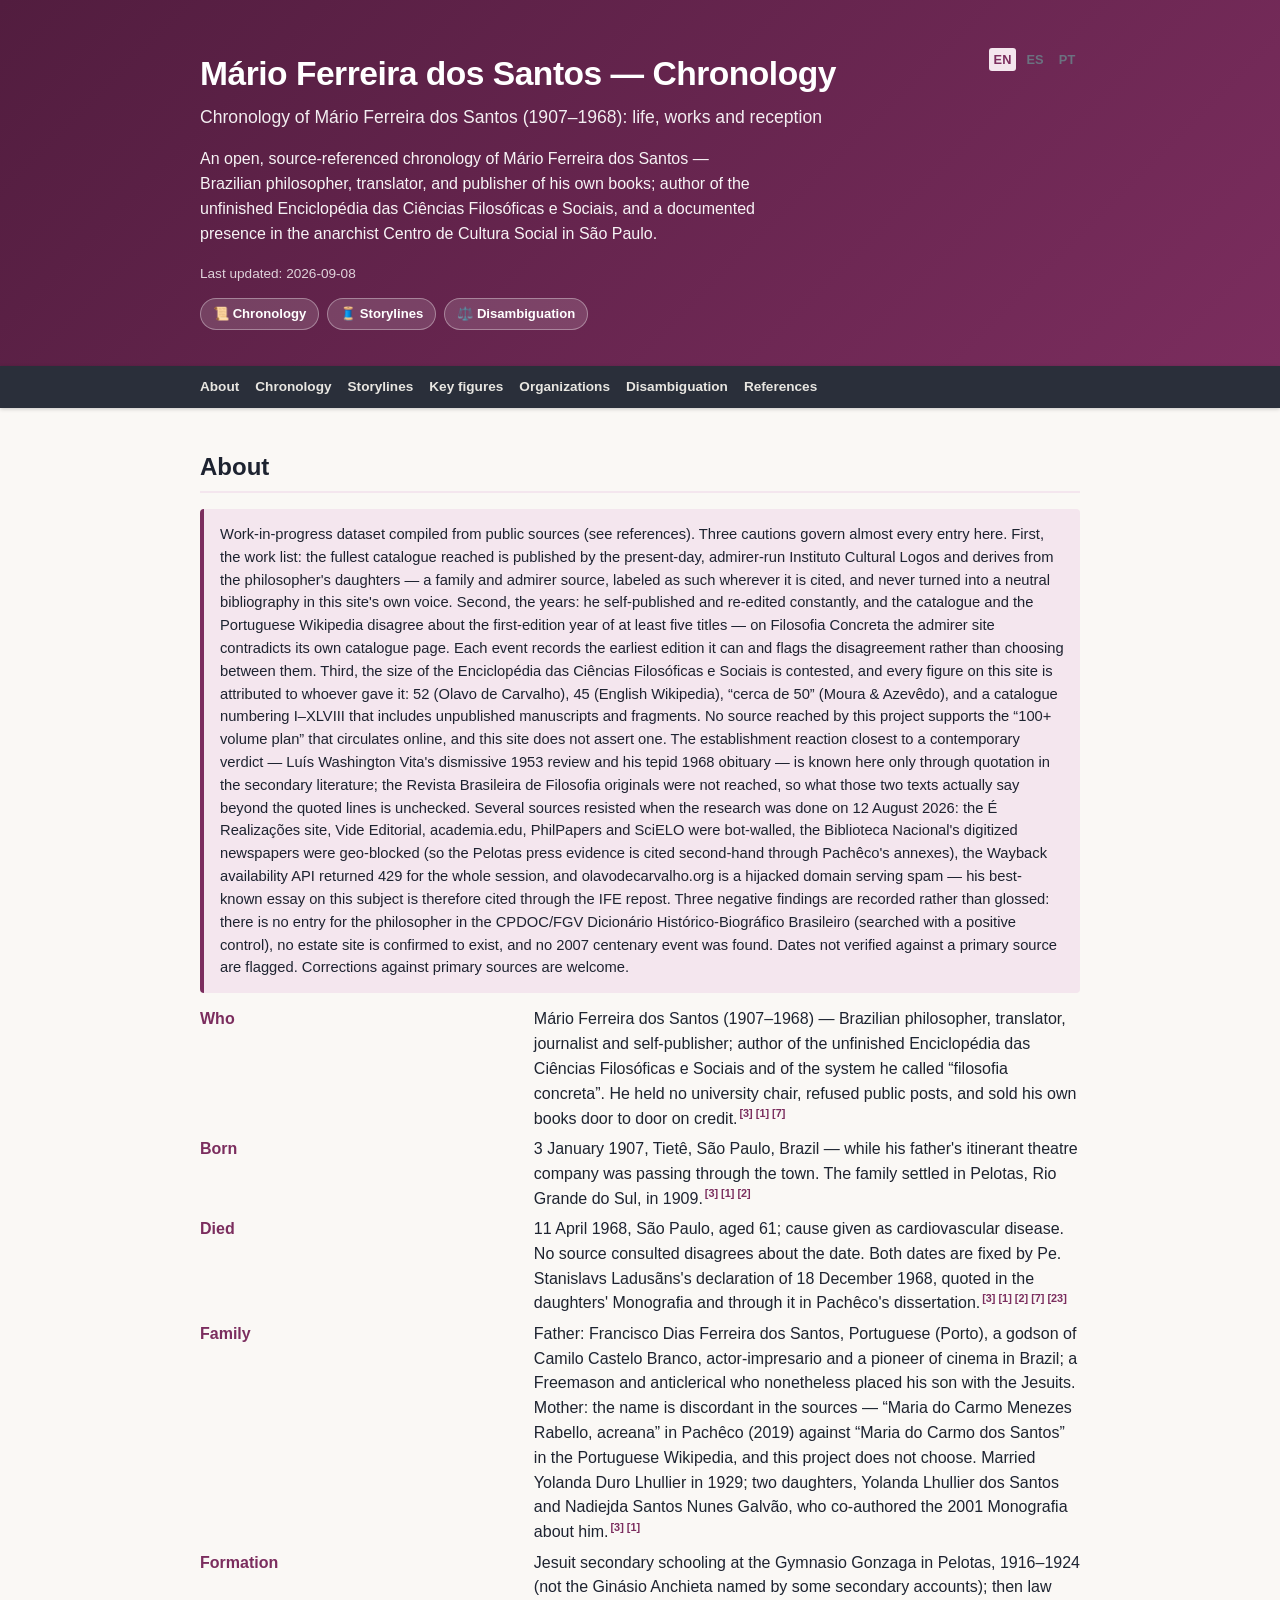
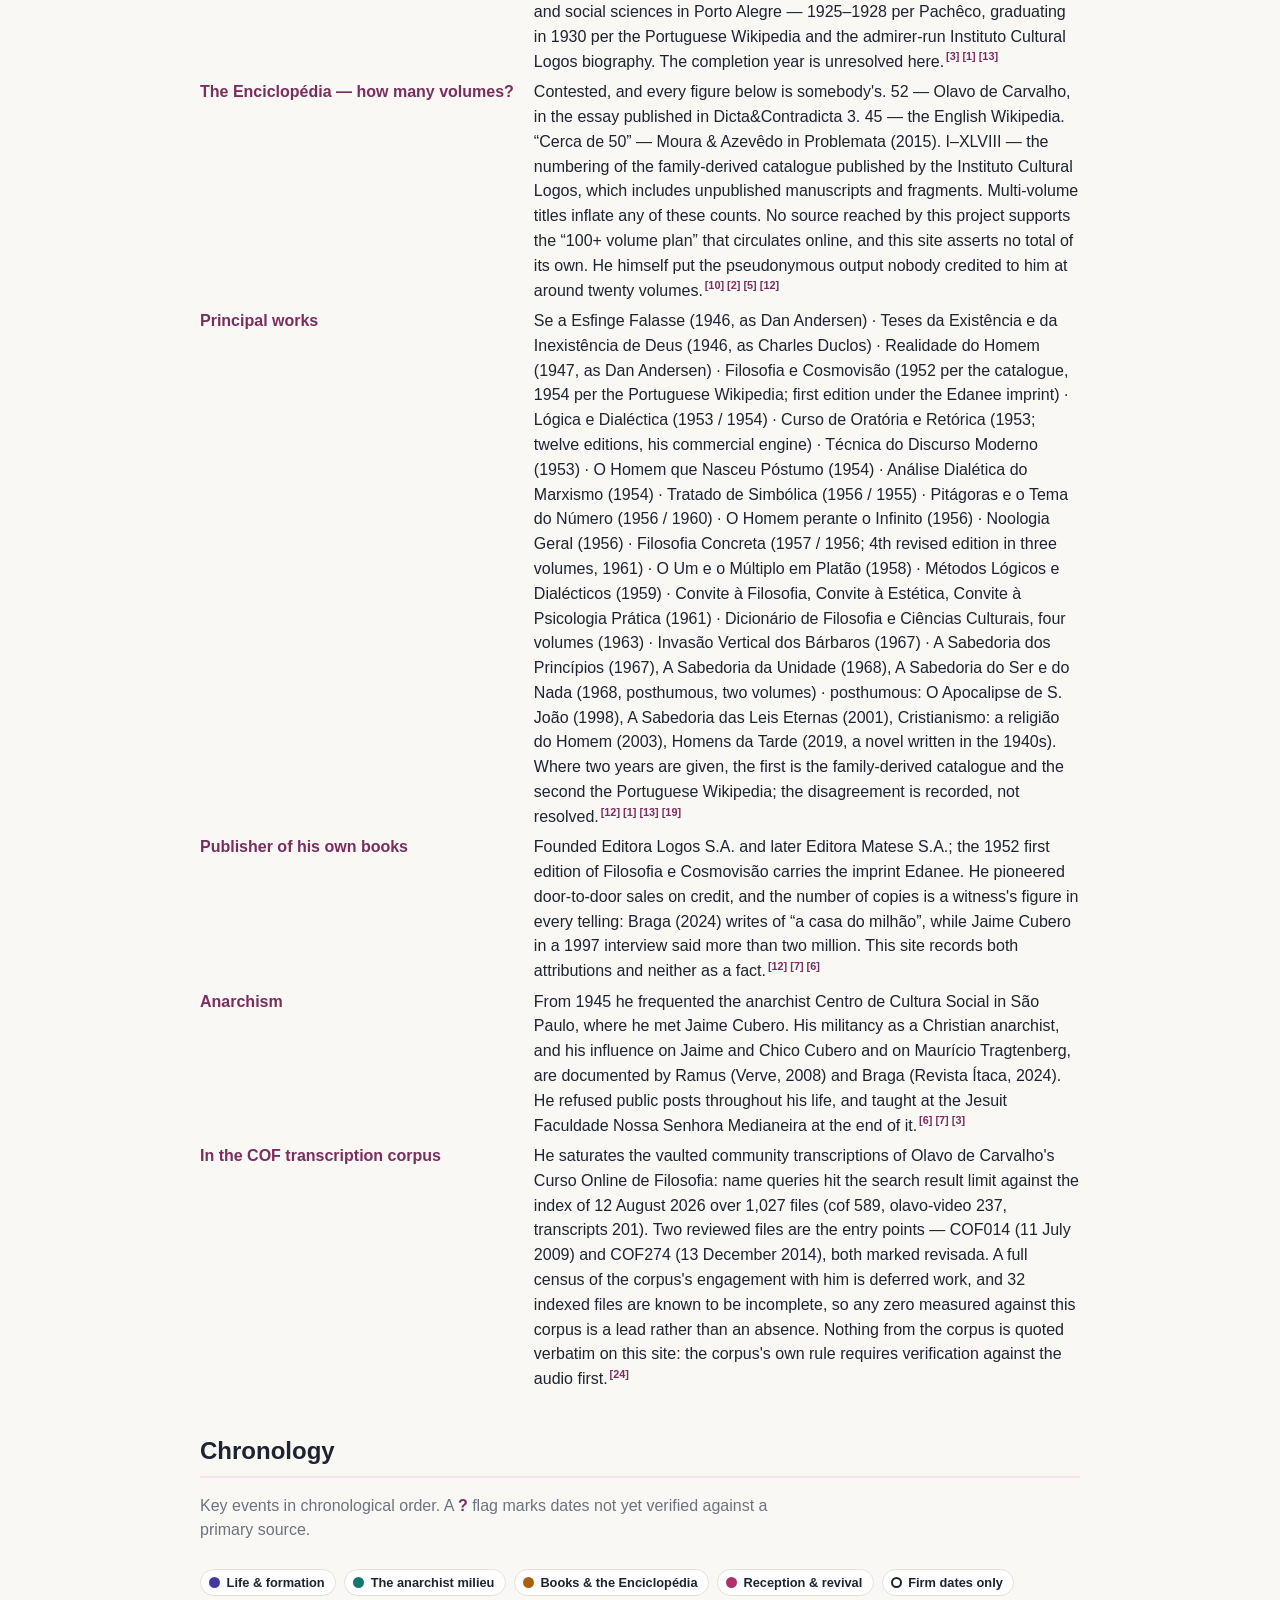
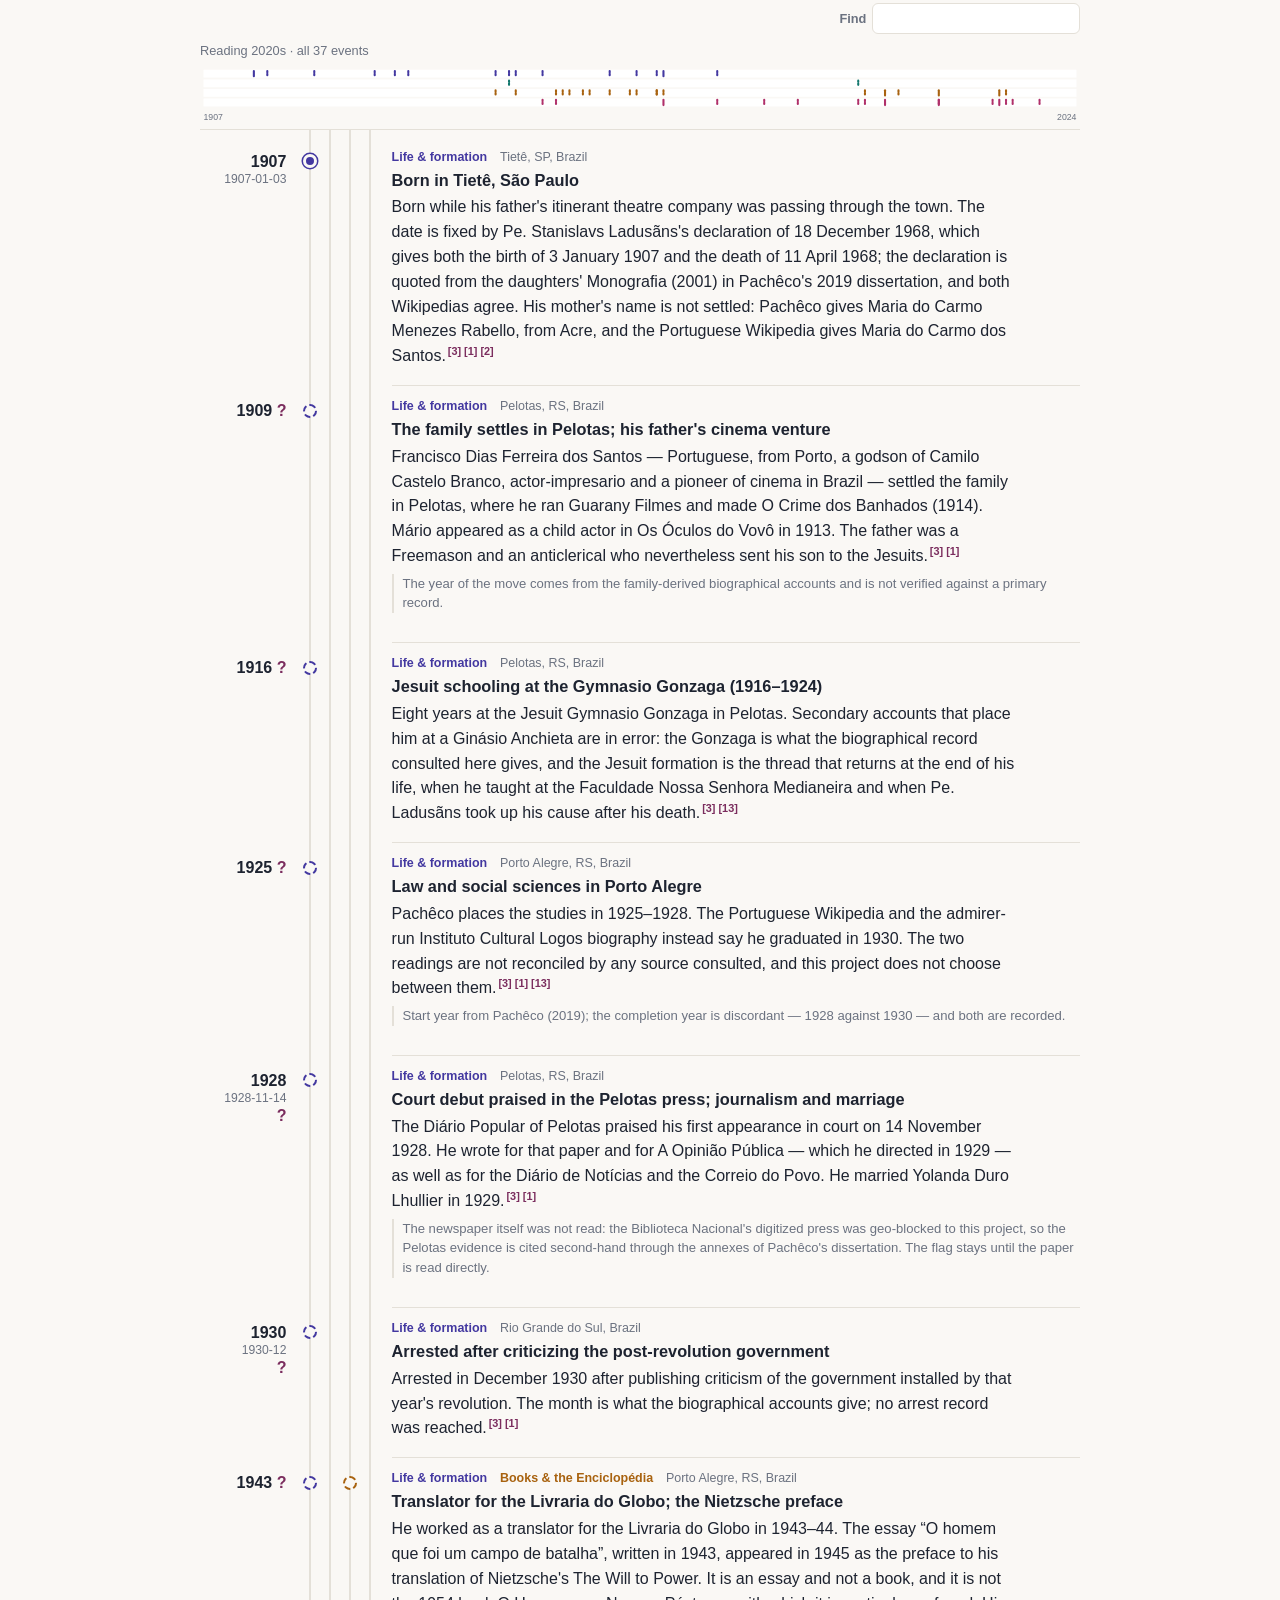
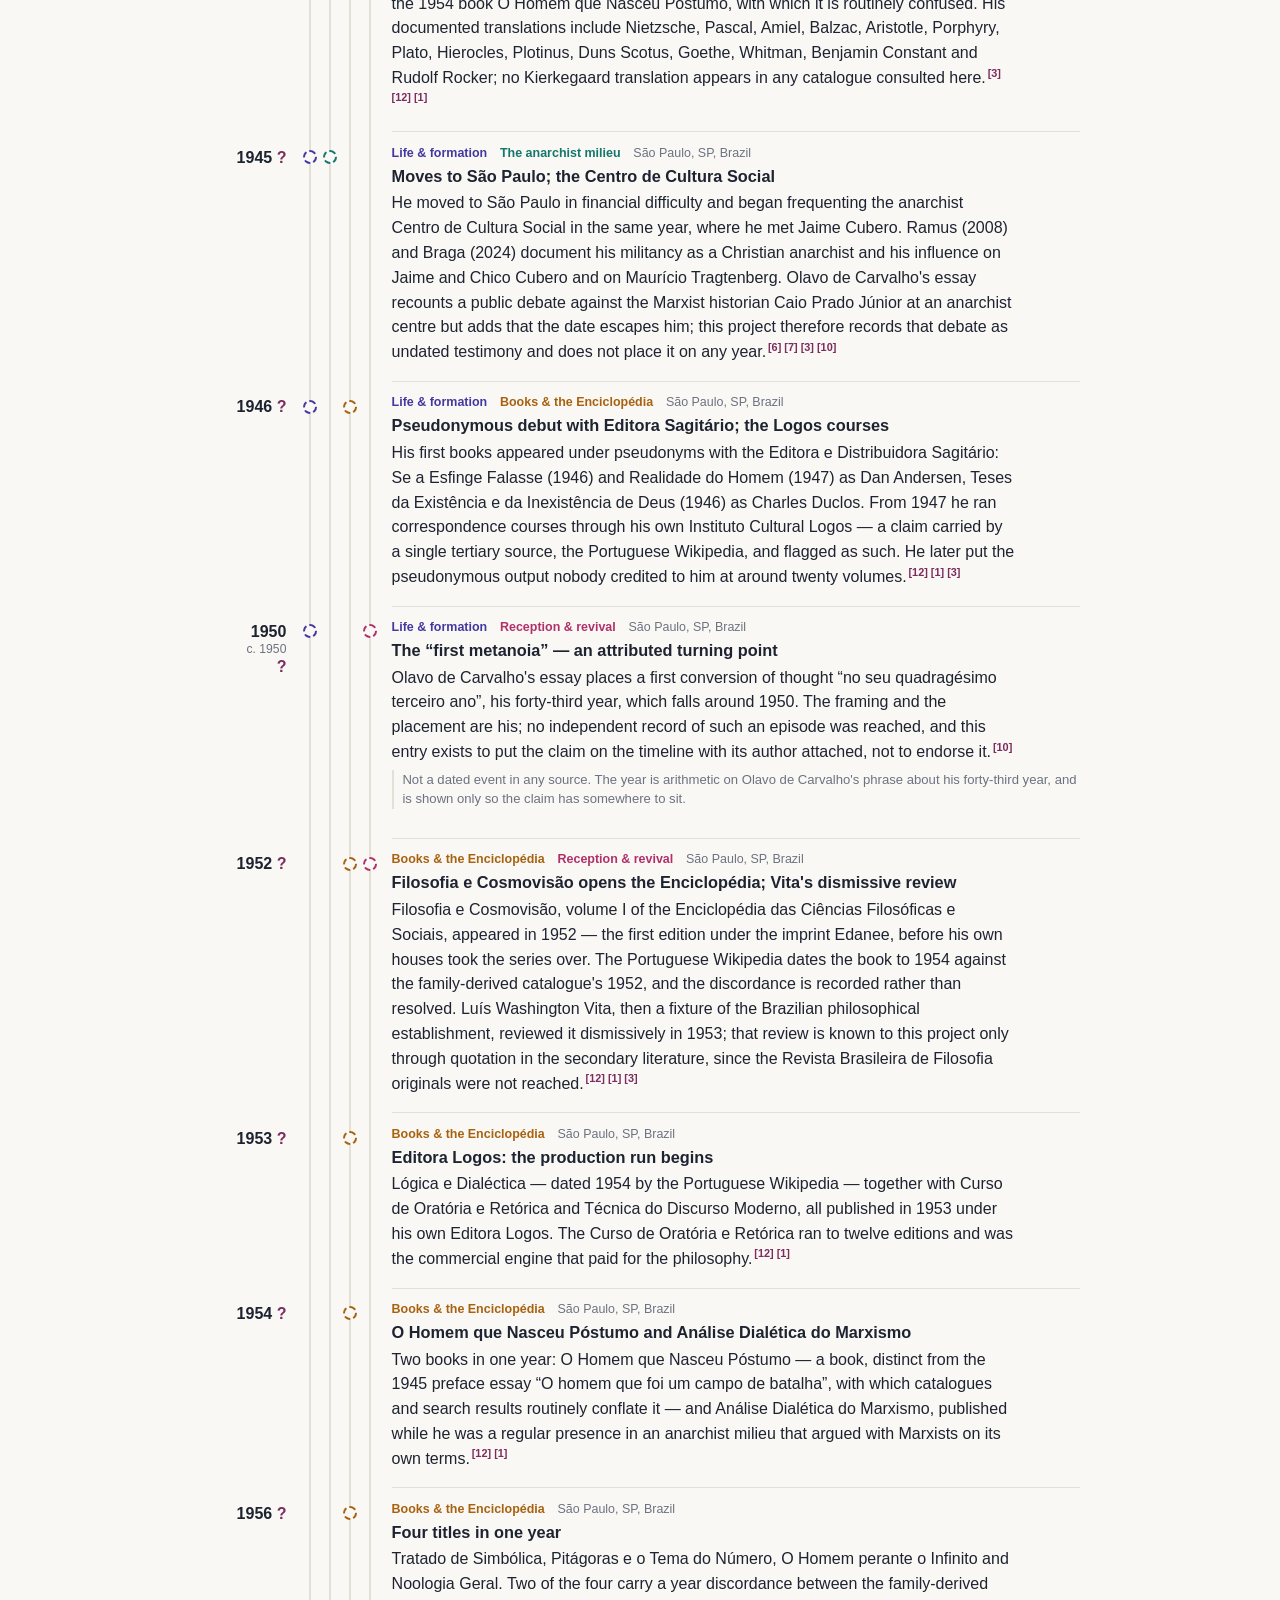
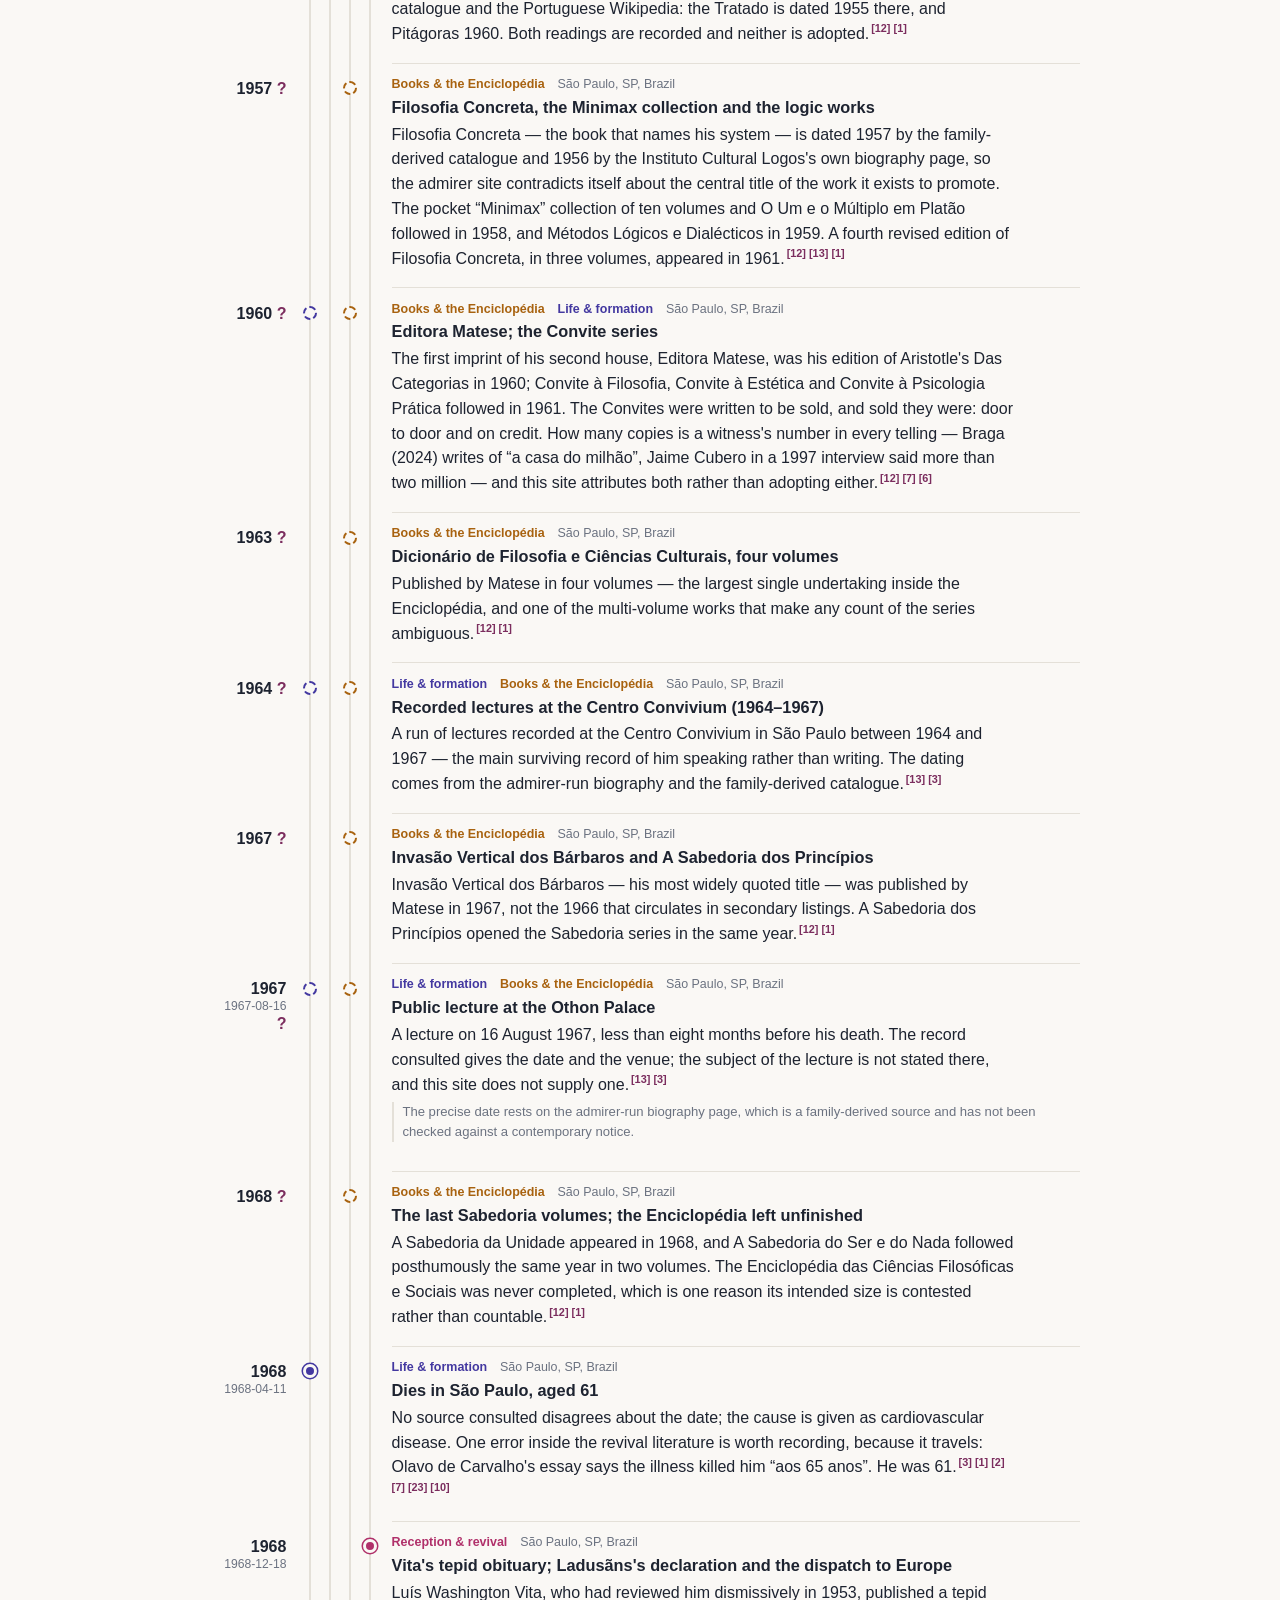
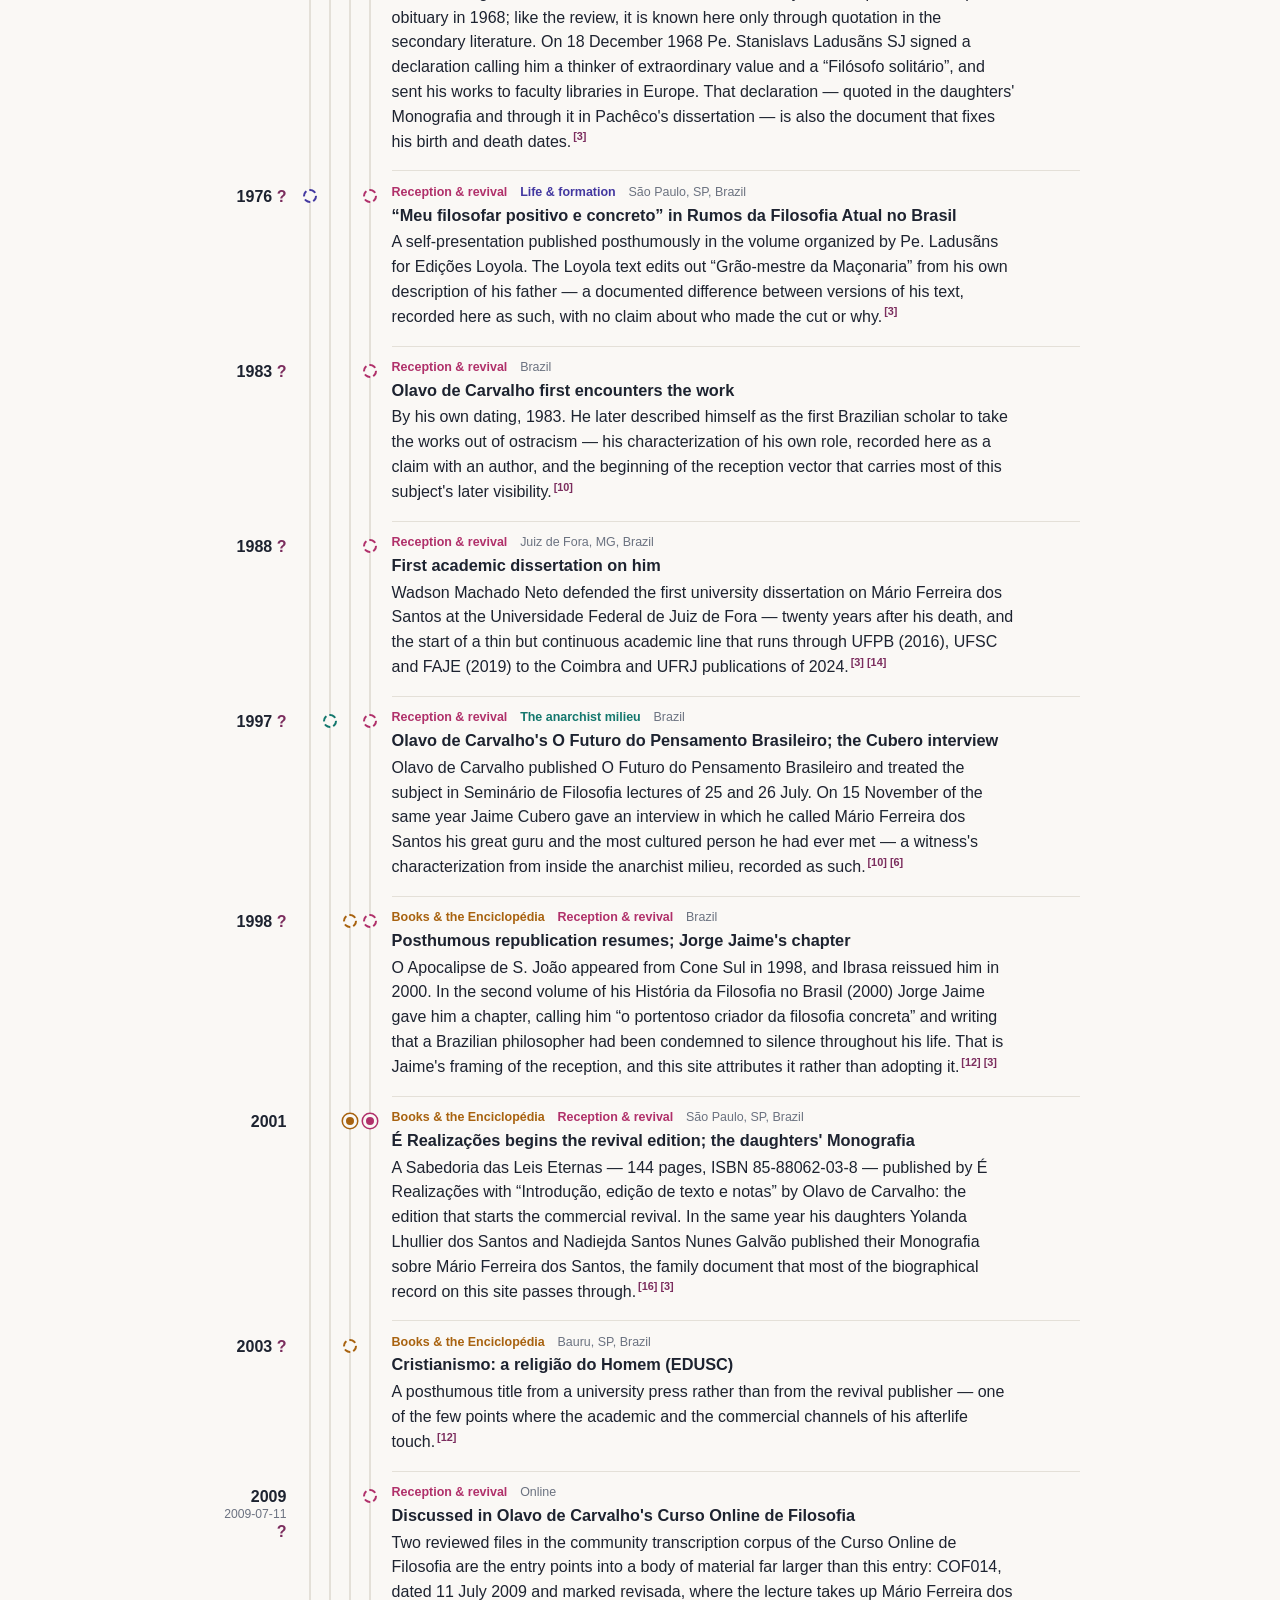
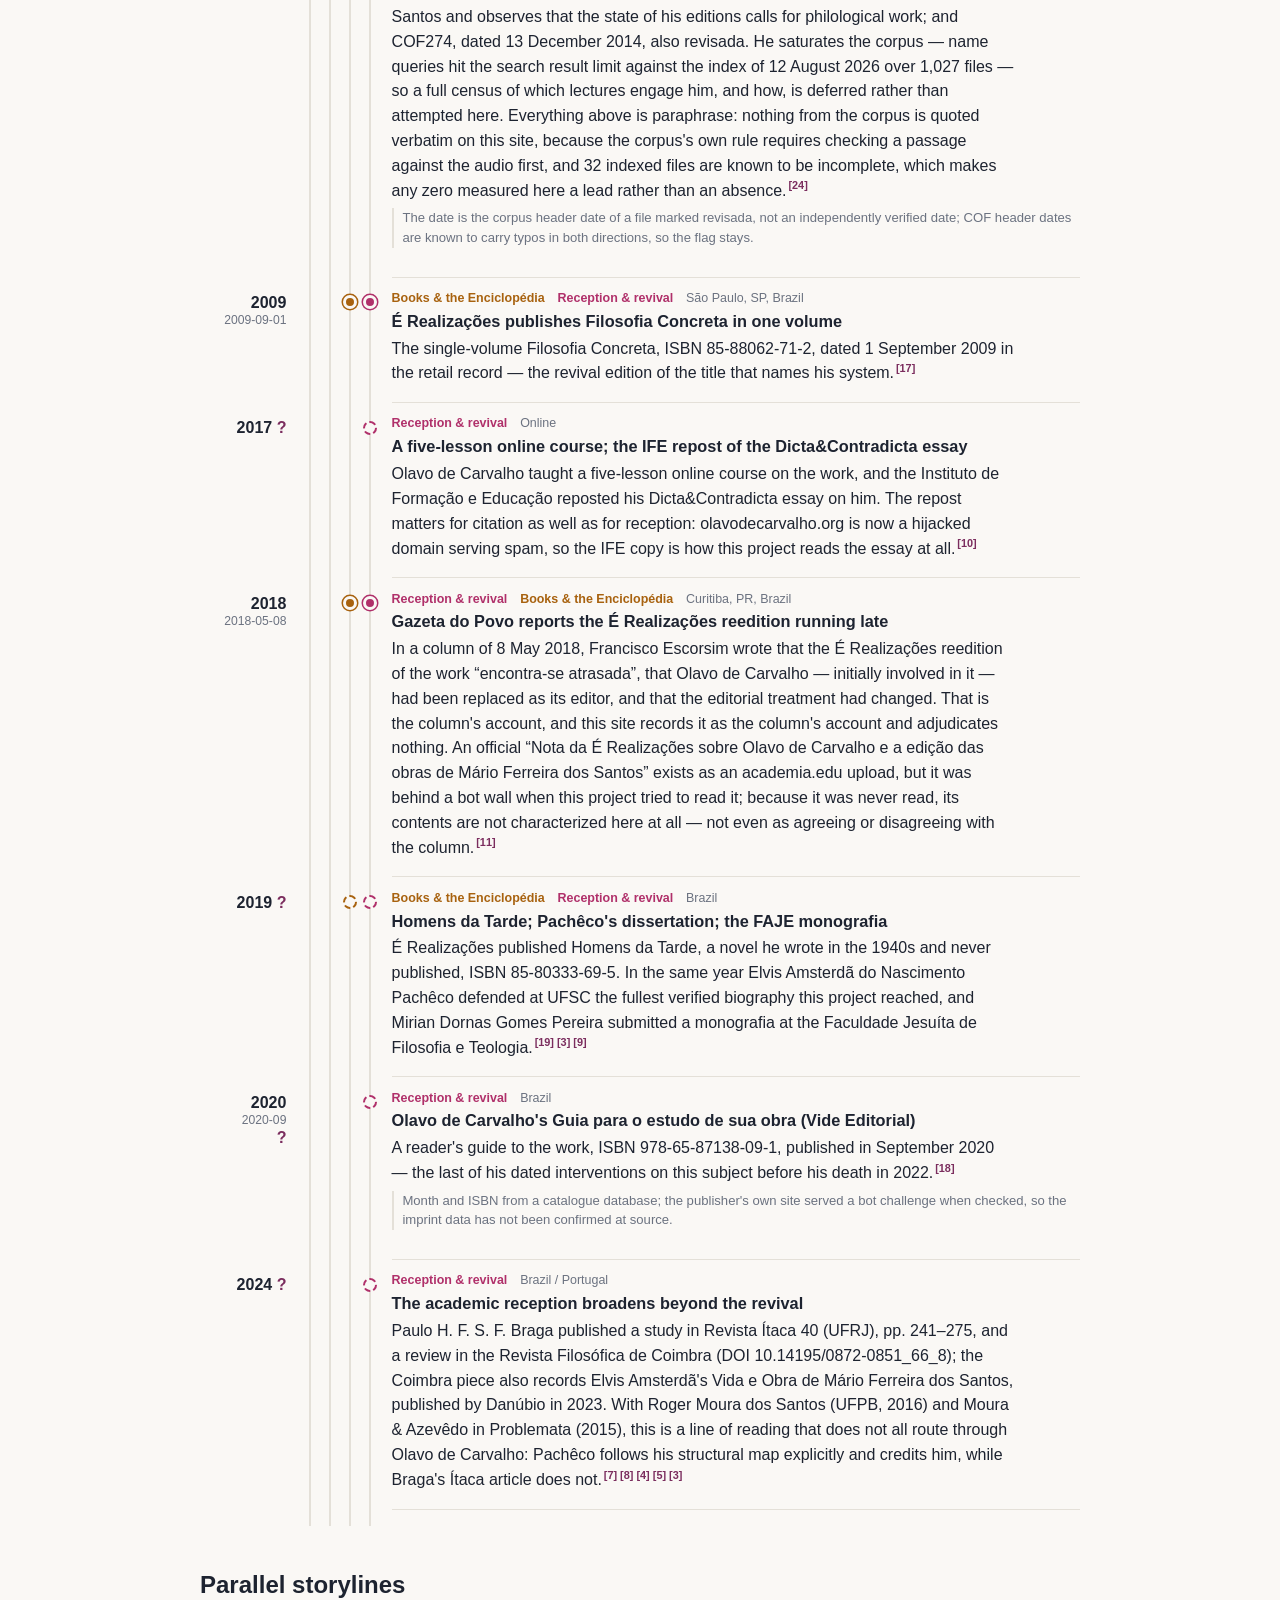
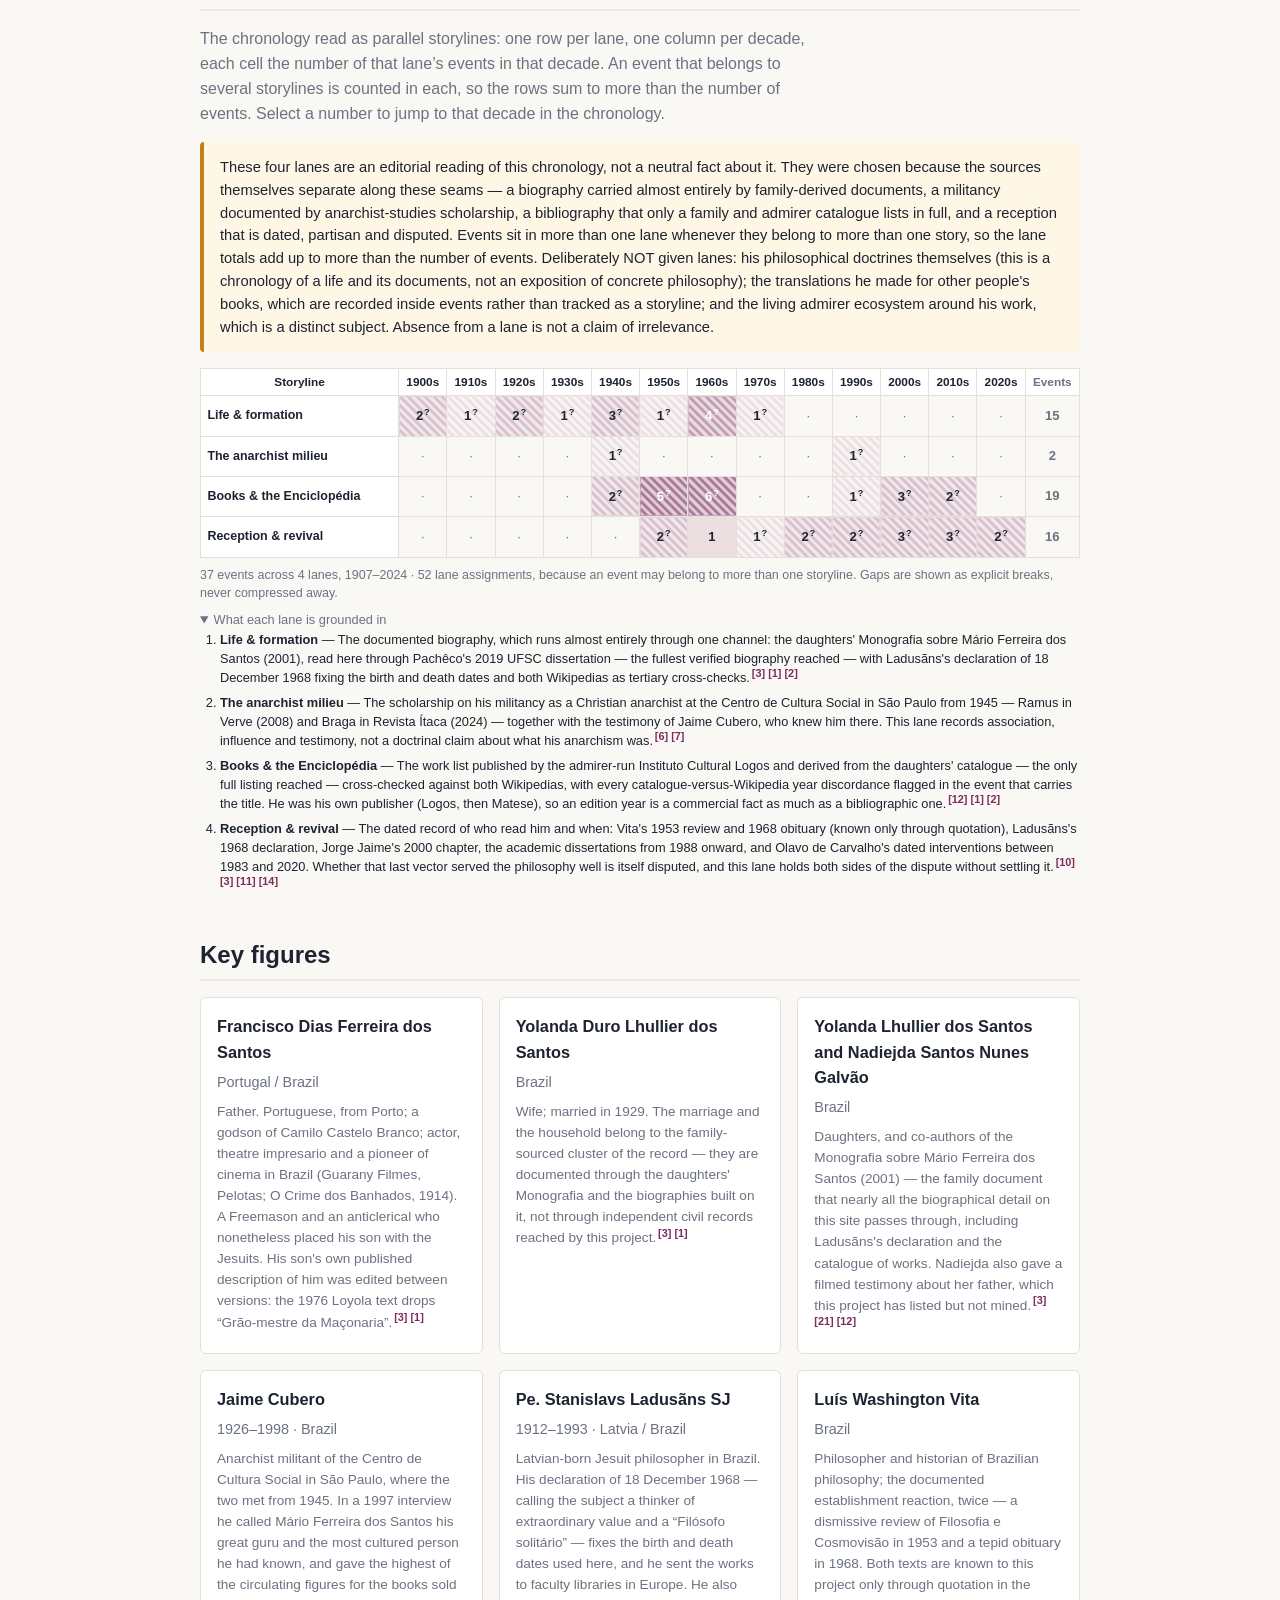
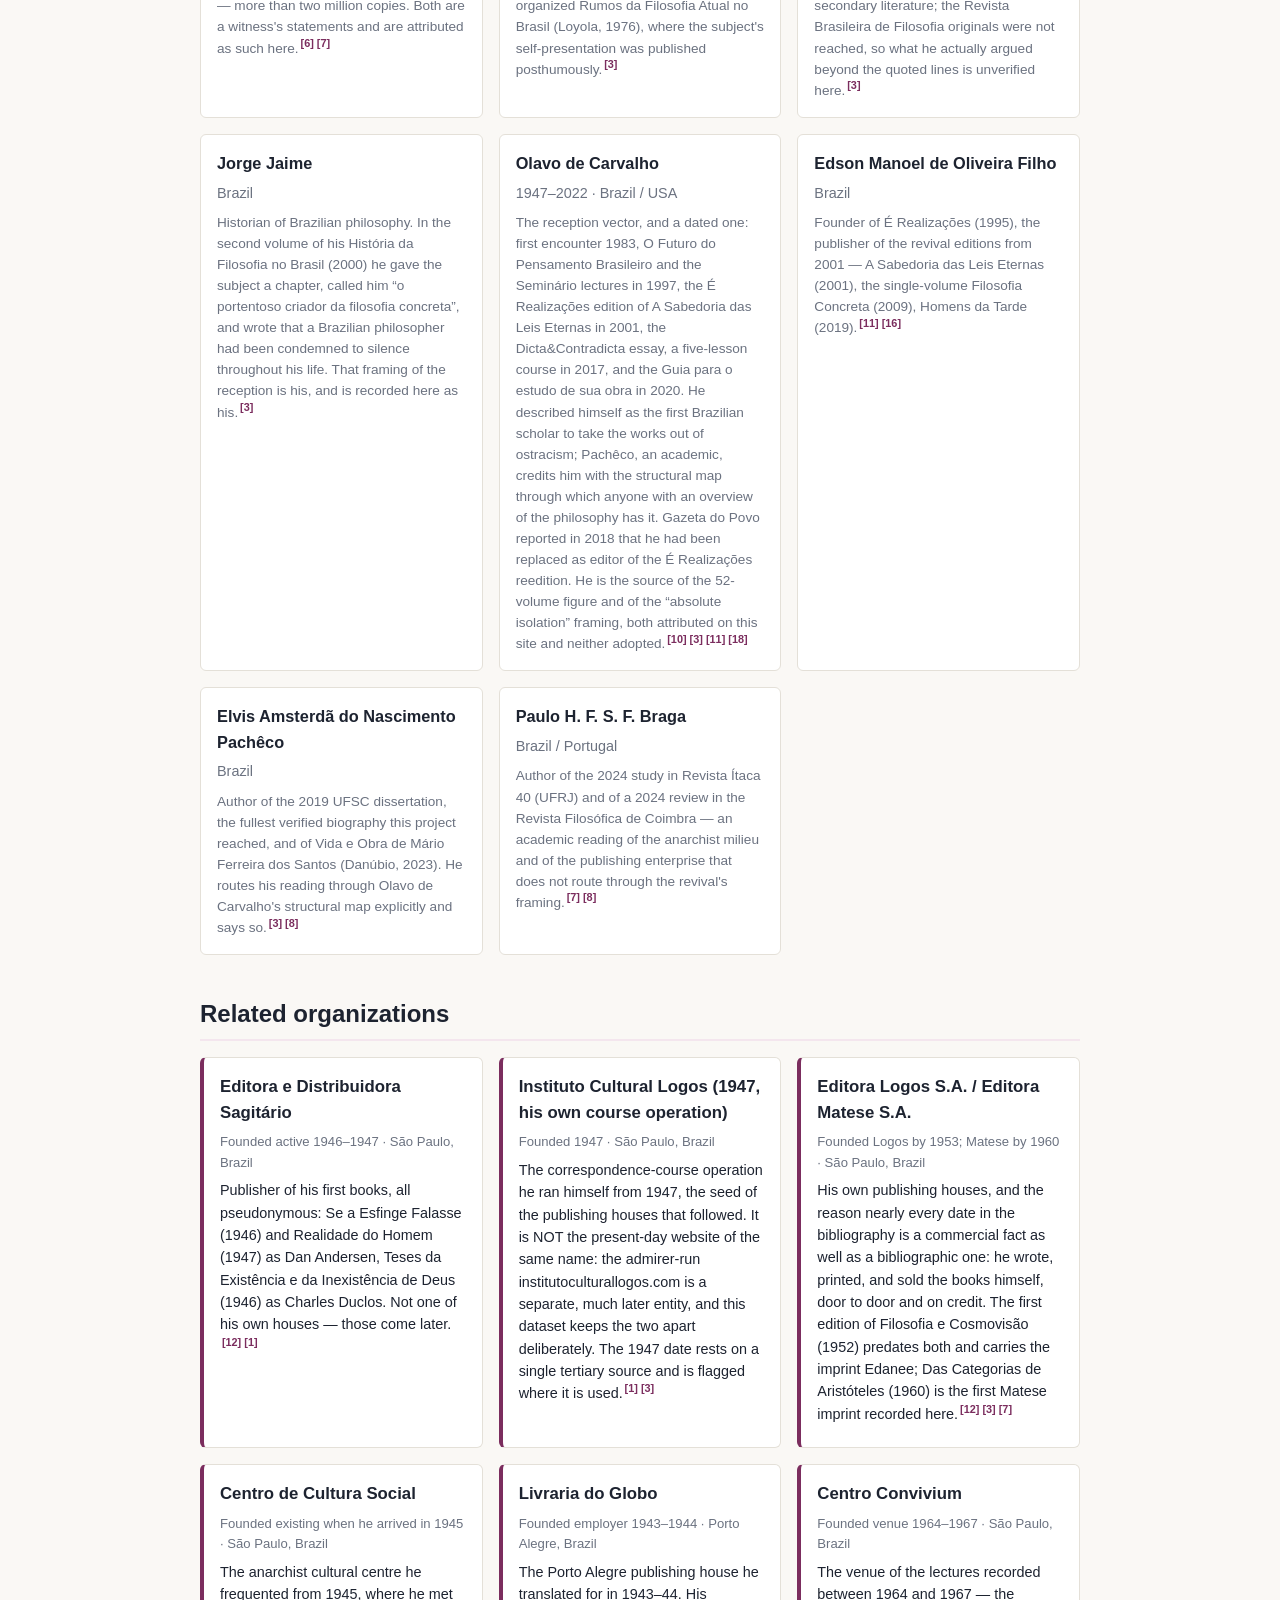
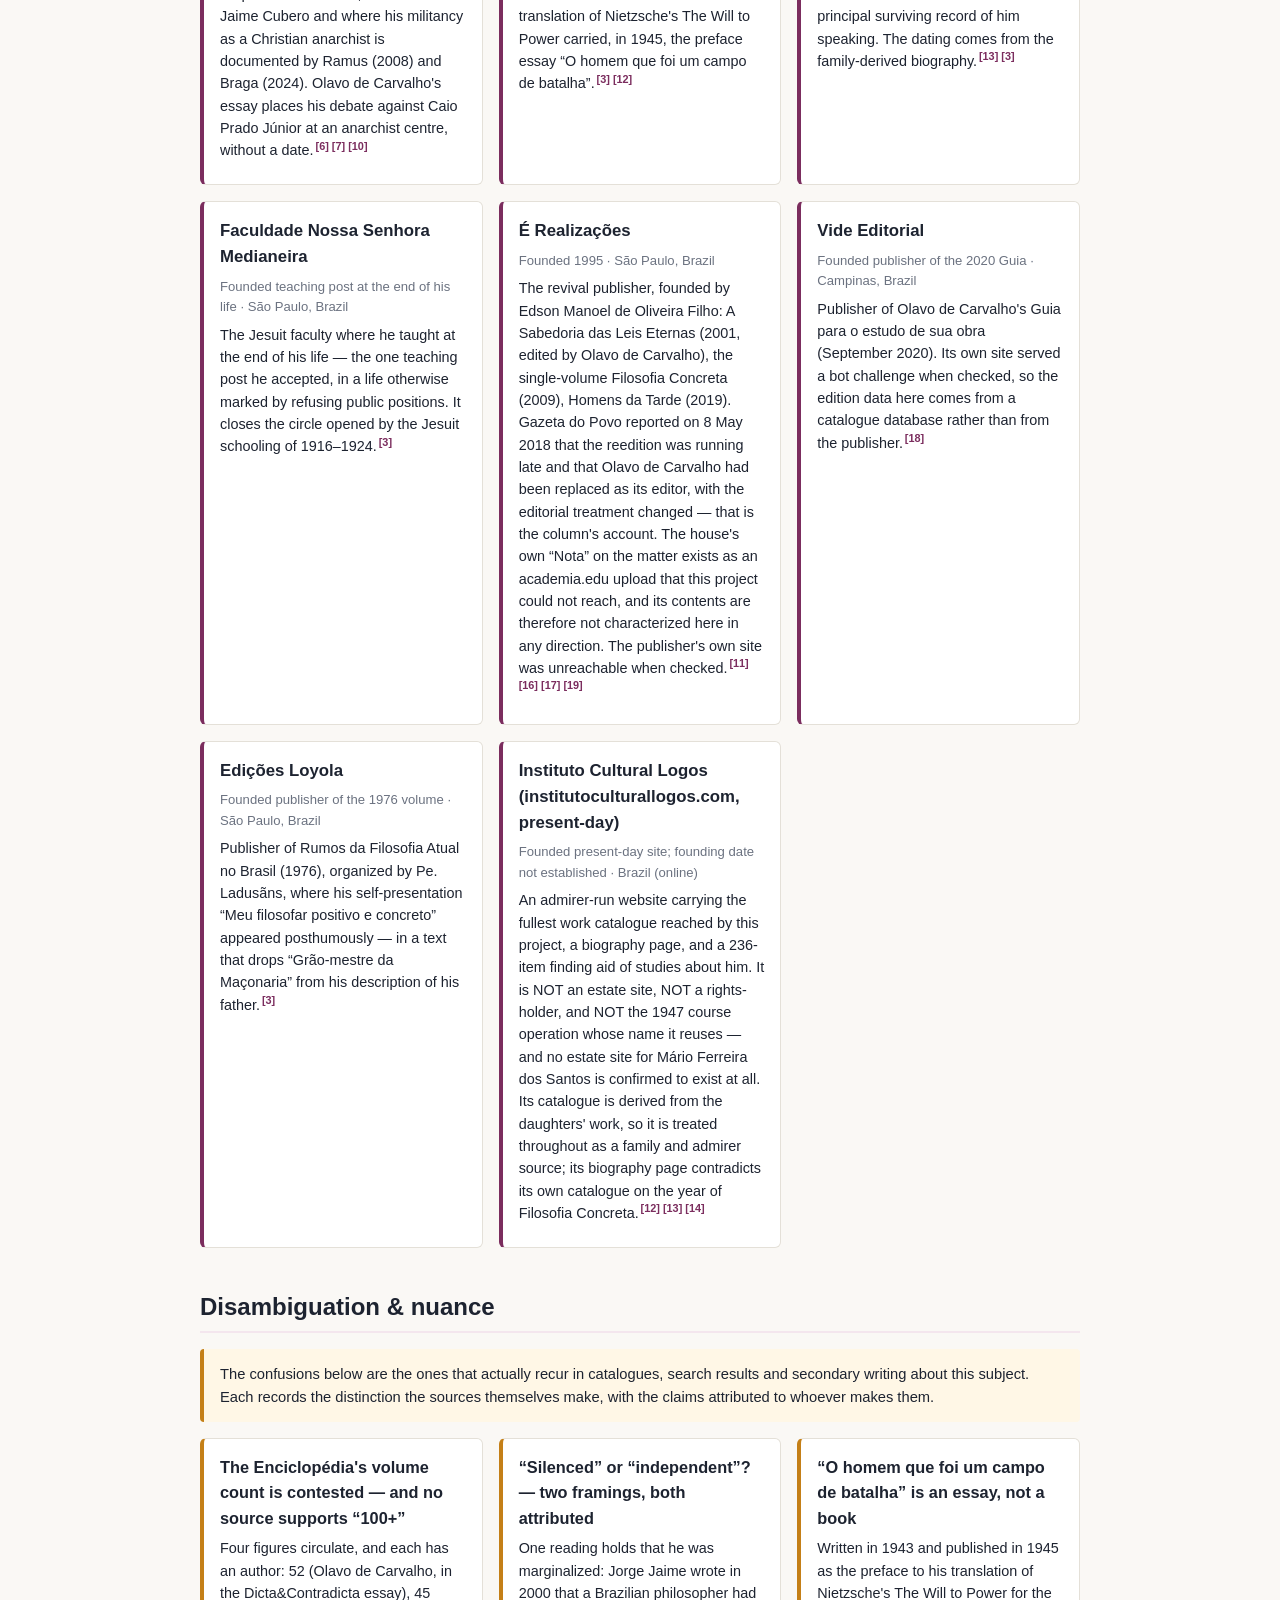
==== commit d0f7fe4c: "Phone layout: nothing widens the page; river skips a year-only date From cronologia/core#112: - .viz" ====
--- a/docs/en/index.html
+++ b/docs/en/index.html
@@ -127,7 +127,7 @@
           </div>
         </li>
         <li class="rv-e rv-u" data-i="1" data-lanes="life" data-decade="1900s">
-          <div class="rv-year">1909<small>1909</small> <span class="flag" title="Date not yet verified against a primary source">?</span></div>
+          <div class="rv-year">1909 <span class="flag" title="Date not yet verified against a primary source">?</span></div>
           <div class="rv-node" aria-hidden="true"><i class="rv-l0" style="--k:0"></i></div>
           <div class="rv-card">
             <p class="rv-kick"><span class="rv-lane rv-l0">Life &amp; formation</span><span>Pelotas, RS, Brazil</span></p>
@@ -137,7 +137,7 @@
           </div>
         </li>
         <li class="rv-e rv-u" id="decade-1910" data-i="2" data-lanes="life" data-decade="1910s">
-          <div class="rv-year">1916<small>1916</small> <span class="flag" title="Date not yet verified against a primary source">?</span></div>
+          <div class="rv-year">1916 <span class="flag" title="Date not yet verified against a primary source">?</span></div>
           <div class="rv-node" aria-hidden="true"><i class="rv-l0" style="--k:0"></i></div>
           <div class="rv-card">
             <p class="rv-kick"><span class="rv-lane rv-l0">Life &amp; formation</span><span>Pelotas, RS, Brazil</span></p>
@@ -146,7 +146,7 @@
           </div>
         </li>
         <li class="rv-e rv-u" id="decade-1920" data-i="3" data-lanes="life" data-decade="1920s">
-          <div class="rv-year">1925<small>1925</small> <span class="flag" title="Date not yet verified against a primary source">?</span></div>
+          <div class="rv-year">1925 <span class="flag" title="Date not yet verified against a primary source">?</span></div>
           <div class="rv-node" aria-hidden="true"><i class="rv-l0" style="--k:0"></i></div>
           <div class="rv-card">
             <p class="rv-kick"><span class="rv-lane rv-l0">Life &amp; formation</span><span>Porto Alegre, RS, Brazil</span></p>
@@ -175,7 +175,7 @@
           </div>
         </li>
         <li class="rv-e rv-u" id="decade-1940" data-i="6" data-lanes="life works" data-decade="1940s">
-          <div class="rv-year">1943<small>1943</small> <span class="flag" title="Date not yet verified against a primary source">?</span></div>
+          <div class="rv-year">1943 <span class="flag" title="Date not yet verified against a primary source">?</span></div>
           <div class="rv-node" aria-hidden="true"><i class="rv-l0" style="--k:0"></i><i class="rv-l2" style="--k:2"></i></div>
           <div class="rv-card">
             <p class="rv-kick"><span class="rv-lane rv-l0">Life &amp; formation</span><span class="rv-lane rv-l2">Books &amp; the Enciclopédia</span><span>Porto Alegre, RS, Brazil</span></p>
@@ -184,7 +184,7 @@
           </div>
         </li>
         <li class="rv-e rv-u" data-i="7" data-lanes="life anarchism" data-decade="1940s">
-          <div class="rv-year">1945<small>1945</small> <span class="flag" title="Date not yet verified against a primary source">?</span></div>
+          <div class="rv-year">1945 <span class="flag" title="Date not yet verified against a primary source">?</span></div>
           <div class="rv-node" aria-hidden="true"><i class="rv-l0" style="--k:0"></i><i class="rv-l1" style="--k:1"></i></div>
           <div class="rv-card">
             <p class="rv-kick"><span class="rv-lane rv-l0">Life &amp; formation</span><span class="rv-lane rv-l1">The anarchist milieu</span><span>São Paulo, SP, Brazil</span></p>
@@ -193,7 +193,7 @@
           </div>
         </li>
         <li class="rv-e rv-u" data-i="8" data-lanes="life works" data-decade="1940s">
-          <div class="rv-year">1946<small>1946</small> <span class="flag" title="Date not yet verified against a primary source">?</span></div>
+          <div class="rv-year">1946 <span class="flag" title="Date not yet verified against a primary source">?</span></div>
           <div class="rv-node" aria-hidden="true"><i class="rv-l0" style="--k:0"></i><i class="rv-l2" style="--k:2"></i></div>
           <div class="rv-card">
             <p class="rv-kick"><span class="rv-lane rv-l0">Life &amp; formation</span><span class="rv-lane rv-l2">Books &amp; the Enciclopédia</span><span>São Paulo, SP, Brazil</span></p>
@@ -212,7 +212,7 @@
           </div>
         </li>
         <li class="rv-e rv-u" data-i="10" data-lanes="works reception" data-decade="1950s">
-          <div class="rv-year">1952<small>1952</small> <span class="flag" title="Date not yet verified against a primary source">?</span></div>
+          <div class="rv-year">1952 <span class="flag" title="Date not yet verified against a primary source">?</span></div>
           <div class="rv-node" aria-hidden="true"><i class="rv-l2" style="--k:2"></i><i class="rv-l3" style="--k:3"></i></div>
           <div class="rv-card">
             <p class="rv-kick"><span class="rv-lane rv-l2">Books &amp; the Enciclopédia</span><span class="rv-lane rv-l3">Reception &amp; revival</span><span>São Paulo, SP, Brazil</span></p>
@@ -221,7 +221,7 @@
           </div>
         </li>
         <li class="rv-e rv-u" data-i="11" data-lanes="works" data-decade="1950s">
-          <div class="rv-year">1953<small>1953</small> <span class="flag" title="Date not yet verified against a primary source">?</span></div>
+          <div class="rv-year">1953 <span class="flag" title="Date not yet verified against a primary source">?</span></div>
           <div class="rv-node" aria-hidden="true"><i class="rv-l2" style="--k:2"></i></div>
           <div class="rv-card">
             <p class="rv-kick"><span class="rv-lane rv-l2">Books &amp; the Enciclopédia</span><span>São Paulo, SP, Brazil</span></p>
@@ -230,7 +230,7 @@
           </div>
         </li>
         <li class="rv-e rv-u" data-i="12" data-lanes="works" data-decade="1950s">
-          <div class="rv-year">1954<small>1954</small> <span class="flag" title="Date not yet verified against a primary source">?</span></div>
+          <div class="rv-year">1954 <span class="flag" title="Date not yet verified against a primary source">?</span></div>
           <div class="rv-node" aria-hidden="true"><i class="rv-l2" style="--k:2"></i></div>
           <div class="rv-card">
             <p class="rv-kick"><span class="rv-lane rv-l2">Books &amp; the Enciclopédia</span><span>São Paulo, SP, Brazil</span></p>
@@ -239,7 +239,7 @@
           </div>
         </li>
         <li class="rv-e rv-u" data-i="13" data-lanes="works" data-decade="1950s">
-          <div class="rv-year">1956<small>1956</small> <span class="flag" title="Date not yet verified against a primary source">?</span></div>
+          <div class="rv-year">1956 <span class="flag" title="Date not yet verified against a primary source">?</span></div>
           <div class="rv-node" aria-hidden="true"><i class="rv-l2" style="--k:2"></i></div>
           <div class="rv-card">
             <p class="rv-kick"><span class="rv-lane rv-l2">Books &amp; the Enciclopédia</span><span>São Paulo, SP, Brazil</span></p>
@@ -248,7 +248,7 @@
           </div>
         </li>
         <li class="rv-e rv-u" data-i="14" data-lanes="works" data-decade="1950s">
-          <div class="rv-year">1957<small>1957</small> <span class="flag" title="Date not yet verified against a primary source">?</span></div>
+          <div class="rv-year">1957 <span class="flag" title="Date not yet verified against a primary source">?</span></div>
           <div class="rv-node" aria-hidden="true"><i class="rv-l2" style="--k:2"></i></div>
           <div class="rv-card">
             <p class="rv-kick"><span class="rv-lane rv-l2">Books &amp; the Enciclopédia</span><span>São Paulo, SP, Brazil</span></p>
@@ -257,7 +257,7 @@
           </div>
         </li>
         <li class="rv-e rv-u" id="decade-1960" data-i="15" data-lanes="works life" data-decade="1960s">
-          <div class="rv-year">1960<small>1960</small> <span class="flag" title="Date not yet verified against a primary source">?</span></div>
+          <div class="rv-year">1960 <span class="flag" title="Date not yet verified against a primary source">?</span></div>
           <div class="rv-node" aria-hidden="true"><i class="rv-l2" style="--k:2"></i><i class="rv-l0" style="--k:0"></i></div>
           <div class="rv-card">
             <p class="rv-kick"><span class="rv-lane rv-l2">Books &amp; the Enciclopédia</span><span class="rv-lane rv-l0">Life &amp; formation</span><span>São Paulo, SP, Brazil</span></p>
@@ -266,7 +266,7 @@
           </div>
         </li>
         <li class="rv-e rv-u" data-i="16" data-lanes="works" data-decade="1960s">
-          <div class="rv-year">1963<small>1963</small> <span class="flag" title="Date not yet verified against a primary source">?</span></div>
+          <div class="rv-year">1963 <span class="flag" title="Date not yet verified against a primary source">?</span></div>
           <div class="rv-node" aria-hidden="true"><i class="rv-l2" style="--k:2"></i></div>
           <div class="rv-card">
             <p class="rv-kick"><span class="rv-lane rv-l2">Books &amp; the Enciclopédia</span><span>São Paulo, SP, Brazil</span></p>
@@ -275,7 +275,7 @@
           </div>
         </li>
         <li class="rv-e rv-u" data-i="17" data-lanes="life works" data-decade="1960s">
-          <div class="rv-year">1964<small>1964</small> <span class="flag" title="Date not yet verified against a primary source">?</span></div>
+          <div class="rv-year">1964 <span class="flag" title="Date not yet verified against a primary source">?</span></div>
           <div class="rv-node" aria-hidden="true"><i class="rv-l0" style="--k:0"></i><i class="rv-l2" style="--k:2"></i></div>
           <div class="rv-card">
             <p class="rv-kick"><span class="rv-lane rv-l0">Life &amp; formation</span><span class="rv-lane rv-l2">Books &amp; the Enciclopédia</span><span>São Paulo, SP, Brazil</span></p>
@@ -284,7 +284,7 @@
           </div>
         </li>
         <li class="rv-e rv-u" data-i="18" data-lanes="works" data-decade="1960s">
-          <div class="rv-year">1967<small>1967</small> <span class="flag" title="Date not yet verified against a primary source">?</span></div>
+          <div class="rv-year">1967 <span class="flag" title="Date not yet verified against a primary source">?</span></div>
           <div class="rv-node" aria-hidden="true"><i class="rv-l2" style="--k:2"></i></div>
           <div class="rv-card">
             <p class="rv-kick"><span class="rv-lane rv-l2">Books &amp; the Enciclopédia</span><span>São Paulo, SP, Brazil</span></p>
@@ -303,7 +303,7 @@
           </div>
         </li>
         <li class="rv-e rv-u" data-i="20" data-lanes="works" data-decade="1960s">
-          <div class="rv-year">1968<small>1968</small> <span class="flag" title="Date not yet verified against a primary source">?</span></div>
+          <div class="rv-year">1968 <span class="flag" title="Date not yet verified against a primary source">?</span></div>
           <div class="rv-node" aria-hidden="true"><i class="rv-l2" style="--k:2"></i></div>
           <div class="rv-card">
             <p class="rv-kick"><span class="rv-lane rv-l2">Books &amp; the Enciclopédia</span><span>São Paulo, SP, Brazil</span></p>
@@ -330,7 +330,7 @@
           </div>
         </li>
         <li class="rv-e rv-u" id="decade-1970" data-i="23" data-lanes="reception life" data-decade="1970s">
-          <div class="rv-year">1976<small>1976</small> <span class="flag" title="Date not yet verified against a primary source">?</span></div>
+          <div class="rv-year">1976 <span class="flag" title="Date not yet verified against a primary source">?</span></div>
           <div class="rv-node" aria-hidden="true"><i class="rv-l3" style="--k:3"></i><i class="rv-l0" style="--k:0"></i></div>
           <div class="rv-card">
             <p class="rv-kick"><span class="rv-lane rv-l3">Reception &amp; revival</span><span class="rv-lane rv-l0">Life &amp; formation</span><span>São Paulo, SP, Brazil</span></p>
@@ -339,7 +339,7 @@
           </div>
         </li>
         <li class="rv-e rv-u" id="decade-1980" data-i="24" data-lanes="reception" data-decade="1980s">
-          <div class="rv-year">1983<small>1983</small> <span class="flag" title="Date not yet verified against a primary source">?</span></div>
+          <div class="rv-year">1983 <span class="flag" title="Date not yet verified against a primary source">?</span></div>
           <div class="rv-node" aria-hidden="true"><i class="rv-l3" style="--k:3"></i></div>
           <div class="rv-card">
             <p class="rv-kick"><span class="rv-lane rv-l3">Reception &amp; revival</span><span>Brazil</span></p>
@@ -348,7 +348,7 @@
           </div>
         </li>
         <li class="rv-e rv-u" data-i="25" data-lanes="reception" data-decade="1980s">
-          <div class="rv-year">1988<small>1988</small> <span class="flag" title="Date not yet verified against a primary source">?</span></div>
+          <div class="rv-year">1988 <span class="flag" title="Date not yet verified against a primary source">?</span></div>
           <div class="rv-node" aria-hidden="true"><i class="rv-l3" style="--k:3"></i></div>
           <div class="rv-card">
             <p class="rv-kick"><span class="rv-lane rv-l3">Reception &amp; revival</span><span>Juiz de Fora, MG, Brazil</span></p>
@@ -357,7 +357,7 @@
           </div>
         </li>
         <li class="rv-e rv-u" id="decade-1990" data-i="26" data-lanes="reception anarchism" data-decade="1990s">
-          <div class="rv-year">1997<small>1997</small> <span class="flag" title="Date not yet verified against a primary source">?</span></div>
+          <div class="rv-year">1997 <span class="flag" title="Date not yet verified against a primary source">?</span></div>
           <div class="rv-node" aria-hidden="true"><i class="rv-l3" style="--k:3"></i><i class="rv-l1" style="--k:1"></i></div>
           <div class="rv-card">
             <p class="rv-kick"><span class="rv-lane rv-l3">Reception &amp; revival</span><span class="rv-lane rv-l1">The anarchist milieu</span><span>Brazil</span></p>
@@ -366,7 +366,7 @@
           </div>
         </li>
         <li class="rv-e rv-u" data-i="27" data-lanes="works reception" data-decade="1990s">
-          <div class="rv-year">1998<small>1998</small> <span class="flag" title="Date not yet verified against a primary source">?</span></div>
+          <div class="rv-year">1998 <span class="flag" title="Date not yet verified against a primary source">?</span></div>
           <div class="rv-node" aria-hidden="true"><i class="rv-l2" style="--k:2"></i><i class="rv-l3" style="--k:3"></i></div>
           <div class="rv-card">
             <p class="rv-kick"><span class="rv-lane rv-l2">Books &amp; the Enciclopédia</span><span class="rv-lane rv-l3">Reception &amp; revival</span><span>Brazil</span></p>
@@ -375,7 +375,7 @@
           </div>
         </li>
         <li class="rv-e" id="decade-2000" data-i="28" data-lanes="works reception" data-decade="2000s">
-          <div class="rv-year">2001<small>2001</small></div>
+          <div class="rv-year">2001</div>
           <div class="rv-node" aria-hidden="true"><i class="rv-l2" style="--k:2"></i><i class="rv-l3" style="--k:3"></i></div>
           <div class="rv-card">
             <p class="rv-kick"><span class="rv-lane rv-l2">Books &amp; the Enciclopédia</span><span class="rv-lane rv-l3">Reception &amp; revival</span><span>São Paulo, SP, Brazil</span></p>
@@ -384,7 +384,7 @@
           </div>
         </li>
         <li class="rv-e rv-u" data-i="29" data-lanes="works" data-decade="2000s">
-          <div class="rv-year">2003<small>2003</small> <span class="flag" title="Date not yet verified against a primary source">?</span></div>
+          <div class="rv-year">2003 <span class="flag" title="Date not yet verified against a primary source">?</span></div>
           <div class="rv-node" aria-hidden="true"><i class="rv-l2" style="--k:2"></i></div>
           <div class="rv-card">
             <p class="rv-kick"><span class="rv-lane rv-l2">Books &amp; the Enciclopédia</span><span>Bauru, SP, Brazil</span></p>
@@ -412,7 +412,7 @@
           </div>
         </li>
         <li class="rv-e rv-u" id="decade-2010" data-i="32" data-lanes="reception" data-decade="2010s">
-          <div class="rv-year">2017<small>2017</small> <span class="flag" title="Date not yet verified against a primary source">?</span></div>
+          <div class="rv-year">2017 <span class="flag" title="Date not yet verified against a primary source">?</span></div>
           <div class="rv-node" aria-hidden="true"><i class="rv-l3" style="--k:3"></i></div>
           <div class="rv-card">
             <p class="rv-kick"><span class="rv-lane rv-l3">Reception &amp; revival</span><span>Online</span></p>
@@ -430,7 +430,7 @@
           </div>
         </li>
         <li class="rv-e rv-u" data-i="34" data-lanes="works reception" data-decade="2010s">
-          <div class="rv-year">2019<small>2019</small> <span class="flag" title="Date not yet verified against a primary source">?</span></div>
+          <div class="rv-year">2019 <span class="flag" title="Date not yet verified against a primary source">?</span></div>
           <div class="rv-node" aria-hidden="true"><i class="rv-l2" style="--k:2"></i><i class="rv-l3" style="--k:3"></i></div>
           <div class="rv-card">
             <p class="rv-kick"><span class="rv-lane rv-l2">Books &amp; the Enciclopédia</span><span class="rv-lane rv-l3">Reception &amp; revival</span><span>Brazil</span></p>
@@ -449,7 +449,7 @@
           </div>
         </li>
         <li class="rv-e rv-u" data-i="36" data-lanes="reception" data-decade="2020s">
-          <div class="rv-year">2024<small>2024</small> <span class="flag" title="Date not yet verified against a primary source">?</span></div>
+          <div class="rv-year">2024 <span class="flag" title="Date not yet verified against a primary source">?</span></div>
           <div class="rv-node" aria-hidden="true"><i class="rv-l3" style="--k:3"></i></div>
           <div class="rv-card">
             <p class="rv-kick"><span class="rv-lane rv-l3">Reception &amp; revival</span><span>Brazil / Portugal</span></p>
--- a/docs/styles.css
+++ b/docs/styles.css
@@ -72,7 +72,7 @@
 .facts dd { margin: 0; }
 
 /* Chronology table */
-.table-scroll { overflow-x: auto; }
+.table-scroll { position: relative; overflow-x: auto; }
 table.meetings { width: 100%; border-collapse: collapse; font-size: .92rem; background: var(--surface); }
 table.meetings th, table.meetings td { text-align: left; padding: .55rem .65rem; border-bottom: 1px solid var(--line); vertical-align: top; }
 table.meetings thead th { background: #2a2f3a; color: #fff; position: sticky; top: 0; }
@@ -153,7 +153,7 @@
 /* Branch timeline ("subway diagram"; rendered only when the data declares
    `branchTimeline`). The SVG keeps its natural size inside a horizontal
    scroll container on small screens; print scales it to the page. */
-.viz-scroll { overflow-x: auto; -webkit-overflow-scrolling: touch; }
+.viz-scroll { position: relative; overflow-x: auto; -webkit-overflow-scrolling: touch; }
 figure.branch-timeline { margin: 1rem 0 0; }
 .branch-timeline-svg { display: block; }
 .branch-timeline-svg text { font-family: inherit; }
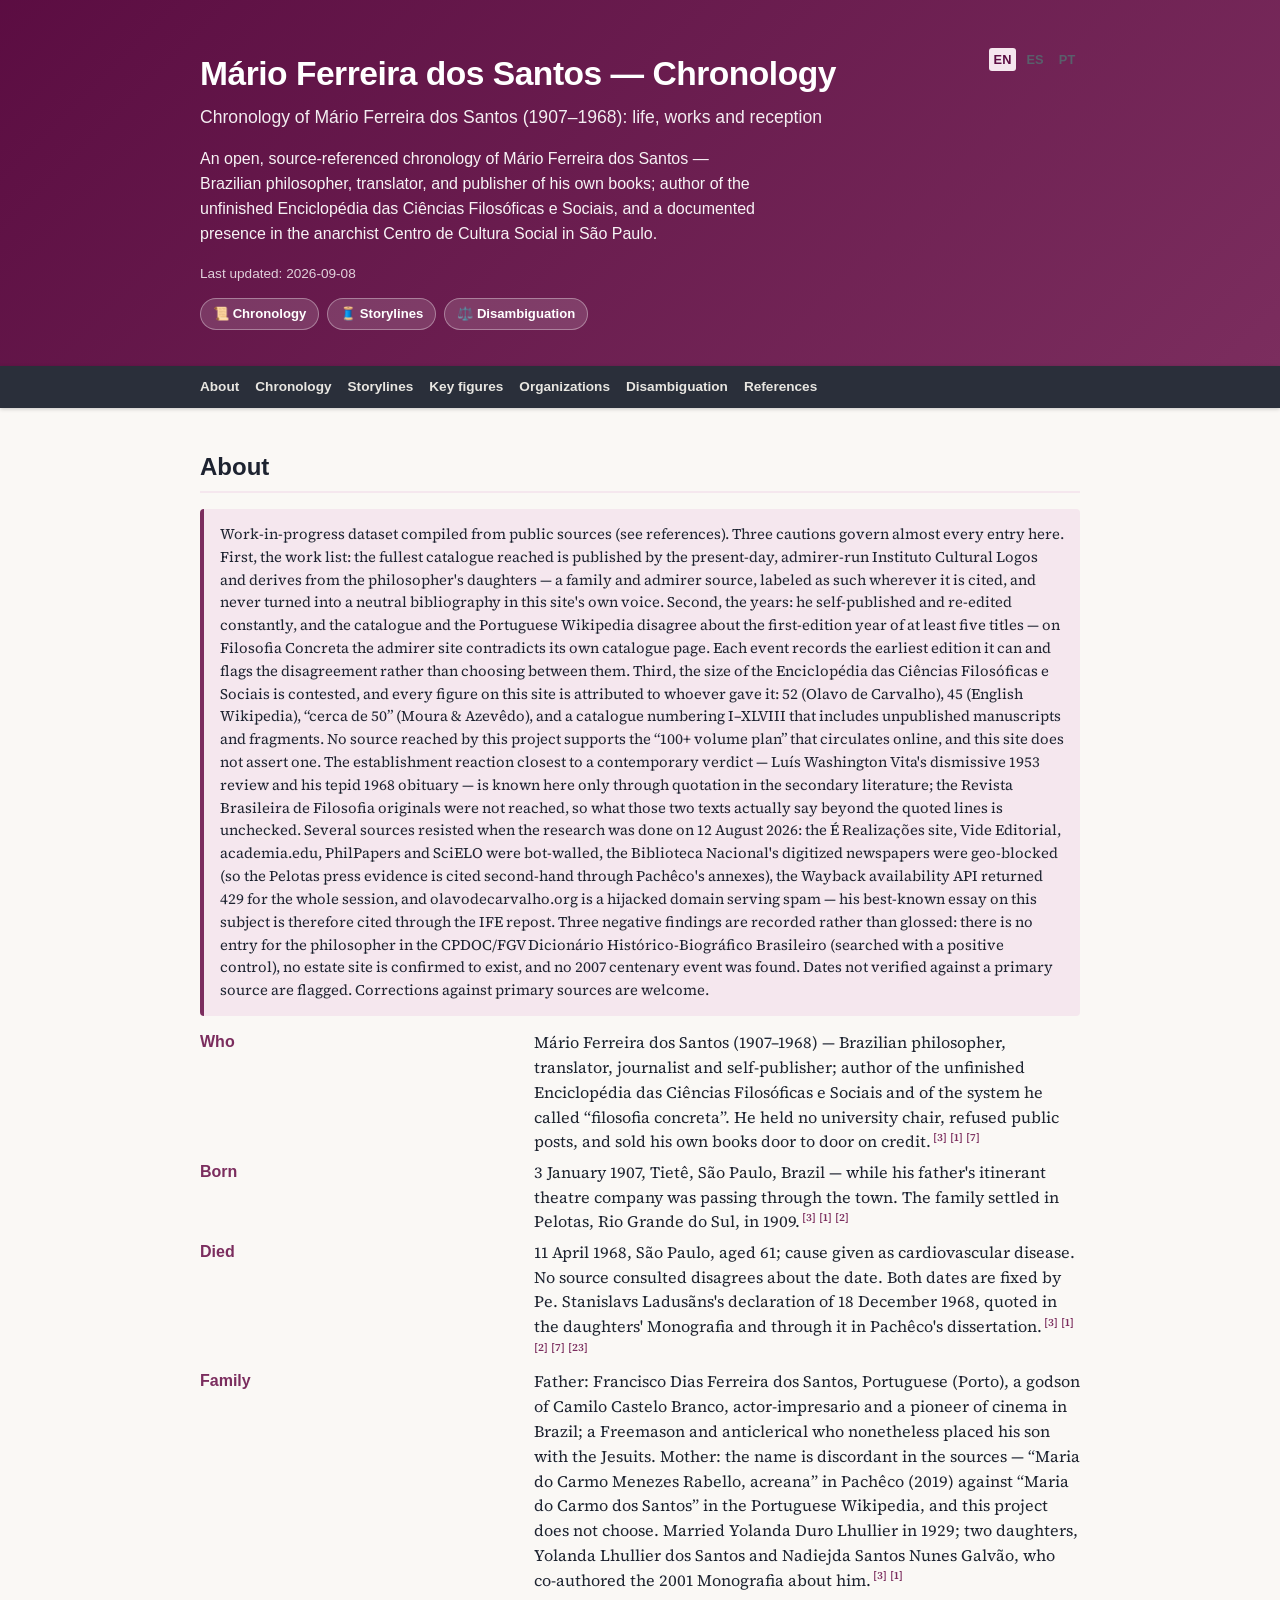
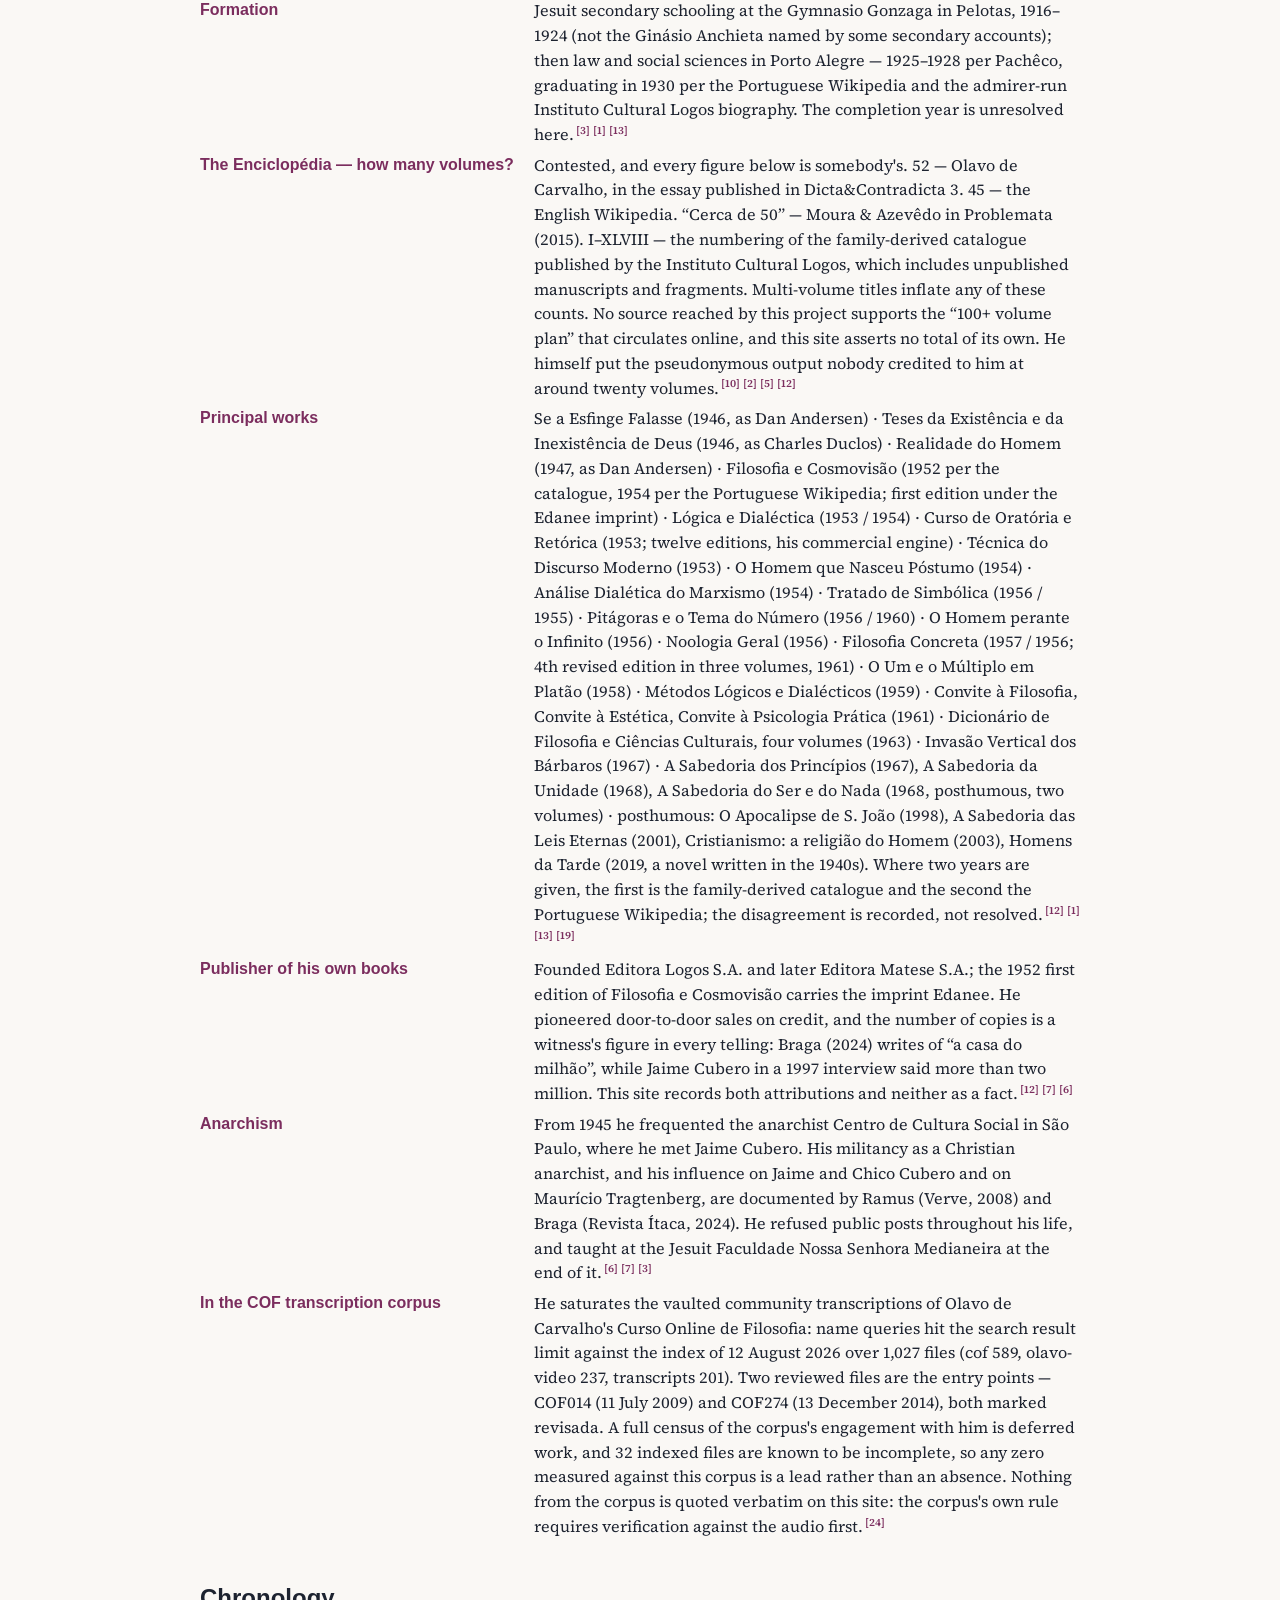
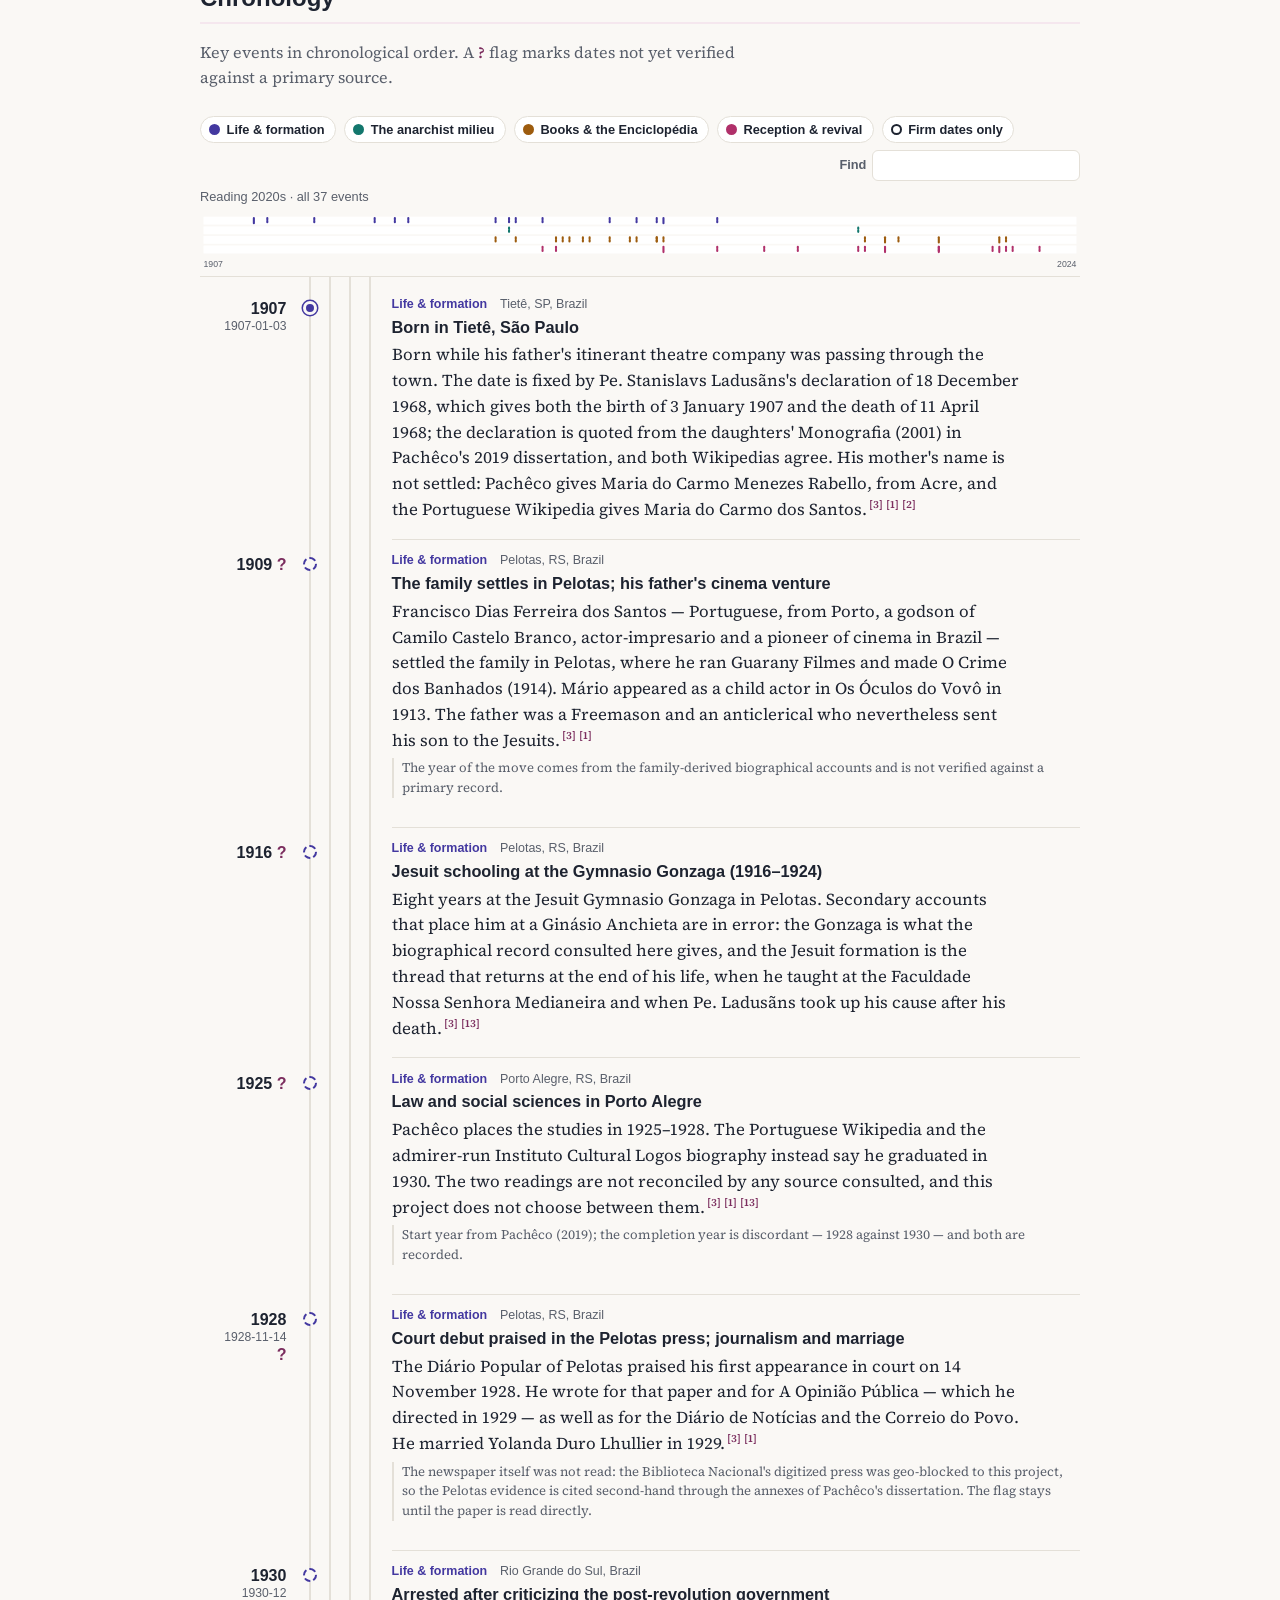
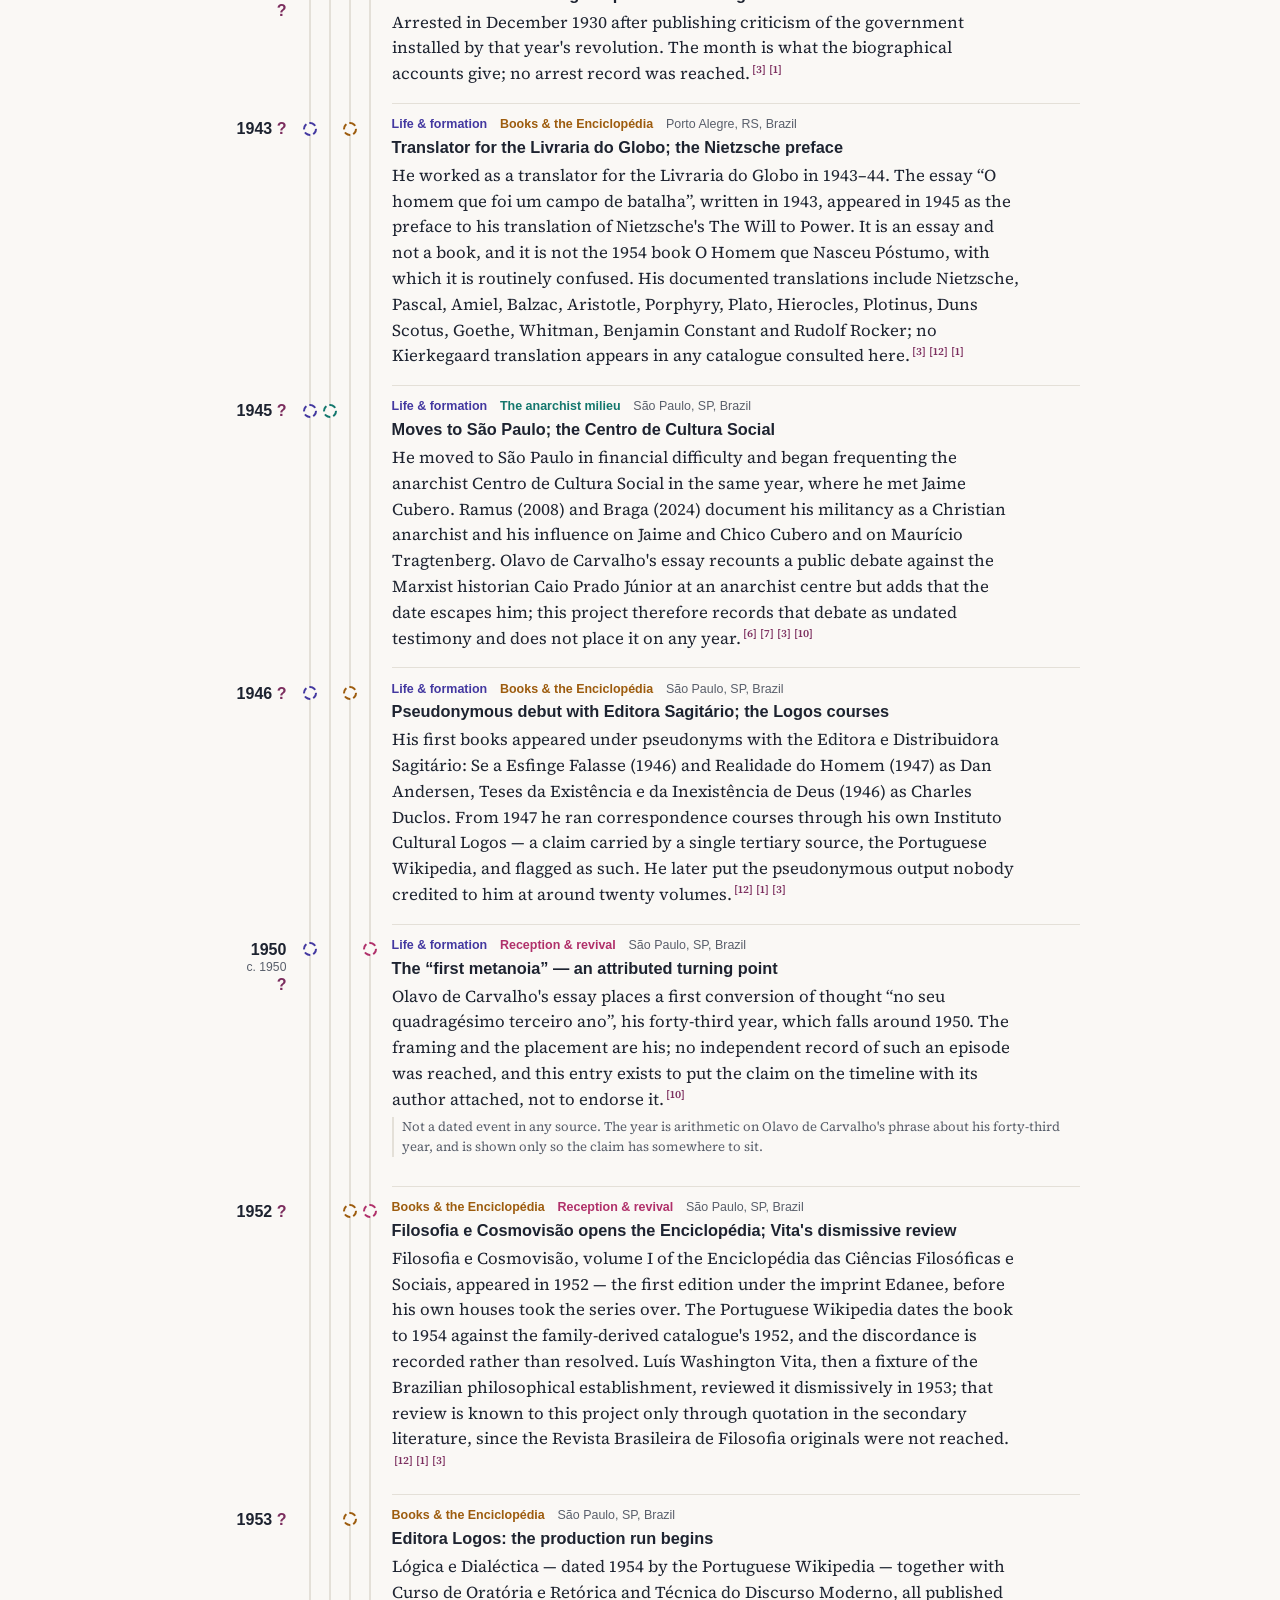
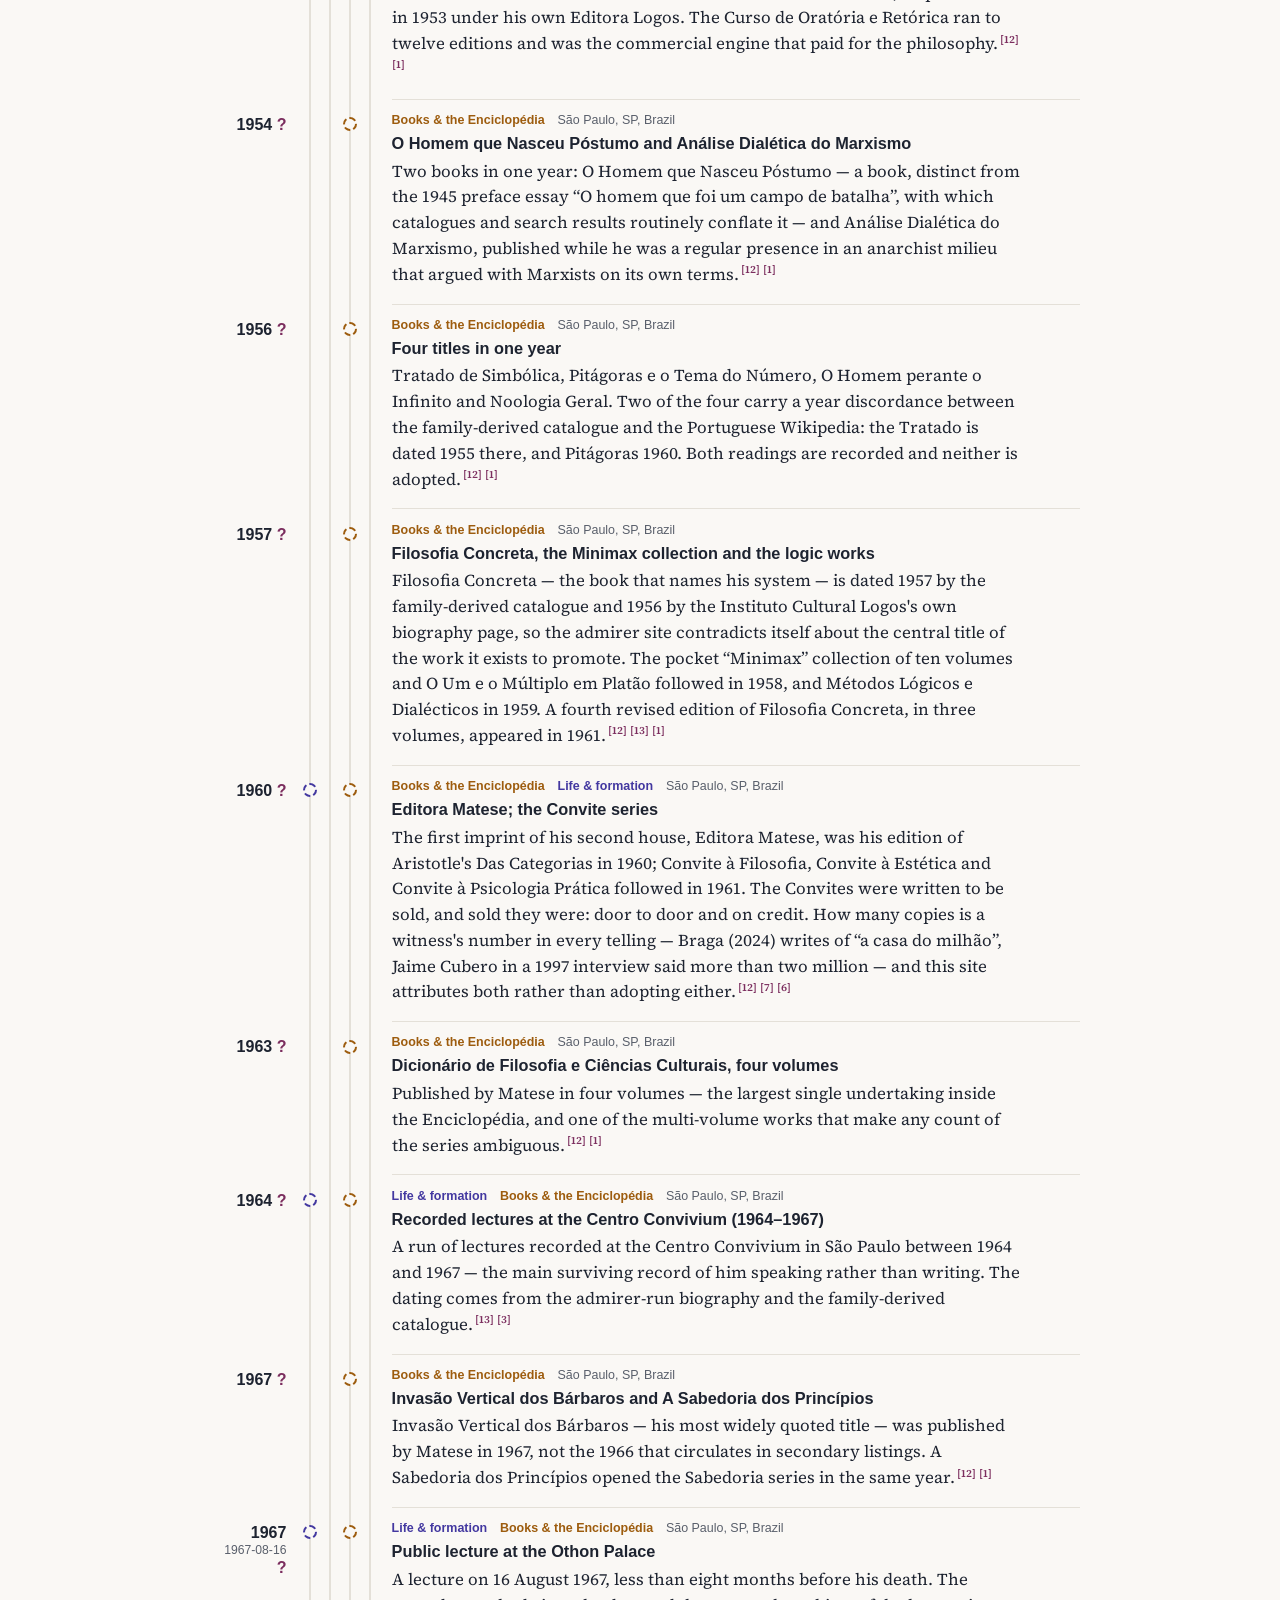
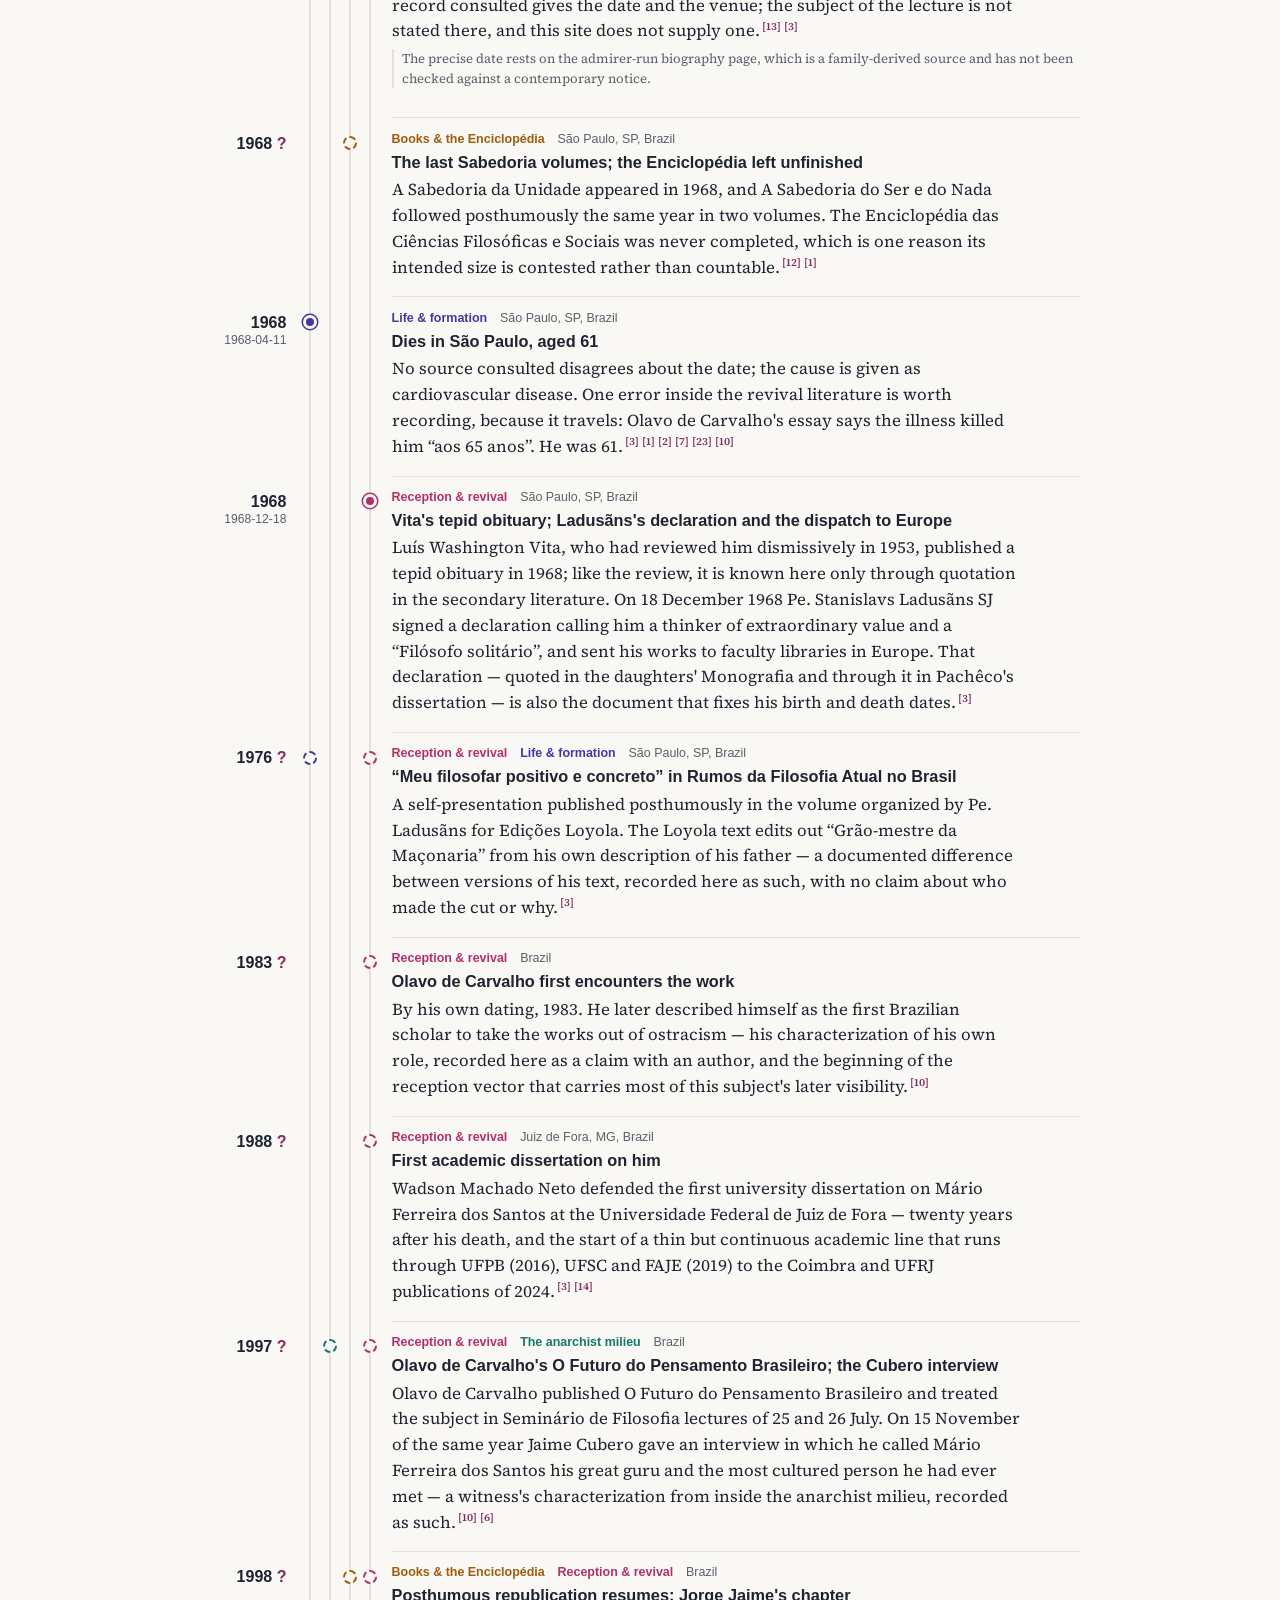
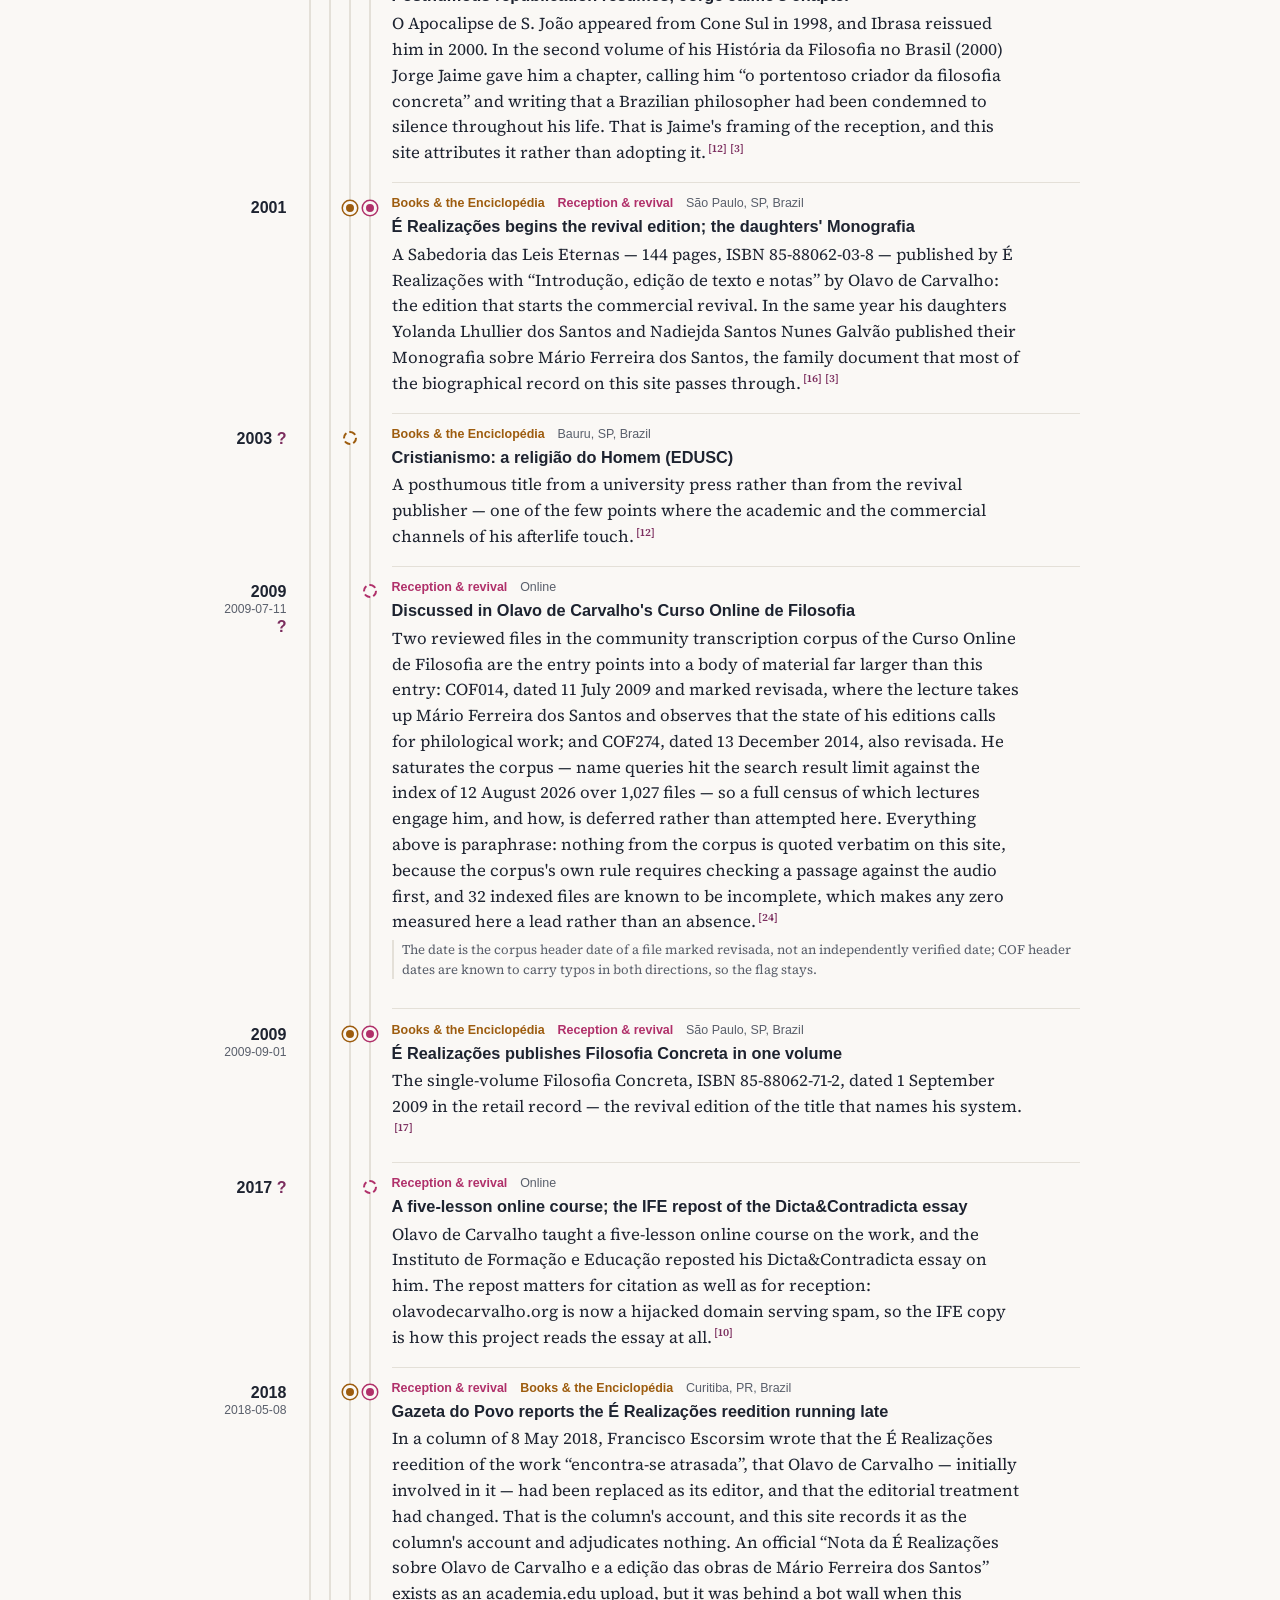
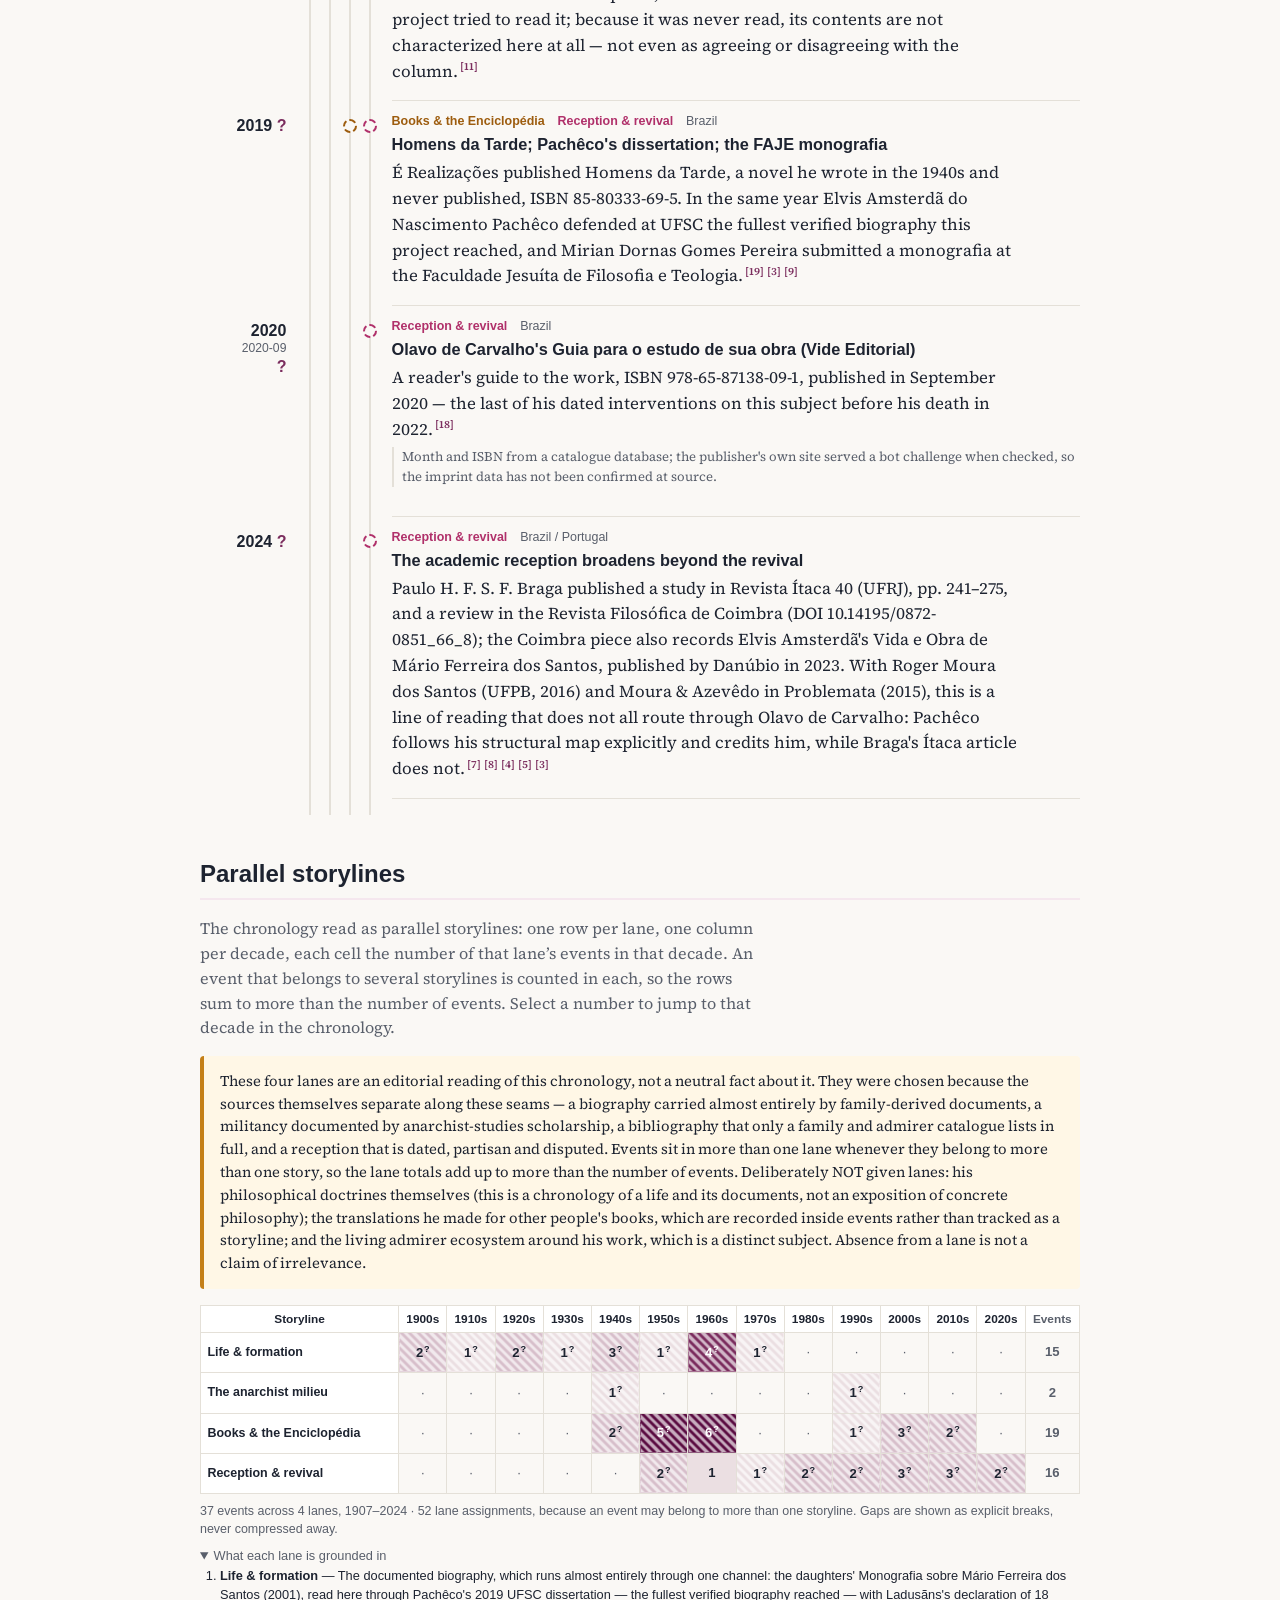
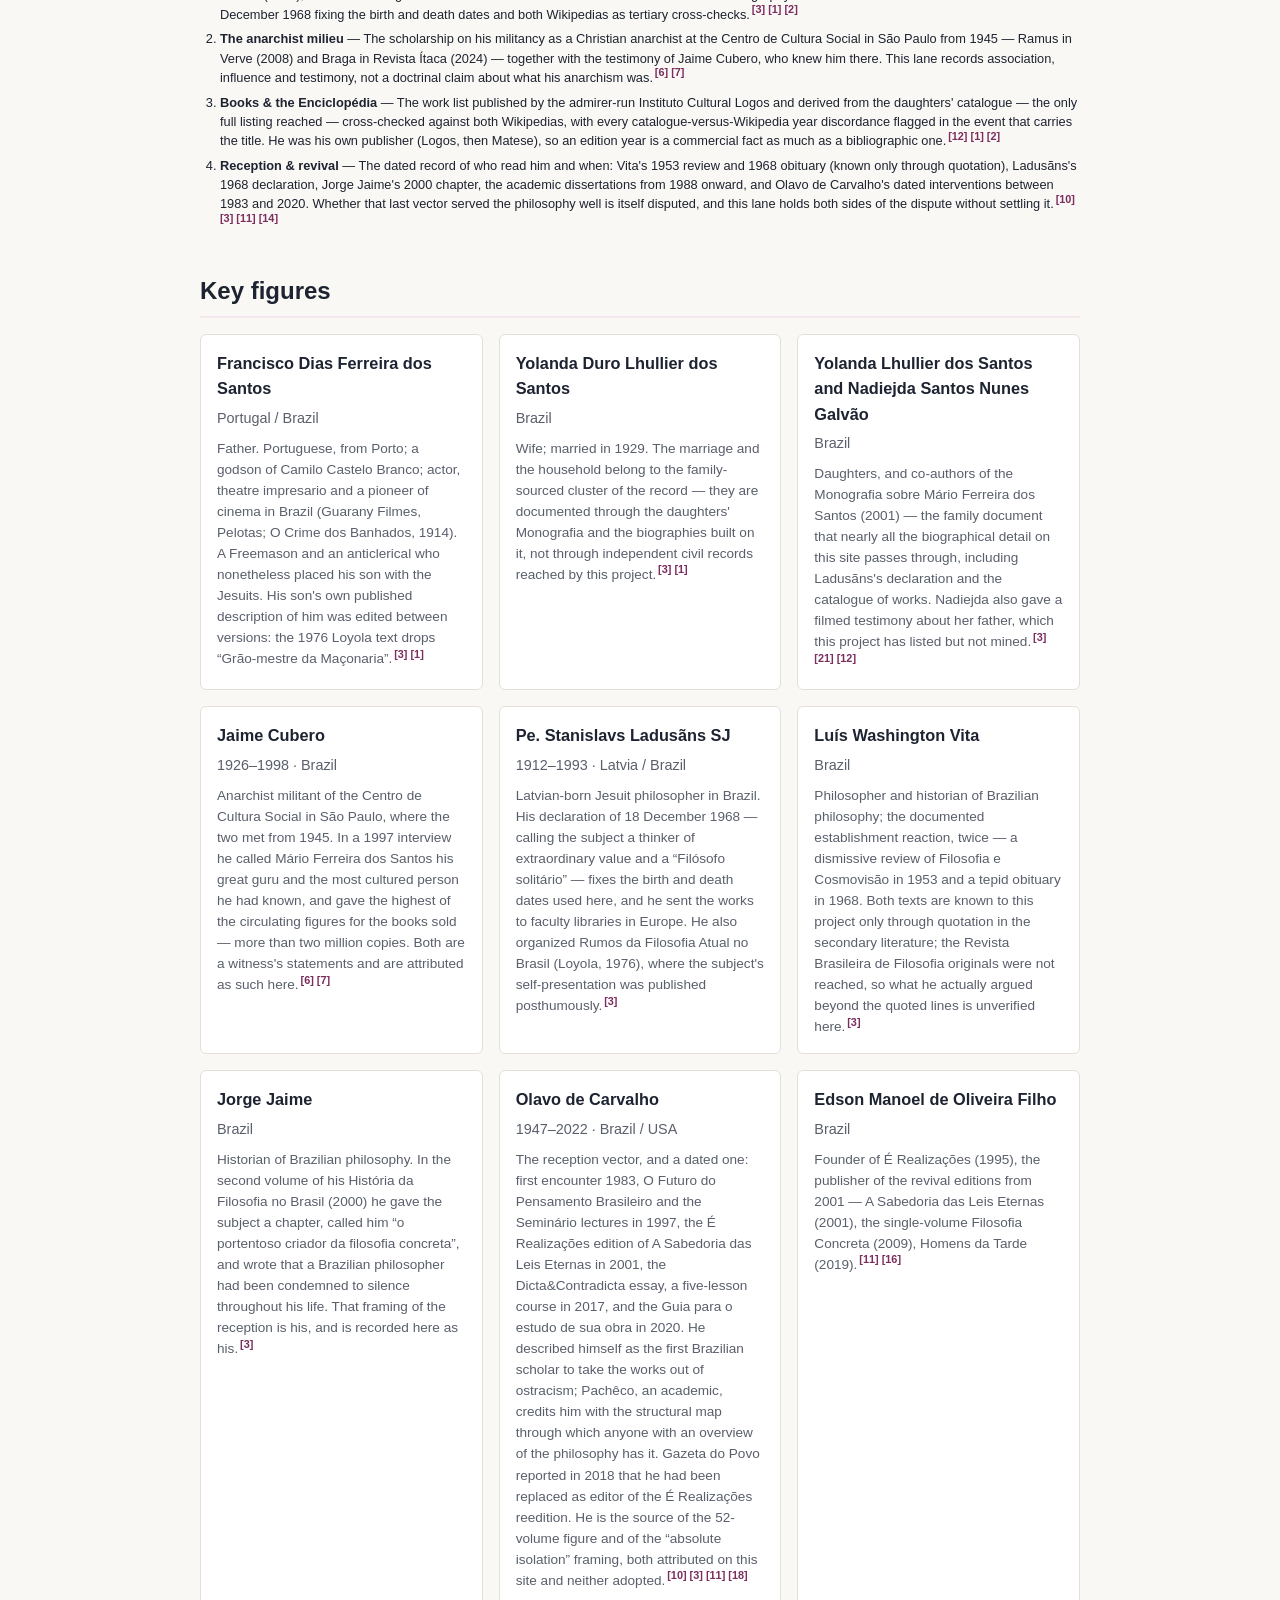
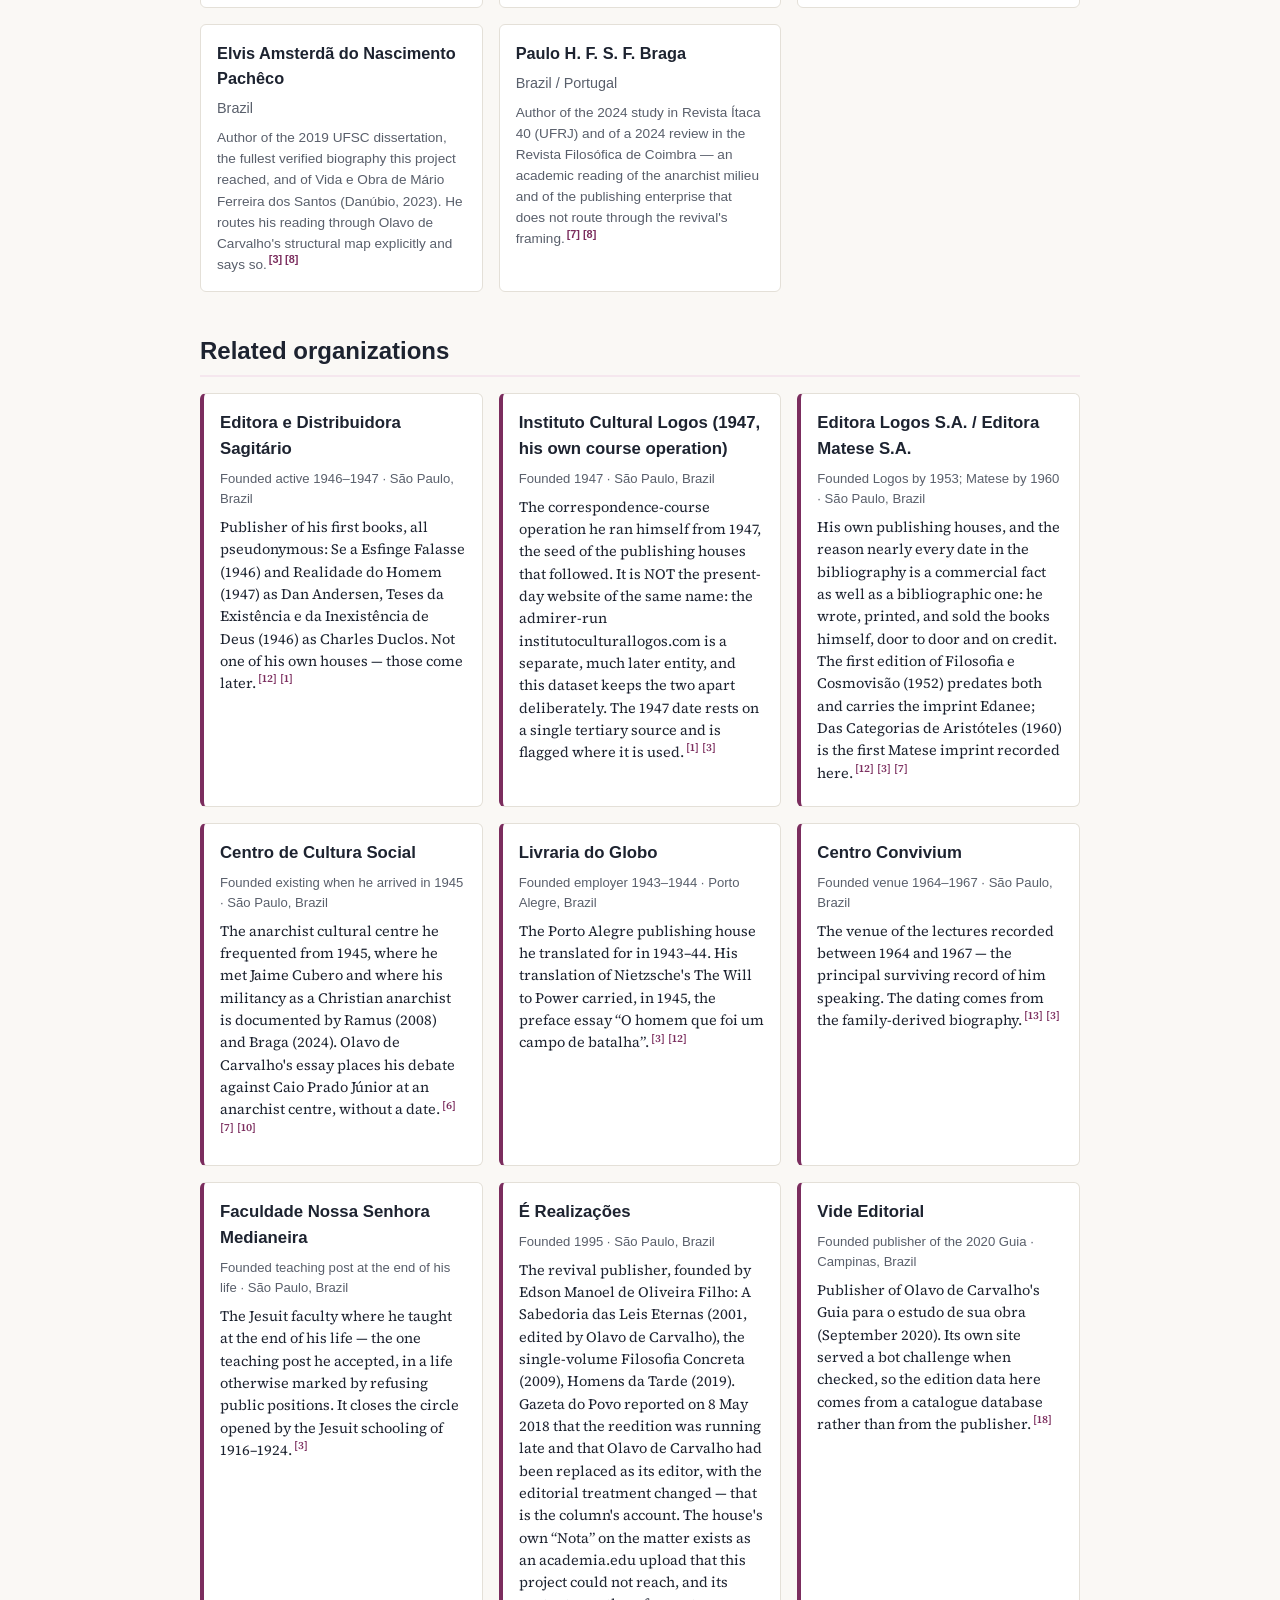
==== commit 9cec5757: "Adopt core#74/#118/#119/#120/#121/#123/#3: vocabulary, look, citations, disputed dates, shared tests" ====
--- a/docs/en/index.html
+++ b/docs/en/index.html
@@ -15,6 +15,7 @@
   </script>
   <link rel="stylesheet" href="../styles.css">
   <script src="../river.js" defer></script>
+  <script src="../cite.js" defer data-label="Reference" data-all="All references"></script>
   <link rel="canonical" href="https://cronologia.github.io/marioferreirasantos/en/">
   <link rel="alternate" hreflang="en" href="https://cronologia.github.io/marioferreirasantos/en/">
   <link rel="alternate" hreflang="es" href="https://cronologia.github.io/marioferreirasantos/es/">
--- a/docs/styles.css
+++ b/docs/styles.css
@@ -2,7 +2,7 @@
   --bg: #faf8f5;
   --surface: #ffffff;
   --ink: #1d2330;
-  --muted: #6b7280;
+  --muted: #595f6b;
   --accent: #7b2d5e;
   --accent-dark: #521d3f;
   --accent-soft: #f4e6ee;
@@ -296,7 +296,7 @@
 .lang-switch { float: right; display: flex; gap: .35rem; align-items: center; font-size: .8rem; font-weight: 700; }
 .lang-switch a { color: var(--muted); text-decoration: none; padding: .1rem .3rem; border-radius: 3px; }
 .lang-switch a:hover { color: var(--accent); background: var(--accent-soft); }
-.lang-switch .lang-current { color: var(--accent); background: var(--accent-soft); padding: .1rem .3rem; border-radius: 3px; }
+.lang-switch .lang-current { color: var(--accent-dark); background: var(--accent-soft); padding: .1rem .3rem; border-radius: 3px; }
 
 /* Machine-translation disclaimer (non-English pages) */
 .i18n-disclaimer {
@@ -415,8 +415,8 @@
 /* Four steps of intensity — always alongside the printed number, never instead. */
 .sw-i1 { background: color-mix(in srgb, var(--accent) 12%, transparent); }
 .sw-i2 { background: color-mix(in srgb, var(--accent) 28%, transparent); }
-.sw-i3 { background: color-mix(in srgb, var(--accent) 46%, transparent); }
-.sw-i4 { background: color-mix(in srgb, var(--accent) 64%, transparent); }
+.sw-i3 { background: var(--accent); }
+.sw-i4 { background: var(--accent-dark); }
 .sw-i3 a, .sw-i4 a { color: #fff; }
 .sw-zero { background: transparent; }
 .sw-zero::after { content: '·'; color: var(--muted); }
@@ -562,9 +562,9 @@
 .rv-l0 { --c: var(--accent); }
 .rv-lanes .rv-l0 { --c: #4338a0; }
 .rv-l1 { --c: #13776d; }
-.rv-l2 { --c: #a8620f; }
+.rv-l2 { --c: #9d5c0e; }
 .rv-l3 { --c: #b0306a; }
-.rv-l4 { --c: #2f7fb5; }
+.rv-l4 { --c: #2a72a2; }
 .rv-l5 { --c: #5e7a1a; }
 .rv-l6 { --c: #8a5a44; }
 .rv-l7 { --c: #555f6d; }
@@ -636,3 +636,150 @@
   .rv-e[hidden] { display: grid; }
   .rv-card { animation: none; }
 }
+
+.rv-ribbon .rv-hl { font-size: 9.5px; font-weight: 700; fill: var(--ink); }
+.rv-ribbon .rv-hl-tick { stroke: var(--ink); stroke-width: 1; stroke-dasharray: 2 2; opacity: .55; }
+.rv-claims { margin: .55rem 0 0; font-size: .86rem; }
+.rv-claims-h { margin: 0 0 .3rem; font-size: .72rem; font-weight: 700; letter-spacing: .04em; text-transform: uppercase; color: var(--muted); }
+.rv-claims-h span { font-weight: 600; letter-spacing: 0; text-transform: none; margin-left: .3rem; }
+.rv-span { position: relative; height: 12px; margin: 0 .4rem .35rem; border-bottom: 1px solid var(--line); max-width: 22rem; }
+.rv-span i, .rv-span b { position: absolute; bottom: -1px; }
+.rv-span .rv-ct { width: 2px; height: 9px; margin-left: -1px; background: var(--accent); }
+.rv-span .rv-cr { height: 5px; min-width: 2px; background: color-mix(in srgb, var(--accent) 45%, transparent); border: 1px solid var(--accent); border-radius: 2px; }
+.rv-span b { width: 9px; height: 9px; margin-left: -4.5px; bottom: -5px; border-radius: 50%; background: var(--bg); border: 2px solid var(--accent); }
+.rv-claims ul { margin: 0; padding-left: 1.1rem; }
+.rv-claims li { margin: .1rem 0; }
+.rv-cyr { font-weight: 700; font-variant-numeric: tabular-nums; }
+
+/* ---------------------------------------------------------------------------
+   Citation previews (core#119): a click or tap on [n] shows the reference
+   beside the claim (src/cite.js). Colours come from the page tokens, so the
+   dark scheme needs nothing of its own. Never printed.
+   --------------------------------------------------------------------------- */
+.cite-pop {
+  position: fixed; inset: auto; margin: 0; max-width: min(26rem, calc(100vw - 16px));
+  padding: .7rem .85rem .6rem; background: var(--surface); color: var(--ink);
+  border: 1px solid var(--line); border-radius: 8px; font-size: .88rem; line-height: 1.45;
+  box-shadow: 0 8px 28px rgb(0 0 0 / .18);
+}
+.cite-pop-head { margin: 0 0 .3rem; font-size: .72rem; font-weight: 700; letter-spacing: .04em; text-transform: uppercase; color: var(--muted); }
+.cite-pop-body > a:first-child { font-weight: 600; }
+.cite-pop-body .ref-meta { margin-top: .15rem; }
+.cite-pop-foot { margin: .5rem 0 0; font-size: .8rem; }
+sup.cite a[aria-expanded] { text-decoration: underline; }
+@media print { .cite-pop { display: none !important; } }
+
+/* ---------------------------------------------------------------------------
+   Look and feel (core#118): a text face for the prose, and a palette derived
+   from one colour. Source Serif 4 (SIL OFL, src/fonts/OFL.txt) is self-hosted
+   - no font CDN, nothing that tracks readers - in two subsets: Latin (en, es,
+   pt) and Latin Extended, which a page downloads only if it uses one of its
+   characters. Navigation, labels, tables and figures stay in the system
+   face; only running prose takes the serif, with old-style figures.
+   Each site declares --accent; the dark shade and the soft tint derive from
+   it in OKLCH, calibrated against the 23 hand-tuned pairs (mean deltaE 0.02
+   and 0.009). A browser without relative colour syntax keeps the site's own
+   declared values.
+   --------------------------------------------------------------------------- */
+@font-face { font-family: 'Source Serif 4'; font-style: normal; font-weight: 400; font-display: swap;
+  src: url('fonts/source-serif-4-latin-400-normal.woff2') format('woff2'); unicode-range: U+0000-00FF,U+0131,U+0152-0153,U+02BB-02BC,U+02C6,U+02DA,U+02DC,U+0304,U+0308,U+0329,U+2000-206F,U+20AC,U+2122,U+2191,U+2193,U+2212,U+2215,U+FEFF,U+FFFD; }
+@font-face { font-family: 'Source Serif 4'; font-style: italic; font-weight: 400; font-display: swap;
+  src: url('fonts/source-serif-4-latin-400-italic.woff2') format('woff2'); unicode-range: U+0000-00FF,U+0131,U+0152-0153,U+02BB-02BC,U+02C6,U+02DA,U+02DC,U+0304,U+0308,U+0329,U+2000-206F,U+20AC,U+2122,U+2191,U+2193,U+2212,U+2215,U+FEFF,U+FFFD; }
+@font-face { font-family: 'Source Serif 4'; font-style: normal; font-weight: 600; font-display: swap;
+  src: url('fonts/source-serif-4-latin-600-normal.woff2') format('woff2'); unicode-range: U+0000-00FF,U+0131,U+0152-0153,U+02BB-02BC,U+02C6,U+02DA,U+02DC,U+0304,U+0308,U+0329,U+2000-206F,U+20AC,U+2122,U+2191,U+2193,U+2212,U+2215,U+FEFF,U+FFFD; }
+@font-face { font-family: 'Source Serif 4'; font-style: normal; font-weight: 400; font-display: swap;
+  src: url('fonts/source-serif-4-latin-ext-400-normal.woff2') format('woff2'); unicode-range: U+0100-02BA,U+02BD-02C5,U+02C7-02CC,U+02CE-02D7,U+02DD-02FF,U+0304,U+0308,U+0329,U+1D00-1DBF,U+1E00-1E9F,U+1EF2-1EFF,U+2020,U+20A0-20AB,U+20AD-20C0,U+2113,U+2C60-2C7F,U+A720-A7FF; }
+@font-face { font-family: 'Source Serif 4'; font-style: italic; font-weight: 400; font-display: swap;
+  src: url('fonts/source-serif-4-latin-ext-400-italic.woff2') format('woff2'); unicode-range: U+0100-02BA,U+02BD-02C5,U+02C7-02CC,U+02CE-02D7,U+02DD-02FF,U+0304,U+0308,U+0329,U+1D00-1DBF,U+1E00-1E9F,U+1EF2-1EFF,U+2020,U+20A0-20AB,U+20AD-20C0,U+2113,U+2C60-2C7F,U+A720-A7FF; }
+@font-face { font-family: 'Source Serif 4'; font-style: normal; font-weight: 600; font-display: swap;
+  src: url('fonts/source-serif-4-latin-ext-600-normal.woff2') format('woff2'); unicode-range: U+0100-02BA,U+02BD-02C5,U+02C7-02CC,U+02CE-02D7,U+02DD-02FF,U+0304,U+0308,U+0329,U+1D00-1DBF,U+1E00-1E9F,U+1EF2-1EFF,U+2020,U+20A0-20AB,U+20AD-20C0,U+2113,U+2C60-2C7F,U+A720-A7FF; }
+:root { --font-text: 'Source Serif 4', Georgia, 'Times New Roman', serif; }
+@supports (color: oklch(from red l c h)) {
+  :root {
+    --accent-dark: oklch(from var(--accent) calc(l * .76) c h);
+    --accent-soft: oklch(from var(--accent) .94 calc(c * .15) h);
+  }
+}
+.rv-text, .date-note, .section-intro, .rv-claims li, .notice, blockquote,
+#about p, #about li, #about dd,
+.cat-item p:not([class]), .related-card p:not([class]), .party-card p:not([class]) {
+  font-family: var(--font-text); font-variant-numeric: oldstyle-nums proportional-nums;
+}
+.rv-text { font-size: 1.04rem; line-height: 1.55; }
+
+/* ---------------------------------------------------------------------------
+   Print (core#3): the page on paper. On screen a reference is a link; on paper
+   it is only useful with its address, and with the archived copy's address
+   when the live one may be gone. Headings never end a page.
+   --------------------------------------------------------------------------- */
+@page { margin: 16mm 14mm; }
+@media print {
+  ol.references a[href^="http"]:not(.archive-link)::after,
+  ol.references a.archive-link::after {
+    content: " <" attr(href) ">"; font-size: .72rem; font-weight: 400; color: #444; word-break: break-all;
+  }
+  h2, h3 { break-after: avoid; page-break-after: avoid; }
+  .notice, ol.references li, .rv-claims { break-inside: avoid; page-break-inside: avoid; }
+  .rv-empty, .rv-status { display: none; }
+}
+
+/* ---------------------------------------------------------------------------
+   Dark mode (core#113): follows the reader's system setting; the light page
+   is untouched. A self-contained block, appended last, so it layers over any
+   site's copy of the stylesheet: it redefines the base tokens and restates
+   only the rules that hard-code a light colour. The site accent is a dark
+   hue, so wherever it is TEXT it is lifted to --accent-hi; where it is a fill
+   it stays the accent. Screen only: print keeps the light page.
+   --------------------------------------------------------------------------- */
+@media screen and (prefers-color-scheme: dark) {
+  :root {
+    color-scheme: dark;
+    --bg: #121418; --surface: #1a1d23; --ink: #e4e6ea; --muted: #9ba2ae; --line: #2d313a;
+    --accent-hi: color-mix(in srgb, var(--accent) 45%, #ffffff);
+    --accent-soft: color-mix(in srgb, var(--accent) 26%, #1a1d23);
+    --accent-dark: var(--accent-hi);
+    --card: var(--surface);
+  }
+  .site-header { background: linear-gradient(135deg, color-mix(in srgb, var(--accent) 45%, #000000), var(--accent)); }
+  .site-nav { background: #0d0f13; box-shadow: 0 1px 0 var(--line); }
+  a { color: var(--accent-hi); }
+  .site-nav a { color: #e8e6e1; }
+  .facts dt, .flag, .related-link a, sup.cite a, ol.references a, .archive-link:hover,
+  .lang-switch a:hover, .lang-switch .lang-current, .party-link a { color: var(--accent-hi); }
+  .glossary-link { color: var(--accent-hi); border-bottom-color: var(--accent-hi); }
+  .notice-attribution { background: #2a2416; }
+  .i18n-disclaimer { background: #2a2416; border-bottom-color: #4a3d1f; color: #e3cf8f; }
+  table.meetings thead th { background: #0d0f13; }
+  table.meetings tbody tr:nth-child(even) { background: #16191e; }
+  .site-footer code { background: #262a31; }
+  .lineage-branch.lineage-separate { background: #211d14; }
+  .lineage-separate .tree-status { color: #e7c58a; background: #3a2f18; }
+  .tree-edge-label { background: #23262d; }
+  .nc-track { background: #262a31; }
+  .latam-bg { fill: #2a2e36; stroke: #121418; }
+  .latam-c { fill: #353a44; stroke: #121418; }
+  .latam-c.map-t1, .atlas-swatch.map-t1 { fill: color-mix(in srgb, var(--accent) 70%, #2a2e36); background: color-mix(in srgb, var(--accent) 70%, #2a2e36); }
+  .latam-c.map-t2, .atlas-swatch.map-t2 { fill: color-mix(in srgb, var(--accent) 45%, #2a2e36); background: color-mix(in srgb, var(--accent) 45%, #2a2e36); }
+  .latam-c.map-t3, .atlas-swatch.map-t3 { fill: color-mix(in srgb, var(--accent) 25%, #2a2e36); background: color-mix(in srgb, var(--accent) 25%, #2a2e36); }
+  .atlas-swatch { background: #353a44; }
+  .sw-has-unverified { background-image: repeating-linear-gradient(45deg, rgba(18,20,24,.55) 0 3px, transparent 3px 6px); }
+  .al-tab[aria-selected="true"] { color: #121418; }
+  .al-favourable .al-node-status, .al-favourable .al-status { color: #7fd1a0; }
+  .al-negative .al-node-status, .al-negative .al-status { color: #f0a0ab; }
+  .al-inconclusive .al-node-status, .al-inconclusive .al-status,
+  .al-reported-undocumented .al-node-status, .al-reported-undocumented .al-status { color: #e3c77a; }
+  .al-pending .al-node-status, .al-pending .al-status { color: #8cc8e6; }
+  .al-adjacent .al-node-status, .al-adjacent .al-status { color: #c3a9e8; }
+  .rv-l0 { --c: var(--accent-hi); }
+  .rv-lanes .rv-l0 { --c: #9d93ff; }
+  /* The light scheme's solid heat steps would sink into the dark page; the
+     translucent steps keep the scale reading dark-to-bright. */
+  .sw-i3 { background: color-mix(in srgb, var(--accent) 46%, transparent); }
+  .sw-i4 { background: color-mix(in srgb, var(--accent) 64%, transparent); }
+  .rv-span .rv-ct { background: var(--accent-hi); }
+  .rv-span .rv-cr { border-color: var(--accent-hi); background: color-mix(in srgb, var(--accent-hi) 35%, transparent); }
+  .rv-span b { border-color: var(--accent-hi); }
+  .rv-l1 { --c: #4fc4b5; } .rv-l2 { --c: #e3a24f; } .rv-l3 { --c: #f07aa8; }
+  .rv-l4 { --c: #6fb4e8; } .rv-l5 { --c: #a8c25a; } .rv-l6 { --c: #d49a7e; } .rv-l7 { --c: #a3adbb; }
+  .rv-win { fill: var(--accent-hi); stroke: var(--accent-hi); }
+}
